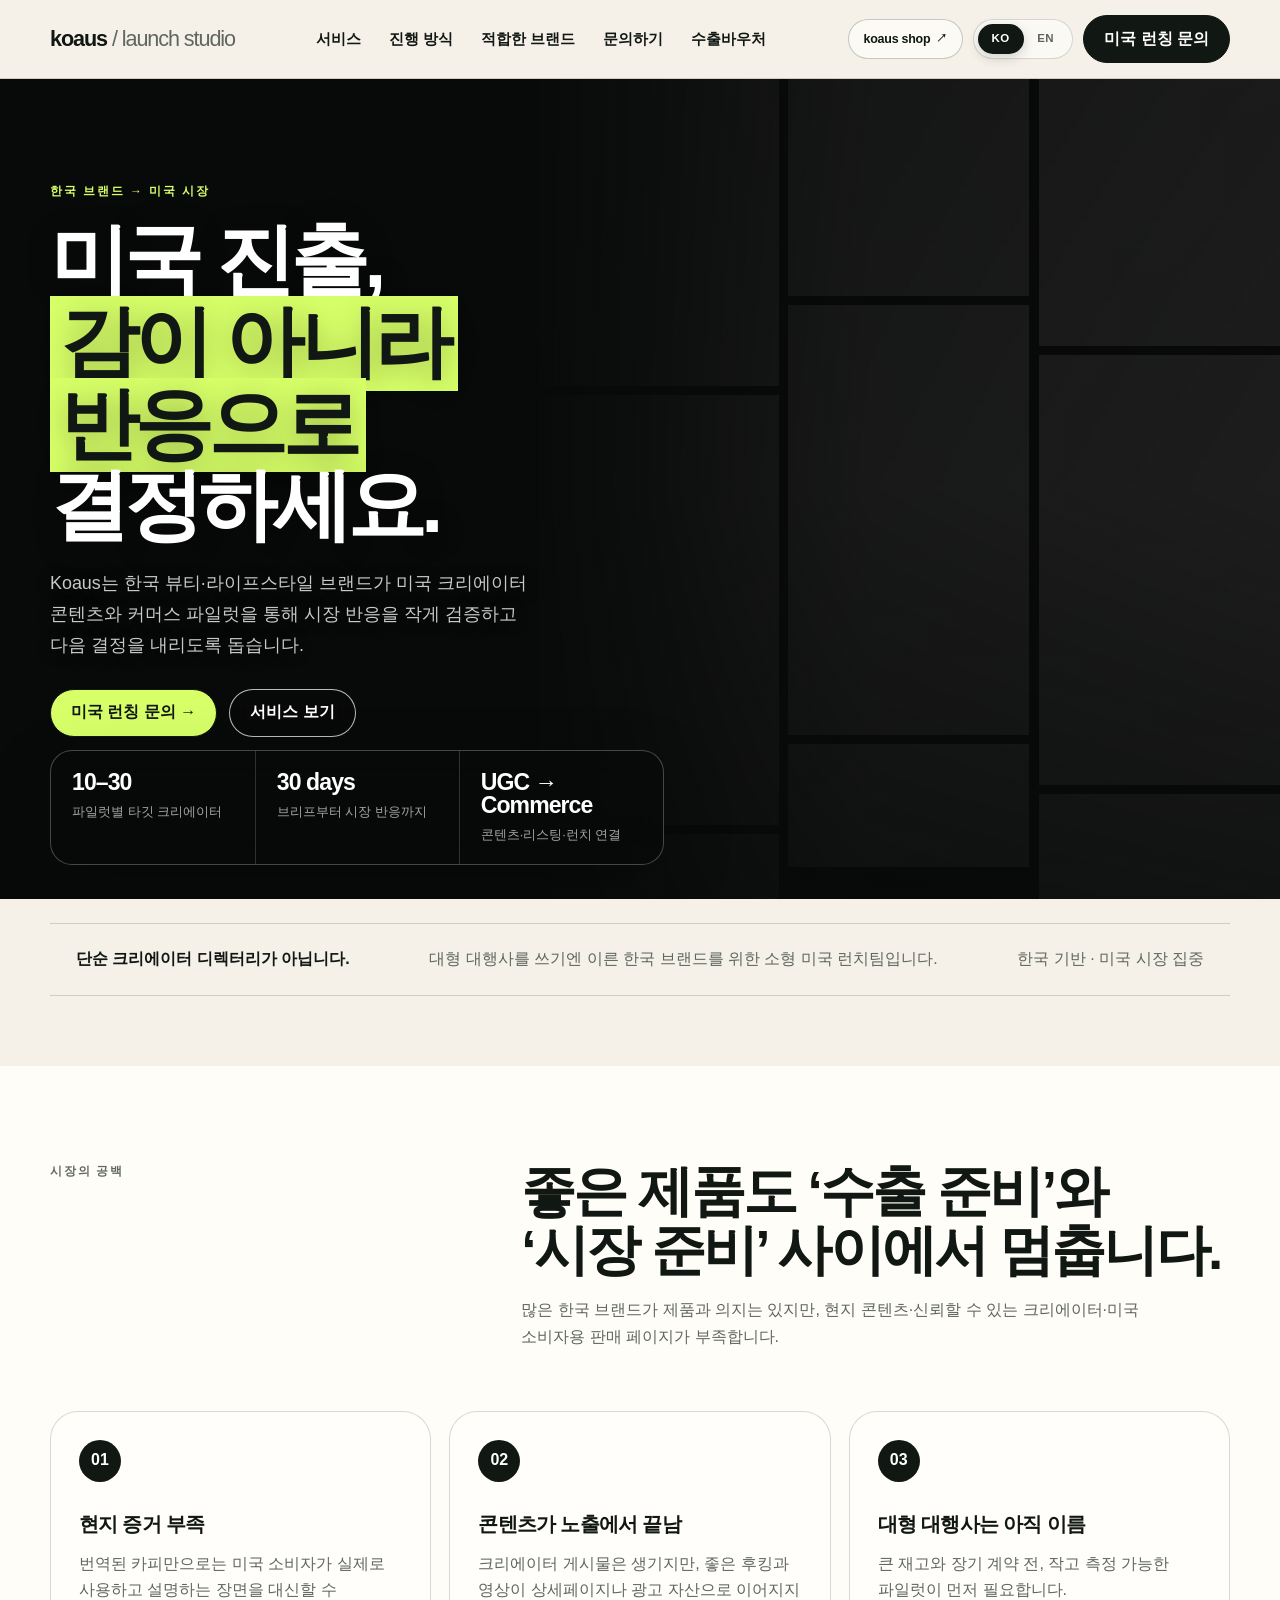
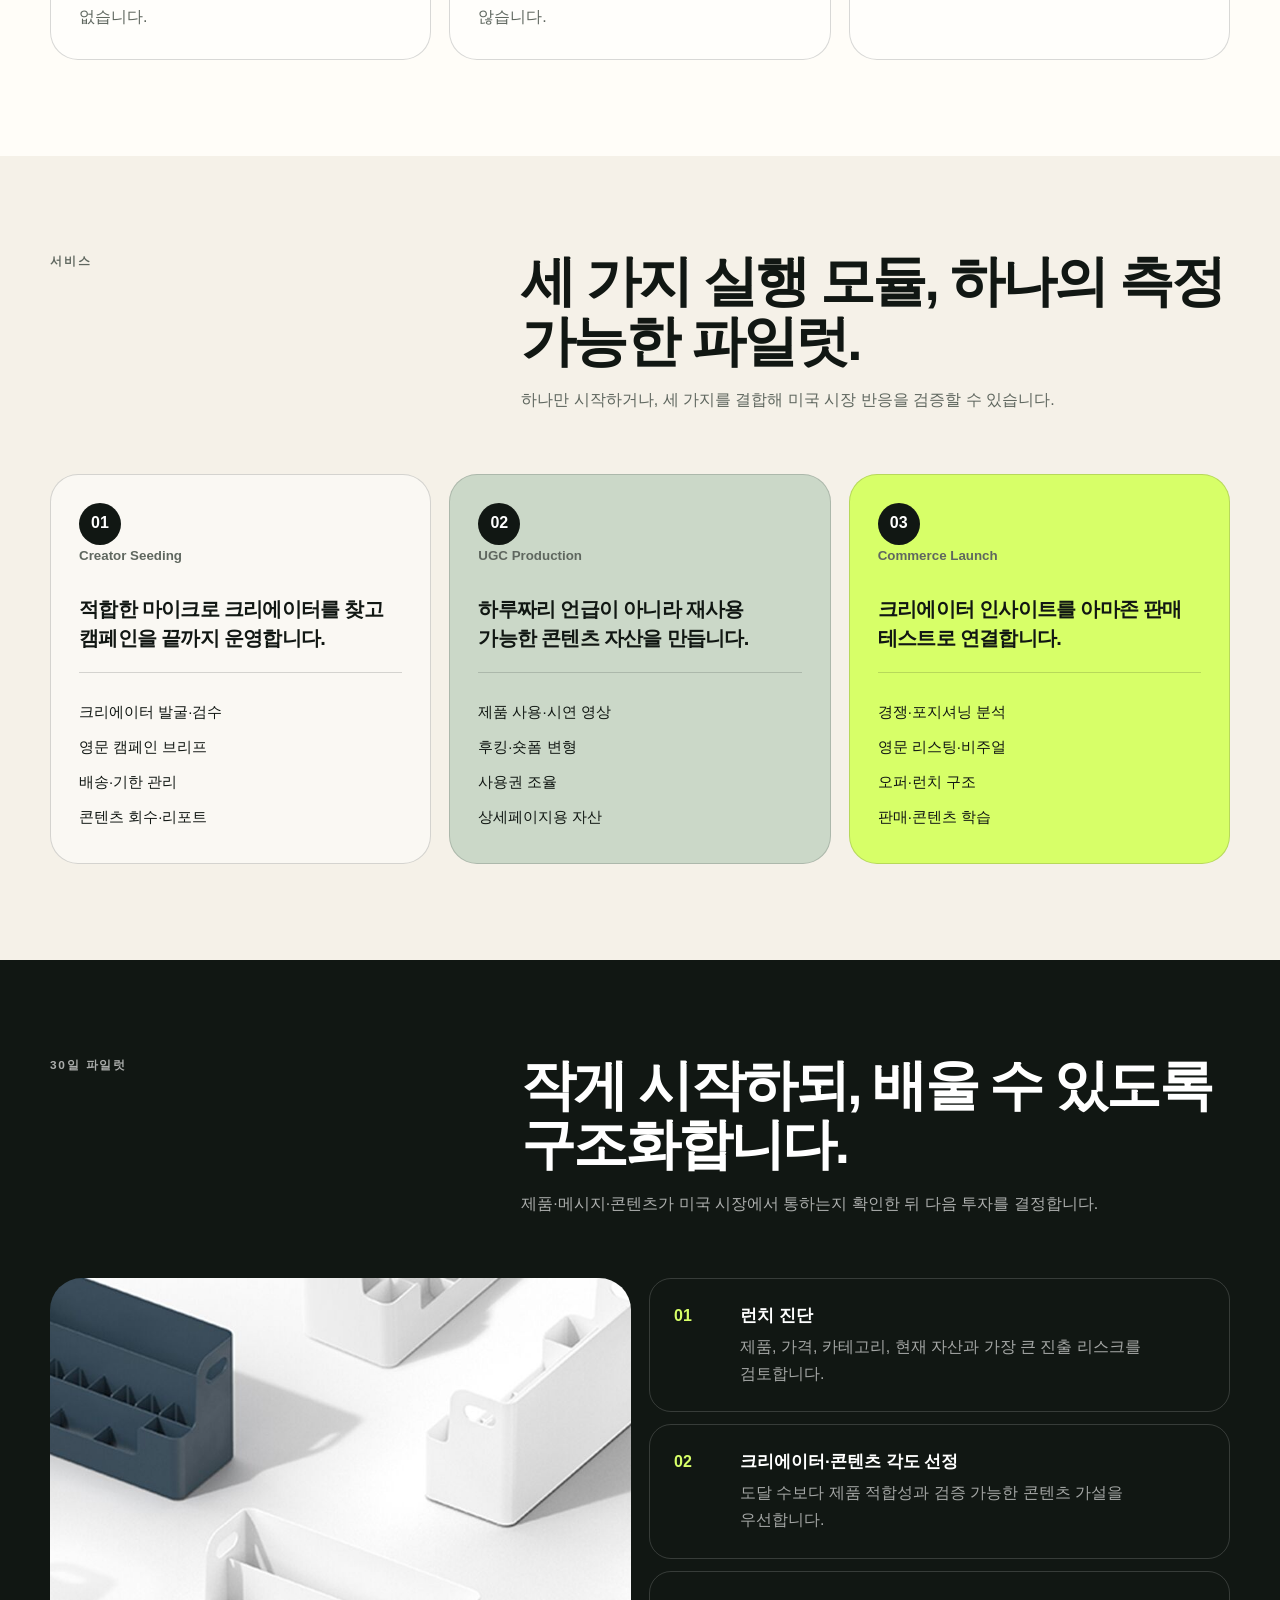
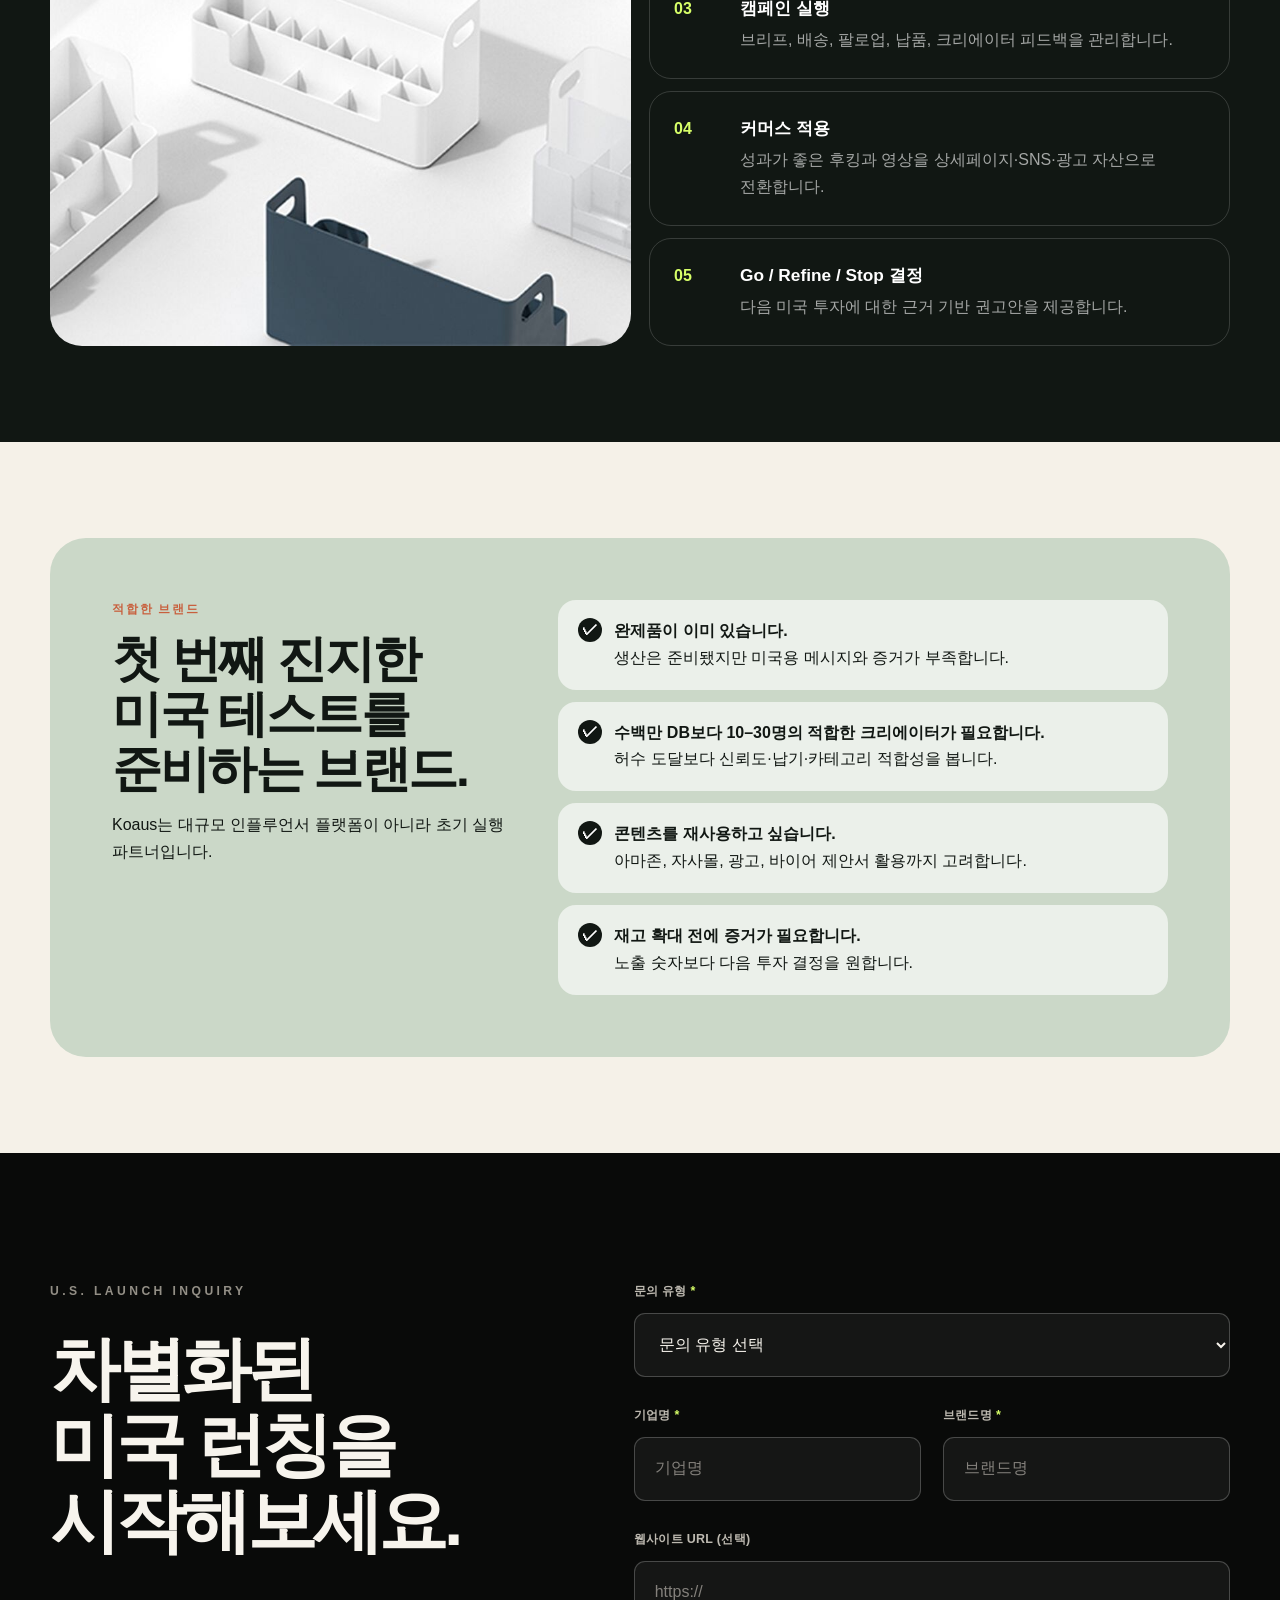
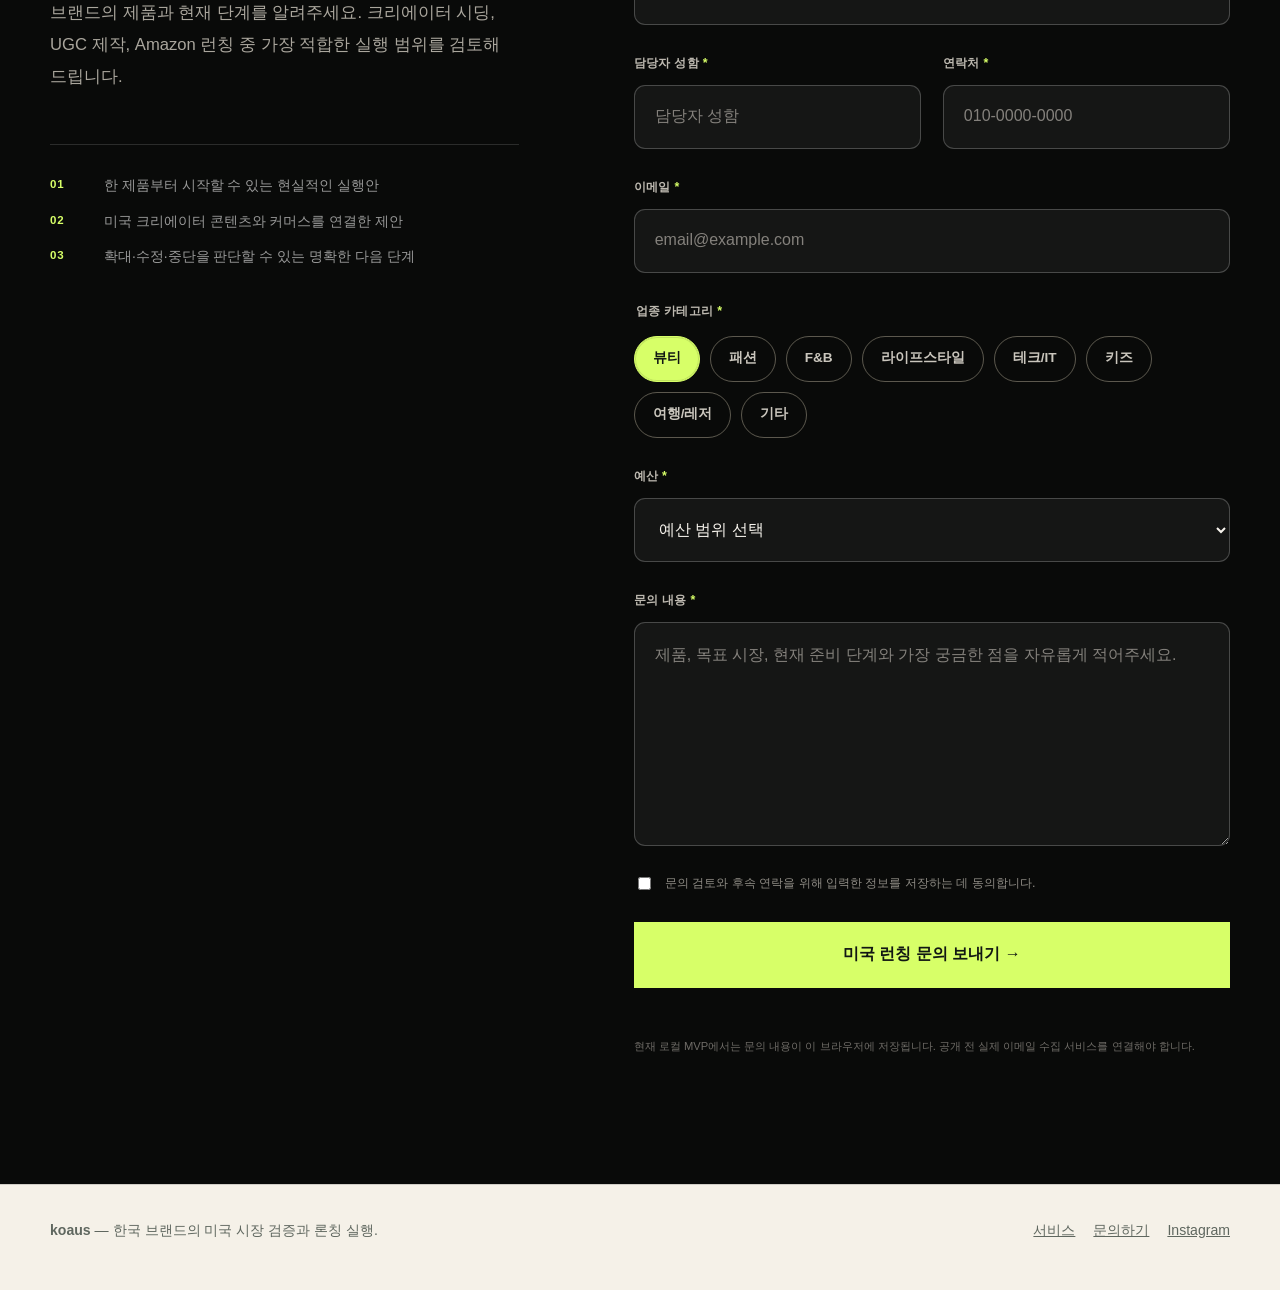
==== index.html @ f1a24486 "Build Koaus launch studio MVP" ====
<!DOCTYPE html>
<html lang="ko">
<head>
  <meta charset="UTF-8" />
  <meta name="viewport" content="width=device-width, initial-scale=1.0" />
  <meta name="description" content="Koaus는 한국 브랜드의 미국 진출을 크리에이터 시딩, UGC, 아마존 실행으로 검증하는 글로벌 런치 스튜디오입니다." />
  <meta name="theme-color" content="#111713" />
  <title>Koaus Launch Studio — 한국 브랜드의 미국 진출 파일럿</title>
  <link rel="stylesheet" href="css/koahouse.css" />
  <link rel="stylesheet" href="css/koahouse-v2.css" />
  <script src="js/koahouse.js" defer></script>
</head>
<body>
  <a class="skip-link" href="#main-content" data-i18n="skip">본문으로 바로가기</a>
  <header class="site-header">
    <div class="shell header-inner">
      <a class="wordmark" href="index.html" aria-label="Koaus home">koaus <span>/ launch studio</span></a>
      <nav class="desktop-nav" aria-label="Primary navigation">
        <a href="#services" data-i18n="navServices">서비스</a>
        <a href="#process" data-i18n="navProcess">진행 방식</a>
        <a href="#fit" data-i18n="navFit">적합한 브랜드</a>
        <a href="#contact" data-i18n="navContact">문의하기</a>
        <a class="export-voucher-nav" href="export-voucher.html" data-i18n="navExportVoucher">수출바우처</a>
      </nav>
      <div class="header-actions">
        <a class="shop-switch-link" href="http://localhost:8001" aria-label="Go to Koaus Shop">koaus shop <span aria-hidden="true">↗</span></a>
        <div class="language-toggle" aria-label="Language switcher">
          <button type="button" data-language="ko" class="is-active">KO</button>
          <button type="button" data-language="en">EN</button>
        </div>
        <a class="button button--dark" href="#contact" data-i18n="requestPilot">미국 런칭 문의</a>
        <button class="menu-toggle" type="button" aria-expanded="false" aria-controls="mobile-menu" aria-label="Open menu">☰</button>
      </div>
    </div>
    <nav class="mobile-menu" id="mobile-menu" aria-label="Mobile navigation" hidden>
      <a href="#services" data-i18n="navServices">서비스</a>
      <a href="#process" data-i18n="navProcess">진행 방식</a>
      <a href="#fit" data-i18n="navFit">적합한 브랜드</a>
      <a href="#contact" data-i18n="navContact">문의하기</a>
      <a class="mobile-shop-link" href="http://localhost:8001" aria-label="Go to Koaus Shop">koaus shop <span aria-hidden="true">↗</span></a>
      <a class="mobile-export-voucher-link" href="export-voucher.html" data-i18n="navExportVoucher">수출바우처</a>
    </nav>
  </header>

  <main id="main-content">
    <section class="hero hero--ugc" aria-labelledby="hero-title">
  <div class="ugc-mosaic" aria-hidden="true">
    <div class="ugc-column ugc-column--1" style="--ugc-duration:28s;--ugc-direction:normal">
  <div class="ugc-track">
    <div class="ugc-loop-set">
<article class="ugc-card" aria-hidden="true">
  <video autoplay muted loop playsinline preload="metadata" tabindex="-1">
    <source src="videos/hero/ugc-01.mp4" />
  </video>
</article>
<article class="ugc-card" aria-hidden="true">
  <video autoplay muted loop playsinline preload="metadata" tabindex="-1">
    <source src="videos/hero/ugc-02.mp4" />
  </video>
</article>
</div>
    <div class="ugc-loop-set">
<article class="ugc-card" aria-hidden="true">
  <video autoplay muted loop playsinline preload="metadata" tabindex="-1">
    <source src="videos/hero/ugc-01.mp4" />
  </video>
</article>
<article class="ugc-card" aria-hidden="true">
  <video autoplay muted loop playsinline preload="metadata" tabindex="-1">
    <source src="videos/hero/ugc-02.mp4" />
  </video>
</article>
</div>
  </div>
</div><div class="ugc-column ugc-column--2" style="--ugc-duration:34s;--ugc-direction:reverse">
  <div class="ugc-track">
    <div class="ugc-loop-set">
<article class="ugc-card" aria-hidden="true">
  <video autoplay muted loop playsinline preload="metadata" tabindex="-1">
    <source src="videos/hero/ugc-03.mp4" />
  </video>
</article>
<article class="ugc-card" aria-hidden="true">
  <video autoplay muted loop playsinline preload="metadata" tabindex="-1">
    <source src="videos/hero/ugc-04.mp4" />
  </video>
</article>
</div>
    <div class="ugc-loop-set">
<article class="ugc-card" aria-hidden="true">
  <video autoplay muted loop playsinline preload="metadata" tabindex="-1">
    <source src="videos/hero/ugc-03.mp4" />
  </video>
</article>
<article class="ugc-card" aria-hidden="true">
  <video autoplay muted loop playsinline preload="metadata" tabindex="-1">
    <source src="videos/hero/ugc-04.mp4" />
  </video>
</article>
</div>
  </div>
</div><div class="ugc-column ugc-column--3" style="--ugc-duration:31s;--ugc-direction:normal">
  <div class="ugc-track">
    <div class="ugc-loop-set">
<article class="ugc-card" aria-hidden="true">
  <video autoplay muted loop playsinline preload="metadata" tabindex="-1">
    <source src="videos/hero/ugc-05.mp4" />
  </video>
</article>
<article class="ugc-card" aria-hidden="true">
  <video autoplay muted loop playsinline preload="metadata" tabindex="-1">
    <source src="videos/hero/ugc-06.mp4" />
  </video>
</article>
</div>
    <div class="ugc-loop-set">
<article class="ugc-card" aria-hidden="true">
  <video autoplay muted loop playsinline preload="metadata" tabindex="-1">
    <source src="videos/hero/ugc-05.mp4" />
  </video>
</article>
<article class="ugc-card" aria-hidden="true">
  <video autoplay muted loop playsinline preload="metadata" tabindex="-1">
    <source src="videos/hero/ugc-06.mp4" />
  </video>
</article>
</div>
  </div>
</div>
  </div>
  <div class="hero-ugc-shade" aria-hidden="true"></div>

  <div class="shell hero-ugc-inner">
    <div class="hero-ugc-copy" data-reveal>
      <p class="eyebrow" data-i18n="heroEyebrow">한국 브랜드 → 미국 시장</p>
      <h1 id="hero-title" data-i18n="heroTitle">미국 진출, <em>감이 아니라 반응으로</em> 결정하세요.</h1>
      <p class="hero-ugc-body" data-i18n="heroBody">Koaus는 한국 뷰티·라이프스타일 브랜드가 미국 크리에이터 콘텐츠와 커머스 파일럿을 통해 시장 반응을 작게 검증하고 다음 결정을 내리도록 돕습니다.</p>

      <div class="hero-actions">
        <a class="button button--lime" href="#contact" data-i18n="heroPrimary">미국 런칭 문의 →</a>
        <a class="button button--glass" href="#services" data-i18n="heroSecondary">서비스 보기</a>
      </div>
    </div>

    <div class="hero-ugc-proof" data-reveal>
      <div>
        <strong>10–30</strong>
        <span data-i18n="proofCreators">파일럿별 타깃 크리에이터</span>
      </div>
      <div>
        <strong>30 days</strong>
        <span data-i18n="proofDays">브리프부터 시장 반응까지</span>
      </div>
      <div>
        <strong>UGC → Commerce</strong>
        <span data-i18n="proofSystem">콘텐츠·리스팅·런치 연결</span>
      </div>
    </div>
  </div>
</section>

    <section class="logo-strip">
      <div class="shell logo-strip-inner">
        <strong data-i18n="notDirectory">단순 크리에이터 디렉터리가 아닙니다.</strong>
        <span data-i18n="compactTeam">대형 대행사를 쓰기엔 이른 한국 브랜드를 위한 소형 미국 런치팀입니다.</span>
        <span data-i18n="focus">한국 기반 · 미국 시장 집중</span>
      </div>
    </section>

    <section class="section section--cream" data-reveal>
      <div class="shell">
        <div class="section-heading">
          <div><p class="section-kicker" data-i18n="gapKicker">시장의 공백</p></div>
          <div><h2 data-i18n="gapTitle">좋은 제품도 ‘수출 준비’와 ‘시장 준비’ 사이에서 멈춥니다.</h2><p data-i18n="gapBody">많은 한국 브랜드가 제품과 의지는 있지만, 현지 콘텐츠·신뢰할 수 있는 크리에이터·미국 소비자용 판매 페이지가 부족합니다.</p></div>
        </div>
        <div class="problem-grid">
          <article class="problem-card"><span>01</span><h3 data-i18n="problem1Title">현지 증거 부족</h3><p data-i18n="problem1Body">번역된 카피만으로는 미국 소비자가 실제로 사용하고 설명하는 장면을 대신할 수 없습니다.</p></article>
          <article class="problem-card"><span>02</span><h3 data-i18n="problem2Title">콘텐츠가 노출에서 끝남</h3><p data-i18n="problem2Body">크리에이터 게시물은 생기지만, 좋은 후킹과 영상이 상세페이지나 광고 자산으로 이어지지 않습니다.</p></article>
          <article class="problem-card"><span>03</span><h3 data-i18n="problem3Title">대형 대행사는 아직 이름</h3><p data-i18n="problem3Body">큰 재고와 장기 계약 전, 작고 측정 가능한 파일럿이 먼저 필요합니다.</p></article>
        </div>
      </div>
    </section>

    <section class="section" id="services" data-reveal>
      <div class="shell">
        <div class="section-heading">
          <div><p class="section-kicker" data-i18n="servicesKicker">서비스</p></div>
          <div><h2 data-i18n="servicesTitle">세 가지 실행 모듈, 하나의 측정 가능한 파일럿.</h2><p data-i18n="servicesBody">하나만 시작하거나, 세 가지를 결합해 미국 시장 반응을 검증할 수 있습니다.</p></div>
        </div>
        <div class="service-grid">
          <article class="service-card"><span>01</span><small data-i18n="service1Small">Creator Seeding</small><h3 data-i18n="service1Title">적합한 마이크로 크리에이터를 찾고 캠페인을 끝까지 운영합니다.</h3><ul><li data-i18n="service1a">크리에이터 발굴·검수</li><li data-i18n="service1b">영문 캠페인 브리프</li><li data-i18n="service1c">배송·기한 관리</li><li data-i18n="service1d">콘텐츠 회수·리포트</li></ul></article>
          <article class="service-card"><span>02</span><small data-i18n="service2Small">UGC Production</small><h3 data-i18n="service2Title">하루짜리 언급이 아니라 재사용 가능한 콘텐츠 자산을 만듭니다.</h3><ul><li data-i18n="service2a">제품 사용·시연 영상</li><li data-i18n="service2b">후킹·숏폼 변형</li><li data-i18n="service2c">사용권 조율</li><li data-i18n="service2d">상세페이지용 자산</li></ul></article>
          <article class="service-card"><span>03</span><small data-i18n="service3Small">Commerce Launch</small><h3 data-i18n="service3Title">크리에이터 인사이트를 아마존 판매 테스트로 연결합니다.</h3><ul><li data-i18n="service3a">경쟁·포지셔닝 분석</li><li data-i18n="service3b">영문 리스팅·비주얼</li><li data-i18n="service3c">오퍼·런치 구조</li><li data-i18n="service3d">판매·콘텐츠 학습</li></ul></article>
        </div>
      </div>
    </section>

    <section class="section section--ink" id="process" data-reveal>
      <div class="shell">
        <div class="section-heading"><div><p class="section-kicker" data-i18n="processKicker">30일 파일럿</p></div><div><h2 data-i18n="processTitle">작게 시작하되, 배울 수 있도록 구조화합니다.</h2><p data-i18n="processBody">제품·메시지·콘텐츠가 미국 시장에서 통하는지 확인한 뒤 다음 투자를 결정합니다.</p></div></div>
        <div class="process">
          <div class="process-visual"><video autoplay muted loop playsinline preload="metadata" poster="images/product-desk-organizer.jpg"><source src="videos/ugc-desk-reset.mp4" type="video/mp4" /></video></div>
          <div class="process-list">
            <article class="process-step"><b>01</b><div><h3 data-i18n="step1Title">런치 진단</h3><p data-i18n="step1Body">제품, 가격, 카테고리, 현재 자산과 가장 큰 진출 리스크를 검토합니다.</p></div></article>
            <article class="process-step"><b>02</b><div><h3 data-i18n="step2Title">크리에이터·콘텐츠 각도 선정</h3><p data-i18n="step2Body">도달 수보다 제품 적합성과 검증 가능한 콘텐츠 가설을 우선합니다.</p></div></article>
            <article class="process-step"><b>03</b><div><h3 data-i18n="step3Title">캠페인 실행</h3><p data-i18n="step3Body">브리프, 배송, 팔로업, 납품, 크리에이터 피드백을 관리합니다.</p></div></article>
            <article class="process-step"><b>04</b><div><h3 data-i18n="step4Title">커머스 적용</h3><p data-i18n="step4Body">성과가 좋은 후킹과 영상을 상세페이지·SNS·광고 자산으로 전환합니다.</p></div></article>
            <article class="process-step"><b>05</b><div><h3 data-i18n="step5Title">Go / Refine / Stop 결정</h3><p data-i18n="step5Body">다음 미국 투자에 대한 근거 기반 권고안을 제공합니다.</p></div></article>
          </div>
        </div>
      </div>
    </section>

    <section class="section" id="fit" data-reveal>
      <div class="shell fit-wrap">
        <div><p class="section-kicker" data-i18n="fitKicker">적합한 브랜드</p><h2 data-i18n="fitTitle">첫 번째 진지한 미국 테스트를 준비하는 브랜드.</h2><p data-i18n="fitBody">Koaus는 대규모 인플루언서 플랫폼이 아니라 초기 실행 파트너입니다.</p></div>
        <div class="fit-list">
          <div class="fit-item"><b>✓</b><div><strong data-i18n="fit1Title">완제품이 이미 있습니다.</strong><br /><span data-i18n="fit1Body">생산은 준비됐지만 미국용 메시지와 증거가 부족합니다.</span></div></div>
          <div class="fit-item"><b>✓</b><div><strong data-i18n="fit2Title">수백만 DB보다 10–30명의 적합한 크리에이터가 필요합니다.</strong><br /><span data-i18n="fit2Body">허수 도달보다 신뢰도·납기·카테고리 적합성을 봅니다.</span></div></div>
          <div class="fit-item"><b>✓</b><div><strong data-i18n="fit3Title">콘텐츠를 재사용하고 싶습니다.</strong><br /><span data-i18n="fit3Body">아마존, 자사몰, 광고, 바이어 제안서 활용까지 고려합니다.</span></div></div>
          <div class="fit-item"><b>✓</b><div><strong data-i18n="fit4Title">재고 확대 전에 증거가 필요합니다.</strong><br /><span data-i18n="fit4Body">노출 숫자보다 다음 투자 결정을 원합니다.</span></div></div>
        </div>
      </div>
    </section>

    <section class="launch-contact" id="contact" aria-labelledby="launch-contact-title">
  <div class="shell launch-contact__grid">
    <div class="launch-contact__intro" data-reveal>
      <p class="launch-contact__kicker" data-i18n="contactKicker">U.S. LAUNCH INQUIRY</p>
      <h2 id="launch-contact-title" data-i18n="contactTitle">차별화된<br />미국 런칭을<br />시작해보세요.</h2>
      <p data-i18n="contactBody">브랜드의 제품과 현재 단계를 알려주세요. 크리에이터 시딩, UGC 제작, Amazon 런칭 중 가장 적합한 실행 범위를 검토해 드립니다.</p>

      <div class="launch-contact__promise">
        <span>01</span>
        <p data-i18n="contactPromise1">한 제품부터 시작할 수 있는 현실적인 실행안</p>
        <span>02</span>
        <p data-i18n="contactPromise2">미국 크리에이터 콘텐츠와 커머스를 연결한 제안</p>
        <span>03</span>
        <p data-i18n="contactPromise3">확대·수정·중단을 판단할 수 있는 명확한 다음 단계</p>
      </div>
    </div>

    <form class="launch-inquiry-form" id="lead-form" novalidate data-reveal>
      <div class="launch-field launch-field--full">
        <label for="inquiry-type"><span data-i18n="labelInquiryType">문의 유형</span> <b>*</b></label>
        <select id="inquiry-type" name="inquiryType" required>
          <option value="" selected disabled data-i18n="selectInquiryType">문의 유형 선택</option>
          <option value="us-launch" data-i18n="inquiryUsLaunch">미국 런칭 통합</option>
          <option value="export-voucher" data-i18n="inquiryExportVoucher">수출바우처 문의</option>
          <option value="creator-seeding" data-i18n="inquiryCreator">크리에이터 시딩</option>
          <option value="ugc-production" data-i18n="inquiryUgc">UGC 제작</option>
          <option value="amazon-launch" data-i18n="inquiryAmazon">Amazon 런칭·운영</option>
          <option value="market-validation" data-i18n="inquiryValidation">미국 시장 검증</option>
          <option value="other" data-i18n="other">기타</option>
        </select>
      </div>

      

      <div class="launch-form-grid">
        <div class="launch-field">
          <label for="company-name"><span data-i18n="labelCompany">기업명</span> <b>*</b></label>
          <input id="company-name" name="company" type="text" required data-placeholder-ko="기업명" data-placeholder-en="Company name" placeholder="기업명" />
        </div>

        <div class="launch-field">
          <label for="brand-name"><span data-i18n="labelBrand">브랜드명</span> <b>*</b></label>
          <input id="brand-name" name="brand" type="text" required data-placeholder-ko="브랜드명" data-placeholder-en="Brand name" placeholder="브랜드명" />
        </div>

        <div class="launch-field launch-field--full">
          <label for="brand-url" data-i18n="labelUrl">웹사이트 URL (선택)</label>
          <input id="brand-url" name="url" type="url" data-placeholder-ko="https://" data-placeholder-en="https://" placeholder="https://" />
        </div>

        <div class="launch-field">
          <label for="contact-name"><span data-i18n="labelName">담당자 성함</span> <b>*</b></label>
          <input id="contact-name" name="name" type="text" required data-placeholder-ko="담당자 성함" data-placeholder-en="Contact name" placeholder="담당자 성함" />
        </div>

        <div class="launch-field">
          <label for="contact-phone"><span data-i18n="labelPhone">연락처</span> <b>*</b></label>
          <input id="contact-phone" name="phone" type="tel" required data-placeholder-ko="010-0000-0000" data-placeholder-en="+1 000 000 0000" placeholder="010-0000-0000" />
        </div>

        <div class="launch-field launch-field--full">
          <label for="contact-email"><span data-i18n="labelEmail">이메일</span> <b>*</b></label>
          <input id="contact-email" name="email" type="email" required data-placeholder-ko="email@example.com" data-placeholder-en="email@example.com" placeholder="email@example.com" />
        </div>
      </div>

      <fieldset class="launch-choice-group launch-field--full">
        <legend><span data-i18n="labelCategory">업종 카테고리</span> <b>*</b></legend>
        <div class="launch-chips">
          <label><input type="radio" name="category" value="beauty" required checked /><span data-i18n="categoryBeauty">뷰티</span></label>
          <label><input type="radio" name="category" value="fashion" required /><span data-i18n="categoryFashion">패션</span></label>
          <label><input type="radio" name="category" value="food" required /><span>F&amp;B</span></label>
          <label><input type="radio" name="category" value="lifestyle" required /><span data-i18n="categoryLifestyle">라이프스타일</span></label>
          <label><input type="radio" name="category" value="tech" required /><span data-i18n="categoryTech">테크/IT</span></label>
          <label><input type="radio" name="category" value="kids" required /><span data-i18n="categoryKids">키즈</span></label>
          <label><input type="radio" name="category" value="travel" required /><span data-i18n="categoryTravel">여행/레저</span></label>
          <label><input type="radio" name="category" value="other" required /><span data-i18n="other">기타</span></label>
        </div>
      </fieldset>

      <div class="launch-field launch-field--full">
        <label for="budget"><span data-i18n="labelBudget">예산</span> <b>*</b></label>
        <select id="budget" name="budget" required>

          <option value="" selected disabled data-i18n="selectBudget">예산 범위 선택</option>
          <option value="under-1_5m" data-i18n="budget1">150만원 이하</option>
          <option value="1_5m-3m" data-i18n="budget2">150~300만원</option>
          <option value="3m-5m" data-i18n="budget3">300~500만원</option>
          <option value="5m-10m" data-i18n="budget4">500~1,000만원</option>
          <option value="10m-20m" data-i18n="budget5">1,000~2,000만원</option>
          <option value="20m-30m" data-i18n="budget6">2,000~3,000만원</option>
          <option value="30m-50m" data-i18n="budget7">3,000~5,000만원</option>
          <option value="undecided" data-i18n="budgetUndecided">미정·상담 필요</option>
        </select>
      </div>

      <div class="launch-field launch-field--full">
        <label for="launch-goal"><span data-i18n="labelGoal">문의 내용</span> <b>*</b></label>
        <textarea id="launch-goal" name="goal" rows="7" required data-placeholder-ko="제품, 목표 시장, 현재 준비 단계와 가장 궁금한 점을 자유롭게 적어주세요." data-placeholder-en="Tell us about your product, target market, launch stage, and what you want to validate." placeholder="제품, 목표 시장, 현재 준비 단계와 가장 궁금한 점을 자유롭게 적어주세요."></textarea>
      </div>

      <label class="launch-consent">
        <input type="checkbox" name="consent" required />
        <span data-i18n="consent">문의 검토와 후속 연락을 위해 입력한 정보를 저장하는 데 동의합니다.</span>
      </label>

      <button class="launch-submit" type="submit" data-i18n="submit">미국 런칭 문의 보내기 →</button>
      <p class="form-message" role="status" aria-live="polite"></p>
      <p class="launch-form-note" data-i18n="formNote">현재 로컬 MVP에서는 문의 내용이 이 브라우저에 저장됩니다. 공개 전 실제 이메일 수집 서비스를 연결해야 합니다.</p>
    </form>
  </div>
</section>
  </main>

  <footer class="site-footer"><div class="shell footer-inner"><div><strong>koaus</strong> — <span data-i18n="footerText">한국 브랜드의 미국 시장 검증과 론칭 실행.</span></div><div class="footer-links"><a href="#services" data-i18n="navServices">서비스</a><a href="#contact" data-i18n="navContact">문의하기</a><a href="https://www.instagram.com/koaus.shop" target="_blank" rel="noreferrer">Instagram</a></div></div></footer>
</body>
</html>
---- css/koahouse.css ----
:root {
  --ink: #111713;
  --paper: #f5f1e8;
  --cream: #fffdf8;
  --sage: #cbd8c8;
  --lime: #d7ff68;
  --rust: #c85f3d;
  --line: rgba(17, 23, 19, 0.16);
  --muted: #5f675f;
  --radius: 28px;
  --shadow: 0 24px 80px rgba(34, 43, 35, 0.12);
}

* { box-sizing: border-box; }
html { scroll-behavior: smooth; }
body {
  margin: 0;
  color: var(--ink);
  background: var(--paper);
  font-family: Inter, ui-sans-serif, -apple-system, BlinkMacSystemFont, "Segoe UI", sans-serif;
  line-height: 1.55;
}
a { color: inherit; }
button, input, select, textarea { font: inherit; }
img, video { display: block; max-width: 100%; }
.shell { width: min(1180px, calc(100% - 40px)); margin: 0 auto; }
.skip-link { position: fixed; left: 16px; top: -80px; background: var(--ink); color: white; padding: 12px 16px; z-index: 99; }
.skip-link:focus { top: 16px; }

.site-header {
  position: sticky;
  top: 0;
  z-index: 20;
  backdrop-filter: blur(18px);
  background: rgba(245, 241, 232, 0.88);
  border-bottom: 1px solid var(--line);
}
.header-inner { min-height: 78px; display: flex; align-items: center; justify-content: space-between; gap: 24px; }
.wordmark { text-decoration: none; font-size: 1.35rem; font-weight: 850; letter-spacing: -0.05em; }
.wordmark span { font-weight: 500; color: var(--muted); }
.desktop-nav { display: flex; align-items: center; gap: 28px; }
.desktop-nav a { text-decoration: none; font-size: 0.92rem; font-weight: 700; }
.header-actions { display: flex; gap: 10px; align-items: center; }
.button {
  border: 1px solid var(--ink);
  border-radius: 999px;
  min-height: 48px;
  padding: 0 20px;
  display: inline-flex;
  align-items: center;
  justify-content: center;
  gap: 9px;
  font-weight: 800;
  text-decoration: none;
  cursor: pointer;
  transition: transform .2s ease, box-shadow .2s ease, background .2s ease;
}
.button:hover { transform: translateY(-2px); box-shadow: 0 10px 24px rgba(0,0,0,.11); }
.button--dark { background: var(--ink); color: white; }
.button--lime { background: var(--lime); color: var(--ink); }
.button--ghost { background: transparent; }
.menu-toggle { display: none; border: 0; background: transparent; font-size: 1.45rem; }
.mobile-menu { padding: 8px 20px 24px; display: grid; gap: 12px; border-top: 1px solid var(--line); }
.mobile-menu[hidden] { display: none; }
.mobile-menu a { text-decoration: none; font-weight: 750; }

.hero { padding: 54px 0 28px; }
.hero-grid { display: grid; grid-template-columns: 1.08fr .92fr; gap: 34px; align-items: stretch; }
.hero-copy, .hero-visual { min-height: 610px; border-radius: 36px; overflow: hidden; }
.hero-copy { padding: clamp(34px, 6vw, 76px); background: var(--ink); color: white; display: flex; flex-direction: column; justify-content: center; }
.eyebrow { text-transform: uppercase; letter-spacing: .16em; font-size: .75rem; font-weight: 850; color: var(--lime); }
h1 { margin: 18px 0 22px; max-width: 820px; font-size: clamp(3.2rem, 7.3vw, 7.6rem); line-height: .92; letter-spacing: -.075em; }
h1 em { color: var(--lime); font-style: normal; }
.hero-copy > p:not(.eyebrow) { max-width: 660px; color: rgba(255,255,255,.74); font-size: clamp(1rem, 1.7vw, 1.25rem); }
.hero-actions { margin-top: 28px; display: flex; flex-wrap: wrap; gap: 12px; }
.hero-proof { margin-top: 34px; padding-top: 26px; border-top: 1px solid rgba(255,255,255,.18); display: grid; grid-template-columns: repeat(3, 1fr); gap: 18px; }
.hero-proof strong { display: block; font-size: 1.4rem; }
.hero-proof span { display: block; color: rgba(255,255,255,.58); font-size: .82rem; }
.hero-visual { position: relative; background: #d8cab6; }
.hero-visual img { width: 100%; height: 100%; object-fit: cover; }
.hero-card { position: absolute; left: 24px; right: 24px; bottom: 24px; padding: 22px; border-radius: 22px; background: rgba(255,253,248,.9); backdrop-filter: blur(16px); box-shadow: var(--shadow); }
.hero-card-top { display: flex; align-items: center; justify-content: space-between; gap: 16px; }
.hero-card h2 { margin: 8px 0 4px; font-size: 1.45rem; letter-spacing: -.04em; }
.hero-card p { margin: 0; color: var(--muted); }
.pill { border-radius: 999px; padding: 7px 10px; background: var(--lime); font-size: .76rem; font-weight: 850; }

.logo-strip { padding: 24px 0 70px; }
.logo-strip-inner { padding: 22px 26px; display: flex; align-items: center; justify-content: space-between; gap: 18px; border-top: 1px solid var(--line); border-bottom: 1px solid var(--line); color: var(--muted); }
.logo-strip strong { color: var(--ink); }

.section { padding: 96px 0; }
.section--cream { background: var(--cream); }
.section--ink { background: var(--ink); color: white; }
.section-heading { display: grid; grid-template-columns: .75fr 1.25fr; gap: 46px; align-items: start; margin-bottom: 44px; }
.section-kicker { margin: 0; text-transform: uppercase; letter-spacing: .15em; font-size: .74rem; font-weight: 850; color: var(--rust); }
.section--ink .section-kicker { color: var(--lime); }
.section-heading h2 { margin: 0; font-size: clamp(2.5rem, 5vw, 5.3rem); letter-spacing: -.065em; line-height: .98; }
.section-heading p { color: var(--muted); max-width: 620px; }
.section--ink .section-heading p { color: rgba(255,255,255,.65); }

.problem-grid, .service-grid, .proof-grid { display: grid; grid-template-columns: repeat(3, 1fr); gap: 18px; }
.problem-card, .service-card, .proof-card { border: 1px solid var(--line); border-radius: var(--radius); padding: 28px; background: rgba(255,255,255,.48); }
.problem-card span, .service-card span { display: inline-flex; width: 42px; height: 42px; align-items: center; justify-content: center; border-radius: 50%; background: var(--ink); color: white; font-weight: 850; }
.problem-card h3, .service-card h3, .proof-card h3 { margin: 28px 0 12px; font-size: 1.4rem; letter-spacing: -.035em; }
.problem-card p, .service-card p, .proof-card p { margin: 0; color: var(--muted); }
.service-card { position: relative; overflow: hidden; min-height: 390px; display: flex; flex-direction: column; }
.service-card:nth-child(2) { background: var(--sage); }
.service-card:nth-child(3) { background: var(--lime); }
.service-card ul { margin: auto 0 0; padding: 22px 0 0; list-style: none; border-top: 1px solid var(--line); }
.service-card li { padding: 5px 0; font-size: .93rem; }
.service-card small { color: var(--muted); font-weight: 750; }

.process { display: grid; grid-template-columns: 1fr 1fr; gap: 18px; }
.process-visual { border-radius: 32px; overflow: hidden; min-height: 580px; }
.process-visual video, .process-visual img { width: 100%; height: 100%; object-fit: cover; }
.process-list { display: grid; gap: 12px; }
.process-step { padding: 24px; border: 1px solid rgba(255,255,255,.16); border-radius: 22px; display: grid; grid-template-columns: 48px 1fr; gap: 18px; }
.process-step b { color: var(--lime); }
.process-step h3 { margin: 0 0 6px; font-size: 1.18rem; }
.process-step p { margin: 0; color: rgba(255,255,255,.62); }

.proof-card { background: white; }
.proof-card strong { display: block; font-size: clamp(2.6rem, 5vw, 5rem); line-height: 1; letter-spacing: -.06em; }
.proof-card:nth-child(2) { background: var(--ink); color: white; }
.proof-card:nth-child(2) p { color: rgba(255,255,255,.62); }
.proof-card:nth-child(3) { background: var(--rust); color: white; }
.proof-card:nth-child(3) p { color: rgba(255,255,255,.7); }

.fit-wrap { border-radius: 36px; background: var(--sage); padding: clamp(28px, 5vw, 62px); display: grid; grid-template-columns: .8fr 1.2fr; gap: 40px; }
.fit-wrap h2 { margin: 12px 0; font-size: clamp(2.4rem, 4.5vw, 4.7rem); line-height: 1; letter-spacing: -.06em; }
.fit-list { display: grid; gap: 12px; }
.fit-item { padding: 18px 20px; background: rgba(255,255,255,.62); border-radius: 18px; display: flex; gap: 12px; align-items: flex-start; }
.fit-item b { width: 24px; height: 24px; border-radius: 50%; background: var(--ink); color: white; display: inline-flex; align-items: center; justify-content: center; flex: 0 0 auto; }

.cta { padding: 100px 0; }
.cta-card { padding: clamp(34px, 7vw, 90px); border-radius: 38px; background: var(--lime); text-align: center; }
.cta-card h2 { margin: 0 auto 18px; max-width: 900px; font-size: clamp(3rem, 7vw, 7rem); letter-spacing: -.075em; line-height: .92; }
.cta-card p { max-width: 660px; margin: 0 auto 28px; }

.site-footer { padding: 34px 0 48px; border-top: 1px solid var(--line); }
.footer-inner { display: flex; justify-content: space-between; gap: 24px; color: var(--muted); font-size: .88rem; }
.footer-links { display: flex; gap: 18px; }

[data-reveal] { opacity: 0; transform: translateY(24px); transition: opacity .7s ease, transform .7s ease; }
[data-reveal].is-visible { opacity: 1; transform: none; }

@media (max-width: 900px) {
  .desktop-nav, .header-actions .button { display: none; }
  .menu-toggle { display: inline-flex; }
  .hero-grid, .section-heading, .process, .fit-wrap { grid-template-columns: 1fr; }
  .hero-copy, .hero-visual { min-height: auto; }
  .hero-visual { aspect-ratio: 4/5; }
  .problem-grid, .service-grid, .proof-grid { grid-template-columns: 1fr; }
  .hero-proof { grid-template-columns: 1fr; }
  .logo-strip-inner { align-items: flex-start; flex-direction: column; }
}

@media (max-width: 560px) {
  .shell { width: min(100% - 24px, 1180px); }
  .header-inner { min-height: 66px; }
  .hero { padding-top: 18px; }
  .hero-copy { padding: 32px 24px; border-radius: 26px; }
  .hero-visual { border-radius: 26px; }
  h1 { font-size: 3.15rem; }
  .section { padding: 72px 0; }
  .section-heading { gap: 16px; }
  .footer-inner { flex-direction: column; }
}

@media (prefers-reduced-motion: reduce) {
  *, *::before, *::after { scroll-behavior: auto !important; transition: none !important; }
  [data-reveal] { opacity: 1; transform: none; }
}
---- css/koahouse-v2.css ----
.language-toggle{position:relative;isolation:isolate;display:grid;width:100px;height:40px;padding:4px;border:1px solid var(--line);grid-template-columns:repeat(2,1fr);align-items:stretch;border-radius:999px;background:rgba(255,255,255,.55);box-shadow:inset 0 0 0 1px rgba(255,255,255,.35);transition:border-color .2s ease,background .2s ease}.language-toggle::before{position:absolute;z-index:1;top:4px;bottom:4px;left:4px;width:46px;border-radius:999px;background:var(--ink);box-shadow:0 4px 12px rgba(17,23,19,.18);content:"";transition:transform .26s cubic-bezier(.2,.8,.2,1)}.language-toggle:has([data-language="en"].is-active)::before{transform:translateX(46px)}.language-toggle button{position:relative;z-index:2;display:grid;border:0;place-items:center;color:var(--muted);background:transparent;border-radius:999px;cursor:pointer;font-size:.72rem;font-weight:850;letter-spacing:.04em;transition:color .22s ease}.language-toggle button.is-active{color:#fff}.language-toggle:hover{border-color:rgba(17,23,19,.34);background:rgba(255,255,255,.78)}.language-toggle:focus-within{outline:3px solid rgba(215,255,104,.55);outline-offset:3px}.language-toggle button:focus-visible{outline:0}.lead-card{max-width:860px;margin:0 auto;background:rgba(255,255,255,.74);border:1px solid rgba(17,23,19,.15);border-radius:28px;padding:clamp(24px,5vw,48px);text-align:left}.lead-grid{display:grid;grid-template-columns:1fr 1fr;gap:18px}.lead-field{display:grid;gap:8px}.lead-field--full{grid-column:1/-1}.lead-field label{font-size:.86rem;font-weight:800}.lead-field input,.lead-field select,.lead-field textarea{width:100%;border:1px solid rgba(17,23,19,.22);border-radius:14px;background:#fff;padding:14px 15px;color:var(--ink)}.lead-field textarea{resize:vertical}.lead-consent{display:flex;gap:10px;align-items:flex-start;margin:18px 0;font-size:.86rem;color:var(--muted)}.lead-consent input{margin-top:4px}.form-message{min-height:1.5em;margin:12px 0 0;font-weight:800}.form-note{font-size:.78rem;color:var(--muted);margin:10px 0 0}.cta-card .lead-card h3{margin:0 0 8px;font-size:1.6rem}.cta-card .lead-card>p{margin:0 0 24px;text-align:left}.header-actions{flex-wrap:wrap}.audience-note{max-width:820px;margin:0 auto 30px;text-align:center;color:var(--muted)}@media(max-width:900px){.language-toggle{margin-left:auto}.header-actions{gap:6px}.lead-grid{grid-template-columns:1fr}.lead-field--full{grid-column:auto}}@media(max-width:560px){.wordmark span{display:none}.language-toggle{width:92px;height:38px}.language-toggle::before{width:42px}.language-toggle:has([data-language="en"].is-active)::before{transform:translateX(42px)}.lead-card{padding:22px 18px}}@media(prefers-reduced-motion:reduce){.language-toggle,.language-toggle::before,.language-toggle button{transition:none}}

/* Korean typography: smaller display type, roomier reading rhythm */
html[lang="ko"] body {
  line-height: 1.68;
  word-break: keep-all;
  overflow-wrap: break-word;
}

html[lang="ko"] h1 {
  font-size: clamp(2.75rem, 6.2vw, 6.4rem);
  line-height: 1.03;
  letter-spacing: -0.06em;
}

html[lang="ko"] .hero-copy > p:not(.eyebrow) {
  font-size: clamp(0.98rem, 1.45vw, 1.12rem);
  line-height: 1.75;
}

html[lang="ko"] .section-heading h2 {
  font-size: clamp(2.15rem, 4.3vw, 4.55rem);
  line-height: 1.08;
  letter-spacing: -0.05em;
}

html[lang="ko"] .fit-wrap h2 {
  font-size: clamp(2.05rem, 3.9vw, 4.05rem);
  line-height: 1.1;
  letter-spacing: -0.05em;
}

html[lang="ko"] .cta-card > h2 {
  font-size: clamp(2.5rem, 5.9vw, 5.85rem);
  line-height: 1.04;
  letter-spacing: -0.06em;
}

html[lang="ko"] .hero-card h2 {
  font-size: 1.3rem;
  line-height: 1.35;
}

html[lang="ko"] .problem-card h3,
html[lang="ko"] .service-card h3,
html[lang="ko"] .proof-card h3 {
  font-size: 1.25rem;
  line-height: 1.45;
}

html[lang="ko"] .process-step h3 {
  font-size: 1.08rem;
  line-height: 1.45;
}

html[lang="ko"] .cta-card .lead-card h3 {
  font-size: 1.45rem;
  line-height: 1.4;
}

@media (max-width: 560px) {
  html[lang="ko"] h1 {
    font-size: 2.65rem;
    line-height: 1.08;
  }

  html[lang="ko"] .section-heading h2 {
    font-size: 2.2rem;
    line-height: 1.12;
  }

  html[lang="ko"] .fit-wrap h2 {
    font-size: 2.15rem;
  }

  html[lang="ko"] .cta-card > h2 {
    font-size: 2.55rem;
    line-height: 1.08;
  }
}
/* End Korean typography */

/* English typography: reduced display scale */
html[lang="en"] body {
  line-height: 1.62;
}

html[lang="en"] h1 {
  font-size: clamp(2.9rem, 6.35vw, 6.55rem);
  line-height: 0.98;
  letter-spacing: -0.067em;
}

html[lang="en"] .hero-copy > p:not(.eyebrow) {
  font-size: clamp(0.98rem, 1.5vw, 1.14rem);
  line-height: 1.68;
}

html[lang="en"] .section-heading h2 {
  font-size: clamp(2.25rem, 4.45vw, 4.65rem);
  line-height: 1.02;
  letter-spacing: -0.057em;
}

html[lang="en"] .fit-wrap h2 {
  font-size: clamp(2.15rem, 4vw, 4.15rem);
  line-height: 1.04;
  letter-spacing: -0.055em;
}

html[lang="en"] .cta-card > h2 {
  font-size: clamp(2.65rem, 6vw, 5.95rem);
  line-height: 0.99;
  letter-spacing: -0.065em;
}

html[lang="en"] .hero-card h2 {
  font-size: 1.32rem;
  line-height: 1.28;
}

html[lang="en"] .problem-card h3,
html[lang="en"] .service-card h3,
html[lang="en"] .proof-card h3 {
  font-size: 1.28rem;
  line-height: 1.34;
}

html[lang="en"] .process-step h3 {
  font-size: 1.1rem;
  line-height: 1.35;
}

html[lang="en"] .cta-card .lead-card h3 {
  font-size: 1.48rem;
  line-height: 1.32;
}

@media (max-width: 560px) {
  html[lang="en"] h1 {
    font-size: 2.7rem;
    line-height: 1.02;
  }

  html[lang="en"] .section-heading h2 {
    font-size: 2.25rem;
    line-height: 1.06;
  }

  html[lang="en"] .fit-wrap h2 {
    font-size: 2.2rem;
  }

  html[lang="en"] .cta-card > h2 {
    font-size: 2.6rem;
    line-height: 1.03;
  }
}
/* End English typography */

/* UGC mosaic hero */
.hero--ugc {
  position: relative;
  isolation: isolate;
  min-height: min(900px, calc(100svh - 78px));
  padding: 0;
  overflow: hidden;
  color: #fff;
  background: #080a09;
}

.ugc-mosaic {
  position: absolute;
  z-index: -3;
  inset: -14% -2% -18%;
  display: grid;
  grid-template-columns: repeat(3, minmax(0, 1fr));
  gap: 10px;
  transform: scale(1.04);
}

.ugc-column {
  min-width: 0;
  overflow: hidden;
}

.ugc-column--1 { transform: translateY(-4%); }
.ugc-column--2 { transform: translateY(-13%); }
.ugc-column--3 { transform: translateY(-8%); }

.ugc-track {
  display: flex;
  flex-direction: column;
  animation: ugc-vertical-loop var(--ugc-duration) linear infinite;
  animation-direction: var(--ugc-direction);
  will-change: transform;
}

.ugc-loop-set {
  display: grid;
  gap: 10px;
  padding-bottom: 10px;
}

.ugc-card {
  position: relative;
  overflow: hidden;
  aspect-ratio: 9 / 16;
  min-height: 0;
  background: #222;
}

.ugc-card video {
  width: 100%;
  height: 100%;
  object-fit: cover;
  filter: saturate(.88) contrast(1.04);
}

.hero-ugc-shade {
  position: absolute;
  z-index: -2;
  inset: 0;
  background:
    linear-gradient(90deg, rgba(6, 8, 7, .95) 0%, rgba(6, 8, 7, .82) 35%, rgba(6, 8, 7, .32) 70%, rgba(6, 8, 7, .48) 100%),
    linear-gradient(180deg, rgba(6, 8, 7, .26) 0%, rgba(6, 8, 7, .08) 48%, rgba(6, 8, 7, .82) 100%);
}

.hero-ugc-inner {
  min-height: min(900px, calc(100svh - 78px));
  padding-top: clamp(72px, 10vh, 120px);
  padding-bottom: 42px;
  display: flex;
  flex-direction: column;
  justify-content: space-between;
}

.hero-ugc-copy {
  width: min(760px, 68%);
  padding-top: 3vh;
}

.hero--ugc h1 {
  max-width: 760px;
  margin: 18px 0 22px;
  text-wrap: balance;
  text-shadow: 0 5px 30px rgba(0, 0, 0, .28);
}

.hero--ugc h1 em {
  display: inline;
  padding: .01em .12em .06em;
  color: var(--ink);
  background: var(--lime);
  box-decoration-break: clone;
  -webkit-box-decoration-break: clone;
}

.hero-ugc-body {
  max-width: 650px;
  margin: 0;
  color: rgba(255, 255, 255, .78);
  font-size: clamp(1rem, 1.4vw, 1.14rem);
  line-height: 1.72;
  text-shadow: 0 2px 20px rgba(0, 0, 0, .28);
}

.button--glass {
  border-color: rgba(255, 255, 255, .72);
  color: #fff;
  background: rgba(8, 10, 9, .25);
  backdrop-filter: blur(10px);
}

.button--glass:hover {
  background: rgba(255, 255, 255, .12);
}

.hero-ugc-proof {
  width: min(760px, 70%);
  display: grid;
  grid-template-columns: repeat(3, 1fr);
  overflow: hidden;
  border: 1px solid rgba(255, 255, 255, .25);
  border-radius: 22px;
  background: rgba(8, 10, 9, .58);
  backdrop-filter: blur(14px);
  box-shadow: 0 24px 70px rgba(0, 0, 0, .2);
}

.hero-ugc-proof > div {
  min-height: 116px;
  padding: 23px 25px;
}

.hero-ugc-proof > div + div {
  border-left: 1px solid rgba(255, 255, 255, .17);
}

.hero-ugc-proof strong {
  display: block;
  margin-bottom: 9px;
  color: #fff;
  font-size: clamp(1.35rem, 2.4vw, 2rem);
  line-height: 1;
  letter-spacing: -.04em;
}

.hero-ugc-proof span {
  display: block;
  color: rgba(255, 255, 255, .63);
  font-size: .8rem;
  line-height: 1.4;
}

@keyframes ugc-vertical-loop {
  from { transform: translateY(0); }
  to { transform: translateY(-50%); }
}

@media (max-width: 900px) {
  .hero--ugc,
  .hero-ugc-inner {
    min-height: 780px;
  }

  .ugc-mosaic {
    inset: -8% -24% -12% -2%;
  }

  .hero-ugc-copy,
  .hero-ugc-proof {
    width: min(680px, 90%);
  }

  .hero-ugc-shade {
    background:
      linear-gradient(90deg, rgba(6, 8, 7, .94) 0%, rgba(6, 8, 7, .73) 58%, rgba(6, 8, 7, .42) 100%),
      linear-gradient(180deg, rgba(6, 8, 7, .18) 0%, rgba(6, 8, 7, .1) 52%, rgba(6, 8, 7, .88) 100%);
  }
}

@media (max-width: 560px) {
  .hero--ugc,
  .hero-ugc-inner {
    min-height: 760px;
  }

  .ugc-mosaic {
    inset: -4% -48% -8% -5%;
    grid-template-columns: repeat(3, minmax(180px, 1fr));
    gap: 7px;
  }

  .ugc-loop-set {
    gap: 7px;
    padding-bottom: 7px;
  }

  .hero-ugc-inner {
    padding-top: 58px;
    padding-bottom: 18px;
  }

  .hero-ugc-copy,
  .hero-ugc-proof {
    width: 100%;
  }

  .hero-ugc-body {
    max-width: 92%;
    font-size: .96rem;
  }

  .hero-ugc-proof {
    grid-template-columns: 1fr;
    border-radius: 18px;
  }

  .hero-ugc-proof > div {
    min-height: auto;
    padding: 14px 18px;
    display: grid;
    grid-template-columns: 112px 1fr;
    align-items: center;
    gap: 12px;
  }

  .hero-ugc-proof > div + div {
    border-top: 1px solid rgba(255, 255, 255, .17);
    border-left: 0;
  }

  .hero-ugc-proof strong {
    margin: 0;
    font-size: 1.25rem;
  }

  .hero-ugc-proof span {
    font-size: .76rem;
  }
}

@media (prefers-reduced-motion: reduce) {
  .ugc-track { animation: none; }
  .ugc-loop-set:nth-child(2) { display: none; }
}
/* End UGC mosaic hero */

/* Right-side UGC hero layout */
@media (min-width: 901px) {
  .hero--ugc {
    min-height: min(820px, calc(100svh - 78px));
    background: #080a09;
  }

  .ugc-mosaic {
    top: -10%;
    right: 0;
    bottom: -12%;
    left: auto;
    width: 58%;
    gap: 9px;
    overflow: hidden;
    border-radius: 34px 0 0 34px;
    transform: none;
    box-shadow: -30px 0 80px rgba(0, 0, 0, 0.2);
  }

  .ugc-loop-set {
    gap: 9px;
    padding-bottom: 9px;
  }

  .hero-ugc-shade {
    background:
      linear-gradient(
        90deg,
        #080a09 0%,
        #080a09 36%,
        rgba(8, 10, 9, 0.98) 41%,
        rgba(8, 10, 9, 0.83) 49%,
        rgba(8, 10, 9, 0.36) 68%,
        rgba(8, 10, 9, 0.16) 100%
      ),
      linear-gradient(
        180deg,
        rgba(8, 10, 9, 0.18) 0%,
        rgba(8, 10, 9, 0.04) 50%,
        rgba(8, 10, 9, 0.58) 100%
      );
  }

  .hero-ugc-inner {
    min-height: min(820px, calc(100svh - 78px));
    padding-top: clamp(68px, 9vh, 104px);
    padding-bottom: 34px;
  }

  .hero-ugc-copy {
    width: min(590px, 42%);
    padding-top: 1vh;
  }

  .hero--ugc h1 {
    max-width: 590px;
  }

  .hero-ugc-body {
    max-width: 540px;
  }

  .hero-ugc-proof {
    width: min(700px, 52%);
  }

  .hero-ugc-proof > div {
    min-height: 104px;
    padding: 20px 21px;
  }

  .hero-ugc-proof strong {
    font-size: clamp(1.2rem, 1.8vw, 1.75rem);
  }
}

@media (min-width: 561px) and (max-width: 900px) {
  .ugc-mosaic {
    top: -8%;
    right: -7%;
    bottom: -10%;
    left: auto;
    width: 66%;
    transform: none;
  }

  .hero-ugc-copy {
    width: min(560px, 60%);
  }

  .hero-ugc-proof {
    width: min(650px, 72%);
  }

  .hero-ugc-shade {
    background:
      linear-gradient(
        90deg,
        #080a09 0%,
        rgba(8, 10, 9, 0.96) 38%,
        rgba(8, 10, 9, 0.64) 62%,
        rgba(8, 10, 9, 0.24) 100%
      ),
      linear-gradient(
        180deg,
        rgba(8, 10, 9, 0.12) 0%,
        rgba(8, 10, 9, 0.08) 52%,
        rgba(8, 10, 9, 0.78) 100%
      );
  }
}

@media (max-width: 560px) {
  .ugc-mosaic {
    right: -54%;
    left: auto;
    width: 148%;
    transform: none;
  }
}
/* End right-side UGC hero layout */

/* Koaus Shop navigation switch */
.shop-switch-link {
  display: inline-flex;
  min-height: 40px;
  padding: 0 15px;
  align-items: center;
  justify-content: center;
  gap: 6px;
  border: 1px solid rgba(17, 23, 19, 0.22);
  border-radius: 999px;
  color: var(--ink);
  background: rgba(255, 255, 255, 0.56);
  text-decoration: none;
  font-size: 0.78rem;
  font-weight: 850;
  letter-spacing: -0.02em;
  white-space: nowrap;
  transition:
    transform 0.2s ease,
    border-color 0.2s ease,
    background 0.2s ease,
    box-shadow 0.2s ease;
}

.shop-switch-link span,
.mobile-shop-link span {
  font-size: 0.92em;
  transition: transform 0.2s ease;
}

.shop-switch-link:hover {
  border-color: var(--ink);
  background: var(--lime);
  box-shadow: 0 8px 22px rgba(17, 23, 19, 0.1);
  transform: translateY(-1px);
}

.shop-switch-link:hover span,
.mobile-shop-link:hover span {
  transform: translate(2px, -2px);
}

.shop-switch-link:focus-visible,
.mobile-shop-link:focus-visible {
  outline: 3px solid rgba(215, 255, 104, 0.58);
  outline-offset: 3px;
}

.mobile-shop-link {
  display: flex;
  min-height: 48px;
  padding: 0 16px;
  align-items: center;
  justify-content: space-between;
  border: 1px solid var(--line);
  border-radius: 14px;
  color: var(--ink);
  background: var(--lime);
  text-decoration: none;
  font-weight: 850;
}

@media (max-width: 900px) {
  .shop-switch-link {
    display: none;
  }
}

@media (min-width: 901px) {
  .mobile-shop-link {
    display: none;
  }
}
/* End Koaus Shop navigation switch */

/* U.S. launch inquiry CTA */
.launch-contact {
  padding: clamp(84px, 10vw, 148px) 0;
  color: #f7f4ed;
  background: #090a09;
}

.launch-contact__grid {
  display: grid;
  grid-template-columns: minmax(0, .88fr) minmax(540px, 1.12fr);
  gap: clamp(64px, 9vw, 150px);
  align-items: start;
}

.launch-contact__intro {
  position: sticky;
  top: 132px;
}

.launch-contact__kicker {
  margin: 0 0 30px;
  color: #938f86;
  font-size: .76rem;
  font-weight: 850;
  letter-spacing: .28em;
}

.launch-contact__intro h2 {
  max-width: 690px;
  margin: 0;
  color: #f7f4ed;
  font-size: clamp(3.2rem, 6.1vw, 6.7rem);
  line-height: .98;
  letter-spacing: -.075em;
}

html[lang="ko"] .launch-contact__intro h2 {
  font-size: clamp(3rem, 5.45vw, 5.9rem);
  line-height: 1.09;
  letter-spacing: -.062em;
  word-break: keep-all;
}

.launch-contact__intro > p:not(.launch-contact__kicker) {
  max-width: 620px;
  margin: 38px 0 0;
  color: #aaa69d;
  font-size: 1.04rem;
  line-height: 1.9;
}

.launch-contact__promise {
  max-width: 620px;
  margin-top: 52px;
  display: grid;
  grid-template-columns: 38px 1fr;
  gap: 14px 16px;
  padding-top: 30px;
  border-top: 1px solid rgba(255, 255, 255, .14);
}

.launch-contact__promise span {
  color: var(--lime);
  font-size: .72rem;
  font-weight: 850;
  letter-spacing: .08em;
}

.launch-contact__promise p {
  margin: 0;
  color: rgba(255, 255, 255, .58);
  font-size: .86rem;
  line-height: 1.55;
}

.launch-inquiry-form {
  display: grid;
  gap: 28px;
}

.launch-form-grid {
  display: grid;
  grid-template-columns: 1fr 1fr;
  gap: 28px 22px;
}

.launch-field {
  min-width: 0;
  display: grid;
  gap: 11px;
}

.launch-field--full {
  grid-column: 1 / -1;
}

.launch-field label,
.launch-choice-group legend {
  color: #bdb9b0;
  font-size: .78rem;
  font-weight: 800;
  letter-spacing: .025em;
}

.launch-field label b,
.launch-choice-group legend b {
  color: #ff5036;
}

.launch-field input,
.launch-field select,
.launch-field textarea {
  width: 100%;
  border: 1px solid rgba(255, 255, 255, .22);
  border-radius: 11px;
  color: #f7f4ed;
  background: #151615;
  font: inherit;
  outline: 0;
  transition:
    border-color .2s ease,
    box-shadow .2s ease,
    background .2s ease;
}

.launch-field input,
.launch-field select {
  min-height: 64px;
  padding: 0 20px;
}

.launch-field textarea {
  min-height: 180px;
  padding: 19px 20px;
  resize: vertical;
  line-height: 1.65;
}

.launch-field select {
  appearance: auto;
  cursor: pointer;
}

.launch-field input::placeholder,
.launch-field textarea::placeholder {
  color: #84817c;
}

.launch-field input:focus,
.launch-field select:focus,
.launch-field textarea:focus {
  border-color: #ff5036;
  background: #181918;
  box-shadow: 0 0 0 3px rgba(255, 80, 54, .12);
}

.launch-choice-group {
  min-width: 0;
  margin: 0;
  padding: 0;
  border: 0;
}

.launch-choice-group legend {
  margin-bottom: 14px;
}

.launch-chips {
  display: flex;
  flex-wrap: wrap;
  gap: 10px;
}

.launch-chips label {
  cursor: pointer;
}

.launch-chips input {
  position: absolute;
  width: 1px;
  height: 1px;
  overflow: hidden;
  opacity: 0;
  pointer-events: none;
}

.launch-chips label > span {
  min-height: 46px;
  padding: 0 18px;
  display: inline-flex;
  align-items: center;
  justify-content: center;
  gap: 5px;
  border: 1px solid rgba(226, 215, 190, .38);
  border-radius: 999px;
  color: #cac6bd;
  background: transparent;
  font-size: .85rem;
  font-weight: 750;
  white-space: nowrap;
  transition:
    color .2s ease,
    border-color .2s ease,
    background .2s ease,
    transform .2s ease;
}

.launch-chips small {
  font: inherit;
}

.launch-chips label:hover > span {
  border-color: rgba(255, 255, 255, .72);
  color: #fff;
  transform: translateY(-1px);
}

.launch-chips input:checked + span {
  border-color: #ff5036;
  color: #fff;
  background: rgba(255, 80, 54, .13);
  box-shadow: inset 0 0 0 1px rgba(255, 80, 54, .2);
}

.launch-chips input:focus-visible + span {
  outline: 3px solid rgba(215, 255, 104, .55);
  outline-offset: 3px;
}

.launch-consent {
  display: flex;
  gap: 11px;
  align-items: flex-start;
  color: #8f8c85;
  font-size: .78rem;
  line-height: 1.55;
  cursor: pointer;
}

.launch-consent input {
  margin-top: 3px;
  accent-color: #ff5036;
}

.launch-submit {
  width: 100%;
  min-height: 66px;
  border: 0;
  border-radius: 0;
  color: #fff;
  background: #ff5036;
  font-size: 1rem;
  font-weight: 850;
  cursor: pointer;
  transition:
    background .2s ease,
    transform .2s ease,
    box-shadow .2s ease;
}

.launch-submit:hover {
  background: #ff624b;
  box-shadow: 0 15px 38px rgba(255, 80, 54, .2);
  transform: translateY(-2px);
}

.launch-submit:focus-visible {
  outline: 3px solid var(--lime);
  outline-offset: 4px;
}

.launch-inquiry-form .form-message {
  min-height: 1.5em;
  margin: -12px 0 0;
  color: var(--lime);
  font-size: .86rem;
  font-weight: 800;
}

.launch-form-note {
  margin: -14px 0 0;
  color: #6f6c67;
  font-size: .7rem;
  line-height: 1.55;
}

@media (max-width: 1000px) {
  .launch-contact__grid {
    grid-template-columns: 1fr;
    gap: 64px;
  }

  .launch-contact__intro {
    position: static;
  }
}

@media (max-width: 620px) {
  .launch-contact {
    padding: 74px 0 90px;
  }

  .launch-contact__grid {
    gap: 52px;
  }

  .launch-contact__intro h2,
  html[lang="ko"] .launch-contact__intro h2 {
    font-size: 2.85rem;
    line-height: 1.12;
  }

  .launch-contact__intro > p:not(.launch-contact__kicker) {
    margin-top: 26px;
    font-size: .94rem;
    line-height: 1.78;
  }

  .launch-contact__promise {
    margin-top: 36px;
  }

  .launch-form-grid {
    grid-template-columns: 1fr;
    gap: 24px;
  }

  .launch-field input,
  .launch-field select {
    min-height: 58px;
  }

  .launch-chips label > span {
    min-height: 42px;
    padding: 0 14px;
    font-size: .8rem;
  }

  .launch-submit {
    min-height: 60px;
  }
}
/* End U.S. launch inquiry CTA */

/* Export Voucher page and inquiry refinement */
.desktop-nav .is-current {
  color: var(--ink);
  text-decoration: underline;
  text-decoration-color: var(--lime);
  text-decoration-thickness: 4px;
  text-underline-offset: 7px;
}

.mobile-export-voucher-link {
  color: var(--ink);
  background: rgba(215, 255, 104, .62);
}

.launch-field label b,
.launch-choice-group legend b {
  color: var(--lime);
}

.launch-field input:focus,
.launch-field select:focus,
.launch-field textarea:focus {
  border-color: var(--lime);
  box-shadow: 0 0 0 3px rgba(215, 255, 104, .13);
}

.launch-chips input:checked + span {
  border-color: var(--lime);
  color: var(--ink);
  background: var(--lime);
  box-shadow: inset 0 0 0 1px rgba(17, 23, 19, .12);
}

.launch-consent input {
  accent-color: var(--lime);
}

.launch-submit {
  color: var(--ink);
  background: var(--lime);
}

.launch-submit:hover {
  color: var(--ink);
  background: #e4ff91;
  box-shadow: 0 15px 38px rgba(215, 255, 104, .2);
}

.export-hero {
  padding: clamp(72px, 9vw, 130px) 0;
  background:
    radial-gradient(circle at 85% 20%, rgba(215, 255, 104, .25), transparent 30%),
    var(--ink);
  color: white;
}

.export-hero__grid {
  display: grid;
  grid-template-columns: minmax(0, 1.1fr) minmax(360px, .72fr);
  gap: clamp(44px, 8vw, 100px);
  align-items: center;
}

.export-hero__copy h1 {
  margin: 18px 0 28px;
  max-width: 830px;
  font-size: clamp(3rem, 6vw, 6.2rem);
  line-height: 1;
  letter-spacing: -.07em;
}

html[lang="ko"] .export-hero__copy h1 {
  font-size: clamp(2.8rem, 5.3vw, 5.55rem);
  line-height: 1.1;
  word-break: keep-all;
}

.export-hero__copy h1 em {
  color: var(--lime);
  font-style: normal;
}

.export-hero__copy > p:not(.section-kicker) {
  max-width: 680px;
  color: rgba(255, 255, 255, .7);
  font-size: 1.04rem;
  line-height: 1.8;
}

.export-official-link {
  border-color: rgba(255, 255, 255, .72);
  color: white;
}

.export-status-card {
  padding: clamp(28px, 4vw, 46px);
  border: 1px solid rgba(255, 255, 255, .18);
  border-radius: 28px;
  background: rgba(255, 255, 255, .08);
  backdrop-filter: blur(16px);
}

.export-status-card__badge {
  display: inline-flex;
  padding: 8px 12px;
  border-radius: 999px;
  color: var(--ink);
  background: var(--lime);
  font-size: .76rem;
  font-weight: 850;
}

.export-status-card h2 {
  margin: 24px 0 14px;
  font-size: clamp(1.7rem, 3vw, 2.45rem);
  line-height: 1.2;
  letter-spacing: -.04em;
}

.export-status-card > p,
.export-status-card li {
  color: rgba(255, 255, 255, .66);
  line-height: 1.7;
}

.export-status-card ul {
  margin: 25px 0 0;
  padding: 24px 0 0 20px;
  border-top: 1px solid rgba(255, 255, 255, .15);
}

.export-status-card li + li {
  margin-top: 10px;
}

.export-info-grid {
  display: grid;
  grid-template-columns: repeat(3, 1fr);
  gap: 18px;
}

.export-info-card {
  min-height: 300px;
  padding: 30px;
  border: 1px solid var(--line);
  border-radius: 26px;
  background: rgba(255, 255, 255, .62);
}

.export-info-card > span {
  display: inline-flex;
  width: 44px;
  height: 44px;
  align-items: center;
  justify-content: center;
  border-radius: 50%;
  color: var(--ink);
  background: var(--lime);
  font-weight: 850;
}

.export-info-card h3 {
  margin: 64px 0 14px;
  font-size: 1.45rem;
  line-height: 1.3;
  letter-spacing: -.035em;
}

.export-info-card p {
  margin: 0;
  color: var(--muted);
  line-height: 1.72;
}

.export-scope-grid {
  display: grid;
  grid-template-columns: repeat(2, 1fr);
  gap: 18px;
}

.export-scope-card {
  min-height: 310px;
  padding: 34px;
  border: 1px solid rgba(255, 255, 255, .16);
  border-radius: 28px;
  display: flex;
  flex-direction: column;
  background: rgba(255, 255, 255, .055);
}

.export-scope-card small {
  color: var(--lime);
  font-weight: 850;
  letter-spacing: .08em;
  text-transform: uppercase;
}

.export-scope-card h3 {
  margin: auto 0 14px;
  max-width: 520px;
  font-size: clamp(1.55rem, 3vw, 2.35rem);
  line-height: 1.22;
  letter-spacing: -.045em;
}

.export-scope-card p {
  margin: 0;
  color: rgba(255, 255, 255, .62);
  line-height: 1.7;
}

.export-process-section {
  background: var(--paper);
}

.export-process-list {
  margin: 0;
  padding: 0;
  display: grid;
  gap: 13px;
  list-style: none;
}

.export-process-list li {
  padding: 28px;
  border: 1px solid var(--line);
  border-radius: 22px;
  display: grid;
  grid-template-columns: 54px 1fr;
  gap: 18px;
  background: rgba(255, 255, 255, .46);
}

.export-process-list b {
  color: var(--rust);
  font-size: .84rem;
}

.export-process-list h3 {
  margin: 0 0 7px;
  font-size: 1.22rem;
}

.export-process-list p {
  margin: 0;
  color: var(--muted);
  line-height: 1.7;
}

.export-final-cta {
  padding: 88px 0;
  background: var(--lime);
}

.export-final-cta__inner {
  display: flex;
  align-items: flex-end;
  justify-content: space-between;
  gap: 44px;
}

.export-final-cta h2 {
  margin: 10px 0 16px;
  max-width: 850px;
  font-size: clamp(2.5rem, 5vw, 5rem);
  line-height: 1;
  letter-spacing: -.065em;
}

html[lang="ko"] .export-final-cta h2 {
  font-size: clamp(2.3rem, 4.45vw, 4.45rem);
  line-height: 1.1;
}

.export-final-cta p {
  max-width: 690px;
  margin: 0;
  line-height: 1.75;
}

.export-voucher-page .site-footer .footer-inner {
  align-items: flex-start;
}

.export-voucher-page .site-footer .footer-inner span:last-child {
  max-width: 740px;
  text-align: right;
}

@media (max-width: 900px) {
  .export-hero__grid,
  .export-info-grid,
  .export-scope-grid {
    grid-template-columns: 1fr;
  }

  .export-final-cta__inner {
    align-items: flex-start;
    flex-direction: column;
  }

  .export-voucher-page .site-footer .footer-inner span:last-child {
    text-align: left;
  }
}

@media (max-width: 560px) {
  .export-hero {
    padding: 62px 0 80px;
  }

  .export-hero__copy h1,
  html[lang="ko"] .export-hero__copy h1 {
    font-size: 2.7rem;
  }

  .export-status-card,
  .export-info-card,
  .export-scope-card {
    padding: 24px;
  }

  .export-info-card {
    min-height: 250px;
  }

  .export-scope-card {
    min-height: 270px;
  }

  .export-process-list li {
    grid-template-columns: 40px 1fr;
    padding: 22px 18px;
  }
}
/* End Export Voucher page and inquiry refinement */
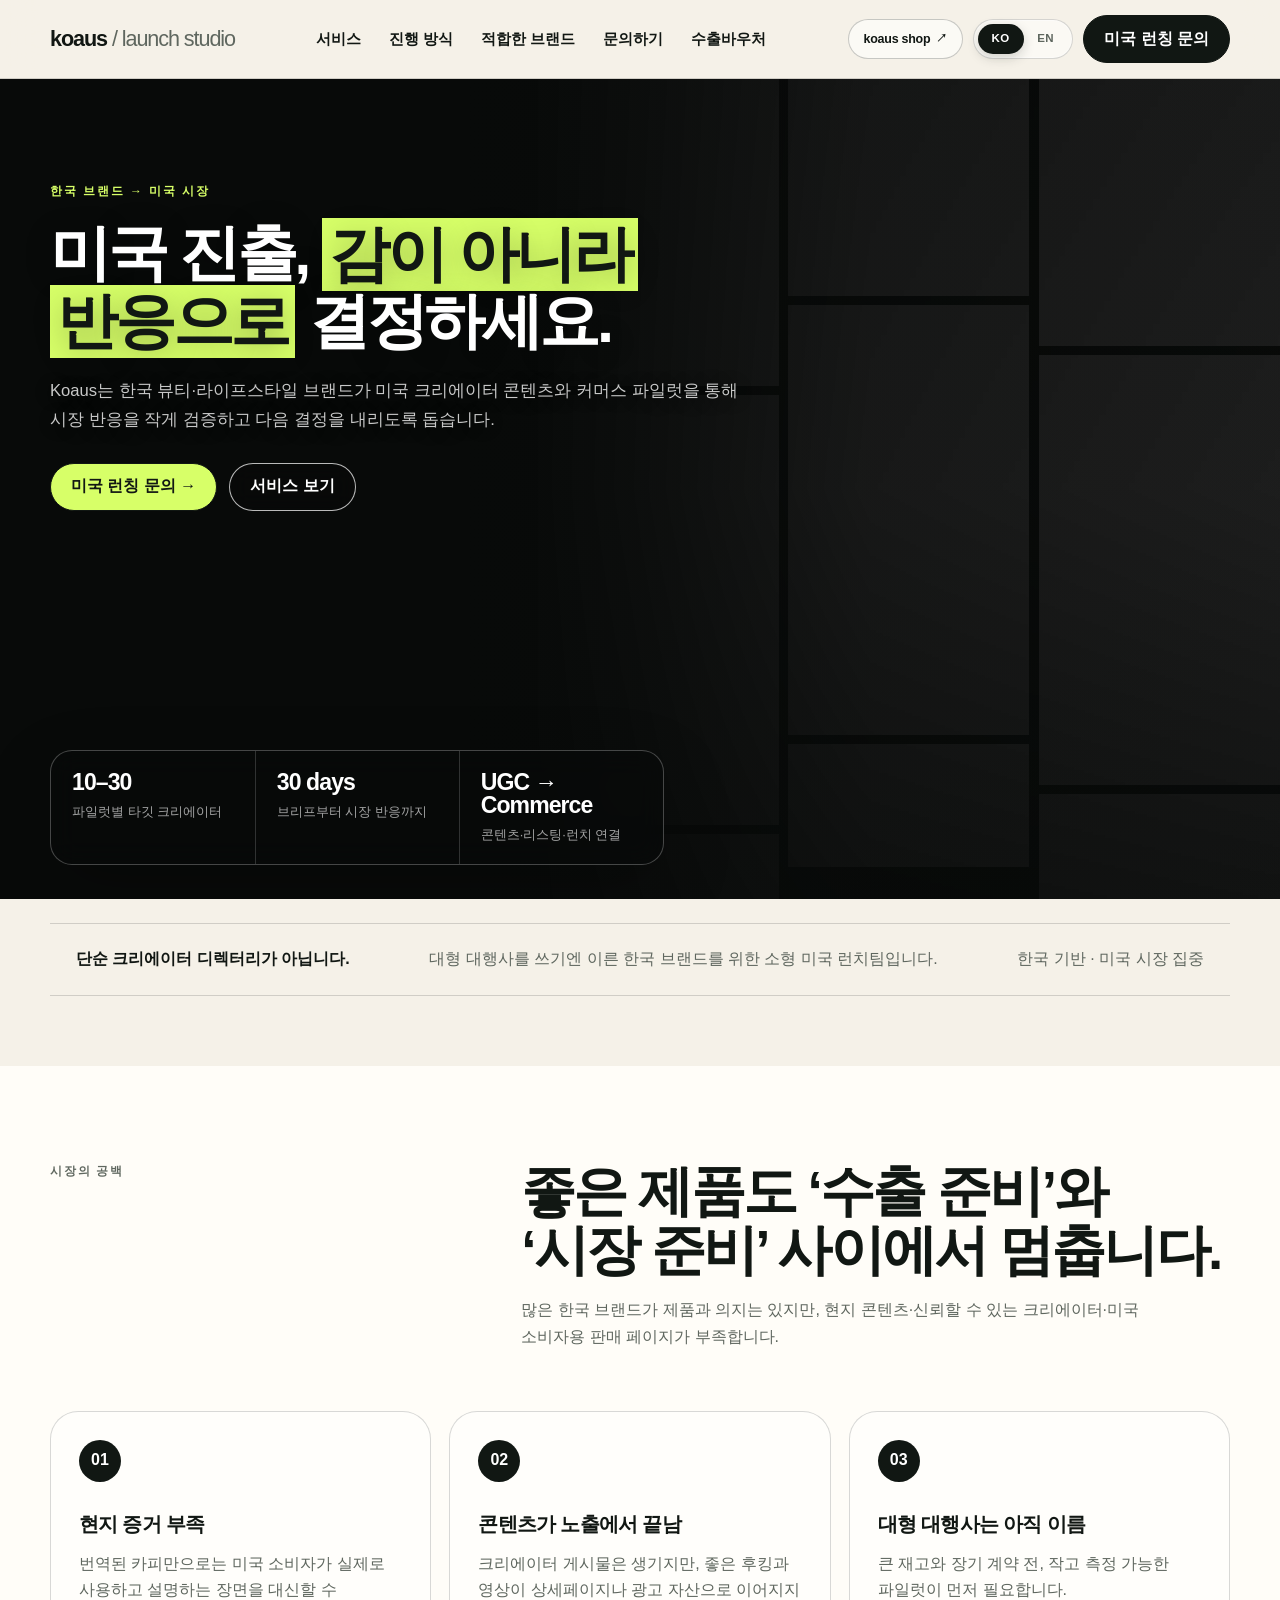
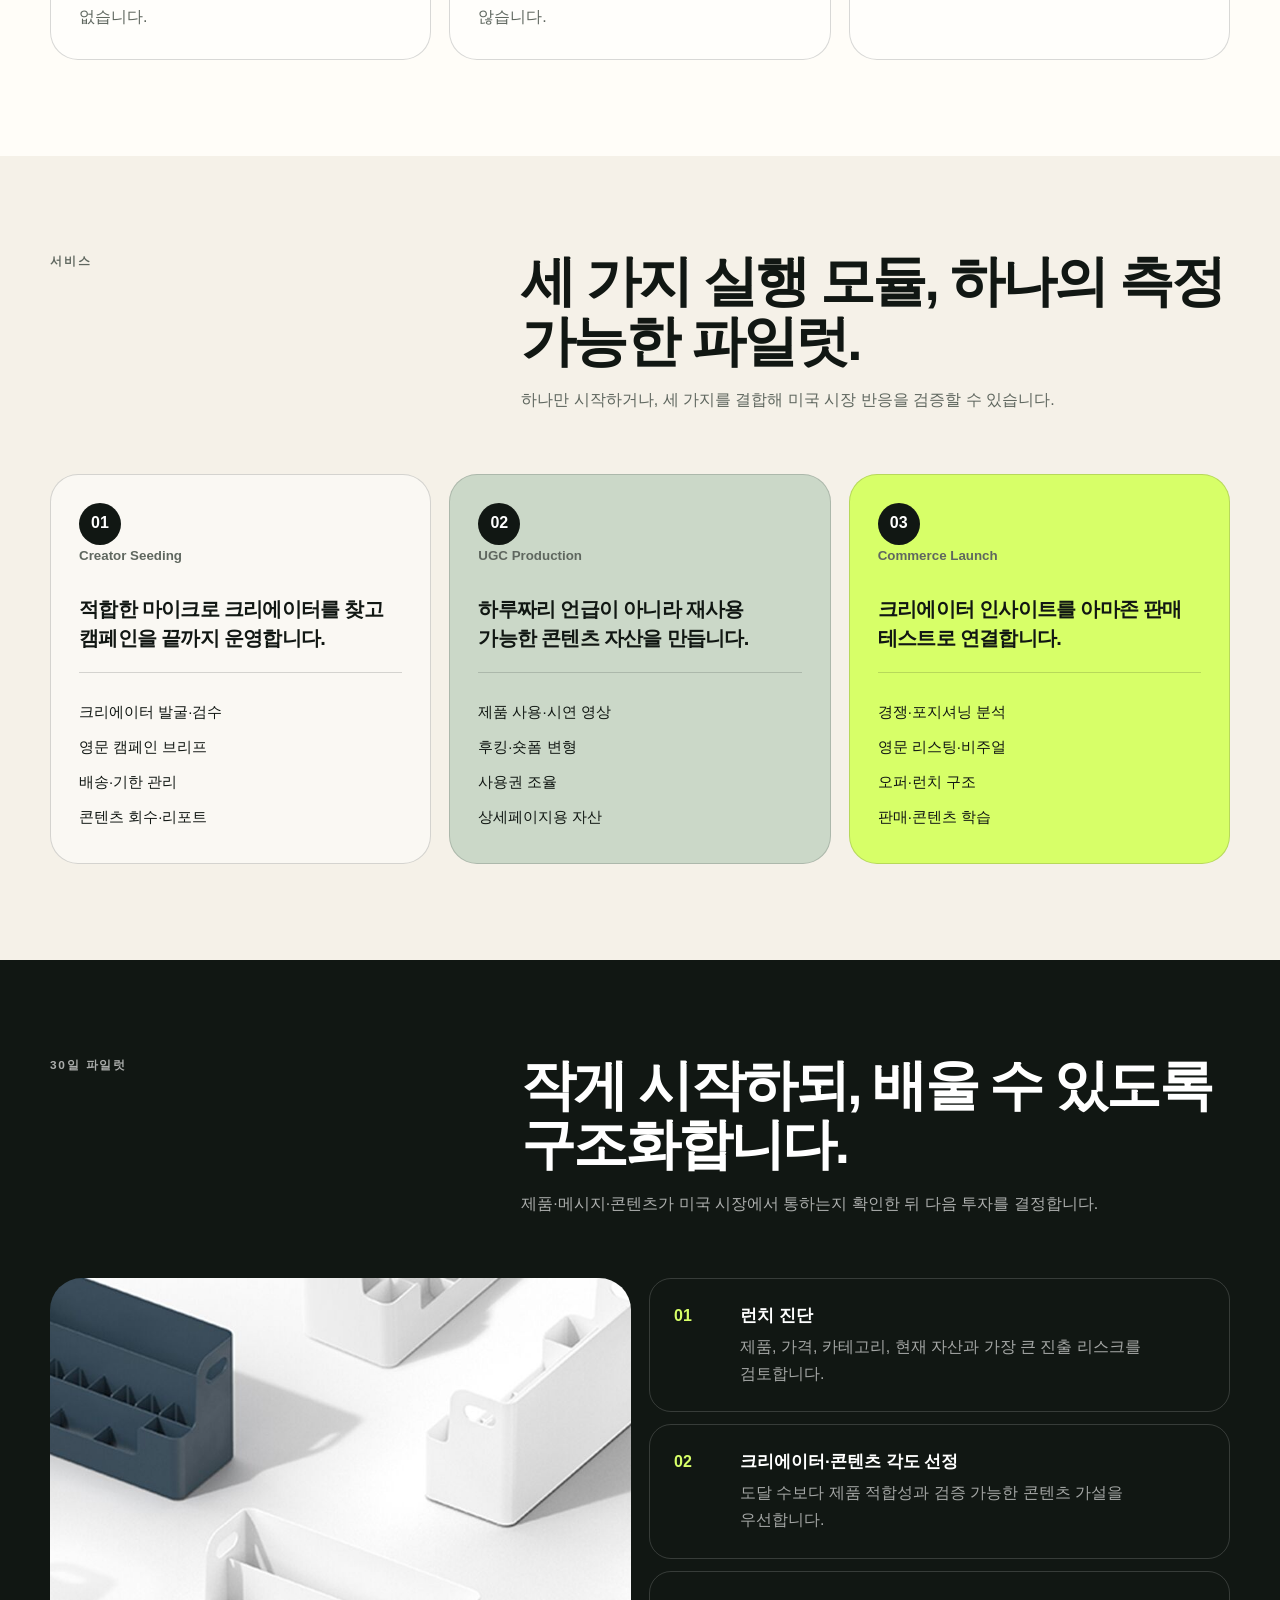
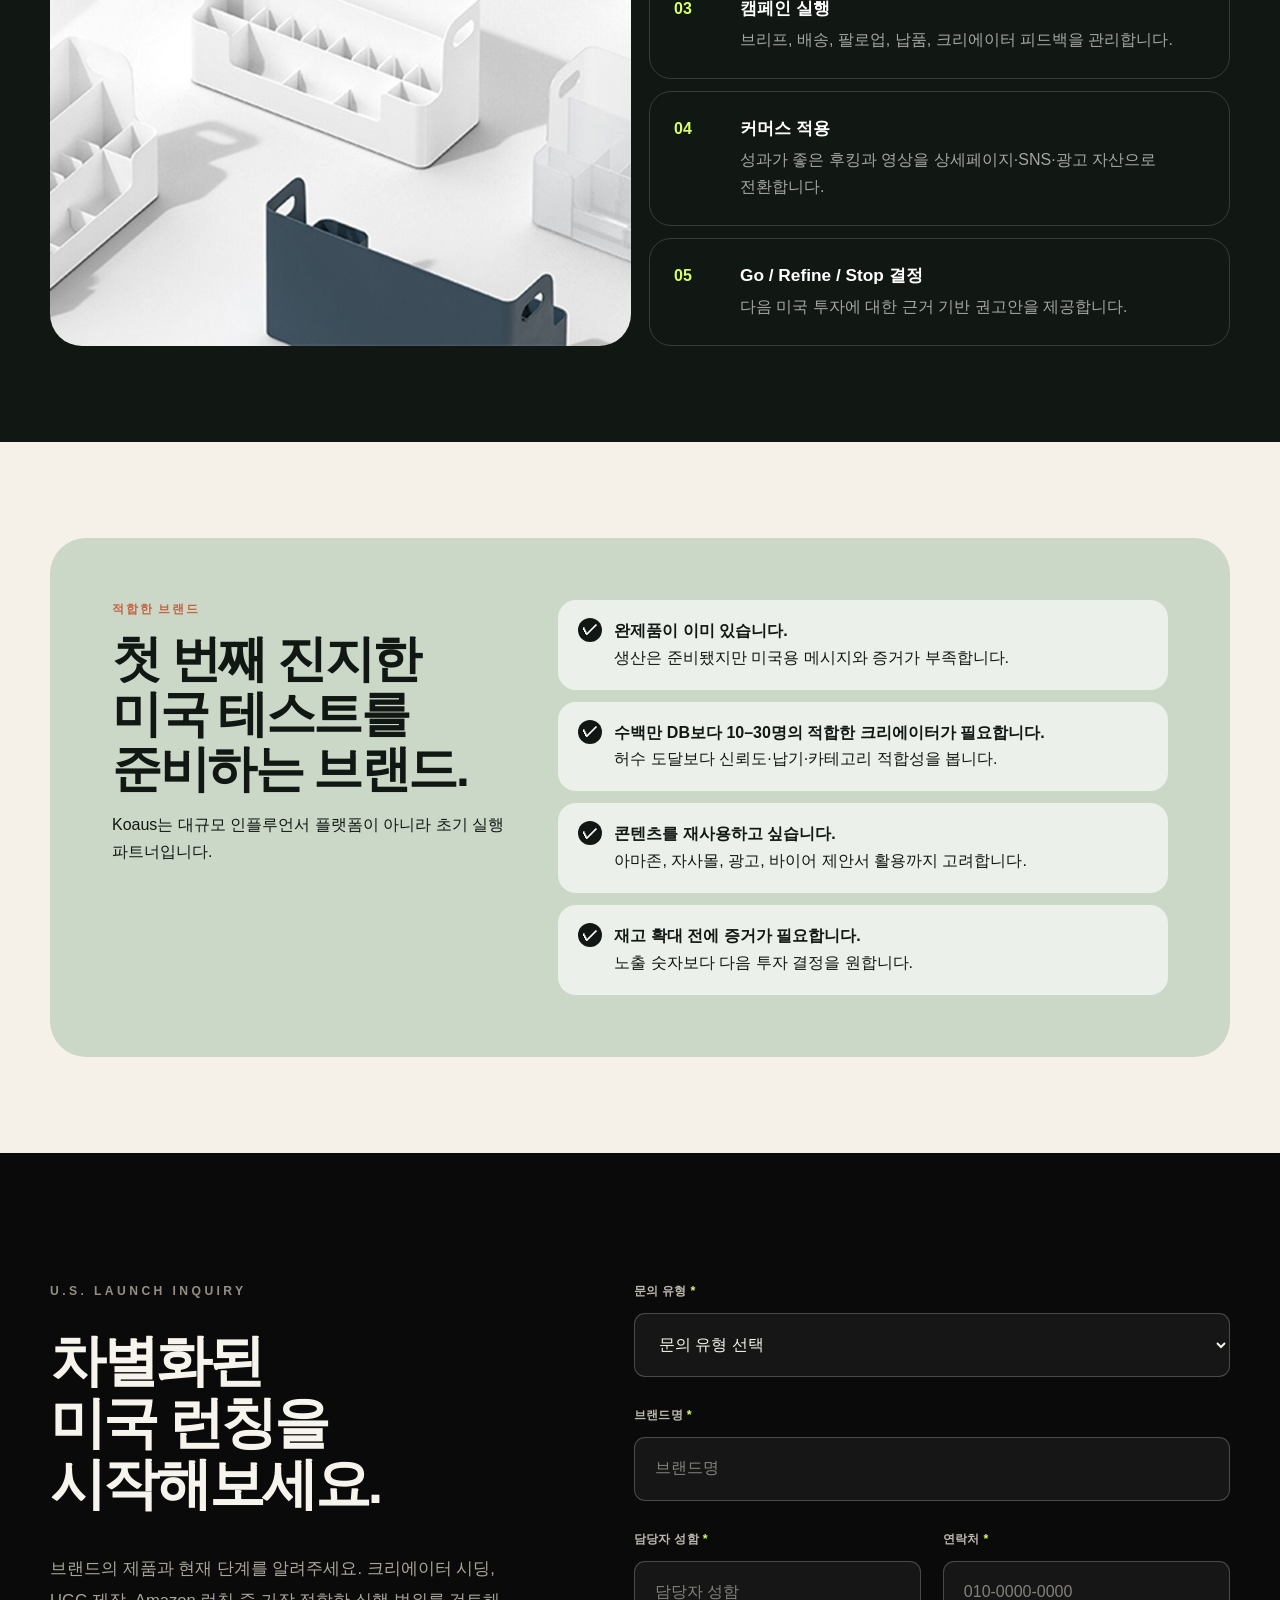
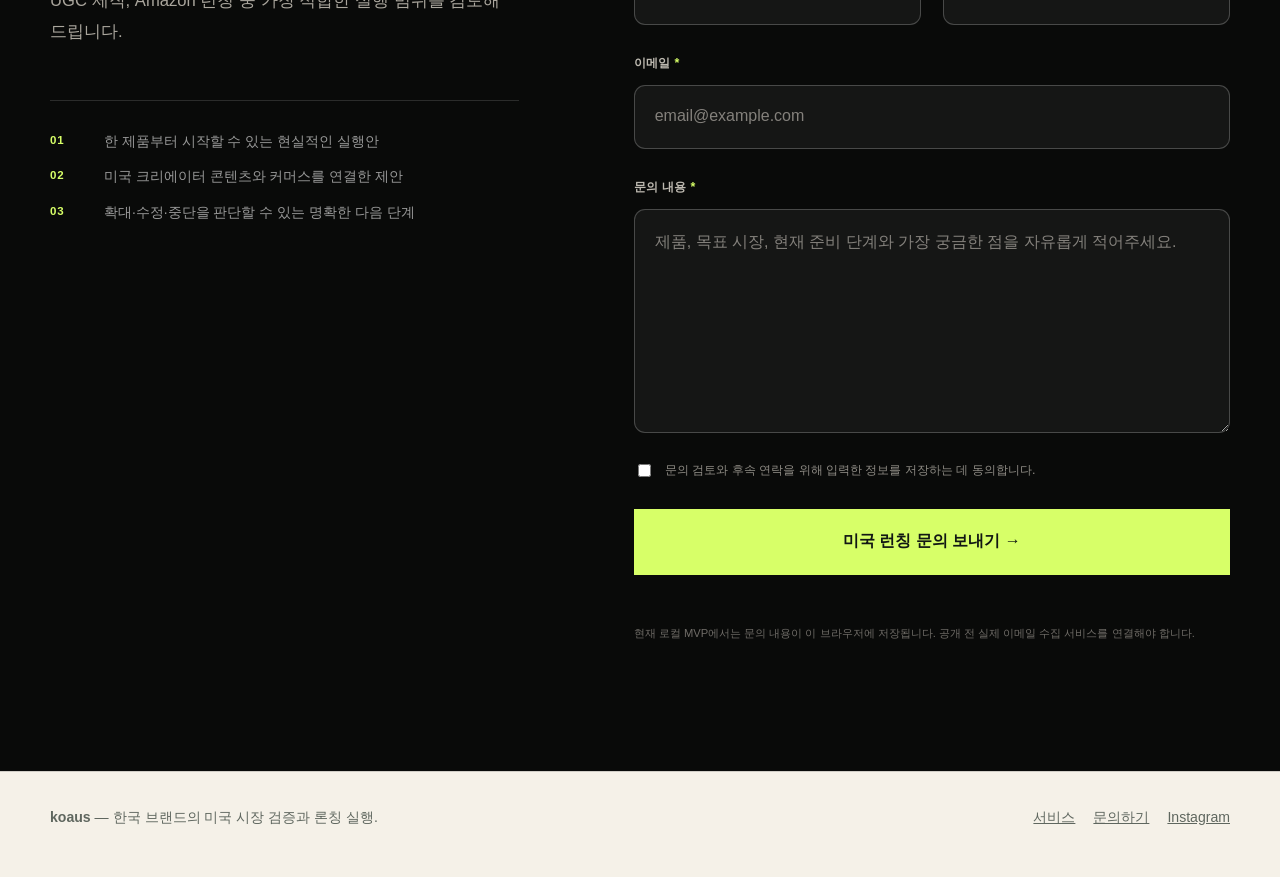
==== commit e8870389: "Simplify launch inquiry form" ====
--- a/index.html
+++ b/index.html
@@ -258,19 +258,9 @@
       
 
       <div class="launch-form-grid">
-        <div class="launch-field">
-          <label for="company-name"><span data-i18n="labelCompany">기업명</span> <b>*</b></label>
-          <input id="company-name" name="company" type="text" required data-placeholder-ko="기업명" data-placeholder-en="Company name" placeholder="기업명" />
-        </div>
-
-        <div class="launch-field">
+        <div class="launch-field launch-field--full">
           <label for="brand-name"><span data-i18n="labelBrand">브랜드명</span> <b>*</b></label>
           <input id="brand-name" name="brand" type="text" required data-placeholder-ko="브랜드명" data-placeholder-en="Brand name" placeholder="브랜드명" />
-        </div>
-
-        <div class="launch-field launch-field--full">
-          <label for="brand-url" data-i18n="labelUrl">웹사이트 URL (선택)</label>
-          <input id="brand-url" name="url" type="url" data-placeholder-ko="https://" data-placeholder-en="https://" placeholder="https://" />
         </div>
 
         <div class="launch-field">
@@ -287,36 +277,6 @@
           <label for="contact-email"><span data-i18n="labelEmail">이메일</span> <b>*</b></label>
           <input id="contact-email" name="email" type="email" required data-placeholder-ko="email@example.com" data-placeholder-en="email@example.com" placeholder="email@example.com" />
         </div>
-      </div>
-
-      <fieldset class="launch-choice-group launch-field--full">
-        <legend><span data-i18n="labelCategory">업종 카테고리</span> <b>*</b></legend>
-        <div class="launch-chips">
-          <label><input type="radio" name="category" value="beauty" required checked /><span data-i18n="categoryBeauty">뷰티</span></label>
-          <label><input type="radio" name="category" value="fashion" required /><span data-i18n="categoryFashion">패션</span></label>
-          <label><input type="radio" name="category" value="food" required /><span>F&amp;B</span></label>
-          <label><input type="radio" name="category" value="lifestyle" required /><span data-i18n="categoryLifestyle">라이프스타일</span></label>
-          <label><input type="radio" name="category" value="tech" required /><span data-i18n="categoryTech">테크/IT</span></label>
-          <label><input type="radio" name="category" value="kids" required /><span data-i18n="categoryKids">키즈</span></label>
-          <label><input type="radio" name="category" value="travel" required /><span data-i18n="categoryTravel">여행/레저</span></label>
-          <label><input type="radio" name="category" value="other" required /><span data-i18n="other">기타</span></label>
-        </div>
-      </fieldset>
-
-      <div class="launch-field launch-field--full">
-        <label for="budget"><span data-i18n="labelBudget">예산</span> <b>*</b></label>
-        <select id="budget" name="budget" required>
-
-          <option value="" selected disabled data-i18n="selectBudget">예산 범위 선택</option>
-          <option value="under-1_5m" data-i18n="budget1">150만원 이하</option>
-          <option value="1_5m-3m" data-i18n="budget2">150~300만원</option>
-          <option value="3m-5m" data-i18n="budget3">300~500만원</option>
-          <option value="5m-10m" data-i18n="budget4">500~1,000만원</option>
-          <option value="10m-20m" data-i18n="budget5">1,000~2,000만원</option>
-          <option value="20m-30m" data-i18n="budget6">2,000~3,000만원</option>
-          <option value="30m-50m" data-i18n="budget7">3,000~5,000만원</option>
-          <option value="undecided" data-i18n="budgetUndecided">미정·상담 필요</option>
-        </select>
       </div>
 
       <div class="launch-field launch-field--full">
--- a/css/koahouse-v2.css
+++ b/css/koahouse-v2.css
@@ -642,9 +642,9 @@
 }
 
 html[lang="ko"] .launch-contact__intro h2 {
-  font-size: clamp(3rem, 5.45vw, 5.9rem);
-  line-height: 1.09;
-  letter-spacing: -.062em;
+  font-size: clamp(2.55rem, 4.35vw, 4.75rem);
+  line-height: 1.1;
+  letter-spacing: -.055em;
   word-break: keep-all;
 }
 
@@ -913,8 +913,8 @@
 
   .launch-contact__intro h2,
   html[lang="ko"] .launch-contact__intro h2 {
-    font-size: 2.85rem;
-    line-height: 1.12;
+    font-size: 2.35rem;
+    line-height: 1.14;
   }
 
   .launch-contact__intro > p:not(.launch-contact__kicker) {
@@ -1285,3 +1285,58 @@
   }
 }
 /* End Export Voucher page and inquiry refinement */
+
+
+/* Refined hero typography and pain-point messaging */
+html[lang="ko"] .hero--ugc h1 {
+  max-width: 850px;
+  font-size: clamp(2.3rem, 4.8vw, 4.85rem);
+  line-height: 1.1;
+  letter-spacing: -0.055em;
+}
+
+html[lang="en"] .hero--ugc h1 {
+  max-width: 850px;
+  font-size: clamp(2.45rem, 4.9vw, 5rem);
+  line-height: 1.04;
+  letter-spacing: -0.06em;
+}
+
+.hero-ugc-copy {
+  width: min(880px, 76%);
+}
+
+.hero-ugc-body {
+  max-width: 700px;
+  font-size: clamp(1rem, 1.3vw, 1.12rem);
+  line-height: 1.75;
+}
+
+@media (max-width: 900px) {
+  .hero-ugc-copy {
+    width: min(760px, 88%);
+  }
+}
+
+@media (max-width: 560px) {
+  html[lang="ko"] .hero--ugc h1 {
+    font-size: 2.15rem;
+    line-height: 1.16;
+    letter-spacing: -0.045em;
+  }
+
+  html[lang="en"] .hero--ugc h1 {
+    font-size: 2.25rem;
+    line-height: 1.08;
+  }
+
+  .hero-ugc-copy {
+    width: 100%;
+  }
+
+  .hero-ugc-body {
+    font-size: 0.96rem;
+    line-height: 1.7;
+  }
+}
+/* End refined hero typography */
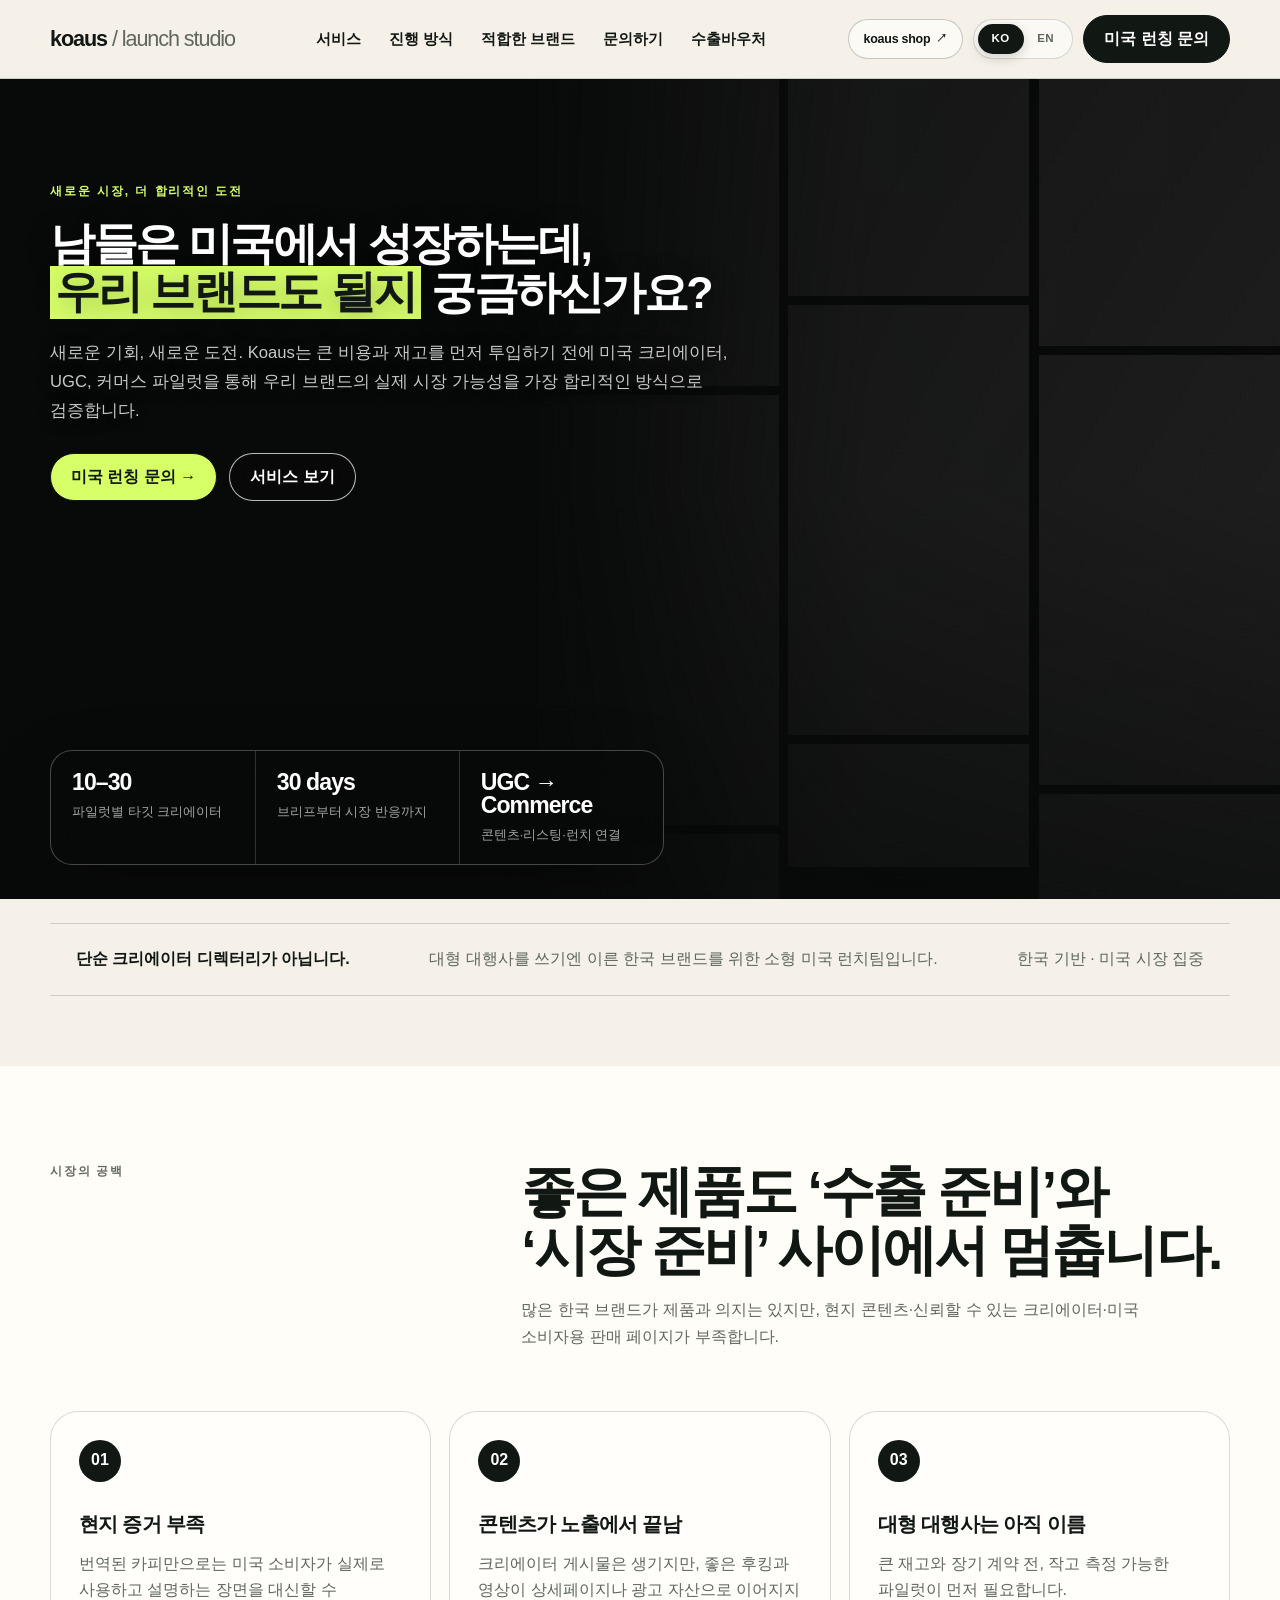
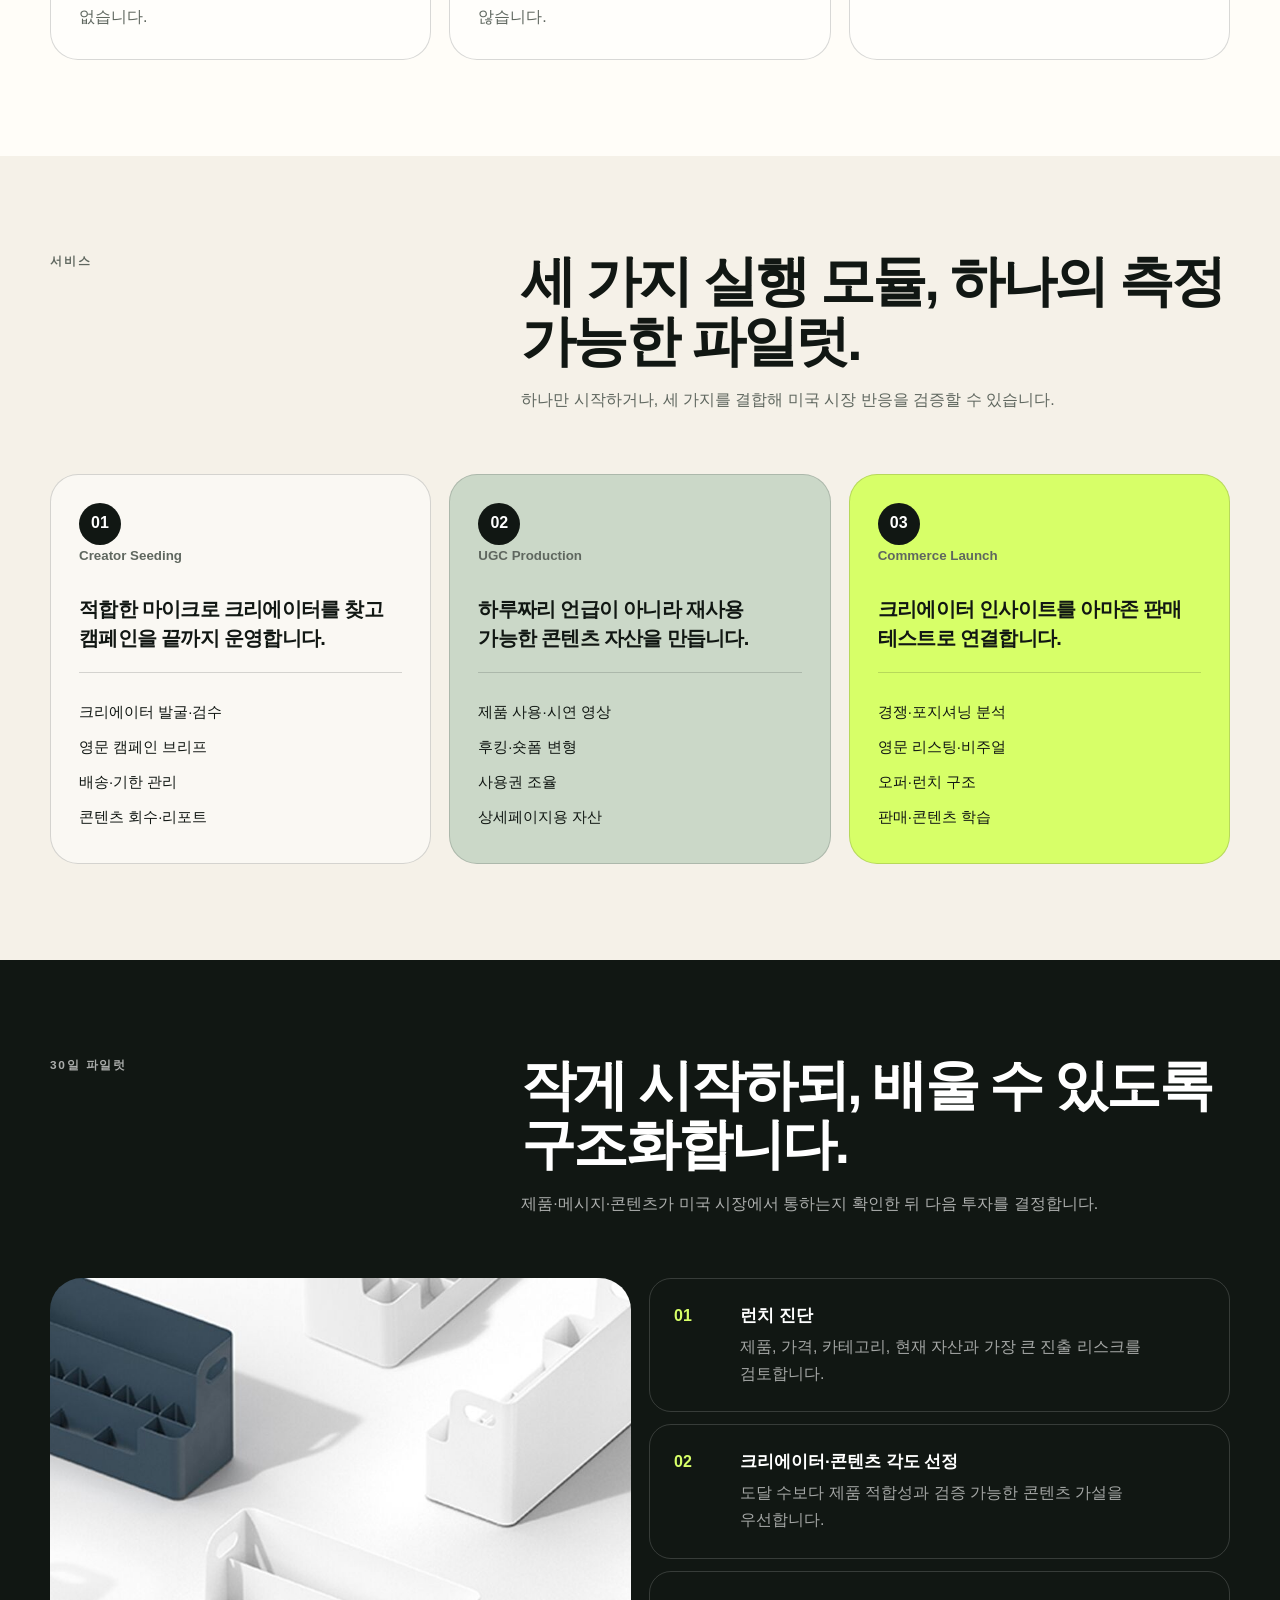
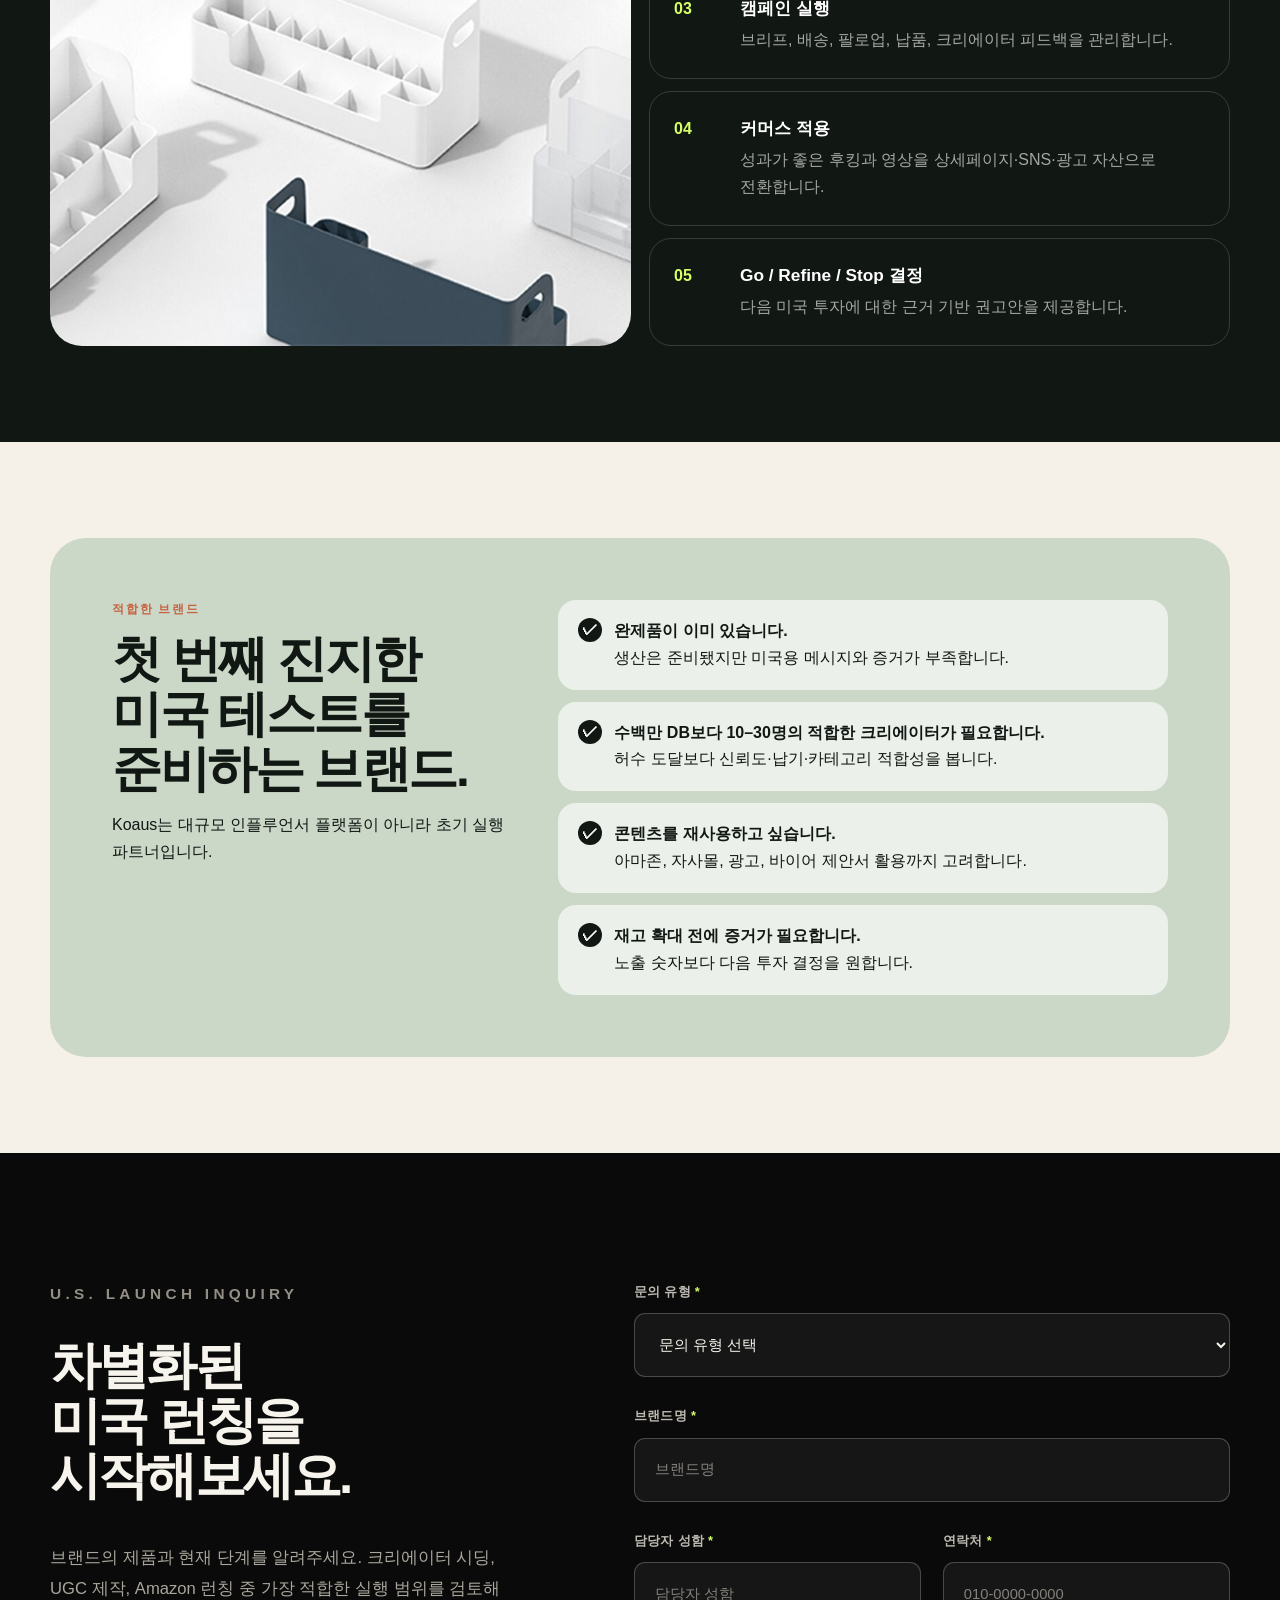
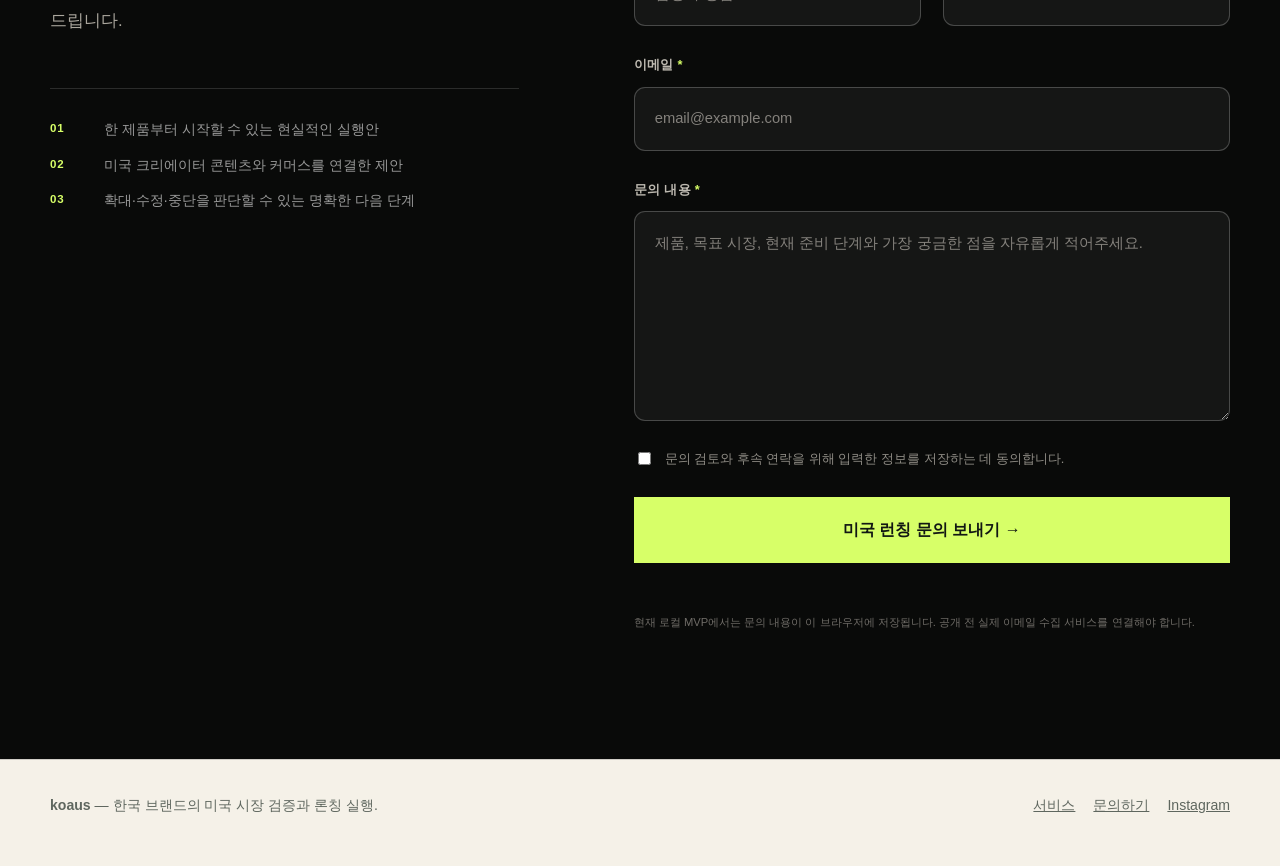
==== commit e7cdd41b: "chore: save local work before final content merge" ====
--- a/index.html
+++ b/index.html
@@ -132,9 +132,9 @@
 
   <div class="shell hero-ugc-inner">
     <div class="hero-ugc-copy" data-reveal>
-      <p class="eyebrow" data-i18n="heroEyebrow">한국 브랜드 → 미국 시장</p>
-      <h1 id="hero-title" data-i18n="heroTitle">미국 진출, <em>감이 아니라 반응으로</em> 결정하세요.</h1>
-      <p class="hero-ugc-body" data-i18n="heroBody">Koaus는 한국 뷰티·라이프스타일 브랜드가 미국 크리에이터 콘텐츠와 커머스 파일럿을 통해 시장 반응을 작게 검증하고 다음 결정을 내리도록 돕습니다.</p>
+      <p class="eyebrow" data-i18n="heroEyebrow">새로운 시장, 더 합리적인 도전</p>
+      <h1 id="hero-title" data-i18n="heroTitle">남들은 미국에서 성장하는데,<br /><em>우리 브랜드도 될지</em> 궁금하신가요?</h1>
+      <p class="hero-ugc-body" data-i18n="heroBody">새로운 기회, 새로운 도전. Koaus는 큰 비용과 재고를 먼저 투입하기 전에 미국 크리에이터, UGC, 커머스 파일럿을 통해 우리 브랜드의 실제 시장 가능성을 가장 합리적인 방식으로 검증합니다.</p>
 
       <div class="hero-actions">
         <a class="button button--lime" href="#contact" data-i18n="heroPrimary">미국 런칭 문의 →</a>
@@ -263,6 +263,7 @@
           <input id="brand-name" name="brand" type="text" required data-placeholder-ko="브랜드명" data-placeholder-en="Brand name" placeholder="브랜드명" />
         </div>
 
+
         <div class="launch-field">
           <label for="contact-name"><span data-i18n="labelName">담당자 성함</span> <b>*</b></label>
           <input id="contact-name" name="name" type="text" required data-placeholder-ko="담당자 성함" data-placeholder-en="Contact name" placeholder="담당자 성함" />
--- a/css/koahouse-v2.css
+++ b/css/koahouse-v2.css
@@ -1,4 +1,180 @@
-.language-toggle{position:relative;isolation:isolate;display:grid;width:100px;height:40px;padding:4px;border:1px solid var(--line);grid-template-columns:repeat(2,1fr);align-items:stretch;border-radius:999px;background:rgba(255,255,255,.55);box-shadow:inset 0 0 0 1px rgba(255,255,255,.35);transition:border-color .2s ease,background .2s ease}.language-toggle::before{position:absolute;z-index:1;top:4px;bottom:4px;left:4px;width:46px;border-radius:999px;background:var(--ink);box-shadow:0 4px 12px rgba(17,23,19,.18);content:"";transition:transform .26s cubic-bezier(.2,.8,.2,1)}.language-toggle:has([data-language="en"].is-active)::before{transform:translateX(46px)}.language-toggle button{position:relative;z-index:2;display:grid;border:0;place-items:center;color:var(--muted);background:transparent;border-radius:999px;cursor:pointer;font-size:.72rem;font-weight:850;letter-spacing:.04em;transition:color .22s ease}.language-toggle button.is-active{color:#fff}.language-toggle:hover{border-color:rgba(17,23,19,.34);background:rgba(255,255,255,.78)}.language-toggle:focus-within{outline:3px solid rgba(215,255,104,.55);outline-offset:3px}.language-toggle button:focus-visible{outline:0}.lead-card{max-width:860px;margin:0 auto;background:rgba(255,255,255,.74);border:1px solid rgba(17,23,19,.15);border-radius:28px;padding:clamp(24px,5vw,48px);text-align:left}.lead-grid{display:grid;grid-template-columns:1fr 1fr;gap:18px}.lead-field{display:grid;gap:8px}.lead-field--full{grid-column:1/-1}.lead-field label{font-size:.86rem;font-weight:800}.lead-field input,.lead-field select,.lead-field textarea{width:100%;border:1px solid rgba(17,23,19,.22);border-radius:14px;background:#fff;padding:14px 15px;color:var(--ink)}.lead-field textarea{resize:vertical}.lead-consent{display:flex;gap:10px;align-items:flex-start;margin:18px 0;font-size:.86rem;color:var(--muted)}.lead-consent input{margin-top:4px}.form-message{min-height:1.5em;margin:12px 0 0;font-weight:800}.form-note{font-size:.78rem;color:var(--muted);margin:10px 0 0}.cta-card .lead-card h3{margin:0 0 8px;font-size:1.6rem}.cta-card .lead-card>p{margin:0 0 24px;text-align:left}.header-actions{flex-wrap:wrap}.audience-note{max-width:820px;margin:0 auto 30px;text-align:center;color:var(--muted)}@media(max-width:900px){.language-toggle{margin-left:auto}.header-actions{gap:6px}.lead-grid{grid-template-columns:1fr}.lead-field--full{grid-column:auto}}@media(max-width:560px){.wordmark span{display:none}.language-toggle{width:92px;height:38px}.language-toggle::before{width:42px}.language-toggle:has([data-language="en"].is-active)::before{transform:translateX(42px)}.lead-card{padding:22px 18px}}@media(prefers-reduced-motion:reduce){.language-toggle,.language-toggle::before,.language-toggle button{transition:none}}
+.language-toggle {
+  position: relative;
+  isolation: isolate;
+  display: grid;
+  width: 100px;
+  height: 40px;
+  padding: 4px;
+  border: 1px solid var(--line);
+  grid-template-columns: repeat(2, 1fr);
+  align-items: stretch;
+  border-radius: 999px;
+  background: rgba(255, 255, 255, 0.55);
+  box-shadow: inset 0 0 0 1px rgba(255, 255, 255, 0.35);
+  transition:
+    border-color 0.2s ease,
+    background 0.2s ease;
+}
+.language-toggle::before {
+  position: absolute;
+  z-index: 1;
+  top: 4px;
+  bottom: 4px;
+  left: 4px;
+  width: 46px;
+  border-radius: 999px;
+  background: var(--ink);
+  box-shadow: 0 4px 12px rgba(17, 23, 19, 0.18);
+  content: "";
+  transition: transform 0.26s cubic-bezier(0.2, 0.8, 0.2, 1);
+}
+.language-toggle:has([data-language="en"].is-active)::before {
+  transform: translateX(46px);
+}
+.language-toggle button {
+  position: relative;
+  z-index: 2;
+  display: grid;
+  border: 0;
+  place-items: center;
+  color: var(--muted);
+  background: transparent;
+  border-radius: 999px;
+  cursor: pointer;
+  font-size: 0.72rem;
+  font-weight: 850;
+  letter-spacing: 0.04em;
+  transition: color 0.22s ease;
+}
+.language-toggle button.is-active {
+  color: #fff;
+}
+.language-toggle:hover {
+  border-color: rgba(17, 23, 19, 0.34);
+  background: rgba(255, 255, 255, 0.78);
+}
+.language-toggle:focus-within {
+  outline: 3px solid rgba(215, 255, 104, 0.55);
+  outline-offset: 3px;
+}
+.language-toggle button:focus-visible {
+  outline: 0;
+}
+.lead-card {
+  max-width: 860px;
+  margin: 0 auto;
+  background: rgba(255, 255, 255, 0.74);
+  border: 1px solid rgba(17, 23, 19, 0.15);
+  border-radius: 28px;
+  padding: clamp(24px, 5vw, 48px);
+  text-align: left;
+}
+.lead-grid {
+  display: grid;
+  grid-template-columns: 1fr 1fr;
+  gap: 18px;
+}
+.lead-field {
+  display: grid;
+  gap: 8px;
+}
+.lead-field--full {
+  grid-column: 1/-1;
+}
+.lead-field label {
+  font-size: 0.86rem;
+  font-weight: 800;
+}
+.lead-field input,
+.lead-field select,
+.lead-field textarea {
+  width: 100%;
+  border: 1px solid rgba(17, 23, 19, 0.22);
+  border-radius: 14px;
+  background: #fff;
+  padding: 14px 15px;
+  color: var(--ink);
+}
+.lead-field textarea {
+  resize: vertical;
+}
+.lead-consent {
+  display: flex;
+  gap: 10px;
+  align-items: flex-start;
+  margin: 18px 0;
+  font-size: 0.86rem;
+  color: var(--muted);
+}
+.lead-consent input {
+  margin-top: 4px;
+}
+.form-message {
+  min-height: 1.5em;
+  margin: 12px 0 0;
+  font-weight: 800;
+}
+.form-note {
+  font-size: 0.78rem;
+  color: var(--muted);
+  margin: 10px 0 0;
+}
+.cta-card .lead-card h3 {
+  margin: 0 0 8px;
+  font-size: 1.6rem;
+}
+.cta-card .lead-card > p {
+  margin: 0 0 24px;
+  text-align: left;
+}
+.header-actions {
+  flex-wrap: wrap;
+}
+.audience-note {
+  max-width: 820px;
+  margin: 0 auto 30px;
+  text-align: center;
+  color: var(--muted);
+}
+@media (max-width: 900px) {
+  .language-toggle {
+    margin-left: auto;
+  }
+  .header-actions {
+    gap: 6px;
+  }
+  .lead-grid {
+    grid-template-columns: 1fr;
+  }
+  .lead-field--full {
+    grid-column: auto;
+  }
+}
+@media (max-width: 560px) {
+  .wordmark span {
+    display: none;
+  }
+  .language-toggle {
+    width: 92px;
+    height: 38px;
+  }
+  .language-toggle::before {
+    width: 42px;
+  }
+  .language-toggle:has([data-language="en"].is-active)::before {
+    transform: translateX(42px);
+  }
+  .lead-card {
+    padding: 22px 18px;
+  }
+}
+@media (prefers-reduced-motion: reduce) {
+  .language-toggle,
+  .language-toggle::before,
+  .language-toggle button {
+    transition: none;
+  }
+}
 
 /* Korean typography: smaller display type, roomier reading rhythm */
 html[lang="ko"] body {
@@ -184,9 +360,15 @@
   overflow: hidden;
 }
 
-.ugc-column--1 { transform: translateY(-4%); }
-.ugc-column--2 { transform: translateY(-13%); }
-.ugc-column--3 { transform: translateY(-8%); }
+.ugc-column--1 {
+  transform: translateY(-4%);
+}
+.ugc-column--2 {
+  transform: translateY(-13%);
+}
+.ugc-column--3 {
+  transform: translateY(-8%);
+}
 
 .ugc-track {
   display: flex;
@@ -214,7 +396,7 @@
   width: 100%;
   height: 100%;
   object-fit: cover;
-  filter: saturate(.88) contrast(1.04);
+  filter: saturate(0.88) contrast(1.04);
 }
 
 .hero-ugc-shade {
@@ -222,8 +404,19 @@
   z-index: -2;
   inset: 0;
   background:
-    linear-gradient(90deg, rgba(6, 8, 7, .95) 0%, rgba(6, 8, 7, .82) 35%, rgba(6, 8, 7, .32) 70%, rgba(6, 8, 7, .48) 100%),
-    linear-gradient(180deg, rgba(6, 8, 7, .26) 0%, rgba(6, 8, 7, .08) 48%, rgba(6, 8, 7, .82) 100%);
+    linear-gradient(
+      90deg,
+      rgba(6, 8, 7, 0.95) 0%,
+      rgba(6, 8, 7, 0.82) 35%,
+      rgba(6, 8, 7, 0.32) 70%,
+      rgba(6, 8, 7, 0.48) 100%
+    ),
+    linear-gradient(
+      180deg,
+      rgba(6, 8, 7, 0.26) 0%,
+      rgba(6, 8, 7, 0.08) 48%,
+      rgba(6, 8, 7, 0.82) 100%
+    );
 }
 
 .hero-ugc-inner {
@@ -244,12 +437,12 @@
   max-width: 760px;
   margin: 18px 0 22px;
   text-wrap: balance;
-  text-shadow: 0 5px 30px rgba(0, 0, 0, .28);
+  text-shadow: 0 5px 30px rgba(0, 0, 0, 0.28);
 }
 
 .hero--ugc h1 em {
   display: inline;
-  padding: .01em .12em .06em;
+  padding: 0.01em 0.12em 0.06em;
   color: var(--ink);
   background: var(--lime);
   box-decoration-break: clone;
@@ -259,21 +452,21 @@
 .hero-ugc-body {
   max-width: 650px;
   margin: 0;
-  color: rgba(255, 255, 255, .78);
+  color: rgba(255, 255, 255, 0.78);
   font-size: clamp(1rem, 1.4vw, 1.14rem);
   line-height: 1.72;
-  text-shadow: 0 2px 20px rgba(0, 0, 0, .28);
+  text-shadow: 0 2px 20px rgba(0, 0, 0, 0.28);
 }
 
 .button--glass {
-  border-color: rgba(255, 255, 255, .72);
+  border-color: rgba(255, 255, 255, 0.72);
   color: #fff;
-  background: rgba(8, 10, 9, .25);
+  background: rgba(8, 10, 9, 0.25);
   backdrop-filter: blur(10px);
 }
 
 .button--glass:hover {
-  background: rgba(255, 255, 255, .12);
+  background: rgba(255, 255, 255, 0.12);
 }
 
 .hero-ugc-proof {
@@ -281,11 +474,11 @@
   display: grid;
   grid-template-columns: repeat(3, 1fr);
   overflow: hidden;
-  border: 1px solid rgba(255, 255, 255, .25);
+  border: 1px solid rgba(255, 255, 255, 0.25);
   border-radius: 22px;
-  background: rgba(8, 10, 9, .58);
+  background: rgba(8, 10, 9, 0.58);
   backdrop-filter: blur(14px);
-  box-shadow: 0 24px 70px rgba(0, 0, 0, .2);
+  box-shadow: 0 24px 70px rgba(0, 0, 0, 0.2);
 }
 
 .hero-ugc-proof > div {
@@ -294,7 +487,7 @@
 }
 
 .hero-ugc-proof > div + div {
-  border-left: 1px solid rgba(255, 255, 255, .17);
+  border-left: 1px solid rgba(255, 255, 255, 0.17);
 }
 
 .hero-ugc-proof strong {
@@ -303,19 +496,23 @@
   color: #fff;
   font-size: clamp(1.35rem, 2.4vw, 2rem);
   line-height: 1;
-  letter-spacing: -.04em;
+  letter-spacing: -0.04em;
 }
 
 .hero-ugc-proof span {
   display: block;
-  color: rgba(255, 255, 255, .63);
-  font-size: .8rem;
+  color: rgba(255, 255, 255, 0.63);
+  font-size: 0.8rem;
   line-height: 1.4;
 }
 
 @keyframes ugc-vertical-loop {
-  from { transform: translateY(0); }
-  to { transform: translateY(-50%); }
+  from {
+    transform: translateY(0);
+  }
+  to {
+    transform: translateY(-50%);
+  }
 }
 
 @media (max-width: 900px) {
@@ -335,8 +532,18 @@
 
   .hero-ugc-shade {
     background:
-      linear-gradient(90deg, rgba(6, 8, 7, .94) 0%, rgba(6, 8, 7, .73) 58%, rgba(6, 8, 7, .42) 100%),
-      linear-gradient(180deg, rgba(6, 8, 7, .18) 0%, rgba(6, 8, 7, .1) 52%, rgba(6, 8, 7, .88) 100%);
+      linear-gradient(
+        90deg,
+        rgba(6, 8, 7, 0.94) 0%,
+        rgba(6, 8, 7, 0.73) 58%,
+        rgba(6, 8, 7, 0.42) 100%
+      ),
+      linear-gradient(
+        180deg,
+        rgba(6, 8, 7, 0.18) 0%,
+        rgba(6, 8, 7, 0.1) 52%,
+        rgba(6, 8, 7, 0.88) 100%
+      );
   }
 }
 
@@ -369,7 +576,7 @@
 
   .hero-ugc-body {
     max-width: 92%;
-    font-size: .96rem;
+    font-size: 0.96rem;
   }
 
   .hero-ugc-proof {
@@ -387,7 +594,7 @@
   }
 
   .hero-ugc-proof > div + div {
-    border-top: 1px solid rgba(255, 255, 255, .17);
+    border-top: 1px solid rgba(255, 255, 255, 0.17);
     border-left: 0;
   }
 
@@ -397,13 +604,17 @@
   }
 
   .hero-ugc-proof span {
-    font-size: .76rem;
+    font-size: 0.76rem;
   }
 }
 
 @media (prefers-reduced-motion: reduce) {
-  .ugc-track { animation: none; }
-  .ugc-loop-set:nth-child(2) { display: none; }
+  .ugc-track {
+    animation: none;
+  }
+  .ugc-loop-set:nth-child(2) {
+    display: none;
+  }
 }
 /* End UGC mosaic hero */
 
@@ -614,7 +825,7 @@
 
 .launch-contact__grid {
   display: grid;
-  grid-template-columns: minmax(0, .88fr) minmax(540px, 1.12fr);
+  grid-template-columns: minmax(0, 0.88fr) minmax(540px, 1.12fr);
   gap: clamp(64px, 9vw, 150px);
   align-items: start;
 }
@@ -627,9 +838,9 @@
 .launch-contact__kicker {
   margin: 0 0 30px;
   color: #938f86;
-  font-size: .76rem;
+  font-size: 0.76rem;
   font-weight: 850;
-  letter-spacing: .28em;
+  letter-spacing: 0.28em;
 }
 
 .launch-contact__intro h2 {
@@ -637,14 +848,14 @@
   margin: 0;
   color: #f7f4ed;
   font-size: clamp(3.2rem, 6.1vw, 6.7rem);
-  line-height: .98;
-  letter-spacing: -.075em;
+  line-height: 0.98;
+  letter-spacing: -0.075em;
 }
 
 html[lang="ko"] .launch-contact__intro h2 {
   font-size: clamp(2.55rem, 4.35vw, 4.75rem);
   line-height: 1.1;
-  letter-spacing: -.055em;
+  letter-spacing: -0.055em;
   word-break: keep-all;
 }
 
@@ -663,20 +874,20 @@
   grid-template-columns: 38px 1fr;
   gap: 14px 16px;
   padding-top: 30px;
-  border-top: 1px solid rgba(255, 255, 255, .14);
+  border-top: 1px solid rgba(255, 255, 255, 0.14);
 }
 
 .launch-contact__promise span {
   color: var(--lime);
-  font-size: .72rem;
+  font-size: 0.72rem;
   font-weight: 850;
-  letter-spacing: .08em;
+  letter-spacing: 0.08em;
 }
 
 .launch-contact__promise p {
   margin: 0;
-  color: rgba(255, 255, 255, .58);
-  font-size: .86rem;
+  color: rgba(255, 255, 255, 0.58);
+  font-size: 0.86rem;
   line-height: 1.55;
 }
 
@@ -704,9 +915,9 @@
 .launch-field label,
 .launch-choice-group legend {
   color: #bdb9b0;
-  font-size: .78rem;
+  font-size: 0.78rem;
   font-weight: 800;
-  letter-spacing: .025em;
+  letter-spacing: 0.025em;
 }
 
 .launch-field label b,
@@ -718,16 +929,16 @@
 .launch-field select,
 .launch-field textarea {
   width: 100%;
-  border: 1px solid rgba(255, 255, 255, .22);
+  border: 1px solid rgba(255, 255, 255, 0.22);
   border-radius: 11px;
   color: #f7f4ed;
   background: #151615;
   font: inherit;
   outline: 0;
   transition:
-    border-color .2s ease,
-    box-shadow .2s ease,
-    background .2s ease;
+    border-color 0.2s ease,
+    box-shadow 0.2s ease,
+    background 0.2s ease;
 }
 
 .launch-field input,
@@ -758,7 +969,7 @@
 .launch-field textarea:focus {
   border-color: #ff5036;
   background: #181918;
-  box-shadow: 0 0 0 3px rgba(255, 80, 54, .12);
+  box-shadow: 0 0 0 3px rgba(255, 80, 54, 0.12);
 }
 
 .launch-choice-group {
@@ -798,18 +1009,18 @@
   align-items: center;
   justify-content: center;
   gap: 5px;
-  border: 1px solid rgba(226, 215, 190, .38);
+  border: 1px solid rgba(226, 215, 190, 0.38);
   border-radius: 999px;
   color: #cac6bd;
   background: transparent;
-  font-size: .85rem;
+  font-size: 0.85rem;
   font-weight: 750;
   white-space: nowrap;
   transition:
-    color .2s ease,
-    border-color .2s ease,
-    background .2s ease,
-    transform .2s ease;
+    color 0.2s ease,
+    border-color 0.2s ease,
+    background 0.2s ease,
+    transform 0.2s ease;
 }
 
 .launch-chips small {
@@ -817,7 +1028,7 @@
 }
 
 .launch-chips label:hover > span {
-  border-color: rgba(255, 255, 255, .72);
+  border-color: rgba(255, 255, 255, 0.72);
   color: #fff;
   transform: translateY(-1px);
 }
@@ -825,12 +1036,12 @@
 .launch-chips input:checked + span {
   border-color: #ff5036;
   color: #fff;
-  background: rgba(255, 80, 54, .13);
-  box-shadow: inset 0 0 0 1px rgba(255, 80, 54, .2);
+  background: rgba(255, 80, 54, 0.13);
+  box-shadow: inset 0 0 0 1px rgba(255, 80, 54, 0.2);
 }
 
 .launch-chips input:focus-visible + span {
-  outline: 3px solid rgba(215, 255, 104, .55);
+  outline: 3px solid rgba(215, 255, 104, 0.55);
   outline-offset: 3px;
 }
 
@@ -839,7 +1050,7 @@
   gap: 11px;
   align-items: flex-start;
   color: #8f8c85;
-  font-size: .78rem;
+  font-size: 0.78rem;
   line-height: 1.55;
   cursor: pointer;
 }
@@ -860,14 +1071,14 @@
   font-weight: 850;
   cursor: pointer;
   transition:
-    background .2s ease,
-    transform .2s ease,
-    box-shadow .2s ease;
+    background 0.2s ease,
+    transform 0.2s ease,
+    box-shadow 0.2s ease;
 }
 
 .launch-submit:hover {
   background: #ff624b;
-  box-shadow: 0 15px 38px rgba(255, 80, 54, .2);
+  box-shadow: 0 15px 38px rgba(255, 80, 54, 0.2);
   transform: translateY(-2px);
 }
 
@@ -880,14 +1091,14 @@
   min-height: 1.5em;
   margin: -12px 0 0;
   color: var(--lime);
-  font-size: .86rem;
+  font-size: 0.86rem;
   font-weight: 800;
 }
 
 .launch-form-note {
   margin: -14px 0 0;
   color: #6f6c67;
-  font-size: .7rem;
+  font-size: 0.7rem;
   line-height: 1.55;
 }
 
@@ -919,7 +1130,7 @@
 
   .launch-contact__intro > p:not(.launch-contact__kicker) {
     margin-top: 26px;
-    font-size: .94rem;
+    font-size: 0.94rem;
     line-height: 1.78;
   }
 
@@ -940,7 +1151,7 @@
   .launch-chips label > span {
     min-height: 42px;
     padding: 0 14px;
-    font-size: .8rem;
+    font-size: 0.8rem;
   }
 
   .launch-submit {
@@ -960,7 +1171,7 @@
 
 .mobile-export-voucher-link {
   color: var(--ink);
-  background: rgba(215, 255, 104, .62);
+  background: rgba(215, 255, 104, 0.62);
 }
 
 .launch-field label b,
@@ -972,14 +1183,14 @@
 .launch-field select:focus,
 .launch-field textarea:focus {
   border-color: var(--lime);
-  box-shadow: 0 0 0 3px rgba(215, 255, 104, .13);
+  box-shadow: 0 0 0 3px rgba(215, 255, 104, 0.13);
 }
 
 .launch-chips input:checked + span {
   border-color: var(--lime);
   color: var(--ink);
   background: var(--lime);
-  box-shadow: inset 0 0 0 1px rgba(17, 23, 19, .12);
+  box-shadow: inset 0 0 0 1px rgba(17, 23, 19, 0.12);
 }
 
 .launch-consent input {
@@ -994,20 +1205,24 @@
 .launch-submit:hover {
   color: var(--ink);
   background: #e4ff91;
-  box-shadow: 0 15px 38px rgba(215, 255, 104, .2);
+  box-shadow: 0 15px 38px rgba(215, 255, 104, 0.2);
 }
 
 .export-hero {
   padding: clamp(72px, 9vw, 130px) 0;
   background:
-    radial-gradient(circle at 85% 20%, rgba(215, 255, 104, .25), transparent 30%),
+    radial-gradient(
+      circle at 85% 20%,
+      rgba(215, 255, 104, 0.25),
+      transparent 30%
+    ),
     var(--ink);
   color: white;
 }
 
 .export-hero__grid {
   display: grid;
-  grid-template-columns: minmax(0, 1.1fr) minmax(360px, .72fr);
+  grid-template-columns: minmax(0, 1.1fr) minmax(360px, 0.72fr);
   gap: clamp(44px, 8vw, 100px);
   align-items: center;
 }
@@ -1017,7 +1232,7 @@
   max-width: 830px;
   font-size: clamp(3rem, 6vw, 6.2rem);
   line-height: 1;
-  letter-spacing: -.07em;
+  letter-spacing: -0.07em;
 }
 
 html[lang="ko"] .export-hero__copy h1 {
@@ -1033,21 +1248,21 @@
 
 .export-hero__copy > p:not(.section-kicker) {
   max-width: 680px;
-  color: rgba(255, 255, 255, .7);
+  color: rgba(255, 255, 255, 0.7);
   font-size: 1.04rem;
   line-height: 1.8;
 }
 
 .export-official-link {
-  border-color: rgba(255, 255, 255, .72);
+  border-color: rgba(255, 255, 255, 0.72);
   color: white;
 }
 
 .export-status-card {
   padding: clamp(28px, 4vw, 46px);
-  border: 1px solid rgba(255, 255, 255, .18);
+  border: 1px solid rgba(255, 255, 255, 0.18);
   border-radius: 28px;
-  background: rgba(255, 255, 255, .08);
+  background: rgba(255, 255, 255, 0.08);
   backdrop-filter: blur(16px);
 }
 
@@ -1057,7 +1272,7 @@
   border-radius: 999px;
   color: var(--ink);
   background: var(--lime);
-  font-size: .76rem;
+  font-size: 0.76rem;
   font-weight: 850;
 }
 
@@ -1065,19 +1280,19 @@
   margin: 24px 0 14px;
   font-size: clamp(1.7rem, 3vw, 2.45rem);
   line-height: 1.2;
-  letter-spacing: -.04em;
+  letter-spacing: -0.04em;
 }
 
 .export-status-card > p,
 .export-status-card li {
-  color: rgba(255, 255, 255, .66);
+  color: rgba(255, 255, 255, 0.66);
   line-height: 1.7;
 }
 
 .export-status-card ul {
   margin: 25px 0 0;
   padding: 24px 0 0 20px;
-  border-top: 1px solid rgba(255, 255, 255, .15);
+  border-top: 1px solid rgba(255, 255, 255, 0.15);
 }
 
 .export-status-card li + li {
@@ -1095,7 +1310,7 @@
   padding: 30px;
   border: 1px solid var(--line);
   border-radius: 26px;
-  background: rgba(255, 255, 255, .62);
+  background: rgba(255, 255, 255, 0.62);
 }
 
 .export-info-card > span {
@@ -1114,7 +1329,7 @@
   margin: 64px 0 14px;
   font-size: 1.45rem;
   line-height: 1.3;
-  letter-spacing: -.035em;
+  letter-spacing: -0.035em;
 }
 
 .export-info-card p {
@@ -1132,17 +1347,17 @@
 .export-scope-card {
   min-height: 310px;
   padding: 34px;
-  border: 1px solid rgba(255, 255, 255, .16);
+  border: 1px solid rgba(255, 255, 255, 0.16);
   border-radius: 28px;
   display: flex;
   flex-direction: column;
-  background: rgba(255, 255, 255, .055);
+  background: rgba(255, 255, 255, 0.055);
 }
 
 .export-scope-card small {
   color: var(--lime);
   font-weight: 850;
-  letter-spacing: .08em;
+  letter-spacing: 0.08em;
   text-transform: uppercase;
 }
 
@@ -1151,12 +1366,12 @@
   max-width: 520px;
   font-size: clamp(1.55rem, 3vw, 2.35rem);
   line-height: 1.22;
-  letter-spacing: -.045em;
+  letter-spacing: -0.045em;
 }
 
 .export-scope-card p {
   margin: 0;
-  color: rgba(255, 255, 255, .62);
+  color: rgba(255, 255, 255, 0.62);
   line-height: 1.7;
 }
 
@@ -1179,12 +1394,12 @@
   display: grid;
   grid-template-columns: 54px 1fr;
   gap: 18px;
-  background: rgba(255, 255, 255, .46);
+  background: rgba(255, 255, 255, 0.46);
 }
 
 .export-process-list b {
   color: var(--rust);
-  font-size: .84rem;
+  font-size: 0.84rem;
 }
 
 .export-process-list h3 {
@@ -1215,7 +1430,7 @@
   max-width: 850px;
   font-size: clamp(2.5rem, 5vw, 5rem);
   line-height: 1;
-  letter-spacing: -.065em;
+  letter-spacing: -0.065em;
 }
 
 html[lang="ko"] .export-final-cta h2 {
@@ -1285,7 +1500,6 @@
   }
 }
 /* End Export Voucher page and inquiry refinement */
-
 
 /* Refined hero typography and pain-point messaging */
 html[lang="ko"] .hero--ugc h1 {
@@ -1340,3 +1554,89 @@
   }
 }
 /* End refined hero typography */
+/* Final hero and inquiry typography adjustments */
+
+/* 데스크톱 히어로 제목: 반드시 두 줄 유지 */
+@media (min-width: 901px) {
+  .hero-ugc-copy {
+    width: min(920px, 78%);
+  }
+
+  html[lang="ko"] .hero--ugc h1 {
+    max-width: none;
+    font-size: clamp(2.4rem, 3.5vw, 3.7rem);
+    line-height: 1.08;
+    letter-spacing: -0.055em;
+    white-space: nowrap;
+  }
+
+  html[lang="en"] .hero--ugc h1 {
+    max-width: 900px;
+    font-size: clamp(2.45rem, 3.6vw, 3.85rem);
+    line-height: 1.04;
+  }
+}
+
+/* 태블릿 */
+@media (max-width: 900px) {
+  html[lang="ko"] .hero--ugc h1 {
+    font-size: clamp(2rem, 5.5vw, 3rem);
+    line-height: 1.12;
+  }
+}
+
+/* 문의 섹션 왼쪽 제목 축소 */
+html[lang="ko"] .launch-contact__intro h2 {
+  font-size: clamp(2.5rem, 4vw, 4rem);
+  line-height: 1.08;
+  letter-spacing: -0.055em;
+}
+
+html[lang="en"] .launch-contact__intro h2 {
+  font-size: clamp(2.55rem, 4.1vw, 4.15rem);
+  line-height: 1.04;
+}
+
+/* 문의 폼 내부 글씨도 조금 축소 */
+.launch-inquiry-form label {
+  font-size: 0.8rem;
+}
+
+.launch-inquiry-form input,
+.launch-inquiry-form select,
+.launch-inquiry-form textarea {
+  font-size: 0.92rem;
+}
+
+.launch-contact__intro > p {
+  font-size: 0.96rem;
+  line-height: 1.75;
+}
+
+.launch-contact__promise p {
+  font-size: 0.86rem;
+}
+
+/* 모바일 */
+@media (max-width: 560px) {
+  html[lang="ko"] .hero--ugc h1 {
+    font-size: 1.8rem;
+    line-height: 1.16;
+    white-space: normal;
+  }
+
+  html[lang="ko"] .launch-contact__intro h2 {
+    font-size: 2.25rem;
+    line-height: 1.12;
+  }
+
+  .launch-inquiry-form label {
+    font-size: 0.76rem;
+  }
+
+  .launch-inquiry-form input,
+  .launch-inquiry-form select,
+  .launch-inquiry-form textarea {
+    font-size: 0.88rem;
+  }
+}
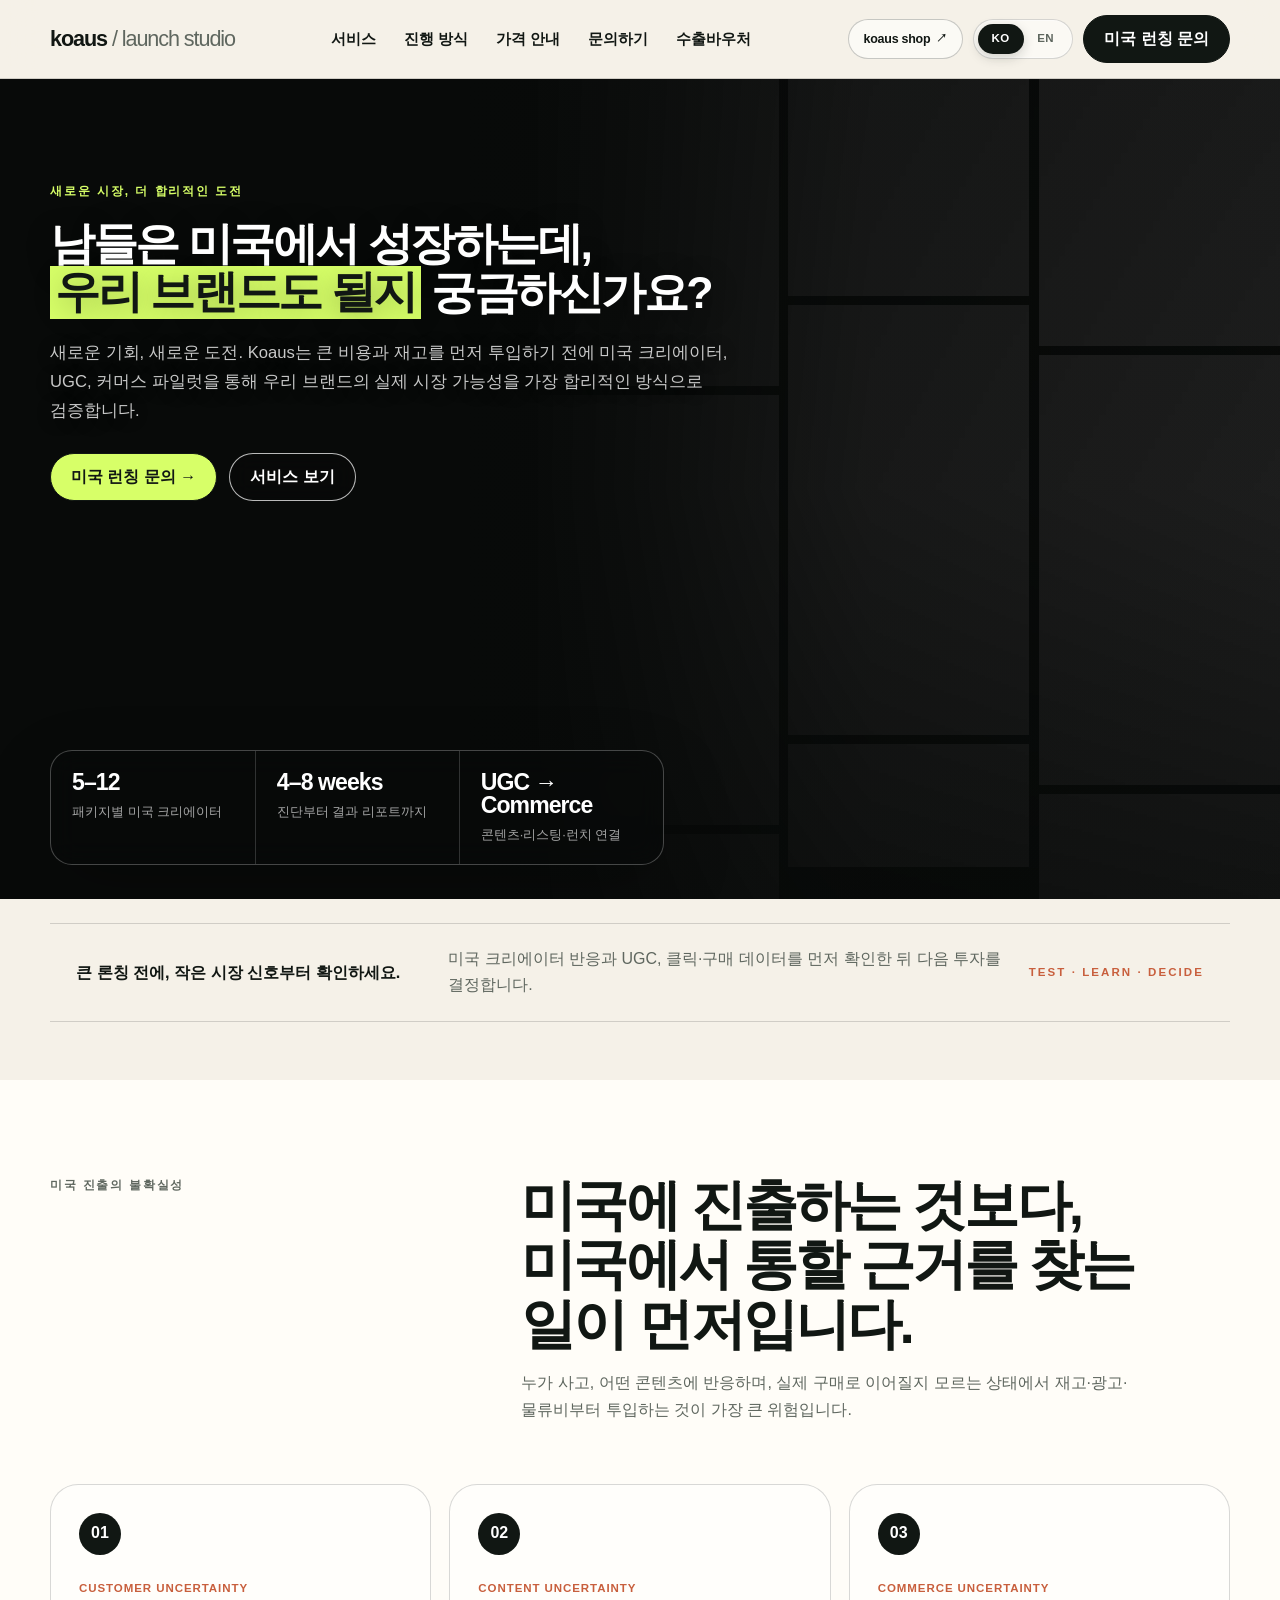
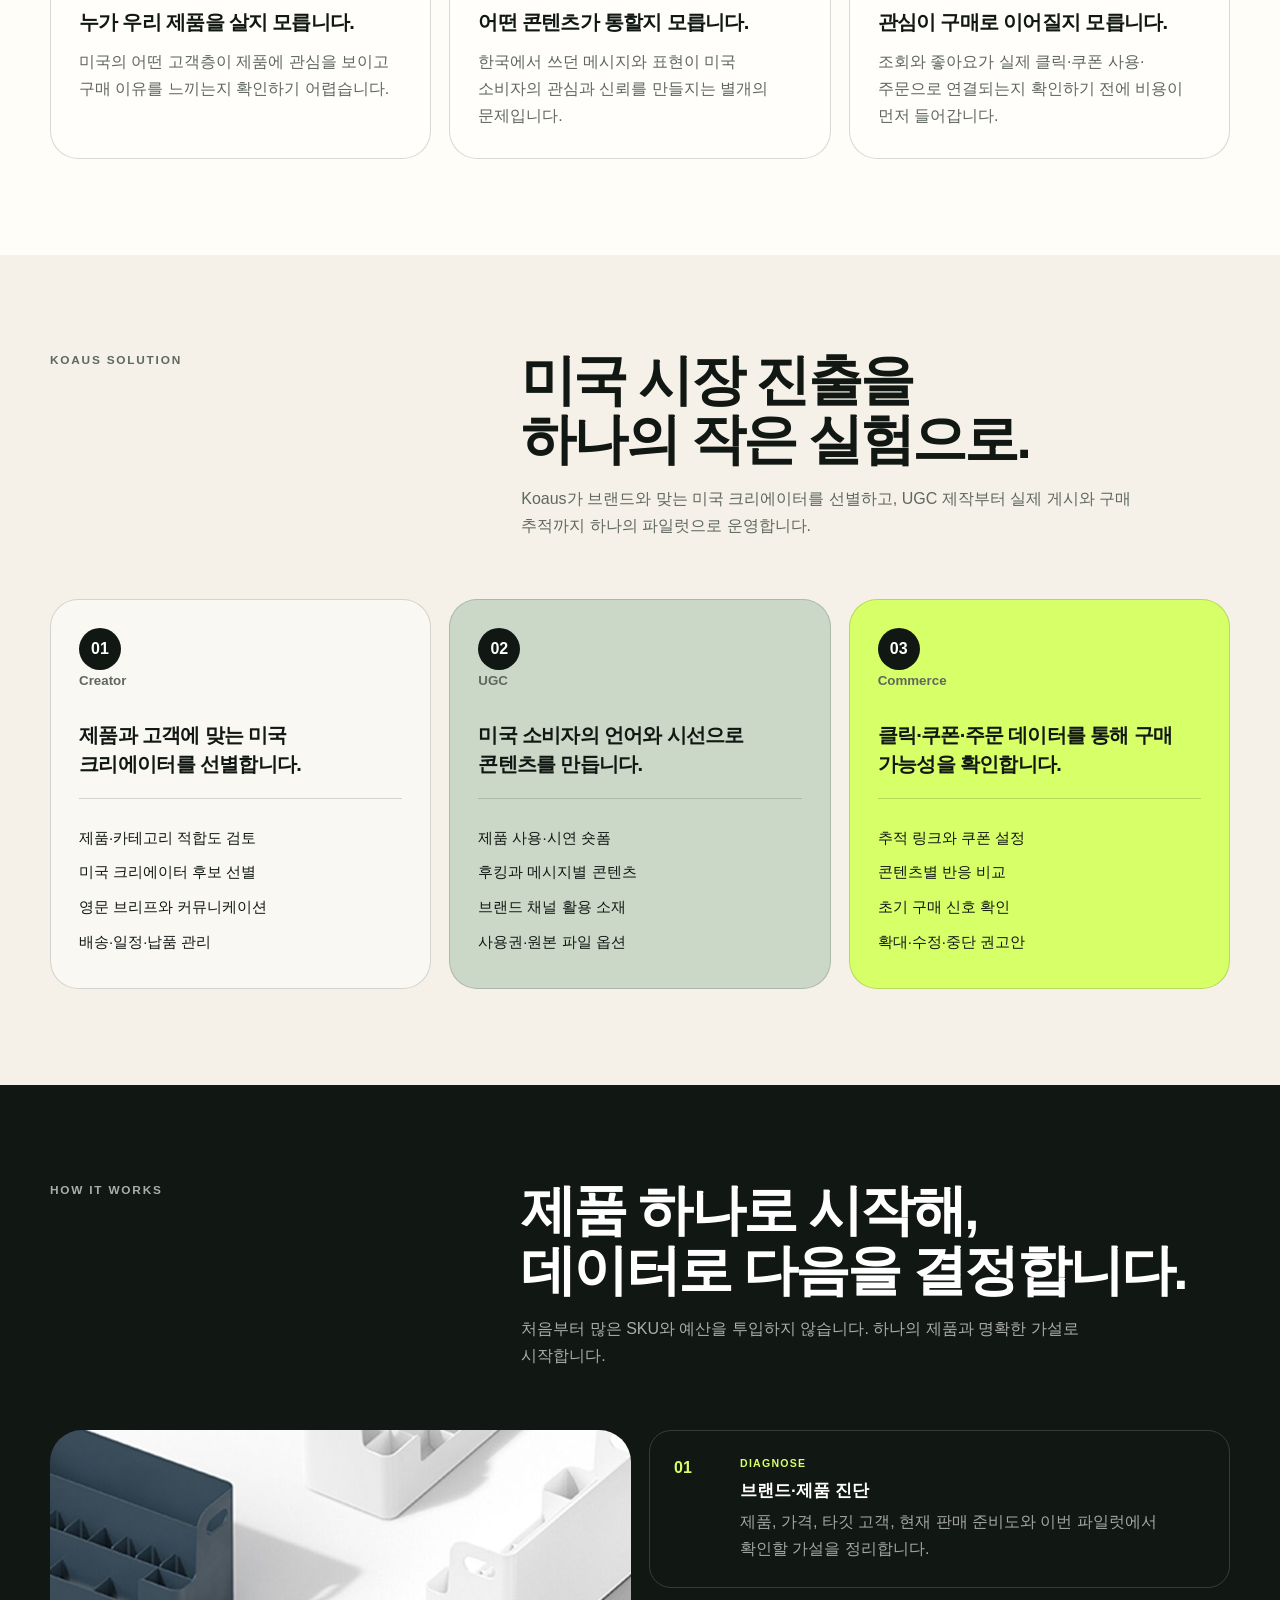
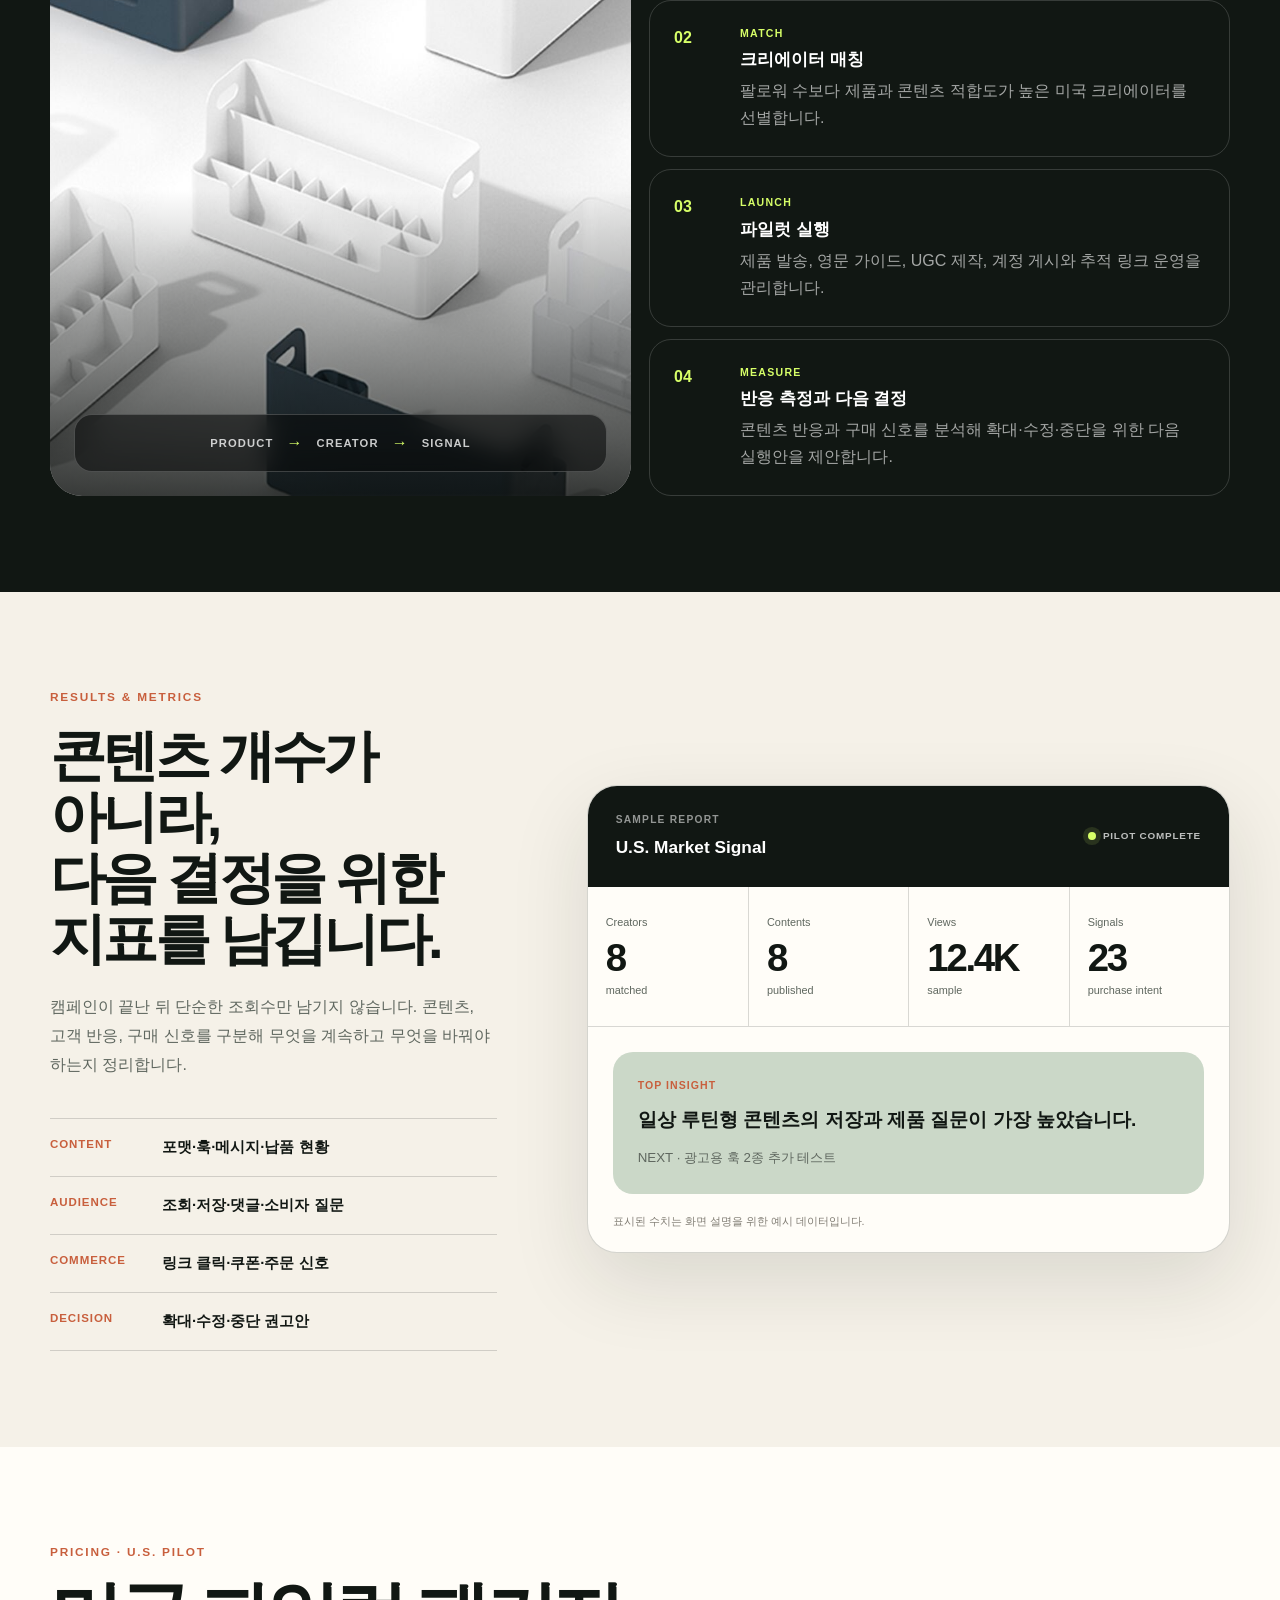
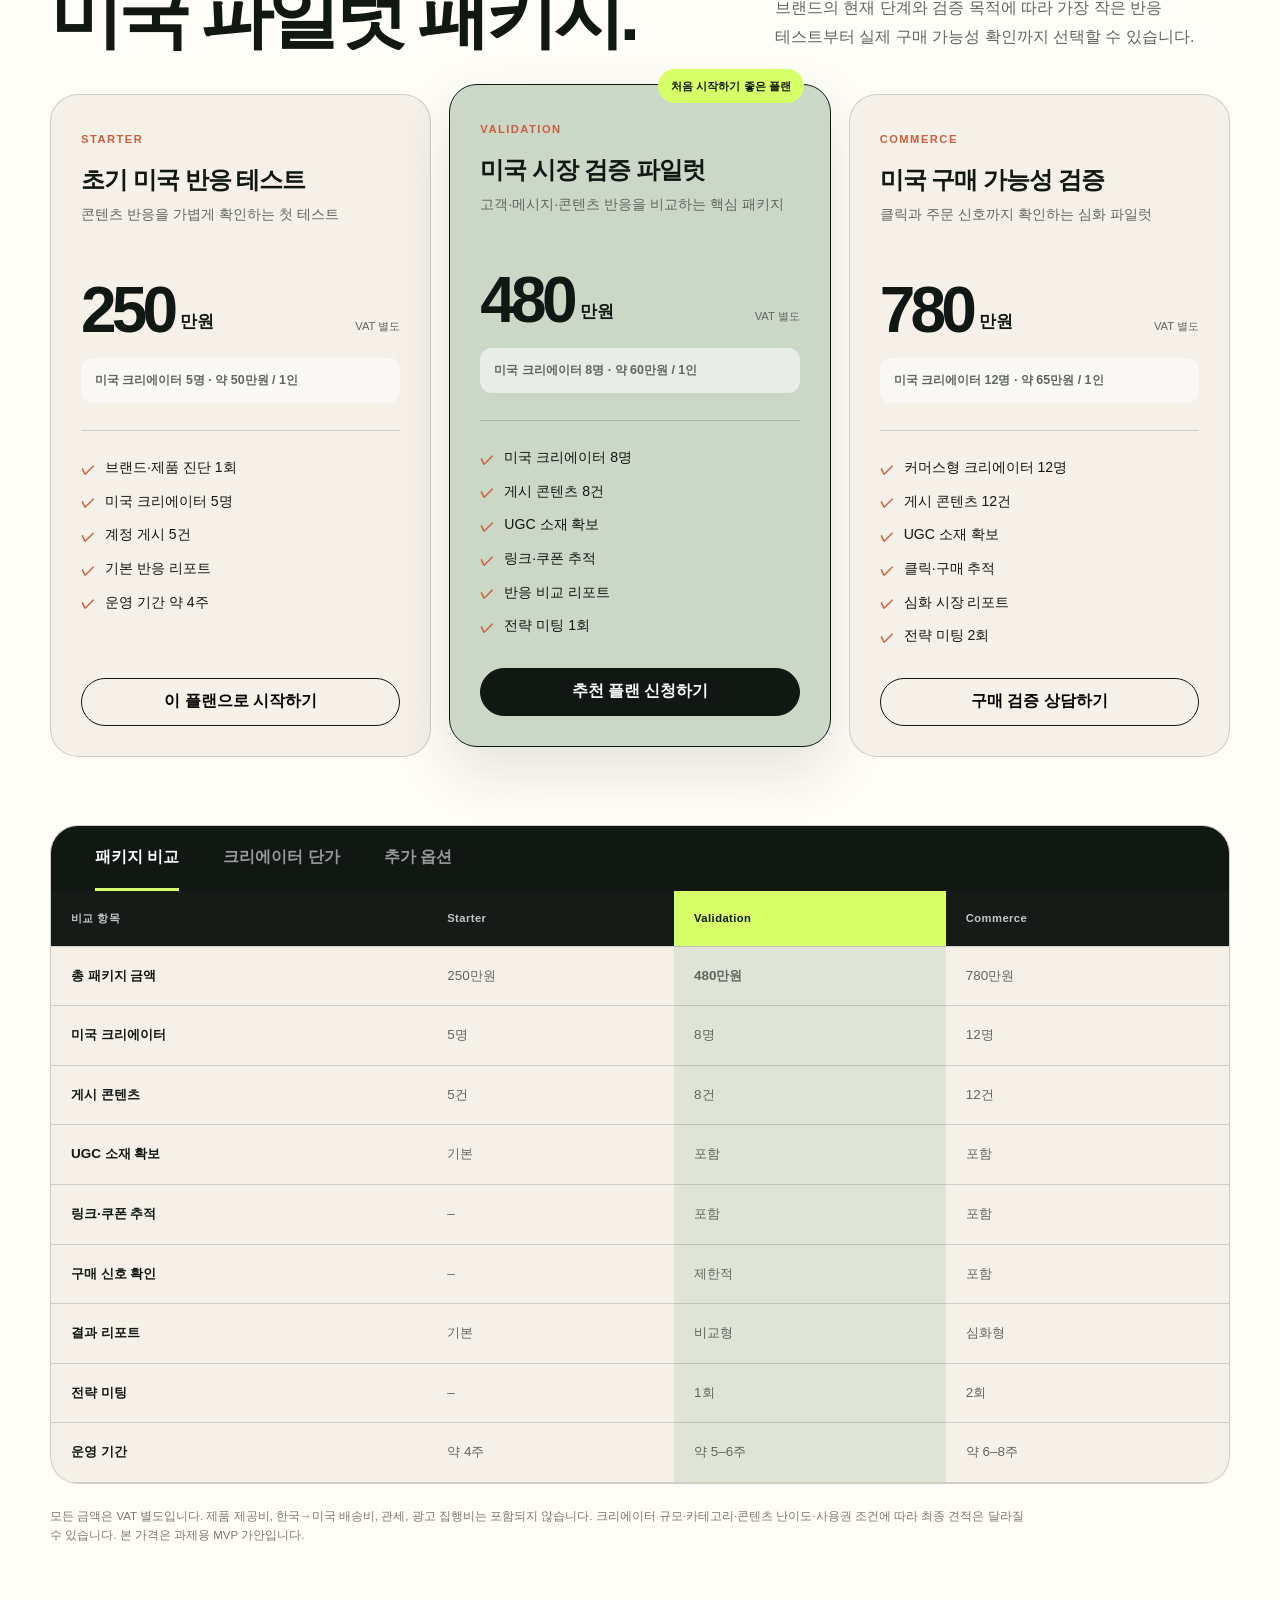
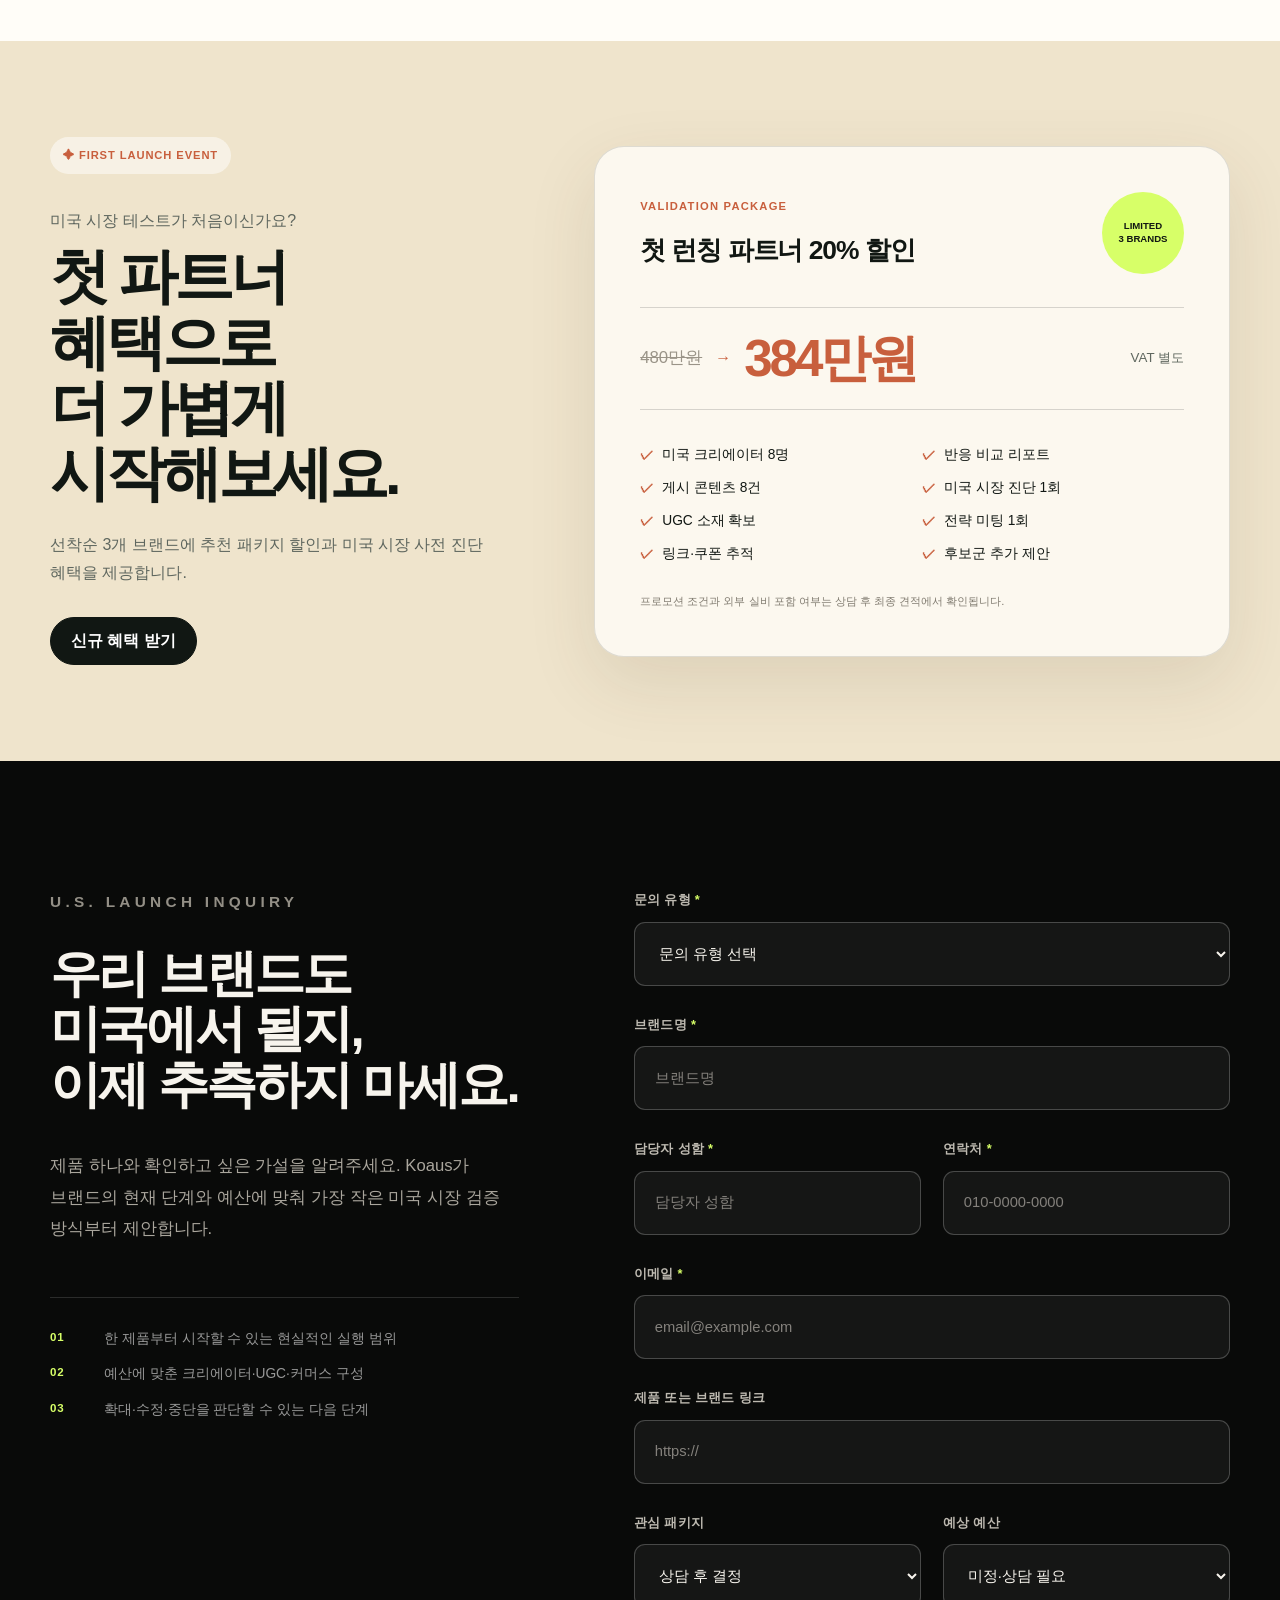
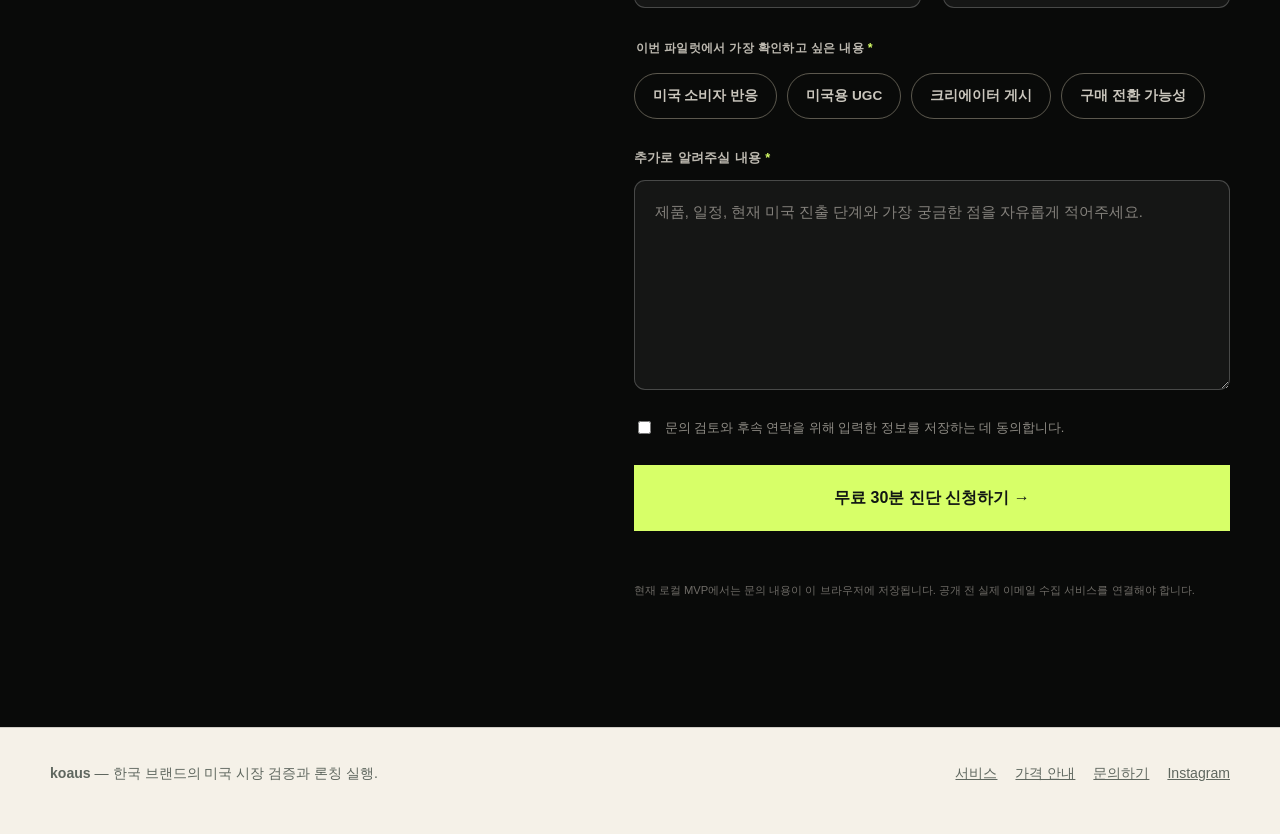
==== commit 0b1578aa: "feat: integrate final U.S. pilot landing content" ====
--- a/index.html
+++ b/index.html
@@ -3,12 +3,14 @@
 <head>
   <meta charset="UTF-8" />
   <meta name="viewport" content="width=device-width, initial-scale=1.0" />
-  <meta name="description" content="Koaus는 한국 브랜드의 미국 진출을 크리에이터 시딩, UGC, 아마존 실행으로 검증하는 글로벌 런치 스튜디오입니다." />
+  <meta name="description" content="Koaus는 한국 브랜드가 큰 비용과 재고를 투입하기 전에 미국 크리에이터, UGC, 커머스 파일럿으로 시장 가능성을 검증하도록 돕는 런치 스튜디오입니다." />
   <meta name="theme-color" content="#111713" />
   <title>Koaus Launch Studio — 한국 브랜드의 미국 진출 파일럿</title>
   <link rel="stylesheet" href="css/koahouse.css" />
   <link rel="stylesheet" href="css/koahouse-v2.css" />
+  <link rel="stylesheet" href="css/koahouse-final.css" />
   <script src="js/koahouse.js" defer></script>
+  <script src="js/koahouse-final.js" defer></script>
 </head>
 <body>
   <a class="skip-link" href="#main-content" data-i18n="skip">본문으로 바로가기</a>
@@ -18,7 +20,7 @@
       <nav class="desktop-nav" aria-label="Primary navigation">
         <a href="#services" data-i18n="navServices">서비스</a>
         <a href="#process" data-i18n="navProcess">진행 방식</a>
-        <a href="#fit" data-i18n="navFit">적합한 브랜드</a>
+        <a href="#pricing" data-final-i18n="navPricing">가격 안내</a>
         <a href="#contact" data-i18n="navContact">문의하기</a>
         <a class="export-voucher-nav" href="export-voucher.html" data-i18n="navExportVoucher">수출바우처</a>
       </nav>
@@ -35,7 +37,7 @@
     <nav class="mobile-menu" id="mobile-menu" aria-label="Mobile navigation" hidden>
       <a href="#services" data-i18n="navServices">서비스</a>
       <a href="#process" data-i18n="navProcess">진행 방식</a>
-      <a href="#fit" data-i18n="navFit">적합한 브랜드</a>
+      <a href="#pricing" data-final-i18n="navPricing">가격 안내</a>
       <a href="#contact" data-i18n="navContact">문의하기</a>
       <a class="mobile-shop-link" href="http://localhost:8001" aria-label="Go to Koaus Shop">koaus shop <span aria-hidden="true">↗</span></a>
       <a class="mobile-export-voucher-link" href="export-voucher.html" data-i18n="navExportVoucher">수출바우처</a>
@@ -144,12 +146,12 @@
 
     <div class="hero-ugc-proof" data-reveal>
       <div>
-        <strong>10–30</strong>
-        <span data-i18n="proofCreators">파일럿별 타깃 크리에이터</span>
+        <strong>5–12</strong>
+        <span data-i18n="proofCreators">패키지별 미국 크리에이터</span>
       </div>
       <div>
-        <strong>30 days</strong>
-        <span data-i18n="proofDays">브리프부터 시장 반응까지</span>
+        <strong>4–8 weeks</strong>
+        <span data-i18n="proofDays">진단부터 결과 리포트까지</span>
       </div>
       <div>
         <strong>UGC → Commerce</strong>
@@ -159,24 +161,42 @@
   </div>
 </section>
 
-    <section class="logo-strip">
+    <section class="logo-strip koaus-insight-strip" aria-label="Koaus market testing principle">
       <div class="shell logo-strip-inner">
-        <strong data-i18n="notDirectory">단순 크리에이터 디렉터리가 아닙니다.</strong>
-        <span data-i18n="compactTeam">대형 대행사를 쓰기엔 이른 한국 브랜드를 위한 소형 미국 런치팀입니다.</span>
-        <span data-i18n="focus">한국 기반 · 미국 시장 집중</span>
-      </div>
-    </section>
-
-    <section class="section section--cream" data-reveal>
+        <strong data-final-i18n="insightStripTitle">큰 론칭 전에, 작은 시장 신호부터 확인하세요.</strong>
+        <span data-final-i18n="insightStripBody">미국 크리에이터 반응과 UGC, 클릭·구매 데이터를 먼저 확인한 뒤 다음 투자를 결정합니다.</span>
+        <span class="insight-strip-keyword">TEST · LEARN · DECIDE</span>
+      </div>
+    </section>
+
+    <section class="section section--cream" id="why" data-reveal>
       <div class="shell">
         <div class="section-heading">
-          <div><p class="section-kicker" data-i18n="gapKicker">시장의 공백</p></div>
-          <div><h2 data-i18n="gapTitle">좋은 제품도 ‘수출 준비’와 ‘시장 준비’ 사이에서 멈춥니다.</h2><p data-i18n="gapBody">많은 한국 브랜드가 제품과 의지는 있지만, 현지 콘텐츠·신뢰할 수 있는 크리에이터·미국 소비자용 판매 페이지가 부족합니다.</p></div>
+          <div><p class="section-kicker" data-final-i18n="problemKicker">미국 진출의 불확실성</p></div>
+          <div>
+            <h2 data-final-i18n="problemTitle">미국에 진출하는 것보다,<br />미국에서 통할 근거를 찾는 일이 먼저입니다.</h2>
+            <p data-final-i18n="problemBody">누가 사고, 어떤 콘텐츠에 반응하며, 실제 구매로 이어질지 모르는 상태에서 재고·광고·물류비부터 투입하는 것이 가장 큰 위험입니다.</p>
+          </div>
         </div>
         <div class="problem-grid">
-          <article class="problem-card"><span>01</span><h3 data-i18n="problem1Title">현지 증거 부족</h3><p data-i18n="problem1Body">번역된 카피만으로는 미국 소비자가 실제로 사용하고 설명하는 장면을 대신할 수 없습니다.</p></article>
-          <article class="problem-card"><span>02</span><h3 data-i18n="problem2Title">콘텐츠가 노출에서 끝남</h3><p data-i18n="problem2Body">크리에이터 게시물은 생기지만, 좋은 후킹과 영상이 상세페이지나 광고 자산으로 이어지지 않습니다.</p></article>
-          <article class="problem-card"><span>03</span><h3 data-i18n="problem3Title">대형 대행사는 아직 이름</h3><p data-i18n="problem3Body">큰 재고와 장기 계약 전, 작고 측정 가능한 파일럿이 먼저 필요합니다.</p></article>
+          <article class="problem-card">
+            <span>01</span>
+            <small>Customer Uncertainty</small>
+            <h3 data-final-i18n="problem1Title">누가 우리 제품을 살지 모릅니다.</h3>
+            <p data-final-i18n="problem1Body">미국의 어떤 고객층이 제품에 관심을 보이고 구매 이유를 느끼는지 확인하기 어렵습니다.</p>
+          </article>
+          <article class="problem-card">
+            <span>02</span>
+            <small>Content Uncertainty</small>
+            <h3 data-final-i18n="problem2Title">어떤 콘텐츠가 통할지 모릅니다.</h3>
+            <p data-final-i18n="problem2Body">한국에서 쓰던 메시지와 표현이 미국 소비자의 관심과 신뢰를 만들지는 별개의 문제입니다.</p>
+          </article>
+          <article class="problem-card">
+            <span>03</span>
+            <small>Commerce Uncertainty</small>
+            <h3 data-final-i18n="problem3Title">관심이 구매로 이어질지 모릅니다.</h3>
+            <p data-final-i18n="problem3Body">조회와 좋아요가 실제 클릭·쿠폰 사용·주문으로 연결되는지 확인하기 전에 비용이 먼저 들어갑니다.</p>
+          </article>
         </div>
       </div>
     </section>
@@ -184,120 +204,321 @@
     <section class="section" id="services" data-reveal>
       <div class="shell">
         <div class="section-heading">
-          <div><p class="section-kicker" data-i18n="servicesKicker">서비스</p></div>
-          <div><h2 data-i18n="servicesTitle">세 가지 실행 모듈, 하나의 측정 가능한 파일럿.</h2><p data-i18n="servicesBody">하나만 시작하거나, 세 가지를 결합해 미국 시장 반응을 검증할 수 있습니다.</p></div>
+          <div><p class="section-kicker" data-final-i18n="solutionKicker">KOAUS SOLUTION</p></div>
+          <div>
+            <h2 data-final-i18n="solutionTitle">미국 시장 진출을<br />하나의 작은 실험으로.</h2>
+            <p data-final-i18n="solutionBody">Koaus가 브랜드와 맞는 미국 크리에이터를 선별하고, UGC 제작부터 실제 게시와 구매 추적까지 하나의 파일럿으로 운영합니다.</p>
+          </div>
         </div>
         <div class="service-grid">
-          <article class="service-card"><span>01</span><small data-i18n="service1Small">Creator Seeding</small><h3 data-i18n="service1Title">적합한 마이크로 크리에이터를 찾고 캠페인을 끝까지 운영합니다.</h3><ul><li data-i18n="service1a">크리에이터 발굴·검수</li><li data-i18n="service1b">영문 캠페인 브리프</li><li data-i18n="service1c">배송·기한 관리</li><li data-i18n="service1d">콘텐츠 회수·리포트</li></ul></article>
-          <article class="service-card"><span>02</span><small data-i18n="service2Small">UGC Production</small><h3 data-i18n="service2Title">하루짜리 언급이 아니라 재사용 가능한 콘텐츠 자산을 만듭니다.</h3><ul><li data-i18n="service2a">제품 사용·시연 영상</li><li data-i18n="service2b">후킹·숏폼 변형</li><li data-i18n="service2c">사용권 조율</li><li data-i18n="service2d">상세페이지용 자산</li></ul></article>
-          <article class="service-card"><span>03</span><small data-i18n="service3Small">Commerce Launch</small><h3 data-i18n="service3Title">크리에이터 인사이트를 아마존 판매 테스트로 연결합니다.</h3><ul><li data-i18n="service3a">경쟁·포지셔닝 분석</li><li data-i18n="service3b">영문 리스팅·비주얼</li><li data-i18n="service3c">오퍼·런치 구조</li><li data-i18n="service3d">판매·콘텐츠 학습</li></ul></article>
+          <article class="service-card">
+            <span>01</span><small>Creator</small>
+            <h3 data-final-i18n="service1Title">제품과 고객에 맞는 미국 크리에이터를 선별합니다.</h3>
+            <ul>
+              <li data-final-i18n="service1a">제품·카테고리 적합도 검토</li>
+              <li data-final-i18n="service1b">미국 크리에이터 후보 선별</li>
+              <li data-final-i18n="service1c">영문 브리프와 커뮤니케이션</li>
+              <li data-final-i18n="service1d">배송·일정·납품 관리</li>
+            </ul>
+          </article>
+          <article class="service-card">
+            <span>02</span><small>UGC</small>
+            <h3 data-final-i18n="service2Title">미국 소비자의 언어와 시선으로 콘텐츠를 만듭니다.</h3>
+            <ul>
+              <li data-final-i18n="service2a">제품 사용·시연 숏폼</li>
+              <li data-final-i18n="service2b">후킹과 메시지별 콘텐츠</li>
+              <li data-final-i18n="service2c">브랜드 채널 활용 소재</li>
+              <li data-final-i18n="service2d">사용권·원본 파일 옵션</li>
+            </ul>
+          </article>
+          <article class="service-card">
+            <span>03</span><small>Commerce</small>
+            <h3 data-final-i18n="service3Title">클릭·쿠폰·주문 데이터를 통해 구매 가능성을 확인합니다.</h3>
+            <ul>
+              <li data-final-i18n="service3a">추적 링크와 쿠폰 설정</li>
+              <li data-final-i18n="service3b">콘텐츠별 반응 비교</li>
+              <li data-final-i18n="service3c">초기 구매 신호 확인</li>
+              <li data-final-i18n="service3d">확대·수정·중단 권고안</li>
+            </ul>
+          </article>
         </div>
       </div>
     </section>
 
     <section class="section section--ink" id="process" data-reveal>
       <div class="shell">
-        <div class="section-heading"><div><p class="section-kicker" data-i18n="processKicker">30일 파일럿</p></div><div><h2 data-i18n="processTitle">작게 시작하되, 배울 수 있도록 구조화합니다.</h2><p data-i18n="processBody">제품·메시지·콘텐츠가 미국 시장에서 통하는지 확인한 뒤 다음 투자를 결정합니다.</p></div></div>
+        <div class="section-heading">
+          <div><p class="section-kicker" data-final-i18n="processKicker">HOW IT WORKS</p></div>
+          <div>
+            <h2 data-final-i18n="processTitle">제품 하나로 시작해,<br />데이터로 다음을 결정합니다.</h2>
+            <p data-final-i18n="processBody">처음부터 많은 SKU와 예산을 투입하지 않습니다. 하나의 제품과 명확한 가설로 시작합니다.</p>
+          </div>
+        </div>
         <div class="process">
-          <div class="process-visual"><video autoplay muted loop playsinline preload="metadata" poster="images/product-desk-organizer.jpg"><source src="videos/ugc-desk-reset.mp4" type="video/mp4" /></video></div>
+          <div class="process-visual">
+            <video autoplay muted loop playsinline preload="metadata" poster="images/product-desk-organizer.jpg"><source src="videos/ugc-desk-reset.mp4" type="video/mp4" /></video>
+            <div class="process-visual-caption"><span>PRODUCT</span><b>→</b><span>CREATOR</span><b>→</b><span>SIGNAL</span></div>
+          </div>
           <div class="process-list">
-            <article class="process-step"><b>01</b><div><h3 data-i18n="step1Title">런치 진단</h3><p data-i18n="step1Body">제품, 가격, 카테고리, 현재 자산과 가장 큰 진출 리스크를 검토합니다.</p></div></article>
-            <article class="process-step"><b>02</b><div><h3 data-i18n="step2Title">크리에이터·콘텐츠 각도 선정</h3><p data-i18n="step2Body">도달 수보다 제품 적합성과 검증 가능한 콘텐츠 가설을 우선합니다.</p></div></article>
-            <article class="process-step"><b>03</b><div><h3 data-i18n="step3Title">캠페인 실행</h3><p data-i18n="step3Body">브리프, 배송, 팔로업, 납품, 크리에이터 피드백을 관리합니다.</p></div></article>
-            <article class="process-step"><b>04</b><div><h3 data-i18n="step4Title">커머스 적용</h3><p data-i18n="step4Body">성과가 좋은 후킹과 영상을 상세페이지·SNS·광고 자산으로 전환합니다.</p></div></article>
-            <article class="process-step"><b>05</b><div><h3 data-i18n="step5Title">Go / Refine / Stop 결정</h3><p data-i18n="step5Body">다음 미국 투자에 대한 근거 기반 권고안을 제공합니다.</p></div></article>
-          </div>
-        </div>
-      </div>
-    </section>
-
-    <section class="section" id="fit" data-reveal>
-      <div class="shell fit-wrap">
-        <div><p class="section-kicker" data-i18n="fitKicker">적합한 브랜드</p><h2 data-i18n="fitTitle">첫 번째 진지한 미국 테스트를 준비하는 브랜드.</h2><p data-i18n="fitBody">Koaus는 대규모 인플루언서 플랫폼이 아니라 초기 실행 파트너입니다.</p></div>
-        <div class="fit-list">
-          <div class="fit-item"><b>✓</b><div><strong data-i18n="fit1Title">완제품이 이미 있습니다.</strong><br /><span data-i18n="fit1Body">생산은 준비됐지만 미국용 메시지와 증거가 부족합니다.</span></div></div>
-          <div class="fit-item"><b>✓</b><div><strong data-i18n="fit2Title">수백만 DB보다 10–30명의 적합한 크리에이터가 필요합니다.</strong><br /><span data-i18n="fit2Body">허수 도달보다 신뢰도·납기·카테고리 적합성을 봅니다.</span></div></div>
-          <div class="fit-item"><b>✓</b><div><strong data-i18n="fit3Title">콘텐츠를 재사용하고 싶습니다.</strong><br /><span data-i18n="fit3Body">아마존, 자사몰, 광고, 바이어 제안서 활용까지 고려합니다.</span></div></div>
-          <div class="fit-item"><b>✓</b><div><strong data-i18n="fit4Title">재고 확대 전에 증거가 필요합니다.</strong><br /><span data-i18n="fit4Body">노출 숫자보다 다음 투자 결정을 원합니다.</span></div></div>
-        </div>
+            <article class="process-step"><b>01</b><div><small>DIAGNOSE</small><h3 data-final-i18n="step1Title">브랜드·제품 진단</h3><p data-final-i18n="step1Body">제품, 가격, 타깃 고객, 현재 판매 준비도와 이번 파일럿에서 확인할 가설을 정리합니다.</p></div></article>
+            <article class="process-step"><b>02</b><div><small>MATCH</small><h3 data-final-i18n="step2Title">크리에이터 매칭</h3><p data-final-i18n="step2Body">팔로워 수보다 제품과 콘텐츠 적합도가 높은 미국 크리에이터를 선별합니다.</p></div></article>
+            <article class="process-step"><b>03</b><div><small>LAUNCH</small><h3 data-final-i18n="step3Title">파일럿 실행</h3><p data-final-i18n="step3Body">제품 발송, 영문 가이드, UGC 제작, 계정 게시와 추적 링크 운영을 관리합니다.</p></div></article>
+            <article class="process-step"><b>04</b><div><small>MEASURE</small><h3 data-final-i18n="step4Title">반응 측정과 다음 결정</h3><p data-final-i18n="step4Body">콘텐츠 반응과 구매 신호를 분석해 확대·수정·중단을 위한 다음 실행안을 제안합니다.</p></div></article>
+          </div>
+        </div>
+      </div>
+    </section>
+
+    <section class="section koaus-results" id="results" data-reveal>
+      <div class="shell koaus-results__grid">
+        <div class="koaus-results__copy">
+          <p class="section-kicker" data-final-i18n="resultsKicker">RESULTS & METRICS</p>
+          <h2 data-final-i18n="resultsTitle">콘텐츠 개수가 아니라,<br />다음 결정을 위한 지표를 남깁니다.</h2>
+          <p data-final-i18n="resultsBody">캠페인이 끝난 뒤 단순한 조회수만 남기지 않습니다. 콘텐츠, 고객 반응, 구매 신호를 구분해 무엇을 계속하고 무엇을 바꿔야 하는지 정리합니다.</p>
+          <ul class="koaus-results__list">
+            <li><span>Content</span><b data-final-i18n="metricContent">포맷·훅·메시지·납품 현황</b></li>
+            <li><span>Audience</span><b data-final-i18n="metricAudience">조회·저장·댓글·소비자 질문</b></li>
+            <li><span>Commerce</span><b data-final-i18n="metricCommerce">링크 클릭·쿠폰·주문 신호</b></li>
+            <li><span>Decision</span><b data-final-i18n="metricDecision">확대·수정·중단 권고안</b></li>
+          </ul>
+        </div>
+        <div class="koaus-dashboard" aria-label="미국 시장 파일럿 결과 리포트 예시">
+          <div class="koaus-dashboard__top">
+            <div><span>SAMPLE REPORT</span><strong>U.S. Market Signal</strong></div>
+            <span class="koaus-dashboard__status"><i></i> PILOT COMPLETE</span>
+          </div>
+          <div class="koaus-dashboard__metrics">
+            <article><span>Creators</span><strong>8</strong><small>matched</small></article>
+            <article><span>Contents</span><strong>8</strong><small>published</small></article>
+            <article><span>Views</span><strong>12.4K</strong><small>sample</small></article>
+            <article><span>Signals</span><strong>23</strong><small>purchase intent</small></article>
+          </div>
+          <div class="koaus-dashboard__insight">
+            <span>TOP INSIGHT</span>
+            <strong data-final-i18n="dashboardInsight">일상 루틴형 콘텐츠의 저장과 제품 질문이 가장 높았습니다.</strong>
+            <small data-final-i18n="dashboardNext">NEXT · 광고용 훅 2종 추가 테스트</small>
+          </div>
+          <p data-final-i18n="dashboardDisclaimer">표시된 수치는 화면 설명을 위한 예시 데이터입니다.</p>
+        </div>
+      </div>
+    </section>
+
+    <section class="section koaus-pricing" id="pricing" data-reveal aria-labelledby="pricing-title">
+      <div class="shell">
+        <div class="koaus-pricing__heading">
+          <div><p class="section-kicker" data-final-i18n="pricingKicker">PRICING · U.S. PILOT</p><h2 id="pricing-title" data-final-i18n="pricingTitle">미국 파일럿 패키지.</h2></div>
+          <p data-final-i18n="pricingBody">브랜드의 현재 단계와 검증 목적에 따라 가장 작은 반응 테스트부터 실제 구매 가능성 확인까지 선택할 수 있습니다.</p>
+        </div>
+
+        <div class="koaus-pricing__cards">
+          <article class="koaus-plan-card">
+            <div class="koaus-plan-card__head"><span>STARTER</span><h3 data-final-i18n="starterTitle">초기 미국 반응 테스트</h3><p data-final-i18n="starterDesc">콘텐츠 반응을 가볍게 확인하는 첫 테스트</p></div>
+            <div class="koaus-price"><strong data-final-price-ko="250" data-final-price-en="₩2.5M">250</strong><span data-final-price-ko="만원" data-final-price-en="">만원</span><small data-final-i18n="vatExcluded">VAT 별도</small></div>
+            <p class="koaus-per-person" data-final-i18n="starterPerPerson">미국 크리에이터 5명 · 약 50만원 / 1인</p>
+            <ul>
+              <li data-final-i18n="starter1">브랜드·제품 진단 1회</li><li data-final-i18n="starter2">미국 크리에이터 5명</li><li data-final-i18n="starter3">계정 게시 5건</li><li data-final-i18n="starter4">기본 반응 리포트</li><li data-final-i18n="starter5">운영 기간 약 4주</li>
+            </ul>
+            <button class="button button--ghost koaus-plan-select" type="button" data-plan="Starter" data-final-i18n="starterCta">이 플랜으로 시작하기</button>
+          </article>
+
+          <article class="koaus-plan-card koaus-plan-card--featured">
+            <div class="koaus-popular-badge" data-final-i18n="popularPlan">처음 시작하기 좋은 플랜</div>
+            <div class="koaus-plan-card__head"><span>VALIDATION</span><h3 data-final-i18n="validationTitle">미국 시장 검증 파일럿</h3><p data-final-i18n="validationDesc">고객·메시지·콘텐츠 반응을 비교하는 핵심 패키지</p></div>
+            <div class="koaus-price"><strong data-final-price-ko="480" data-final-price-en="₩4.8M">480</strong><span data-final-price-ko="만원" data-final-price-en="">만원</span><small data-final-i18n="vatExcluded">VAT 별도</small></div>
+            <p class="koaus-per-person" data-final-i18n="validationPerPerson">미국 크리에이터 8명 · 약 60만원 / 1인</p>
+            <ul>
+              <li data-final-i18n="validation1">미국 크리에이터 8명</li><li data-final-i18n="validation2">게시 콘텐츠 8건</li><li data-final-i18n="validation3">UGC 소재 확보</li><li data-final-i18n="validation4">링크·쿠폰 추적</li><li data-final-i18n="validation5">반응 비교 리포트</li><li data-final-i18n="validation6">전략 미팅 1회</li>
+            </ul>
+            <button class="button button--dark koaus-plan-select" type="button" data-plan="Validation" data-final-i18n="validationCta">추천 플랜 신청하기</button>
+          </article>
+
+          <article class="koaus-plan-card">
+            <div class="koaus-plan-card__head"><span>COMMERCE</span><h3 data-final-i18n="commerceTitle">미국 구매 가능성 검증</h3><p data-final-i18n="commerceDesc">클릭과 주문 신호까지 확인하는 심화 파일럿</p></div>
+            <div class="koaus-price"><strong data-final-price-ko="780" data-final-price-en="₩7.8M">780</strong><span data-final-price-ko="만원" data-final-price-en="">만원</span><small data-final-i18n="vatExcluded">VAT 별도</small></div>
+            <p class="koaus-per-person" data-final-i18n="commercePerPerson">미국 크리에이터 12명 · 약 65만원 / 1인</p>
+            <ul>
+              <li data-final-i18n="commerce1">커머스형 크리에이터 12명</li><li data-final-i18n="commerce2">게시 콘텐츠 12건</li><li data-final-i18n="commerce3">UGC 소재 확보</li><li data-final-i18n="commerce4">클릭·구매 추적</li><li data-final-i18n="commerce5">심화 시장 리포트</li><li data-final-i18n="commerce6">전략 미팅 2회</li>
+            </ul>
+            <button class="button button--ghost koaus-plan-select" type="button" data-plan="Commerce" data-final-i18n="commerceCta">구매 검증 상담하기</button>
+          </article>
+        </div>
+
+        <div class="koaus-pricing-detail">
+          <div class="koaus-detail-tabs" role="tablist" aria-label="가격 상세 정보">
+            <button class="koaus-detail-tab is-active" type="button" role="tab" aria-selected="true" aria-controls="comparison-panel" id="comparison-tab" data-final-i18n="tabCompare">패키지 비교</button>
+            <button class="koaus-detail-tab" type="button" role="tab" aria-selected="false" aria-controls="rate-panel" id="rate-tab" data-final-i18n="tabRate">크리에이터 단가</button>
+            <button class="koaus-detail-tab" type="button" role="tab" aria-selected="false" aria-controls="option-panel" id="option-tab" data-final-i18n="tabOptions">추가 옵션</button>
+          </div>
+
+          <div class="koaus-tab-panel is-active" id="comparison-panel" role="tabpanel" aria-labelledby="comparison-tab">
+            <div class="koaus-table-scroll" tabindex="0">
+              <table>
+                <thead><tr><th data-final-i18n="comparisonItem">비교 항목</th><th>Starter</th><th class="featured-column">Validation</th><th>Commerce</th></tr></thead>
+                <tbody>
+                  <tr><th data-final-i18n="totalPackagePrice">총 패키지 금액</th><td data-final-price-ko="250만원" data-final-price-en="₩2.5M">250만원</td><td class="featured-column"><strong data-final-price-ko="480만원" data-final-price-en="₩4.8M">480만원</strong></td><td data-final-price-ko="780만원" data-final-price-en="₩7.8M">780만원</td></tr>
+                  <tr><th data-final-i18n="usCreators">미국 크리에이터</th><td data-final-price-ko="5명" data-final-price-en="5">5명</td><td class="featured-column" data-final-price-ko="8명" data-final-price-en="8">8명</td><td data-final-price-ko="12명" data-final-price-en="12">12명</td></tr>
+                  <tr><th data-final-i18n="postedContent">게시 콘텐츠</th><td data-final-price-ko="5건" data-final-price-en="5">5건</td><td class="featured-column" data-final-price-ko="8건" data-final-price-en="8">8건</td><td data-final-price-ko="12건" data-final-price-en="12">12건</td></tr>
+                  <tr><th data-final-i18n="ugcAssets">UGC 소재 확보</th><td data-final-i18n="basic">기본</td><td class="featured-column" data-final-i18n="included">포함</td><td data-final-i18n="included">포함</td></tr>
+                  <tr><th data-final-i18n="linkCouponTracking">링크·쿠폰 추적</th><td>–</td><td class="featured-column" data-final-i18n="included">포함</td><td data-final-i18n="included">포함</td></tr>
+                  <tr><th data-final-i18n="purchaseSignal">구매 신호 확인</th><td>–</td><td class="featured-column" data-final-i18n="limited">제한적</td><td data-final-i18n="included">포함</td></tr>
+                  <tr><th data-final-i18n="resultReport">결과 리포트</th><td data-final-i18n="basic">기본</td><td class="featured-column" data-final-i18n="comparative">비교형</td><td data-final-i18n="advanced">심화형</td></tr>
+                  <tr><th data-final-i18n="strategyMeeting">전략 미팅</th><td>–</td><td class="featured-column" data-final-i18n="once">1회</td><td data-final-i18n="twice">2회</td></tr>
+                  <tr><th data-final-i18n="operationPeriod">운영 기간</th><td data-final-i18n="fourWeeks">약 4주</td><td class="featured-column" data-final-i18n="fiveSixWeeks">약 5–6주</td><td data-final-i18n="sixEightWeeks">약 6–8주</td></tr>
+                </tbody>
+              </table>
+            </div>
+          </div>
+
+          <div class="koaus-tab-panel" id="rate-panel" role="tabpanel" aria-labelledby="rate-tab" hidden>
+            <div class="koaus-table-scroll" tabindex="0">
+              <table>
+                <thead><tr><th data-final-i18n="rateType">유형</th><th data-final-i18n="ratePurpose">활용 목적</th><th data-final-i18n="creatorCondition">크리에이터 조건</th><th data-final-i18n="minimumPeople">최소 인원</th><th data-final-i18n="ratePerPerson">단가 / 1인</th><th data-final-i18n="note">비고</th></tr></thead>
+                <tbody>
+                  <tr><th>UGC Basic</th><td data-final-i18n="ugcPurpose">브랜드 채널용 UGC</td><td data-final-i18n="ugcCreatorType">미국 UGC 제작형</td><td data-final-price-ko="3명" data-final-price-en="3">3명</td><td class="koaus-price-cell" data-final-price-ko="25만원" data-final-price-en="₩250K">25만원</td><td data-final-i18n="noPosting">계정 게시 없음</td></tr>
+                  <tr><th>Posting Starter</th><td data-final-i18n="initialResponseTest">초기 반응 테스트</td><td>1K–10K <span data-final-i18n="followers">팔로워</span></td><td data-final-price-ko="5명" data-final-price-en="5">5명</td><td class="koaus-price-cell" data-final-price-ko="32만원" data-final-price-en="₩320K">32만원</td><td data-final-i18n="onePost">게시 1건</td></tr>
+                  <tr><th>Nano</th><td data-final-i18n="targetResponseValidation">타깃 반응 검증</td><td data-final-i18n="categoryFitNano">카테고리 적합 1K–10K</td><td data-final-price-ko="5명" data-final-price-en="5">5명</td><td class="koaus-price-cell" data-final-price-ko="45만원" data-final-price-en="₩450K">45만원</td><td data-final-i18n="postBasicReport">게시 + 기본 리포트</td></tr>
+                  <tr><th>Micro</th><td data-final-i18n="reachTrust">도달·신뢰 확보</td><td>10K–50K <span data-final-i18n="followers">팔로워</span></td><td data-final-price-ko="3명" data-final-price-en="3">3명</td><td class="koaus-price-cell" data-final-price-ko="55만원~" data-final-price-en="From ₩550K">55만원~</td><td data-final-i18n="variesCategory">카테고리별 변동</td></tr>
+                  <tr><th>Commerce</th><td data-final-i18n="clickPurchaseTest">클릭·구매 테스트</td><td data-final-i18n="purchaseCreator">구매 유도형</td><td data-final-price-ko="5명" data-final-price-en="5">5명</td><td class="koaus-price-cell" data-final-price-ko="50만원~" data-final-price-en="From ₩500K">50만원~</td><td data-final-i18n="performanceFee">성과 수수료 별도</td></tr>
+                  <tr><th>Custom</th><td data-final-i18n="brandCustom">브랜드 맞춤형</td><td data-final-i18n="professionalCreator">50K+ 또는 전문 분야</td><td data-final-i18n="consultation">협의</td><td class="koaus-price-cell" data-final-i18n="customQuote">별도 견적</td><td data-final-i18n="rightsChannels">권리·채널 협의</td></tr>
+                </tbody>
+              </table>
+            </div>
+          </div>
+
+          <div class="koaus-tab-panel" id="option-panel" role="tabpanel" aria-labelledby="option-tab" hidden>
+            <div class="koaus-addon-grid">
+              <article><span data-final-i18n="adRights3">광고 사용권 3개월</span><strong data-final-i18n="from150k">15만원부터</strong><small data-final-i18n="perCreator">크리에이터 1인</small></article>
+              <article><span data-final-i18n="adRights6">광고 사용권 6개월</span><strong data-final-i18n="from250k">25만원부터</strong><small data-final-i18n="perCreator">크리에이터 1인</small></article>
+              <article><span data-final-i18n="rawVideo">원본 영상 파일</span><strong data-final-i18n="from100k">10만원부터</strong><small data-final-i18n="perContent">콘텐츠 1건</small></article>
+              <article><span data-final-i18n="extraHook">추가 훅·버전 제작</span><strong data-final-i18n="from50k">5만원부터</strong><small data-final-i18n="perContent">콘텐츠 1건</small></article>
+              <article><span data-final-i18n="extraStory">스토리 추가 게시</span><strong data-final-i18n="from80k">8만원부터</strong><small data-final-i18n="perCreator">크리에이터 1인</small></article>
+              <article><span data-final-i18n="commerceFee">커머스 성과 수수료</span><strong>10–15%</strong><small data-final-i18n="orderSales">주문 매출 기준</small></article>
+            </div>
+          </div>
+        </div>
+        <p class="koaus-pricing-note" data-final-i18n="pricingNote">모든 금액은 VAT 별도입니다. 제품 제공비, 한국→미국 배송비, 관세, 광고 집행비는 포함되지 않습니다. 크리에이터 규모·카테고리·콘텐츠 난이도·사용권 조건에 따라 최종 견적은 달라질 수 있습니다. 본 가격은 과제용 MVP 가안입니다.</p>
+      </div>
+    </section>
+
+    <section class="section koaus-launch-event" id="launch-event" data-reveal aria-labelledby="event-title">
+      <div class="shell koaus-launch-event__grid">
+        <div class="koaus-launch-event__copy">
+          <span class="koaus-event-badge">✦ FIRST LAUNCH EVENT</span>
+          <p data-final-i18n="eventLead">미국 시장 테스트가 처음이신가요?</p>
+          <h2 id="event-title" data-final-i18n="eventTitle">첫 파트너 혜택으로<br />더 가볍게 시작해보세요.</h2>
+          <p class="koaus-event-description" data-final-i18n="eventBody">선착순 3개 브랜드에 추천 패키지 할인과 미국 시장 사전 진단 혜택을 제공합니다.</p>
+          <button class="button button--dark koaus-plan-select" type="button" data-plan="Validation - First Launch Event" data-final-i18n="eventCta">신규 혜택 받기</button>
+        </div>
+        <article class="koaus-event-card">
+          <div class="koaus-event-card__top">
+            <div><span>VALIDATION PACKAGE</span><h3 data-final-i18n="eventCardTitle">첫 런칭 파트너 20% 할인</h3></div>
+            <span class="koaus-event-roundel">LIMITED<br />3 BRANDS</span>
+          </div>
+          <div class="koaus-event-price"><del data-final-price-ko="480만원" data-final-price-en="₩4.8M">480만원</del><span>→</span><strong data-final-price-ko="384만원" data-final-price-en="₩3.84M">384만원</strong><small data-final-i18n="vatExcluded">VAT 별도</small></div>
+          <div class="koaus-event-benefits">
+            <ul><li data-final-i18n="event1">미국 크리에이터 8명</li><li data-final-i18n="event2">게시 콘텐츠 8건</li><li data-final-i18n="event3">UGC 소재 확보</li><li data-final-i18n="event4">링크·쿠폰 추적</li></ul>
+            <ul><li data-final-i18n="event5">반응 비교 리포트</li><li data-final-i18n="event6">미국 시장 진단 1회</li><li data-final-i18n="event7">전략 미팅 1회</li><li data-final-i18n="event8">후보군 추가 제안</li></ul>
+          </div>
+          <p data-final-i18n="eventNote">프로모션 조건과 외부 실비 포함 여부는 상담 후 최종 견적에서 확인됩니다.</p>
+        </article>
       </div>
     </section>
 
     <section class="launch-contact" id="contact" aria-labelledby="launch-contact-title">
-  <div class="shell launch-contact__grid">
-    <div class="launch-contact__intro" data-reveal>
-      <p class="launch-contact__kicker" data-i18n="contactKicker">U.S. LAUNCH INQUIRY</p>
-      <h2 id="launch-contact-title" data-i18n="contactTitle">차별화된<br />미국 런칭을<br />시작해보세요.</h2>
-      <p data-i18n="contactBody">브랜드의 제품과 현재 단계를 알려주세요. 크리에이터 시딩, UGC 제작, Amazon 런칭 중 가장 적합한 실행 범위를 검토해 드립니다.</p>
-
-      <div class="launch-contact__promise">
-        <span>01</span>
-        <p data-i18n="contactPromise1">한 제품부터 시작할 수 있는 현실적인 실행안</p>
-        <span>02</span>
-        <p data-i18n="contactPromise2">미국 크리에이터 콘텐츠와 커머스를 연결한 제안</p>
-        <span>03</span>
-        <p data-i18n="contactPromise3">확대·수정·중단을 판단할 수 있는 명확한 다음 단계</p>
-      </div>
-    </div>
-
-    <form class="launch-inquiry-form" id="lead-form" novalidate data-reveal>
-      <div class="launch-field launch-field--full">
-        <label for="inquiry-type"><span data-i18n="labelInquiryType">문의 유형</span> <b>*</b></label>
-        <select id="inquiry-type" name="inquiryType" required>
-          <option value="" selected disabled data-i18n="selectInquiryType">문의 유형 선택</option>
-          <option value="us-launch" data-i18n="inquiryUsLaunch">미국 런칭 통합</option>
-          <option value="export-voucher" data-i18n="inquiryExportVoucher">수출바우처 문의</option>
-          <option value="creator-seeding" data-i18n="inquiryCreator">크리에이터 시딩</option>
-          <option value="ugc-production" data-i18n="inquiryUgc">UGC 제작</option>
-          <option value="amazon-launch" data-i18n="inquiryAmazon">Amazon 런칭·운영</option>
-          <option value="market-validation" data-i18n="inquiryValidation">미국 시장 검증</option>
-          <option value="other" data-i18n="other">기타</option>
-        </select>
-      </div>
-
-      
-
-      <div class="launch-form-grid">
-        <div class="launch-field launch-field--full">
-          <label for="brand-name"><span data-i18n="labelBrand">브랜드명</span> <b>*</b></label>
-          <input id="brand-name" name="brand" type="text" required data-placeholder-ko="브랜드명" data-placeholder-en="Brand name" placeholder="브랜드명" />
-        </div>
-
-
-        <div class="launch-field">
-          <label for="contact-name"><span data-i18n="labelName">담당자 성함</span> <b>*</b></label>
-          <input id="contact-name" name="name" type="text" required data-placeholder-ko="담당자 성함" data-placeholder-en="Contact name" placeholder="담당자 성함" />
-        </div>
-
-        <div class="launch-field">
-          <label for="contact-phone"><span data-i18n="labelPhone">연락처</span> <b>*</b></label>
-          <input id="contact-phone" name="phone" type="tel" required data-placeholder-ko="010-0000-0000" data-placeholder-en="+1 000 000 0000" placeholder="010-0000-0000" />
-        </div>
-
-        <div class="launch-field launch-field--full">
-          <label for="contact-email"><span data-i18n="labelEmail">이메일</span> <b>*</b></label>
-          <input id="contact-email" name="email" type="email" required data-placeholder-ko="email@example.com" data-placeholder-en="email@example.com" placeholder="email@example.com" />
-        </div>
-      </div>
-
-      <div class="launch-field launch-field--full">
-        <label for="launch-goal"><span data-i18n="labelGoal">문의 내용</span> <b>*</b></label>
-        <textarea id="launch-goal" name="goal" rows="7" required data-placeholder-ko="제품, 목표 시장, 현재 준비 단계와 가장 궁금한 점을 자유롭게 적어주세요." data-placeholder-en="Tell us about your product, target market, launch stage, and what you want to validate." placeholder="제품, 목표 시장, 현재 준비 단계와 가장 궁금한 점을 자유롭게 적어주세요."></textarea>
-      </div>
-
-      <label class="launch-consent">
-        <input type="checkbox" name="consent" required />
-        <span data-i18n="consent">문의 검토와 후속 연락을 위해 입력한 정보를 저장하는 데 동의합니다.</span>
-      </label>
-
-      <button class="launch-submit" type="submit" data-i18n="submit">미국 런칭 문의 보내기 →</button>
-      <p class="form-message" role="status" aria-live="polite"></p>
-      <p class="launch-form-note" data-i18n="formNote">현재 로컬 MVP에서는 문의 내용이 이 브라우저에 저장됩니다. 공개 전 실제 이메일 수집 서비스를 연결해야 합니다.</p>
-    </form>
-  </div>
-</section>
+      <div class="shell launch-contact__grid">
+        <div class="launch-contact__intro" data-reveal>
+          <p class="launch-contact__kicker">U.S. LAUNCH INQUIRY</p>
+          <h2 id="launch-contact-title" data-final-i18n="contactTitle">우리 브랜드도<br />미국에서 될지,<br />이제 추측하지 마세요.</h2>
+          <p data-final-i18n="contactBody">제품 하나와 확인하고 싶은 가설을 알려주세요. Koaus가 브랜드의 현재 단계와 예산에 맞춰 가장 작은 미국 시장 검증 방식부터 제안합니다.</p>
+          <div class="launch-contact__promise">
+            <span>01</span><p data-final-i18n="contactPromise1">한 제품부터 시작할 수 있는 현실적인 실행 범위</p>
+            <span>02</span><p data-final-i18n="contactPromise2">예산에 맞춘 크리에이터·UGC·커머스 구성</p>
+            <span>03</span><p data-final-i18n="contactPromise3">확대·수정·중단을 판단할 수 있는 다음 단계</p>
+          </div>
+        </div>
+
+        <form class="launch-inquiry-form" id="lead-form" novalidate data-reveal>
+          <div class="launch-field launch-field--full">
+            <label for="inquiry-type"><span data-i18n="labelInquiryType">문의 유형</span> <b>*</b></label>
+            <select id="inquiry-type" name="inquiryType" required>
+              <option value="" selected disabled data-i18n="selectInquiryType">문의 유형 선택</option>
+              <option value="us-launch" data-i18n="inquiryUsLaunch">미국 런칭 통합</option>
+              <option value="market-validation" data-i18n="inquiryValidation">미국 시장 검증</option>
+              <option value="creator-seeding" data-i18n="inquiryCreator">크리에이터 시딩</option>
+              <option value="ugc-production" data-i18n="inquiryUgc">UGC 제작</option>
+              <option value="amazon-launch" data-i18n="inquiryAmazon">Amazon 런칭·운영</option>
+              <option value="export-voucher" data-i18n="inquiryExportVoucher">수출바우처 문의</option>
+              <option value="other" data-i18n="other">기타</option>
+            </select>
+          </div>
+
+          <div class="launch-form-grid">
+            <div class="launch-field launch-field--full">
+              <label for="brand-name"><span data-i18n="labelBrand">브랜드명</span> <b>*</b></label>
+              <input id="brand-name" name="brand" type="text" required data-placeholder-ko="브랜드명" data-placeholder-en="Brand name" placeholder="브랜드명" autocomplete="organization" />
+            </div>
+            <div class="launch-field">
+              <label for="contact-name"><span data-i18n="labelName">담당자 성함</span> <b>*</b></label>
+              <input id="contact-name" name="name" type="text" required data-placeholder-ko="담당자 성함" data-placeholder-en="Contact name" placeholder="담당자 성함" autocomplete="name" />
+            </div>
+            <div class="launch-field">
+              <label for="contact-phone"><span data-i18n="labelPhone">연락처</span> <b>*</b></label>
+              <input id="contact-phone" name="phone" type="tel" required data-placeholder-ko="010-0000-0000" data-placeholder-en="+1 000 000 0000" placeholder="010-0000-0000" autocomplete="tel" />
+            </div>
+            <div class="launch-field launch-field--full">
+              <label for="contact-email"><span data-i18n="labelEmail">이메일</span> <b>*</b></label>
+              <input id="contact-email" name="email" type="email" required data-placeholder-ko="email@example.com" data-placeholder-en="email@example.com" placeholder="email@example.com" autocomplete="email" />
+            </div>
+            <div class="launch-field launch-field--full">
+              <label for="product-url"><span data-final-i18n="labelProductUrl">제품 또는 브랜드 링크</span></label>
+              <input id="product-url" name="productUrl" type="url" data-placeholder-ko="https://" data-placeholder-en="https://" placeholder="https://" />
+            </div>
+            <div class="launch-field">
+              <label for="package-interest"><span data-final-i18n="labelPackage">관심 패키지</span></label>
+              <select id="package-interest" name="plan">
+                <option value="consult" data-final-i18n="planConsult">상담 후 결정</option>
+                <option value="Starter" data-final-price-ko="Starter · 250만원" data-final-price-en="Starter · ₩2.5M">Starter · 250만원</option>
+                <option value="Validation" data-final-price-ko="Validation · 480만원" data-final-price-en="Validation · ₩4.8M">Validation · 480만원</option>
+                <option value="Commerce" data-final-price-ko="Commerce · 780만원" data-final-price-en="Commerce · ₩7.8M">Commerce · 780만원</option>
+                <option value="Validation - First Launch Event" data-final-i18n="planEvent">첫 런칭 이벤트 · Validation</option>
+              </select>
+            </div>
+            <div class="launch-field">
+              <label for="expected-budget"><span data-final-i18n="labelBudget">예상 예산</span></label>
+              <select id="expected-budget" name="budget">
+                <option value="undecided" data-final-i18n="budgetUndecided">미정·상담 필요</option>
+                <option value="150-300" data-final-price-ko="150–300만원" data-final-price-en="₩1.5M–₩3M">150–300만원</option>
+                <option value="300-500" data-final-price-ko="300–500만원" data-final-price-en="₩3M–₩5M">300–500만원</option>
+                <option value="500-1000" data-final-price-ko="500–1,000만원" data-final-price-en="₩5M–₩10M">500–1,000만원</option>
+                <option value="1000+" data-final-i18n="budgetOver">1,000만원 이상</option>
+              </select>
+            </div>
+          </div>
+
+          <fieldset class="launch-choice-group">
+            <legend><span data-final-i18n="labelValidationGoal">이번 파일럿에서 가장 확인하고 싶은 내용</span> <b>*</b></legend>
+            <div class="launch-chips">
+              <label><input type="checkbox" name="validationGoal" value="consumer-response" /><span data-final-i18n="goalConsumer">미국 소비자 반응</span></label>
+              <label><input type="checkbox" name="validationGoal" value="ugc" /><span data-final-i18n="goalUgc">미국용 UGC</span></label>
+              <label><input type="checkbox" name="validationGoal" value="creator-posting" /><span data-final-i18n="goalPosting">크리에이터 게시</span></label>
+              <label><input type="checkbox" name="validationGoal" value="conversion" /><span data-final-i18n="goalConversion">구매 전환 가능성</span></label>
+            </div>
+          </fieldset>
+
+          <div class="launch-field launch-field--full">
+            <label for="launch-goal"><span data-final-i18n="labelGoalDetail">추가로 알려주실 내용</span> <b>*</b></label>
+            <textarea id="launch-goal" name="goal" rows="7" required data-placeholder-ko="제품, 일정, 현재 미국 진출 단계와 가장 궁금한 점을 자유롭게 적어주세요." data-placeholder-en="Tell us about your product, timeline, current U.S. launch stage, and what you want to validate." placeholder="제품, 일정, 현재 미국 진출 단계와 가장 궁금한 점을 자유롭게 적어주세요."></textarea>
+          </div>
+
+          <label class="launch-consent"><input type="checkbox" name="consent" required /><span data-i18n="consent">문의 검토와 후속 연락을 위해 입력한 정보를 저장하는 데 동의합니다.</span></label>
+          <button class="launch-submit" type="submit" data-final-i18n="submitDiagnosis">무료 30분 진단 신청하기 →</button>
+          <p class="form-message" role="status" aria-live="polite"></p>
+          <p class="launch-form-note" data-i18n="formNote">현재 로컬 MVP에서는 문의 내용이 이 브라우저에 저장됩니다. 공개 전 실제 이메일 수집 서비스를 연결해야 합니다.</p>
+        </form>
+      </div>
+    </section>
   </main>
 
-  <footer class="site-footer"><div class="shell footer-inner"><div><strong>koaus</strong> — <span data-i18n="footerText">한국 브랜드의 미국 시장 검증과 론칭 실행.</span></div><div class="footer-links"><a href="#services" data-i18n="navServices">서비스</a><a href="#contact" data-i18n="navContact">문의하기</a><a href="https://www.instagram.com/koaus.shop" target="_blank" rel="noreferrer">Instagram</a></div></div></footer>
+  <footer class="site-footer"><div class="shell footer-inner"><div><strong>koaus</strong> — <span data-i18n="footerText">한국 브랜드의 미국 시장 검증과 론칭 실행.</span></div><div class="footer-links"><a href="#services" data-i18n="navServices">서비스</a><a href="#pricing" data-final-i18n="navPricing">가격 안내</a><a href="#contact" data-i18n="navContact">문의하기</a><a href="https://www.instagram.com/koaus.shop" target="_blank" rel="noreferrer">Instagram</a></div></div></footer>
 </body>
 </html>
--- a/css/koahouse-final.css
+++ b/css/koahouse-final.css
@@ -0,0 +1,888 @@
+/*
+ * Final content merge
+ * Keeps the original Koaus Launch Studio visual system and adds only the
+ * Results, Pricing, Launch Event, and extended inquiry components.
+ */
+
+.koaus-insight-strip {
+  padding-bottom: 58px;
+}
+
+.koaus-insight-strip .logo-strip-inner {
+  display: grid;
+  grid-template-columns: minmax(220px, 0.85fr) minmax(320px, 1.35fr) auto;
+}
+
+.koaus-insight-strip strong {
+  max-width: 340px;
+  font-size: 1.02rem;
+  line-height: 1.45;
+}
+
+.koaus-insight-strip span:not(.insight-strip-keyword) {
+  max-width: 620px;
+  line-height: 1.65;
+}
+
+.insight-strip-keyword {
+  color: var(--rust);
+  font-size: 0.72rem;
+  font-weight: 900;
+  letter-spacing: 0.18em;
+  white-space: nowrap;
+}
+
+.problem-card small {
+  display: block;
+  margin-top: 24px;
+  color: var(--rust);
+  font-size: 0.72rem;
+  font-weight: 850;
+  letter-spacing: 0.08em;
+  text-transform: uppercase;
+}
+
+.problem-card h3 {
+  margin-top: 10px;
+}
+
+.process-visual {
+  position: relative;
+}
+
+.process-visual::after {
+  position: absolute;
+  inset: 0;
+  content: "";
+  pointer-events: none;
+  background: linear-gradient(180deg, transparent 54%, rgba(5, 8, 6, 0.78));
+}
+
+.process-visual-caption {
+  position: absolute;
+  z-index: 2;
+  right: 24px;
+  bottom: 24px;
+  left: 24px;
+  display: flex;
+  align-items: center;
+  justify-content: center;
+  gap: 13px;
+  min-height: 58px;
+  padding: 13px 18px;
+  border: 1px solid rgba(255, 255, 255, 0.2);
+  border-radius: 18px;
+  color: rgba(255, 255, 255, 0.78);
+  background: rgba(8, 10, 9, 0.58);
+  backdrop-filter: blur(12px);
+  font-size: 0.7rem;
+  font-weight: 850;
+  letter-spacing: 0.1em;
+}
+
+.process-visual-caption b {
+  color: var(--lime);
+  font-size: 1rem;
+}
+
+.process-step small {
+  display: block;
+  margin-bottom: 5px;
+  color: var(--lime);
+  font-size: 0.66rem;
+  font-weight: 850;
+  letter-spacing: 0.12em;
+}
+
+/* Results */
+.koaus-results {
+  background: var(--paper);
+}
+
+.koaus-results__grid {
+  display: grid;
+  grid-template-columns: minmax(0, 0.82fr) minmax(540px, 1.18fr);
+  gap: clamp(44px, 7vw, 92px);
+  align-items: center;
+}
+
+.koaus-results__copy h2 {
+  max-width: 610px;
+  margin: 18px 0 24px;
+  font-size: clamp(2.7rem, 5.2vw, 5.4rem);
+  line-height: 0.99;
+  letter-spacing: -0.066em;
+}
+
+html[lang="ko"] .koaus-results__copy h2 {
+  font-size: clamp(2.35rem, 4.4vw, 4.55rem);
+  line-height: 1.08;
+  word-break: keep-all;
+}
+
+.koaus-results__copy > p:not(.section-kicker) {
+  max-width: 590px;
+  margin: 0;
+  color: var(--muted);
+  line-height: 1.8;
+}
+
+.koaus-results__list {
+  display: grid;
+  gap: 0;
+  margin: 38px 0 0;
+  padding: 0;
+  border-top: 1px solid var(--line);
+  list-style: none;
+}
+
+.koaus-results__list li {
+  display: grid;
+  grid-template-columns: 94px 1fr;
+  gap: 18px;
+  padding: 16px 0;
+  border-bottom: 1px solid var(--line);
+}
+
+.koaus-results__list span {
+  color: var(--rust);
+  font-size: 0.72rem;
+  font-weight: 850;
+  letter-spacing: 0.08em;
+  text-transform: uppercase;
+}
+
+.koaus-results__list b {
+  font-size: 0.93rem;
+  font-weight: 720;
+}
+
+.koaus-dashboard {
+  overflow: hidden;
+  border: 1px solid rgba(17, 23, 19, 0.18);
+  border-radius: 30px;
+  background: var(--cream);
+  box-shadow: 0 28px 80px rgba(22, 31, 24, 0.12);
+}
+
+.koaus-dashboard__top {
+  display: flex;
+  align-items: center;
+  justify-content: space-between;
+  gap: 20px;
+  padding: 25px 28px;
+  color: white;
+  background: var(--ink);
+}
+
+.koaus-dashboard__top div {
+  display: grid;
+  gap: 4px;
+}
+
+.koaus-dashboard__top div span {
+  color: rgba(255, 255, 255, 0.55);
+  font-size: 0.64rem;
+  font-weight: 850;
+  letter-spacing: 0.12em;
+}
+
+.koaus-dashboard__top strong {
+  font-size: 1.08rem;
+}
+
+.koaus-dashboard__status {
+  display: inline-flex;
+  align-items: center;
+  gap: 7px;
+  color: rgba(255, 255, 255, 0.72);
+  font-size: 0.62rem;
+  font-weight: 850;
+  letter-spacing: 0.08em;
+}
+
+.koaus-dashboard__status i {
+  width: 8px;
+  height: 8px;
+  border-radius: 50%;
+  background: var(--lime);
+  box-shadow: 0 0 0 5px rgba(215, 255, 104, 0.12);
+}
+
+.koaus-dashboard__metrics {
+  display: grid;
+  grid-template-columns: repeat(4, 1fr);
+  border-bottom: 1px solid var(--line);
+}
+
+.koaus-dashboard__metrics article {
+  min-width: 0;
+  padding: 26px 18px;
+}
+
+.koaus-dashboard__metrics article + article {
+  border-left: 1px solid var(--line);
+}
+
+.koaus-dashboard__metrics span,
+.koaus-dashboard__metrics small {
+  display: block;
+  color: var(--muted);
+  font-size: 0.68rem;
+}
+
+.koaus-dashboard__metrics strong {
+  display: block;
+  margin: 8px 0 4px;
+  font-size: clamp(1.9rem, 3vw, 3rem);
+  line-height: 1;
+  letter-spacing: -0.06em;
+}
+
+.koaus-dashboard__insight {
+  margin: 25px;
+  padding: 25px;
+  border-radius: 20px;
+  background: var(--sage);
+}
+
+.koaus-dashboard__insight span {
+  display: block;
+  margin-bottom: 12px;
+  color: var(--rust);
+  font-size: 0.66rem;
+  font-weight: 900;
+  letter-spacing: 0.1em;
+}
+
+.koaus-dashboard__insight strong {
+  display: block;
+  max-width: 520px;
+  font-size: 1.2rem;
+  line-height: 1.45;
+}
+
+.koaus-dashboard__insight small {
+  display: block;
+  margin-top: 13px;
+  color: var(--muted);
+}
+
+.koaus-dashboard > p {
+  margin: -7px 25px 22px;
+  color: #817d74;
+  font-size: 0.67rem;
+}
+
+/* Pricing */
+.koaus-pricing {
+  background: var(--cream);
+}
+
+.koaus-pricing__heading {
+  display: grid;
+  grid-template-columns: minmax(0, 1.2fr) minmax(300px, 0.8fr);
+  gap: 42px;
+  align-items: end;
+  margin-bottom: 42px;
+}
+
+.koaus-pricing__heading h2 {
+  margin: 16px 0 0;
+  font-size: clamp(3.2rem, 7vw, 7rem);
+  line-height: 0.92;
+  letter-spacing: -0.075em;
+}
+
+html[lang="ko"] .koaus-pricing__heading h2 {
+  font-size: clamp(2.8rem, 5.7vw, 5.8rem);
+  line-height: 1;
+}
+
+.koaus-pricing__heading > p {
+  margin: 0;
+  color: var(--muted);
+  line-height: 1.8;
+}
+
+.koaus-pricing__cards {
+  display: grid;
+  grid-template-columns: repeat(3, minmax(0, 1fr));
+  gap: 18px;
+  align-items: stretch;
+}
+
+.koaus-plan-card {
+  position: relative;
+  display: flex;
+  min-width: 0;
+  min-height: 630px;
+  padding: 30px;
+  flex-direction: column;
+  border: 1px solid var(--line);
+  border-radius: 28px;
+  background: var(--paper);
+}
+
+.koaus-plan-card--featured {
+  border-color: var(--ink);
+  background: var(--sage);
+  box-shadow: 0 24px 60px rgba(25, 34, 27, 0.12);
+  transform: translateY(-10px);
+}
+
+.koaus-popular-badge {
+  position: absolute;
+  top: -16px;
+  right: 26px;
+  padding: 8px 13px;
+  border-radius: 999px;
+  color: var(--ink);
+  background: var(--lime);
+  font-size: 0.7rem;
+  font-weight: 900;
+}
+
+.koaus-plan-card__head > span {
+  color: var(--rust);
+  font-size: 0.7rem;
+  font-weight: 900;
+  letter-spacing: 0.13em;
+}
+
+.koaus-plan-card__head h3 {
+  margin: 14px 0 7px;
+  font-size: 1.5rem;
+  line-height: 1.22;
+  letter-spacing: -0.04em;
+}
+
+.koaus-plan-card__head p {
+  min-height: 48px;
+  margin: 0;
+  color: var(--muted);
+  font-size: 0.9rem;
+}
+
+.koaus-price {
+  display: flex;
+  align-items: flex-end;
+  gap: 7px;
+  margin-top: 34px;
+}
+
+.koaus-price strong {
+  font-size: clamp(3.2rem, 5vw, 5rem);
+  line-height: 0.82;
+  letter-spacing: -0.075em;
+}
+
+.koaus-price > span {
+  font-size: 1.04rem;
+  font-weight: 850;
+}
+
+.koaus-price small {
+  margin-left: auto;
+  color: var(--muted);
+  font-size: 0.7rem;
+}
+
+.koaus-per-person {
+  margin: 22px 0 0;
+  padding: 12px 14px;
+  border-radius: 12px;
+  background: rgba(255, 255, 255, 0.56);
+  color: var(--muted);
+  font-size: 0.78rem;
+  font-weight: 760;
+}
+
+.koaus-plan-card ul {
+  display: grid;
+  gap: 10px;
+  margin: 27px 0 30px;
+  padding: 25px 0 0;
+  border-top: 1px solid var(--line);
+  list-style: none;
+}
+
+.koaus-plan-card li {
+  position: relative;
+  padding-left: 24px;
+  font-size: 0.88rem;
+}
+
+.koaus-plan-card li::before {
+  position: absolute;
+  top: 0.12em;
+  left: 0;
+  content: "✓";
+  color: var(--rust);
+  font-weight: 900;
+}
+
+.koaus-plan-card .button {
+  width: 100%;
+  margin-top: auto;
+}
+
+.koaus-pricing-detail {
+  margin-top: 68px;
+  overflow: hidden;
+  border: 1px solid var(--line);
+  border-radius: 28px;
+  background: var(--paper);
+}
+
+.koaus-detail-tabs {
+  display: flex;
+  gap: 0;
+  padding: 0 22px;
+  border-bottom: 1px solid var(--line);
+  background: var(--ink);
+}
+
+.koaus-detail-tab {
+  position: relative;
+  min-height: 64px;
+  padding: 0 22px;
+  border: 0;
+  color: rgba(255, 255, 255, 0.56);
+  background: transparent;
+  font-weight: 800;
+  cursor: pointer;
+}
+
+.koaus-detail-tab::after {
+  position: absolute;
+  right: 22px;
+  bottom: -1px;
+  left: 22px;
+  height: 3px;
+  content: "";
+  background: transparent;
+}
+
+.koaus-detail-tab.is-active {
+  color: white;
+}
+
+.koaus-detail-tab.is-active::after {
+  background: var(--lime);
+}
+
+.koaus-detail-tab:focus-visible {
+  outline: 3px solid var(--lime);
+  outline-offset: -5px;
+}
+
+.koaus-tab-panel {
+  padding: 0;
+}
+
+.koaus-tab-panel[hidden] {
+  display: none;
+}
+
+.koaus-table-scroll {
+  overflow-x: auto;
+}
+
+.koaus-table-scroll table {
+  width: 100%;
+  min-width: 850px;
+  border-collapse: collapse;
+  text-align: left;
+}
+
+.koaus-table-scroll th,
+.koaus-table-scroll td {
+  padding: 18px 20px;
+  border-bottom: 1px solid var(--line);
+  font-size: 0.84rem;
+}
+
+.koaus-table-scroll thead th {
+  color: rgba(255, 255, 255, 0.75);
+  background: #171b18;
+  font-size: 0.7rem;
+  letter-spacing: 0.04em;
+}
+
+.koaus-table-scroll tbody th {
+  color: var(--ink);
+  font-weight: 850;
+}
+
+.koaus-table-scroll tbody td {
+  color: var(--muted);
+}
+
+.koaus-table-scroll .featured-column {
+  background: rgba(203, 216, 200, 0.52);
+}
+
+.koaus-table-scroll thead .featured-column {
+  color: var(--ink);
+  background: var(--lime);
+}
+
+.koaus-price-cell {
+  color: var(--rust) !important;
+  font-weight: 900;
+}
+
+.koaus-addon-grid {
+  display: grid;
+  grid-template-columns: repeat(3, 1fr);
+  gap: 1px;
+  background: var(--line);
+}
+
+.koaus-addon-grid article {
+  min-height: 150px;
+  padding: 26px;
+  background: var(--paper);
+}
+
+.koaus-addon-grid span,
+.koaus-addon-grid strong,
+.koaus-addon-grid small {
+  display: block;
+}
+
+.koaus-addon-grid span {
+  color: var(--muted);
+  font-size: 0.8rem;
+}
+
+.koaus-addon-grid strong {
+  margin: 14px 0 7px;
+  font-size: 1.35rem;
+}
+
+.koaus-addon-grid small {
+  color: #8b877e;
+  font-size: 0.7rem;
+}
+
+.koaus-pricing-note {
+  max-width: 980px;
+  margin: 23px 0 0;
+  color: #7d7970;
+  font-size: 0.72rem;
+  line-height: 1.65;
+}
+
+/* First launch event */
+.koaus-launch-event {
+  background: #efe4cc;
+}
+
+.koaus-launch-event__grid {
+  display: grid;
+  grid-template-columns: minmax(0, 0.82fr) minmax(520px, 1.18fr);
+  gap: clamp(50px, 8vw, 110px);
+  align-items: center;
+}
+
+.koaus-event-badge {
+  display: inline-flex;
+  padding: 9px 13px;
+  border-radius: 999px;
+  color: var(--rust);
+  background: rgba(255, 255, 255, 0.5);
+  font-size: 0.7rem;
+  font-weight: 900;
+  letter-spacing: 0.08em;
+}
+
+.koaus-launch-event__copy > p:not(.koaus-event-description) {
+  margin: 34px 0 10px;
+  color: var(--muted);
+}
+
+.koaus-launch-event__copy h2 {
+  max-width: 630px;
+  margin: 0;
+  font-size: clamp(2.8rem, 5.4vw, 5.5rem);
+  line-height: 1;
+  letter-spacing: -0.07em;
+}
+
+html[lang="ko"] .koaus-launch-event__copy h2 {
+  font-size: clamp(2.45rem, 4.65vw, 4.7rem);
+  line-height: 1.1;
+  word-break: keep-all;
+}
+
+.koaus-event-description {
+  max-width: 560px;
+  margin: 25px 0 30px;
+  color: var(--muted);
+  line-height: 1.75;
+}
+
+.koaus-event-card {
+  padding: clamp(28px, 4vw, 45px);
+  border: 1px solid rgba(17, 23, 19, 0.13);
+  border-radius: 30px;
+  background: rgba(255, 253, 248, 0.8);
+  box-shadow: 0 25px 70px rgba(75, 58, 29, 0.11);
+}
+
+.koaus-event-card__top {
+  display: flex;
+  justify-content: space-between;
+  gap: 22px;
+}
+
+.koaus-event-card__top div > span {
+  color: var(--rust);
+  font-size: 0.7rem;
+  font-weight: 900;
+  letter-spacing: 0.11em;
+}
+
+.koaus-event-card h3 {
+  margin: 10px 0 0;
+  font-size: 1.65rem;
+  letter-spacing: -0.04em;
+}
+
+.koaus-event-roundel {
+  display: inline-flex;
+  width: 82px;
+  height: 82px;
+  align-items: center;
+  justify-content: center;
+  flex: 0 0 auto;
+  border-radius: 50%;
+  color: var(--ink);
+  background: var(--lime);
+  text-align: center;
+  font-size: 0.6rem;
+  font-weight: 900;
+  line-height: 1.35;
+}
+
+.koaus-event-price {
+  display: flex;
+  align-items: center;
+  gap: 13px;
+  margin: 33px 0;
+  padding: 25px 0;
+  border-top: 1px solid var(--line);
+  border-bottom: 1px solid var(--line);
+}
+
+.koaus-event-price del {
+  color: #9a9488;
+  font-size: 1.05rem;
+}
+
+.koaus-event-price > span {
+  color: var(--rust);
+}
+
+.koaus-event-price strong {
+  color: var(--rust);
+  font-size: clamp(2.4rem, 4vw, 4rem);
+  line-height: 1;
+  letter-spacing: -0.06em;
+}
+
+.koaus-event-price small {
+  margin-left: auto;
+  color: var(--muted);
+}
+
+.koaus-event-benefits {
+  display: grid;
+  grid-template-columns: 1fr 1fr;
+  gap: 20px;
+}
+
+.koaus-event-benefits ul {
+  display: grid;
+  gap: 10px;
+  margin: 0;
+  padding: 0;
+  list-style: none;
+}
+
+.koaus-event-benefits li {
+  position: relative;
+  padding-left: 22px;
+  font-size: 0.86rem;
+}
+
+.koaus-event-benefits li::before {
+  position: absolute;
+  left: 0;
+  content: "✓";
+  color: var(--rust);
+  font-weight: 900;
+}
+
+.koaus-event-card > p {
+  margin: 28px 0 0;
+  color: #807b70;
+  font-size: 0.7rem;
+  line-height: 1.55;
+}
+
+/* Inquiry additions */
+.launch-choice-group {
+  margin-top: 2px;
+}
+
+.launch-chips label > span {
+  user-select: none;
+}
+
+/* Responsive */
+@media (max-width: 1050px) {
+  .koaus-pricing__cards {
+    grid-template-columns: 1fr;
+    max-width: 760px;
+    margin: 0 auto;
+  }
+
+  .koaus-plan-card {
+    min-height: auto;
+  }
+
+  .koaus-plan-card--featured {
+    transform: none;
+  }
+
+  .koaus-results__grid,
+  .koaus-launch-event__grid {
+    grid-template-columns: 1fr;
+  }
+
+  .koaus-results__copy {
+    max-width: 720px;
+  }
+}
+
+@media (max-width: 900px) {
+  .koaus-insight-strip .logo-strip-inner {
+    grid-template-columns: 1fr;
+  }
+
+  .koaus-insight-strip strong,
+  .koaus-insight-strip span:not(.insight-strip-keyword) {
+    max-width: none;
+  }
+
+  .koaus-pricing__heading {
+    grid-template-columns: 1fr;
+    align-items: start;
+  }
+
+  .koaus-addon-grid {
+    grid-template-columns: repeat(2, 1fr);
+  }
+}
+
+@media (max-width: 620px) {
+  .process-visual-caption {
+    right: 14px;
+    bottom: 14px;
+    left: 14px;
+    gap: 8px;
+    padding-inline: 10px;
+    font-size: 0.6rem;
+  }
+
+  .koaus-results__copy h2,
+  html[lang="ko"] .koaus-results__copy h2 {
+    font-size: 2.35rem;
+  }
+
+  .koaus-dashboard__top {
+    align-items: flex-start;
+    flex-direction: column;
+  }
+
+  .koaus-dashboard__metrics {
+    grid-template-columns: repeat(2, 1fr);
+  }
+
+  .koaus-dashboard__metrics article:nth-child(3) {
+    border-left: 0;
+    border-top: 1px solid var(--line);
+  }
+
+  .koaus-dashboard__metrics article:nth-child(4) {
+    border-top: 1px solid var(--line);
+  }
+
+  .koaus-results__list li {
+    grid-template-columns: 78px 1fr;
+  }
+
+  .koaus-pricing__heading h2,
+  html[lang="ko"] .koaus-pricing__heading h2 {
+    font-size: 2.75rem;
+  }
+
+  .koaus-plan-card {
+    padding: 25px 22px;
+    border-radius: 23px;
+  }
+
+  .koaus-detail-tabs {
+    padding: 0 8px;
+    overflow-x: auto;
+  }
+
+  .koaus-detail-tab {
+    min-width: max-content;
+    padding-inline: 14px;
+    font-size: 0.8rem;
+  }
+
+  .koaus-addon-grid {
+    grid-template-columns: 1fr;
+  }
+
+  .koaus-launch-event__copy h2,
+  html[lang="ko"] .koaus-launch-event__copy h2 {
+    font-size: 2.35rem;
+  }
+
+  .koaus-event-card {
+    padding: 24px 20px;
+  }
+
+  .koaus-event-roundel {
+    width: 68px;
+    height: 68px;
+    font-size: 0.52rem;
+  }
+
+  .koaus-event-price {
+    align-items: flex-start;
+    flex-wrap: wrap;
+  }
+
+  .koaus-event-price small {
+    width: 100%;
+    margin-left: 0;
+  }
+
+  .koaus-event-benefits {
+    grid-template-columns: 1fr;
+    gap: 10px;
+  }
+}
+
+@media (prefers-reduced-motion: reduce) {
+  .koaus-plan-card--featured {
+    transform: none;
+  }
+}
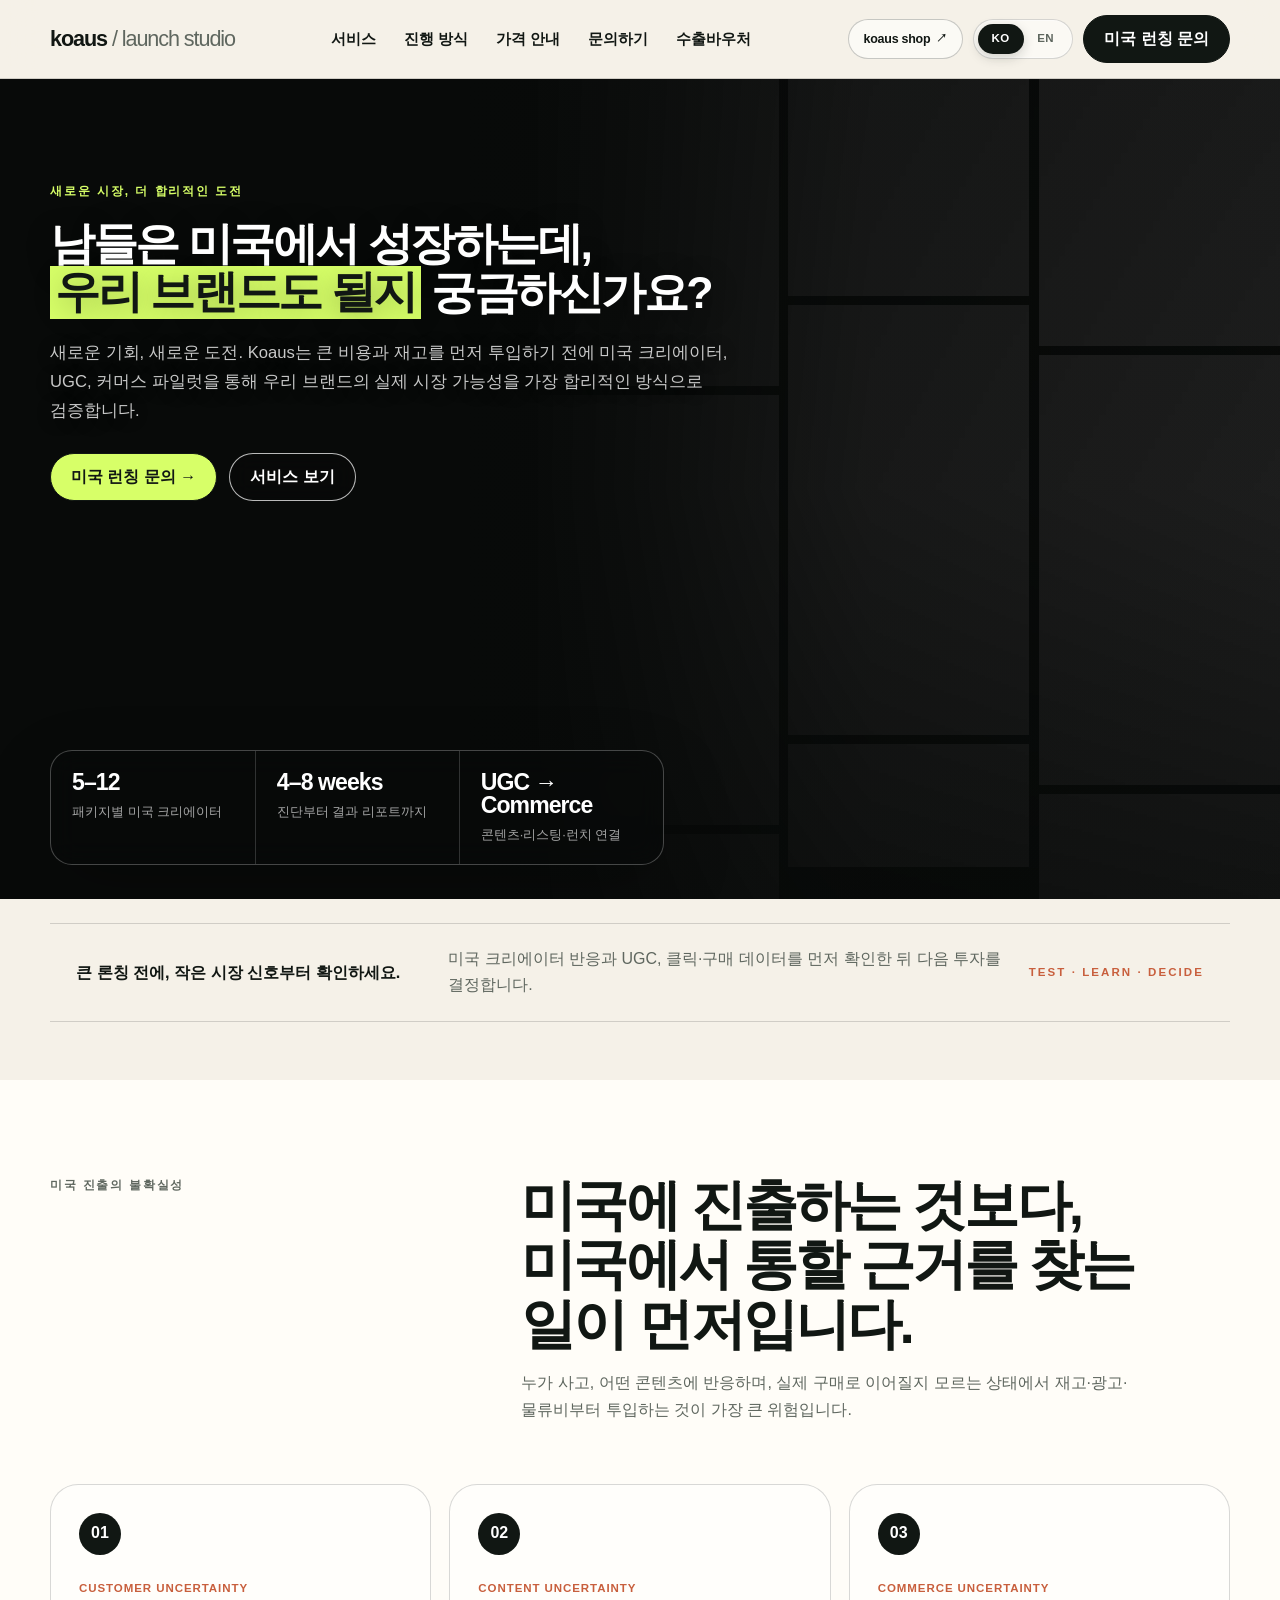
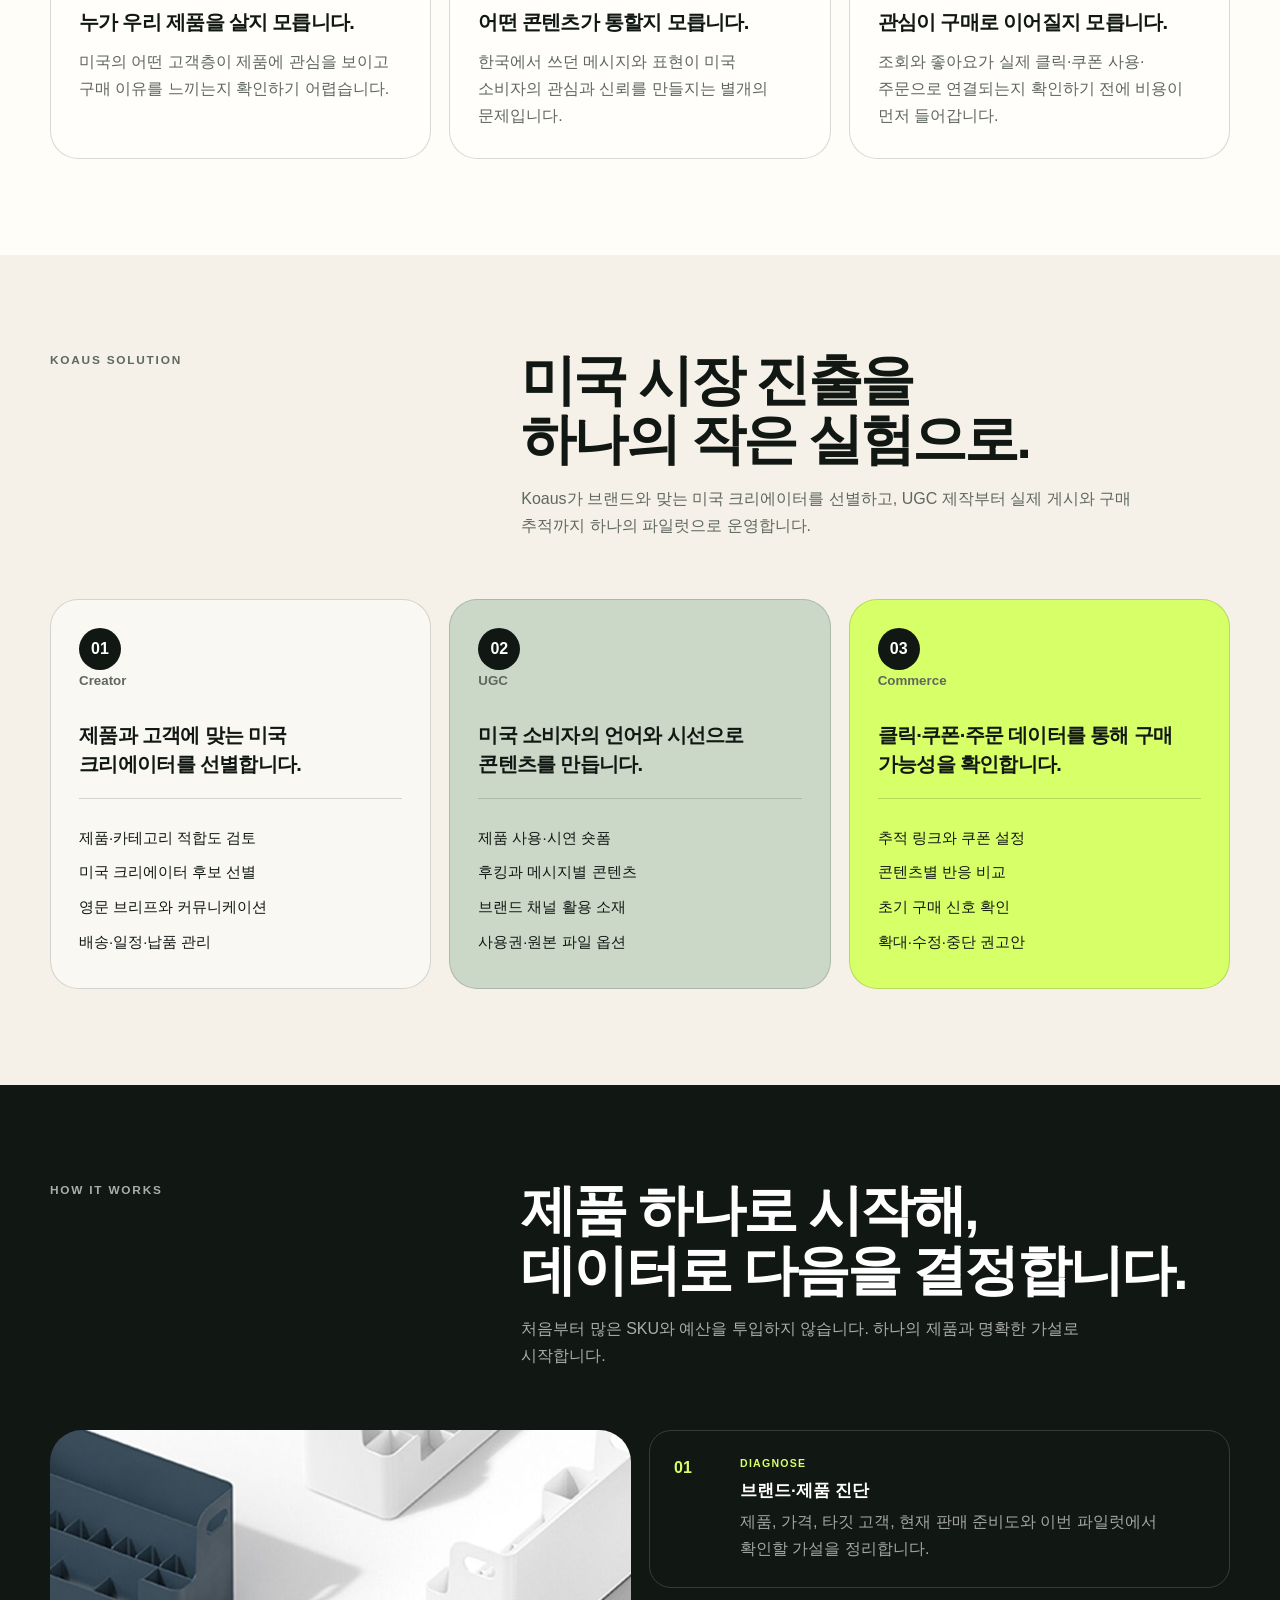
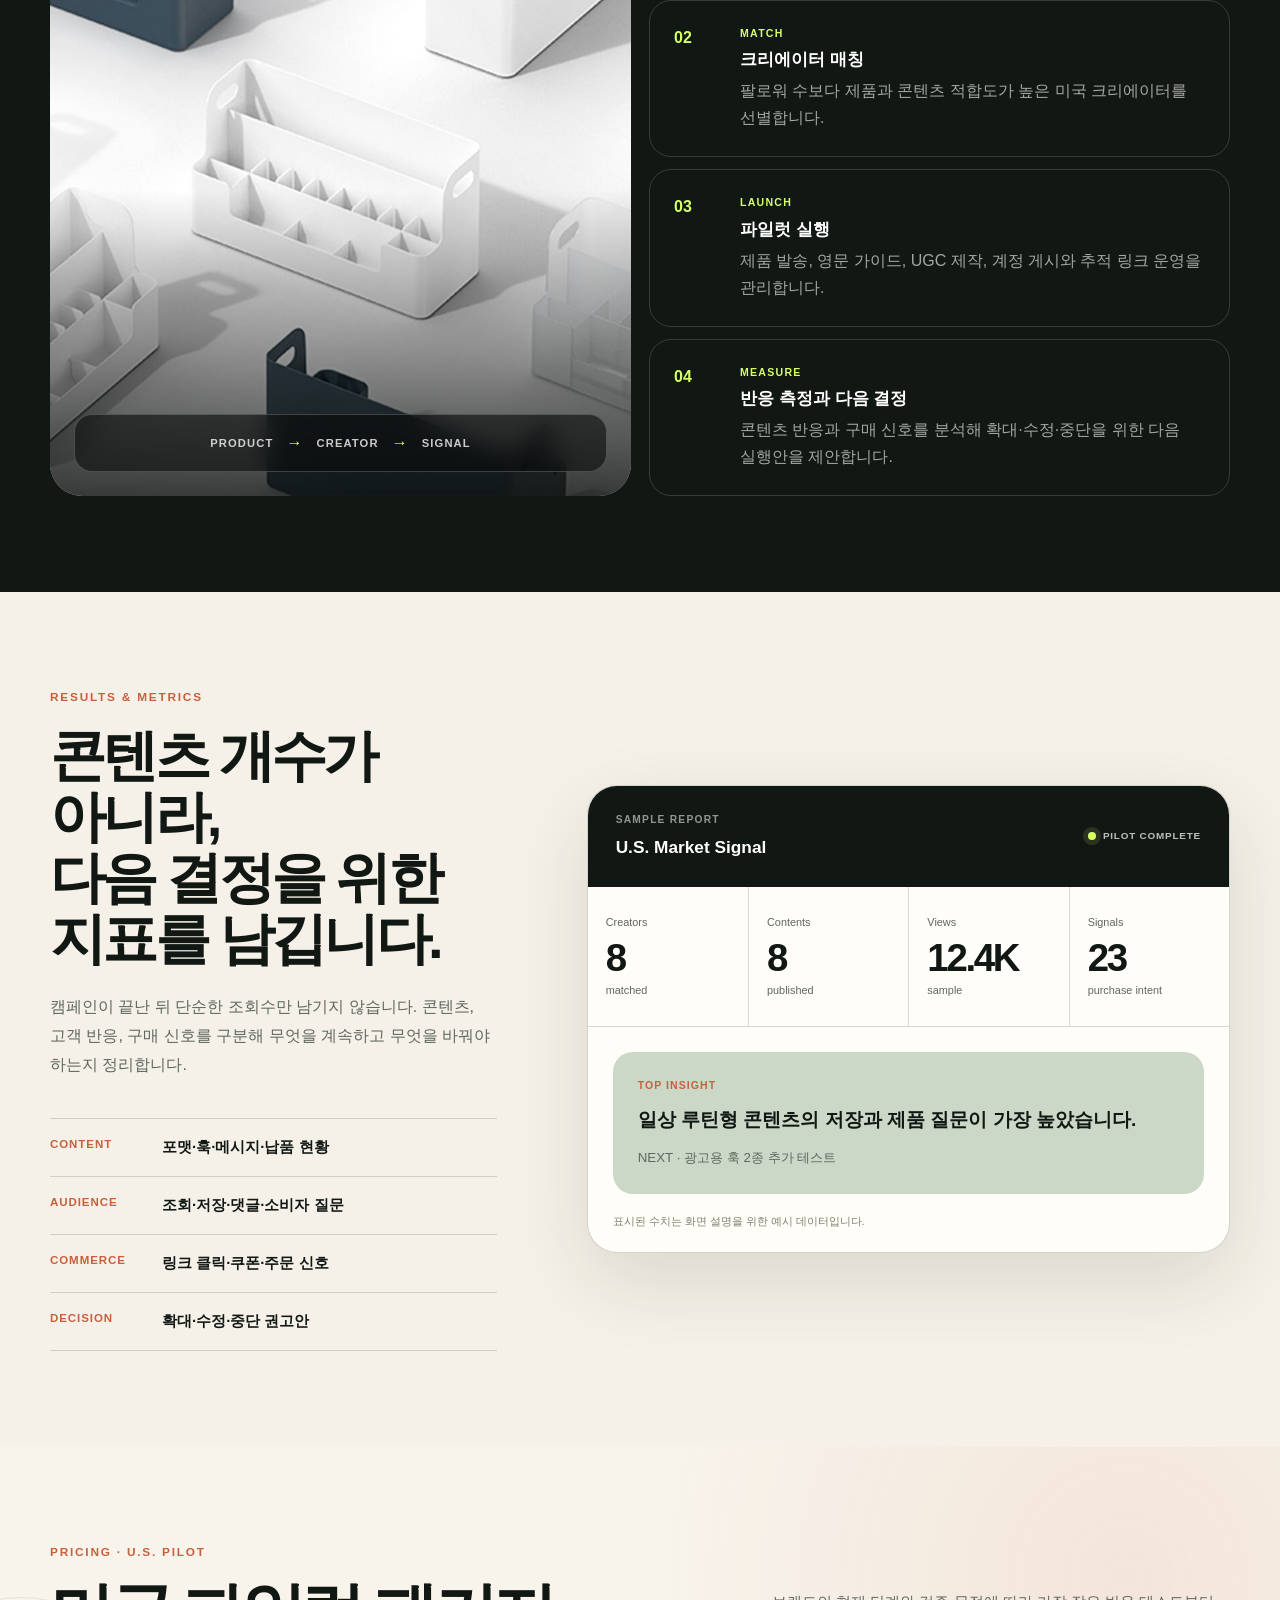
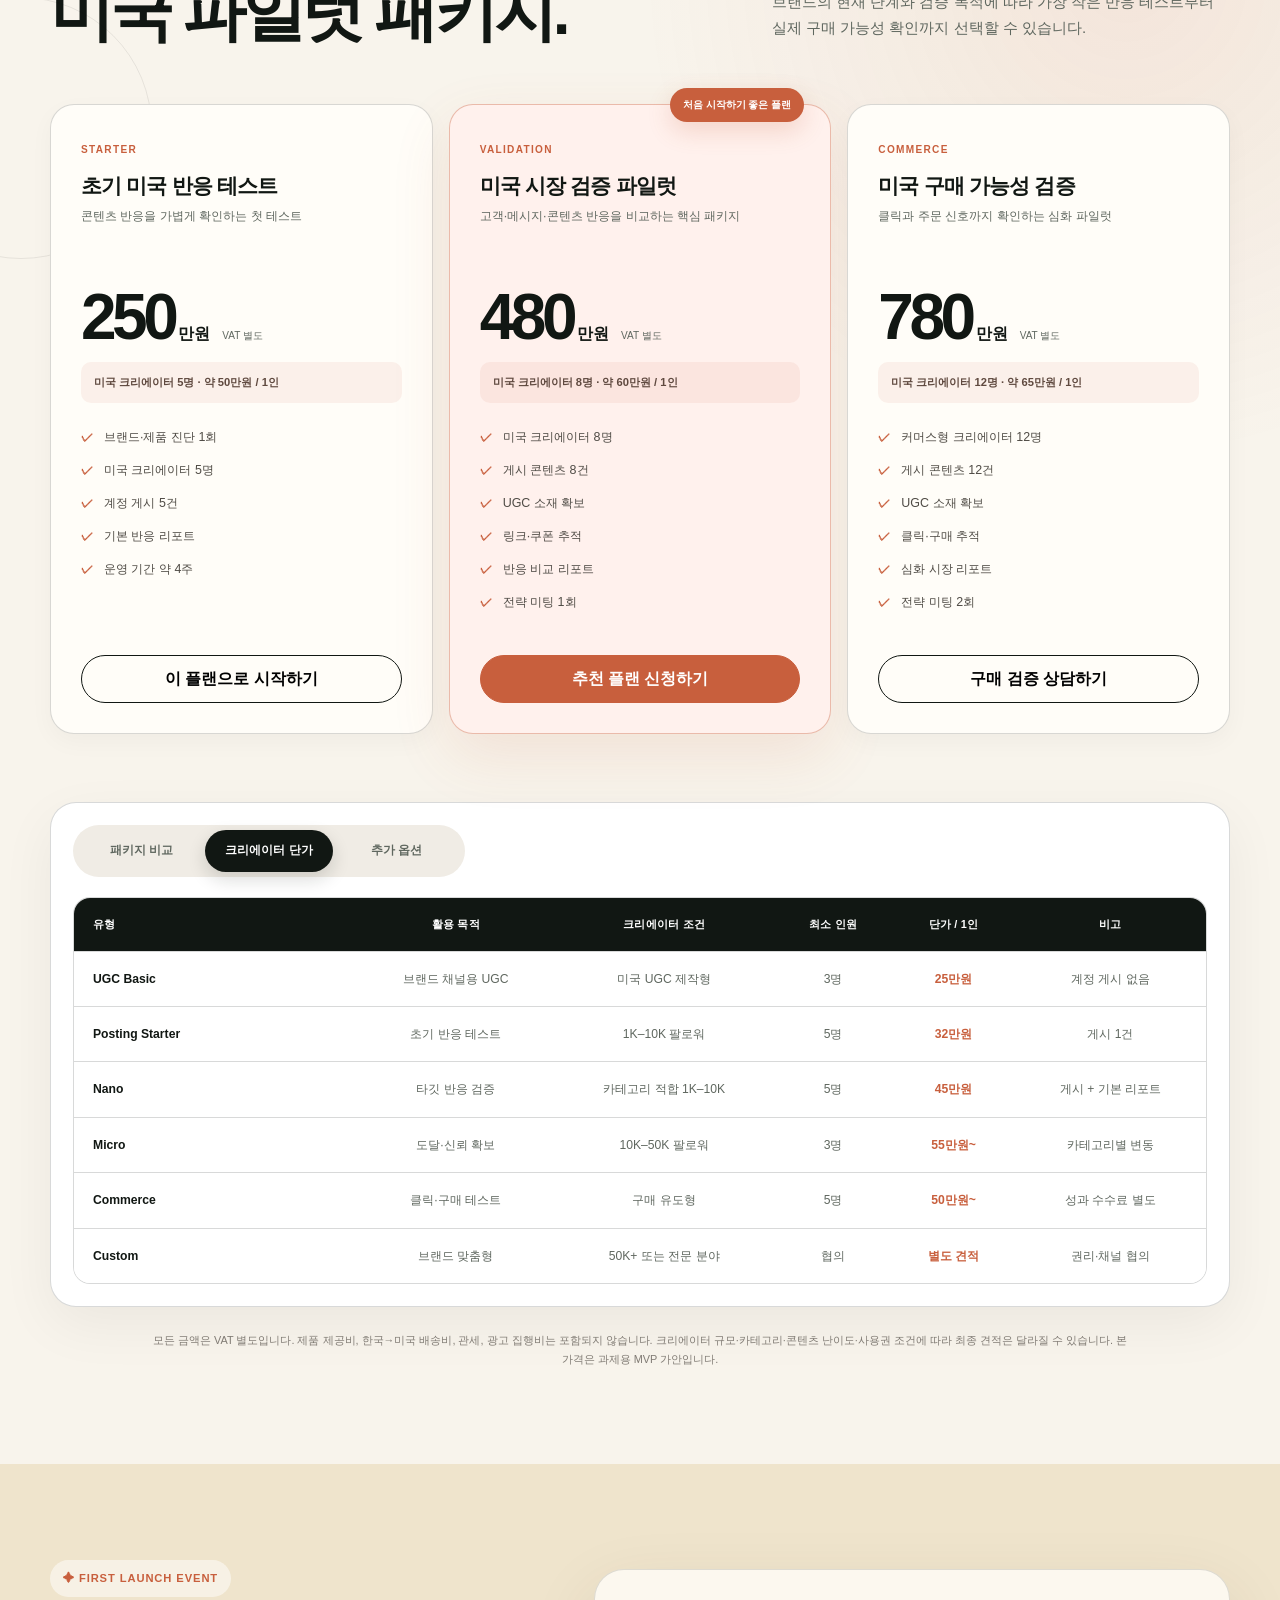
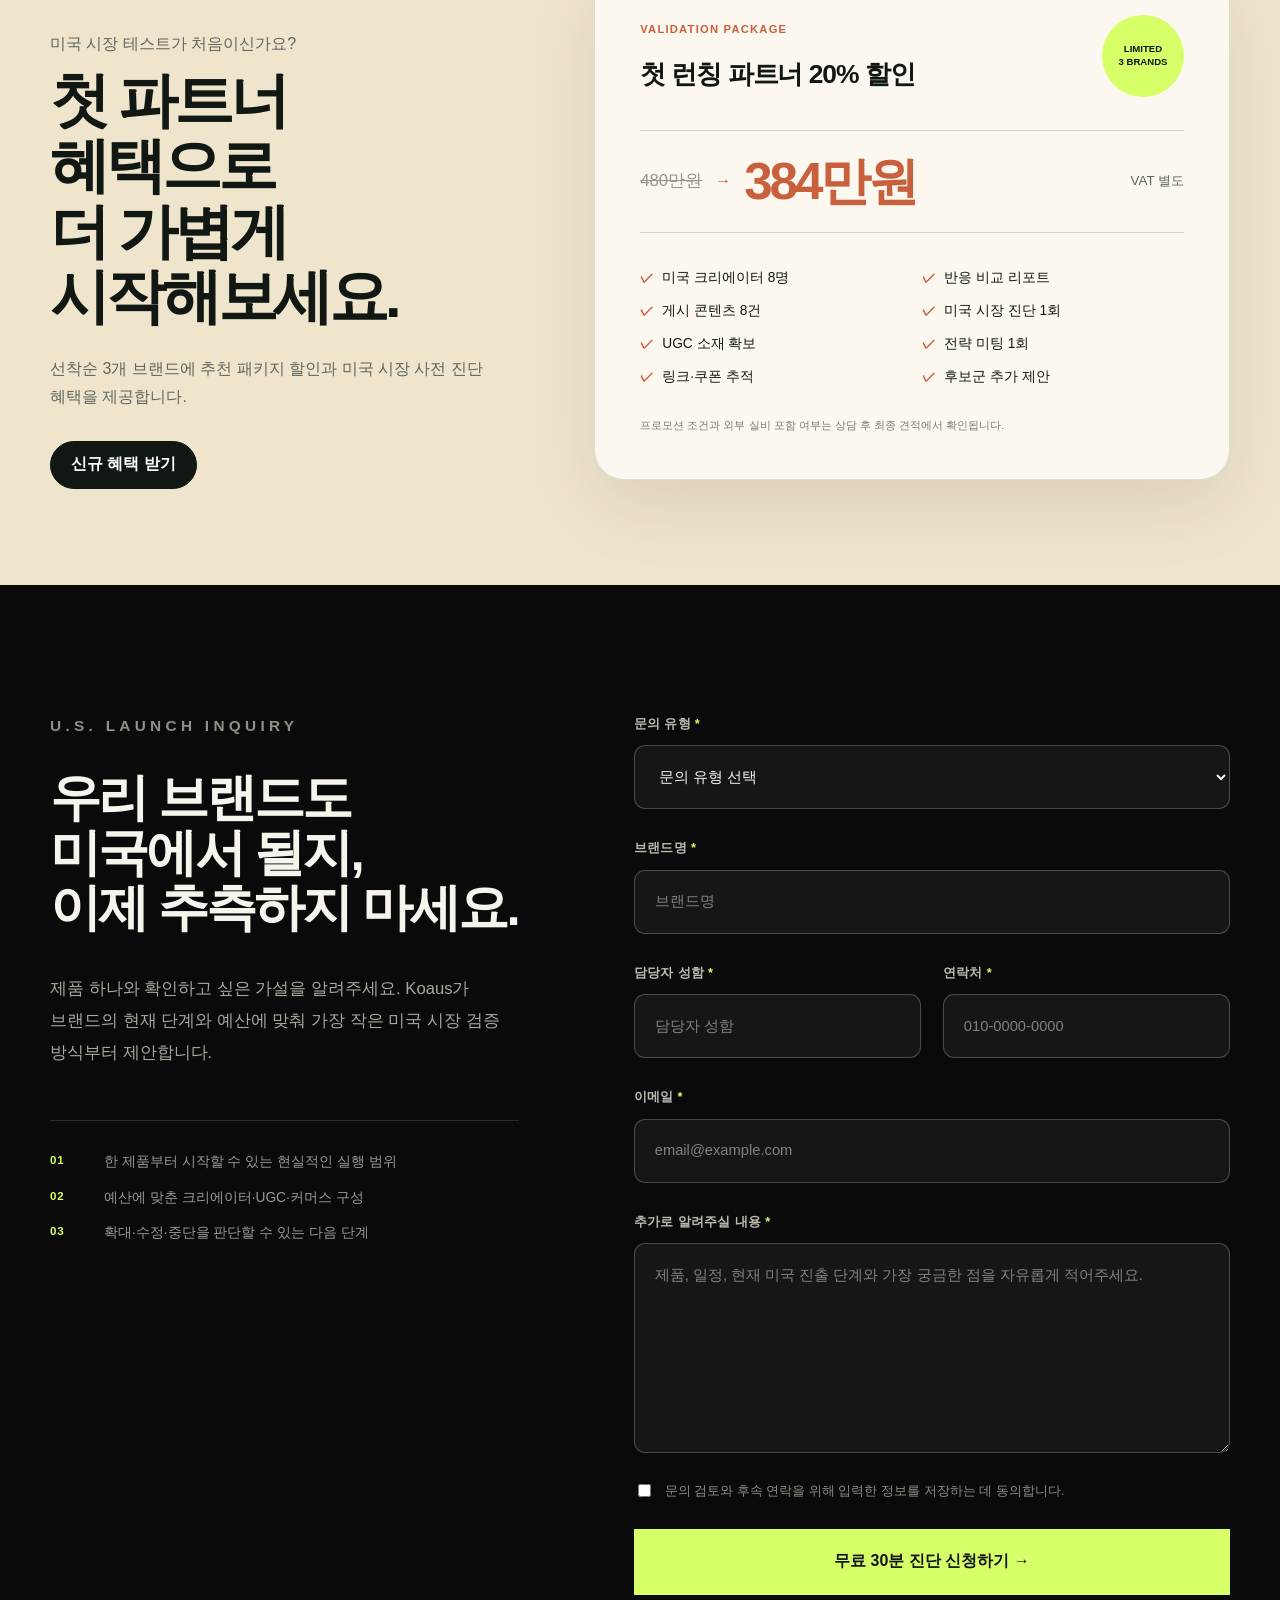
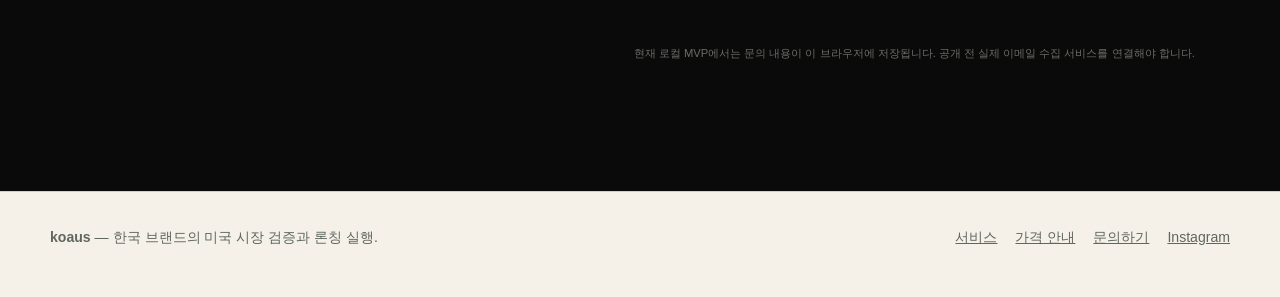
==== commit b0b08033: "feat: finalize KOAUS launch studio landing page" ====
--- a/index.html
+++ b/index.html
@@ -345,12 +345,12 @@
 
         <div class="koaus-pricing-detail">
           <div class="koaus-detail-tabs" role="tablist" aria-label="가격 상세 정보">
-            <button class="koaus-detail-tab is-active" type="button" role="tab" aria-selected="true" aria-controls="comparison-panel" id="comparison-tab" data-final-i18n="tabCompare">패키지 비교</button>
-            <button class="koaus-detail-tab" type="button" role="tab" aria-selected="false" aria-controls="rate-panel" id="rate-tab" data-final-i18n="tabRate">크리에이터 단가</button>
-            <button class="koaus-detail-tab" type="button" role="tab" aria-selected="false" aria-controls="option-panel" id="option-tab" data-final-i18n="tabOptions">추가 옵션</button>
-          </div>
-
-          <div class="koaus-tab-panel is-active" id="comparison-panel" role="tabpanel" aria-labelledby="comparison-tab">
+            <button class="koaus-detail-tab" type="button" role="tab" aria-selected="false" aria-controls="comparison-panel" id="comparison-tab" tabindex="-1" data-final-i18n="tabCompare">패키지 비교</button>
+            <button class="koaus-detail-tab is-active" type="button" role="tab" aria-selected="true" aria-controls="rate-panel" id="rate-tab" tabindex="0" data-final-i18n="tabRate">크리에이터 단가</button>
+            <button class="koaus-detail-tab" type="button" role="tab" aria-selected="false" aria-controls="option-panel" id="option-tab" tabindex="-1" data-final-i18n="tabOptions">추가 옵션</button>
+          </div>
+
+          <div class="koaus-tab-panel" id="comparison-panel" role="tabpanel" aria-labelledby="comparison-tab" hidden>
             <div class="koaus-table-scroll" tabindex="0">
               <table>
                 <thead><tr><th data-final-i18n="comparisonItem">비교 항목</th><th>Starter</th><th class="featured-column">Validation</th><th>Commerce</th></tr></thead>
@@ -369,7 +369,7 @@
             </div>
           </div>
 
-          <div class="koaus-tab-panel" id="rate-panel" role="tabpanel" aria-labelledby="rate-tab" hidden>
+          <div class="koaus-tab-panel is-active" id="rate-panel" role="tabpanel" aria-labelledby="rate-tab">
             <div class="koaus-table-scroll" tabindex="0">
               <table>
                 <thead><tr><th data-final-i18n="rateType">유형</th><th data-final-i18n="ratePurpose">활용 목적</th><th data-final-i18n="creatorCondition">크리에이터 조건</th><th data-final-i18n="minimumPeople">최소 인원</th><th data-final-i18n="ratePerPerson">단가 / 1인</th><th data-final-i18n="note">비고</th></tr></thead>
@@ -438,6 +438,7 @@
         </div>
 
         <form class="launch-inquiry-form" id="lead-form" novalidate data-reveal>
+          <input id="selected-plan" name="selectedPlan" type="hidden" value="" />
           <div class="launch-field launch-field--full">
             <label for="inquiry-type"><span data-i18n="labelInquiryType">문의 유형</span> <b>*</b></label>
             <select id="inquiry-type" name="inquiryType" required>
@@ -469,41 +470,7 @@
               <label for="contact-email"><span data-i18n="labelEmail">이메일</span> <b>*</b></label>
               <input id="contact-email" name="email" type="email" required data-placeholder-ko="email@example.com" data-placeholder-en="email@example.com" placeholder="email@example.com" autocomplete="email" />
             </div>
-            <div class="launch-field launch-field--full">
-              <label for="product-url"><span data-final-i18n="labelProductUrl">제품 또는 브랜드 링크</span></label>
-              <input id="product-url" name="productUrl" type="url" data-placeholder-ko="https://" data-placeholder-en="https://" placeholder="https://" />
-            </div>
-            <div class="launch-field">
-              <label for="package-interest"><span data-final-i18n="labelPackage">관심 패키지</span></label>
-              <select id="package-interest" name="plan">
-                <option value="consult" data-final-i18n="planConsult">상담 후 결정</option>
-                <option value="Starter" data-final-price-ko="Starter · 250만원" data-final-price-en="Starter · ₩2.5M">Starter · 250만원</option>
-                <option value="Validation" data-final-price-ko="Validation · 480만원" data-final-price-en="Validation · ₩4.8M">Validation · 480만원</option>
-                <option value="Commerce" data-final-price-ko="Commerce · 780만원" data-final-price-en="Commerce · ₩7.8M">Commerce · 780만원</option>
-                <option value="Validation - First Launch Event" data-final-i18n="planEvent">첫 런칭 이벤트 · Validation</option>
-              </select>
-            </div>
-            <div class="launch-field">
-              <label for="expected-budget"><span data-final-i18n="labelBudget">예상 예산</span></label>
-              <select id="expected-budget" name="budget">
-                <option value="undecided" data-final-i18n="budgetUndecided">미정·상담 필요</option>
-                <option value="150-300" data-final-price-ko="150–300만원" data-final-price-en="₩1.5M–₩3M">150–300만원</option>
-                <option value="300-500" data-final-price-ko="300–500만원" data-final-price-en="₩3M–₩5M">300–500만원</option>
-                <option value="500-1000" data-final-price-ko="500–1,000만원" data-final-price-en="₩5M–₩10M">500–1,000만원</option>
-                <option value="1000+" data-final-i18n="budgetOver">1,000만원 이상</option>
-              </select>
-            </div>
-          </div>
-
-          <fieldset class="launch-choice-group">
-            <legend><span data-final-i18n="labelValidationGoal">이번 파일럿에서 가장 확인하고 싶은 내용</span> <b>*</b></legend>
-            <div class="launch-chips">
-              <label><input type="checkbox" name="validationGoal" value="consumer-response" /><span data-final-i18n="goalConsumer">미국 소비자 반응</span></label>
-              <label><input type="checkbox" name="validationGoal" value="ugc" /><span data-final-i18n="goalUgc">미국용 UGC</span></label>
-              <label><input type="checkbox" name="validationGoal" value="creator-posting" /><span data-final-i18n="goalPosting">크리에이터 게시</span></label>
-              <label><input type="checkbox" name="validationGoal" value="conversion" /><span data-final-i18n="goalConversion">구매 전환 가능성</span></label>
-            </div>
-          </fieldset>
+          </div>
 
           <div class="launch-field launch-field--full">
             <label for="launch-goal"><span data-final-i18n="labelGoalDetail">추가로 알려주실 내용</span> <b>*</b></label>
--- a/css/koahouse-final.css
+++ b/css/koahouse-final.css
@@ -276,40 +276,59 @@
 
 /* Pricing */
 .koaus-pricing {
-  background: var(--cream);
+  position: relative;
+  overflow: hidden;
+  background:
+    radial-gradient(circle at 88% 8%, rgba(200, 95, 61, 0.1), transparent 26%),
+    #f8f4ec;
+}
+
+.koaus-pricing::before {
+  position: absolute;
+  top: 150px;
+  left: -110px;
+  width: 260px;
+  height: 260px;
+  border: 1px solid rgba(17, 23, 19, 0.08);
+  border-radius: 50%;
+  content: "";
+  pointer-events: none;
 }
 
 .koaus-pricing__heading {
   display: grid;
-  grid-template-columns: minmax(0, 1.2fr) minmax(300px, 0.8fr);
-  gap: 42px;
+  grid-template-columns: minmax(0, 1.1fr) minmax(300px, 0.75fr);
+  gap: 50px;
   align-items: end;
-  margin-bottom: 42px;
 }
 
 .koaus-pricing__heading h2 {
   margin: 16px 0 0;
-  font-size: clamp(3.2rem, 7vw, 7rem);
-  line-height: 0.92;
-  letter-spacing: -0.075em;
+  font-size: clamp(3.1rem, 5vw, 5.6rem);
+  line-height: 1;
+  letter-spacing: -0.07em;
 }
 
 html[lang="ko"] .koaus-pricing__heading h2 {
-  font-size: clamp(2.8rem, 5.7vw, 5.8rem);
-  line-height: 1;
+  font-size: clamp(2.8rem, 5vw, 5rem);
+  line-height: 1.06;
+  word-break: keep-all;
 }
 
 .koaus-pricing__heading > p {
-  margin: 0;
-  color: var(--muted);
-  line-height: 1.8;
+  max-width: 520px;
+  margin: 0 0 5px;
+  color: var(--muted);
+  font-size: 0.94rem;
+  line-height: 1.75;
 }
 
 .koaus-pricing__cards {
   display: grid;
   grid-template-columns: repeat(3, minmax(0, 1fr));
-  gap: 18px;
+  gap: 16px;
   align-items: stretch;
+  margin-top: 58px;
 }
 
 .koaus-plan-card {
@@ -320,102 +339,121 @@
   padding: 30px;
   flex-direction: column;
   border: 1px solid var(--line);
-  border-radius: 28px;
-  background: var(--paper);
+  border-radius: 24px;
+  background: var(--cream);
+  box-shadow: 0 8px 24px rgba(17, 23, 19, 0.035);
+  transition:
+    transform 0.25s cubic-bezier(0.2, 0.8, 0.2, 1),
+    box-shadow 0.25s ease,
+    border-color 0.25s ease;
+}
+
+.koaus-plan-card:hover {
+  z-index: 2;
+  border-color: rgba(17, 23, 19, 0.25);
+  box-shadow: var(--shadow);
+  transform: translateY(-7px);
 }
 
 .koaus-plan-card--featured {
-  border-color: var(--ink);
-  background: var(--sage);
-  box-shadow: 0 24px 60px rgba(25, 34, 27, 0.12);
-  transform: translateY(-10px);
+  border-color: rgba(200, 95, 61, 0.38);
+  background: #fff1ed;
+  box-shadow: 0 22px 60px rgba(200, 95, 61, 0.12);
+}
+
+.koaus-plan-card--featured:hover {
+  border-color: rgba(200, 95, 61, 0.62);
+  box-shadow: 0 30px 72px rgba(200, 95, 61, 0.18);
 }
 
 .koaus-popular-badge {
   position: absolute;
-  top: -16px;
+  top: -17px;
   right: 26px;
   padding: 8px 13px;
   border-radius: 999px;
-  color: var(--ink);
-  background: var(--lime);
-  font-size: 0.7rem;
-  font-weight: 900;
+  color: #fff;
+  background: var(--rust);
+  box-shadow: 0 9px 24px rgba(200, 95, 61, 0.2);
+  font-size: 0.65rem;
+  font-weight: 850;
 }
 
 .koaus-plan-card__head > span {
   color: var(--rust);
-  font-size: 0.7rem;
+  font-size: 0.63rem;
   font-weight: 900;
   letter-spacing: 0.13em;
 }
 
 .koaus-plan-card__head h3 {
-  margin: 14px 0 7px;
-  font-size: 1.5rem;
-  line-height: 1.22;
+  margin: 10px 0 8px;
+  font-size: 1.3rem;
+  line-height: 1.3;
   letter-spacing: -0.04em;
 }
 
 .koaus-plan-card__head p {
-  min-height: 48px;
+  min-height: 50px;
   margin: 0;
   color: var(--muted);
-  font-size: 0.9rem;
+  font-size: 0.78rem;
+  line-height: 1.6;
 }
 
 .koaus-price {
   display: flex;
-  align-items: flex-end;
-  gap: 7px;
-  margin-top: 34px;
+  align-items: baseline;
+  flex-wrap: wrap;
+  gap: 4px;
+  margin-top: 28px;
 }
 
 .koaus-price strong {
-  font-size: clamp(3.2rem, 5vw, 5rem);
-  line-height: 0.82;
-  letter-spacing: -0.075em;
+  font-size: clamp(3.3rem, 5vw, 4rem);
+  line-height: 1;
+  letter-spacing: -0.07em;
 }
 
 .koaus-price > span {
-  font-size: 1.04rem;
+  font-size: 1rem;
   font-weight: 850;
 }
 
 .koaus-price small {
-  margin-left: auto;
-  color: var(--muted);
+  margin-left: 8px;
+  color: var(--muted);
+  font-size: 0.63rem;
+}
+
+.koaus-per-person {
+  margin: 13px 0 0;
+  padding: 11px 13px;
+  border-radius: 10px;
+  color: #5f493f;
+  background: rgba(200, 95, 61, 0.08);
   font-size: 0.7rem;
-}
-
-.koaus-per-person {
-  margin: 22px 0 0;
-  padding: 12px 14px;
-  border-radius: 12px;
-  background: rgba(255, 255, 255, 0.56);
-  color: var(--muted);
-  font-size: 0.78rem;
-  font-weight: 760;
+  font-weight: 800;
 }
 
 .koaus-plan-card ul {
   display: grid;
-  gap: 10px;
-  margin: 27px 0 30px;
-  padding: 25px 0 0;
-  border-top: 1px solid var(--line);
+  gap: 12px;
+  margin: 24px 0 28px;
+  padding: 0;
+  border: 0;
   list-style: none;
 }
 
 .koaus-plan-card li {
   position: relative;
-  padding-left: 24px;
-  font-size: 0.88rem;
+  padding-left: 23px;
+  color: #4f4b45;
+  font-size: 0.78rem;
 }
 
 .koaus-plan-card li::before {
   position: absolute;
-  top: 0.12em;
   left: 0;
   content: "✓";
   color: var(--rust);
@@ -427,57 +465,76 @@
   margin-top: auto;
 }
 
+.koaus-plan-card--featured .button--dark {
+  border-color: var(--rust);
+  color: #fff;
+  background: var(--rust);
+}
+
+.koaus-plan-card--featured .button--dark:hover {
+  border-color: #a9472b;
+  background: #a9472b;
+}
+
 .koaus-pricing-detail {
   margin-top: 68px;
-  overflow: hidden;
+  padding: 22px;
+  overflow: visible;
   border: 1px solid var(--line);
-  border-radius: 28px;
-  background: var(--paper);
+  border-radius: 26px;
+  background: #fff;
+  box-shadow: 0 18px 55px rgba(17, 23, 19, 0.055);
 }
 
 .koaus-detail-tabs {
-  display: flex;
+  display: inline-grid;
+  grid-template-columns: repeat(3, minmax(0, 1fr));
   gap: 0;
-  padding: 0 22px;
-  border-bottom: 1px solid var(--line);
-  background: var(--ink);
+  padding: 5px;
+  border: 0;
+  border-radius: 999px;
+  background: #f0ece5;
 }
 
 .koaus-detail-tab {
   position: relative;
-  min-height: 64px;
-  padding: 0 22px;
+  min-height: 42px;
+  padding: 0 20px;
   border: 0;
-  color: rgba(255, 255, 255, 0.56);
+  border-radius: 999px;
+  color: var(--muted);
   background: transparent;
-  font-weight: 800;
+  font-size: 0.74rem;
+  font-weight: 850;
   cursor: pointer;
+  transition:
+    color 0.2s ease,
+    background 0.2s ease,
+    transform 0.2s ease;
 }
 
 .koaus-detail-tab::after {
-  position: absolute;
-  right: 22px;
-  bottom: -1px;
-  left: 22px;
-  height: 3px;
-  content: "";
-  background: transparent;
+  display: none;
+}
+
+.koaus-detail-tab:hover:not(.is-active) {
+  color: var(--ink);
+  background: rgba(255, 255, 255, 0.62);
 }
 
 .koaus-detail-tab.is-active {
-  color: white;
-}
-
-.koaus-detail-tab.is-active::after {
-  background: var(--lime);
+  color: #fff;
+  background: var(--ink);
+  box-shadow: 0 7px 18px rgba(17, 23, 19, 0.16);
 }
 
 .koaus-detail-tab:focus-visible {
-  outline: 3px solid var(--lime);
-  outline-offset: -5px;
+  outline: 3px solid rgba(215, 255, 104, 0.74);
+  outline-offset: 3px;
 }
 
 .koaus-tab-panel {
+  margin-top: 20px;
   padding: 0;
 }
 
@@ -485,65 +542,120 @@
   display: none;
 }
 
+.koaus-tab-panel.is-active {
+  animation: koausPanelIn 0.28s ease both;
+}
+
+@keyframes koausPanelIn {
+  from {
+    opacity: 0;
+    transform: translateY(7px);
+  }
+  to {
+    opacity: 1;
+    transform: translateY(0);
+  }
+}
+
 .koaus-table-scroll {
   overflow-x: auto;
+  border: 1px solid var(--line);
+  border-radius: 17px;
+  background: #fff;
+}
+
+.koaus-table-scroll:focus-visible {
+  outline: 3px solid rgba(215, 255, 104, 0.72);
+  outline-offset: 3px;
 }
 
 .koaus-table-scroll table {
   width: 100%;
-  min-width: 850px;
+  min-width: 820px;
   border-collapse: collapse;
-  text-align: left;
+  background: #fff;
+  text-align: center;
 }
 
 .koaus-table-scroll th,
 .koaus-table-scroll td {
-  padding: 18px 20px;
+  min-height: 54px;
+  padding: 17px 19px;
   border-bottom: 1px solid var(--line);
-  font-size: 0.84rem;
+  text-align: center;
+  vertical-align: middle;
+  font-size: 0.76rem;
 }
 
 .koaus-table-scroll thead th {
-  color: rgba(255, 255, 255, 0.75);
-  background: #171b18;
-  font-size: 0.7rem;
-  letter-spacing: 0.04em;
-}
-
+  color: #fff;
+  background: var(--ink);
+  font-size: 0.68rem;
+  font-weight: 850;
+  letter-spacing: 0.02em;
+}
+
+.koaus-table-scroll thead th:first-child,
 .koaus-table-scroll tbody th {
+  text-align: left;
+}
+
+.koaus-table-scroll tbody th {
+  width: 25%;
   color: var(--ink);
-  font-weight: 850;
+  font-weight: 800;
 }
 
 .koaus-table-scroll tbody td {
   color: var(--muted);
 }
 
+.koaus-table-scroll tbody tr:last-child th,
+.koaus-table-scroll tbody tr:last-child td {
+  border-bottom: 0;
+}
+
 .koaus-table-scroll .featured-column {
-  background: rgba(203, 216, 200, 0.52);
+  background: #fff0ec;
 }
 
 .koaus-table-scroll thead .featured-column {
-  color: var(--ink);
-  background: var(--lime);
+  color: #fff;
+  background: var(--rust);
 }
 
 .koaus-price-cell {
   color: var(--rust) !important;
+  font-size: 0.84rem;
   font-weight: 900;
 }
 
 .koaus-addon-grid {
   display: grid;
   grid-template-columns: repeat(3, 1fr);
-  gap: 1px;
-  background: var(--line);
+  gap: 10px;
+  background: transparent;
 }
 
 .koaus-addon-grid article {
-  min-height: 150px;
-  padding: 26px;
-  background: var(--paper);
+  display: flex;
+  min-height: 135px;
+  padding: 20px;
+  flex-direction: column;
+  justify-content: space-between;
+  border: 1px solid var(--line);
+  border-radius: 17px;
+  background: #f8f5ef;
+  transition:
+    transform 0.2s ease,
+    border-color 0.2s ease,
+    background 0.2s ease;
+}
+
+.koaus-addon-grid article:hover {
+  border-color: rgba(200, 95, 61, 0.35);
+  background: #fff8f4;
+  transform: translateY(-3px);
 }
 
 .koaus-addon-grid span,
@@ -554,25 +666,27 @@
 
 .koaus-addon-grid span {
   color: var(--muted);
-  font-size: 0.8rem;
+  font-size: 0.72rem;
 }
 
 .koaus-addon-grid strong {
-  margin: 14px 0 7px;
-  font-size: 1.35rem;
+  margin-top: auto;
+  color: var(--rust);
+  font-size: 1.16rem;
 }
 
 .koaus-addon-grid small {
-  color: #8b877e;
-  font-size: 0.7rem;
+  color: #8c867e;
+  font-size: 0.62rem;
 }
 
 .koaus-pricing-note {
   max-width: 980px;
-  margin: 23px 0 0;
-  color: #7d7970;
-  font-size: 0.72rem;
-  line-height: 1.65;
+  margin: 24px auto 0;
+  color: #807b74;
+  font-size: 0.68rem;
+  line-height: 1.7;
+  text-align: center;
 }
 
 /* First launch event */
@@ -733,21 +847,12 @@
   line-height: 1.55;
 }
 
-/* Inquiry additions */
-.launch-choice-group {
-  margin-top: 2px;
-}
-
-.launch-chips label > span {
-  user-select: none;
-}
-
 /* Responsive */
 @media (max-width: 1050px) {
   .koaus-pricing__cards {
     grid-template-columns: 1fr;
     max-width: 760px;
-    margin: 0 auto;
+    margin: 48px auto 0;
   }
 
   .koaus-plan-card {
@@ -835,15 +940,23 @@
     border-radius: 23px;
   }
 
+  .koaus-pricing-detail {
+    margin-top: 48px;
+    padding: 14px;
+  }
+
   .koaus-detail-tabs {
-    padding: 0 8px;
-    overflow-x: auto;
+    width: 100%;
+    padding: 5px;
+    border-radius: 14px;
   }
 
   .koaus-detail-tab {
-    min-width: max-content;
-    padding-inline: 14px;
-    font-size: 0.8rem;
+    min-width: 0;
+    min-height: 46px;
+    padding-inline: 8px;
+    border-radius: 10px;
+    font-size: 0.64rem;
   }
 
   .koaus-addon-grid {
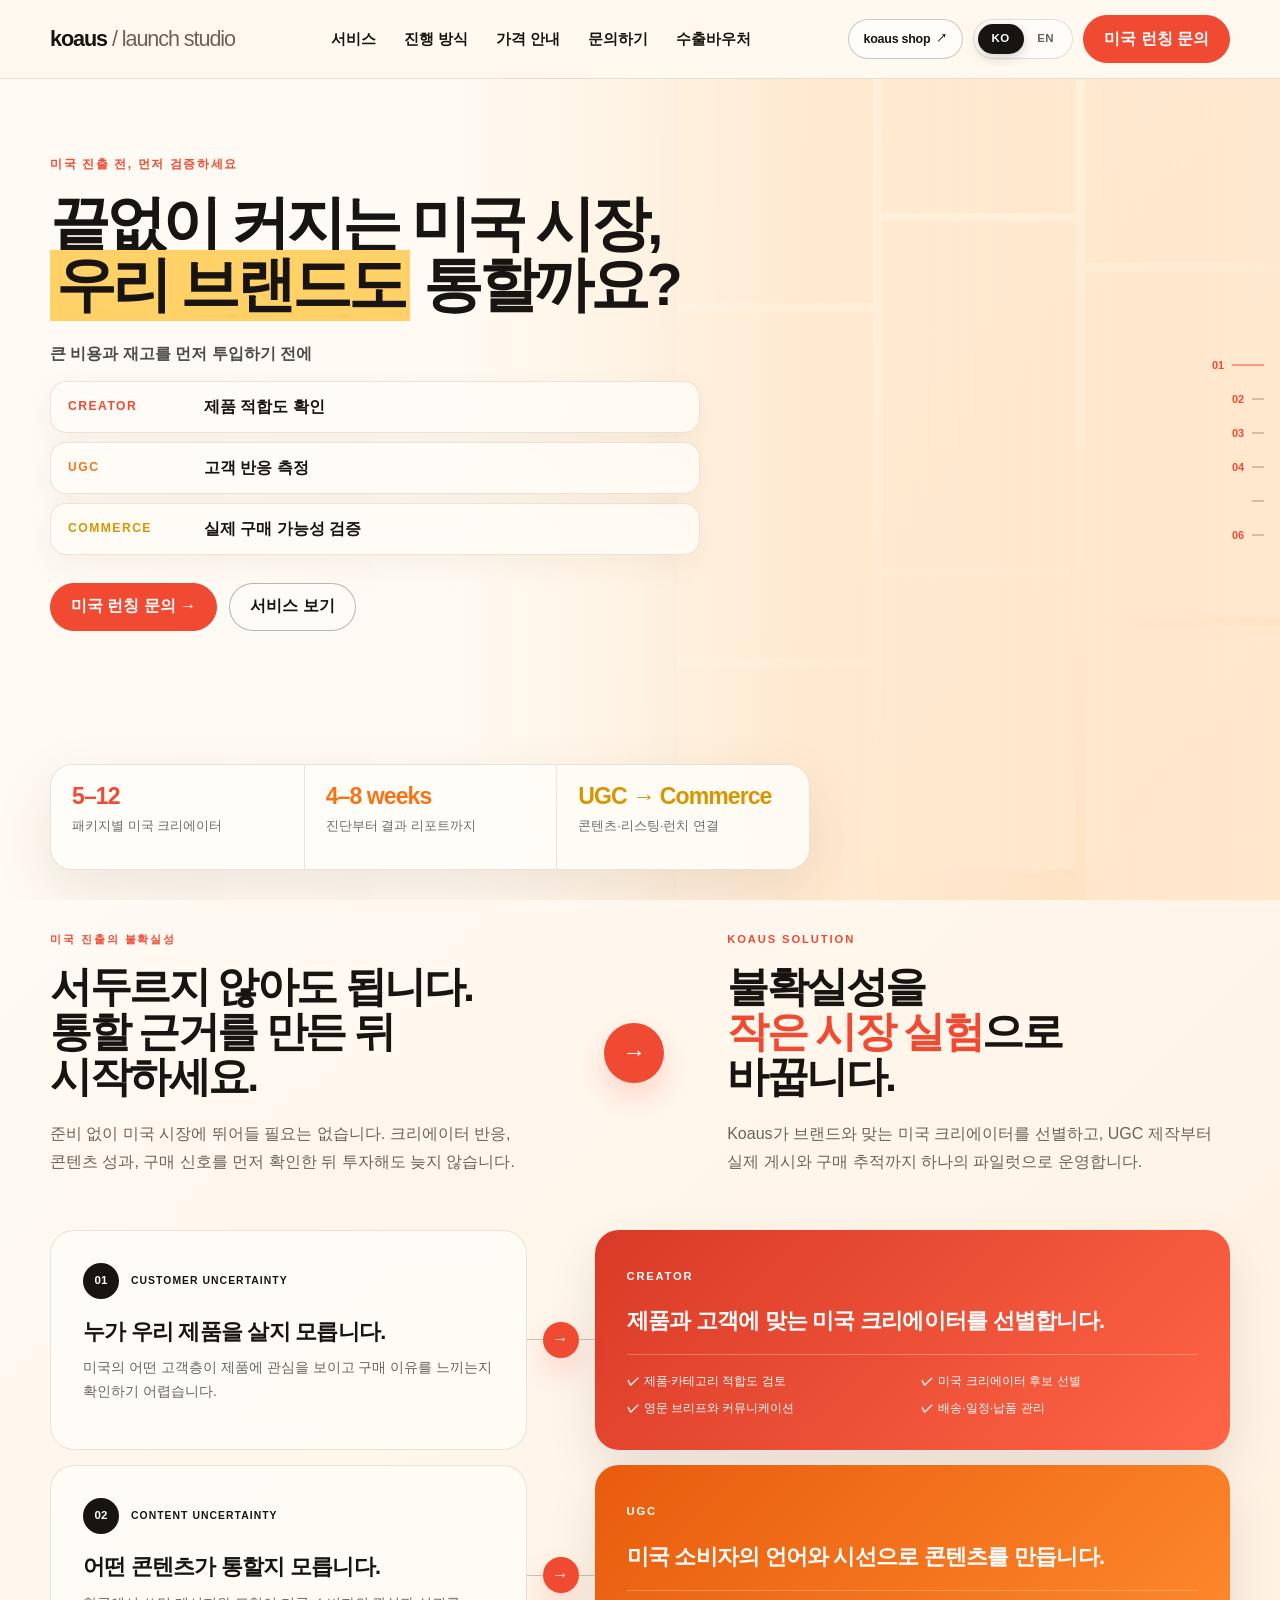
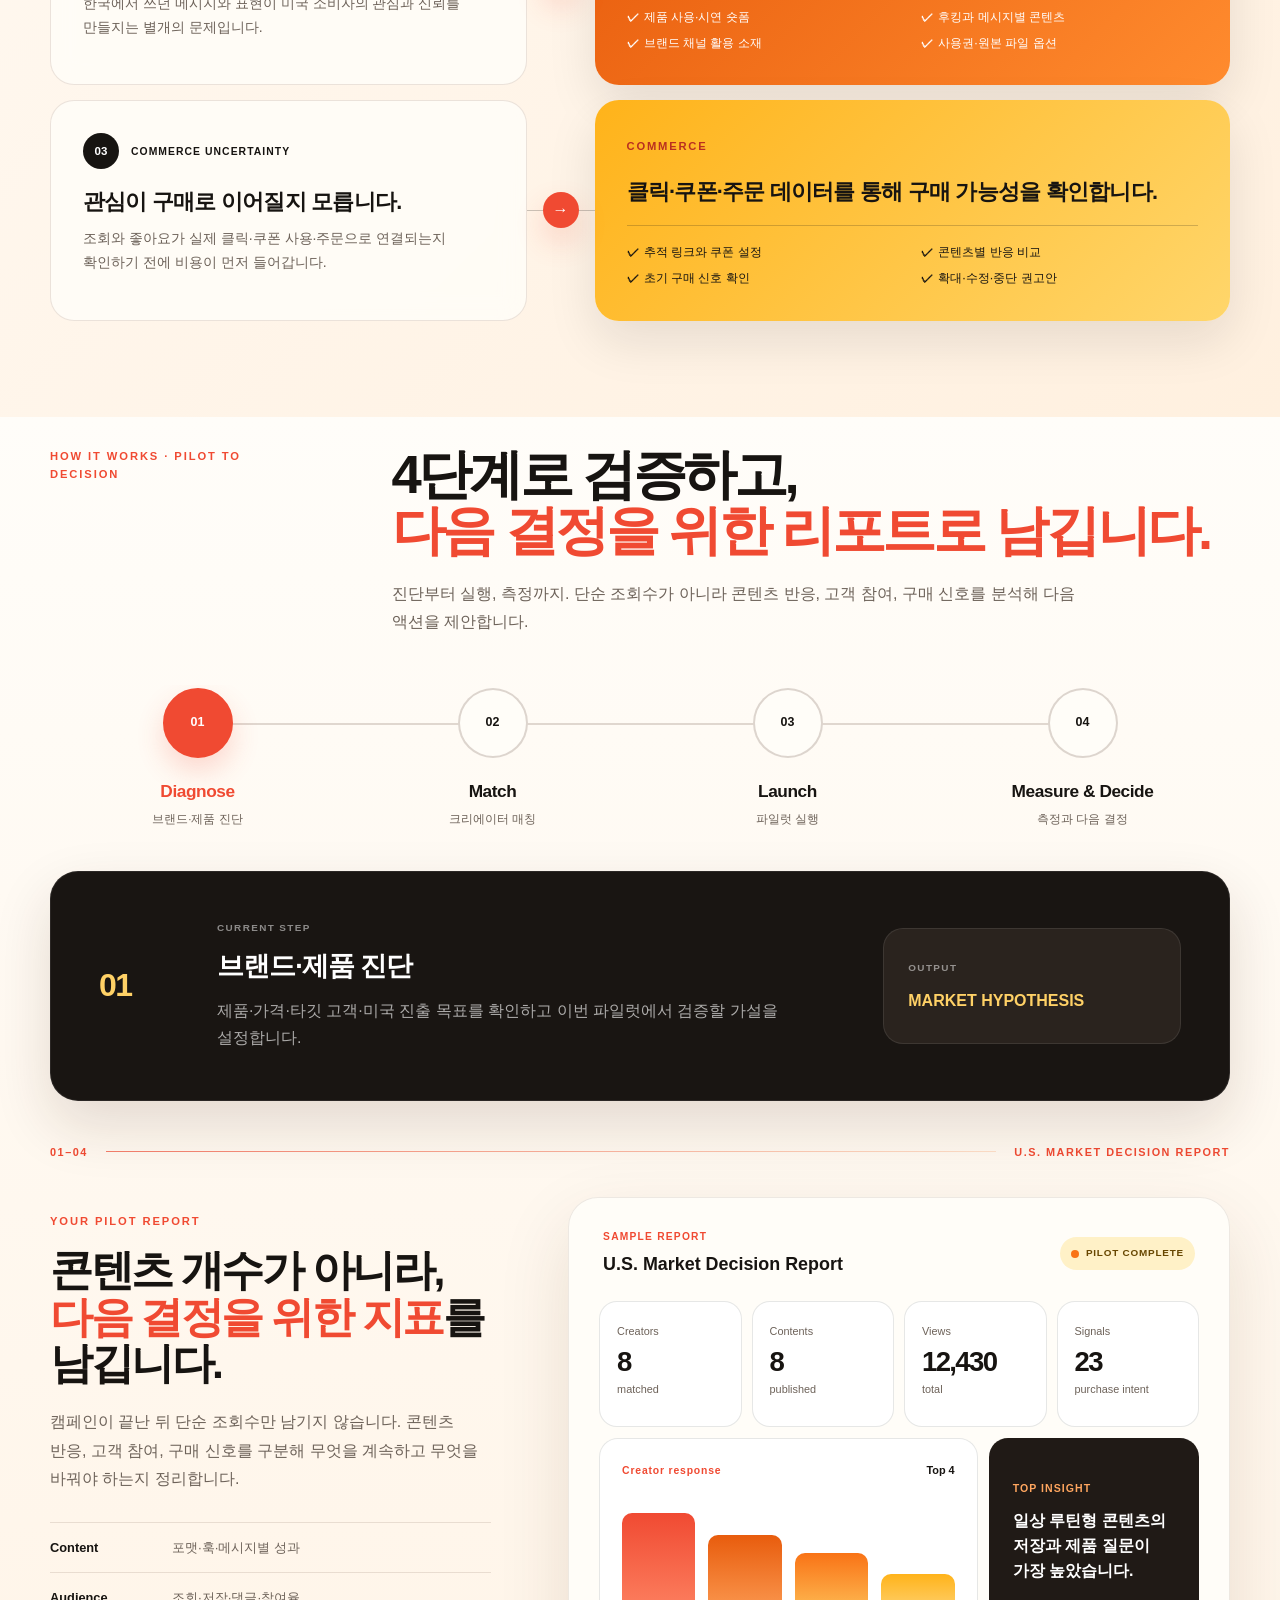
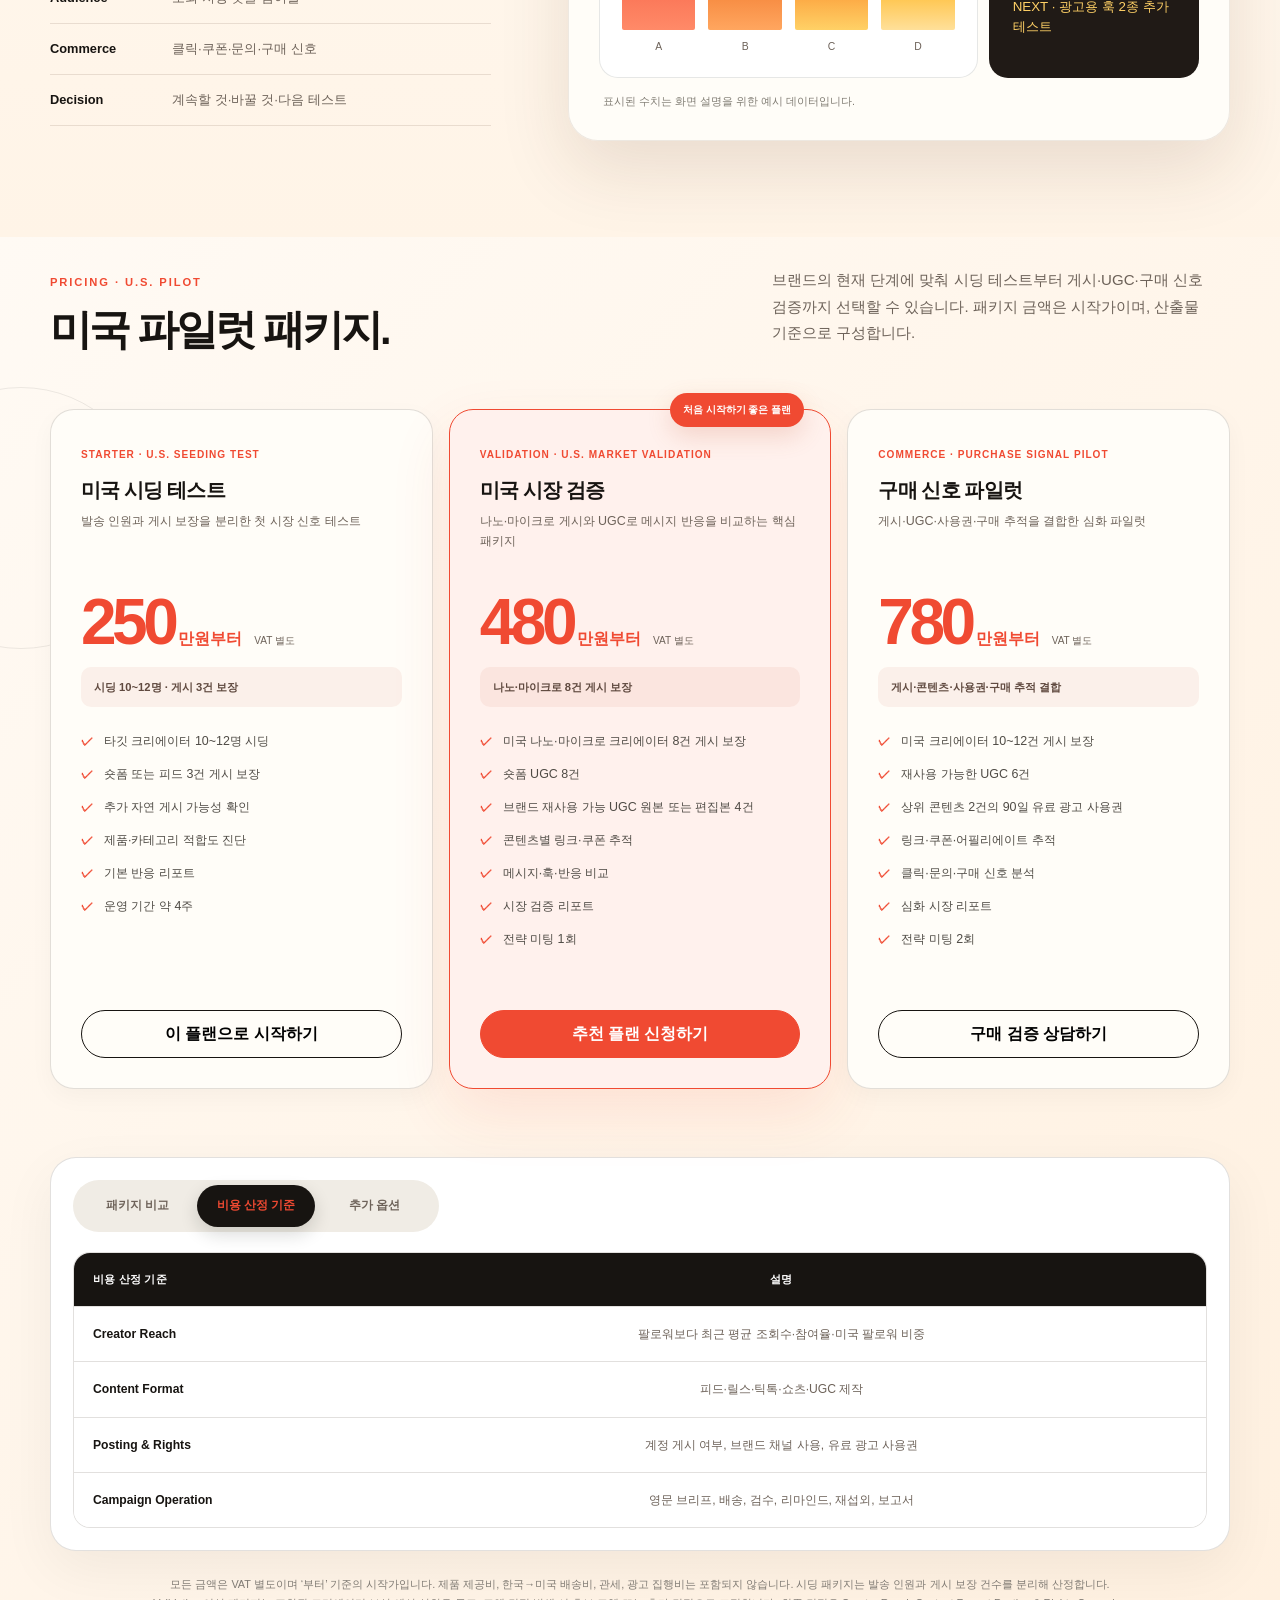
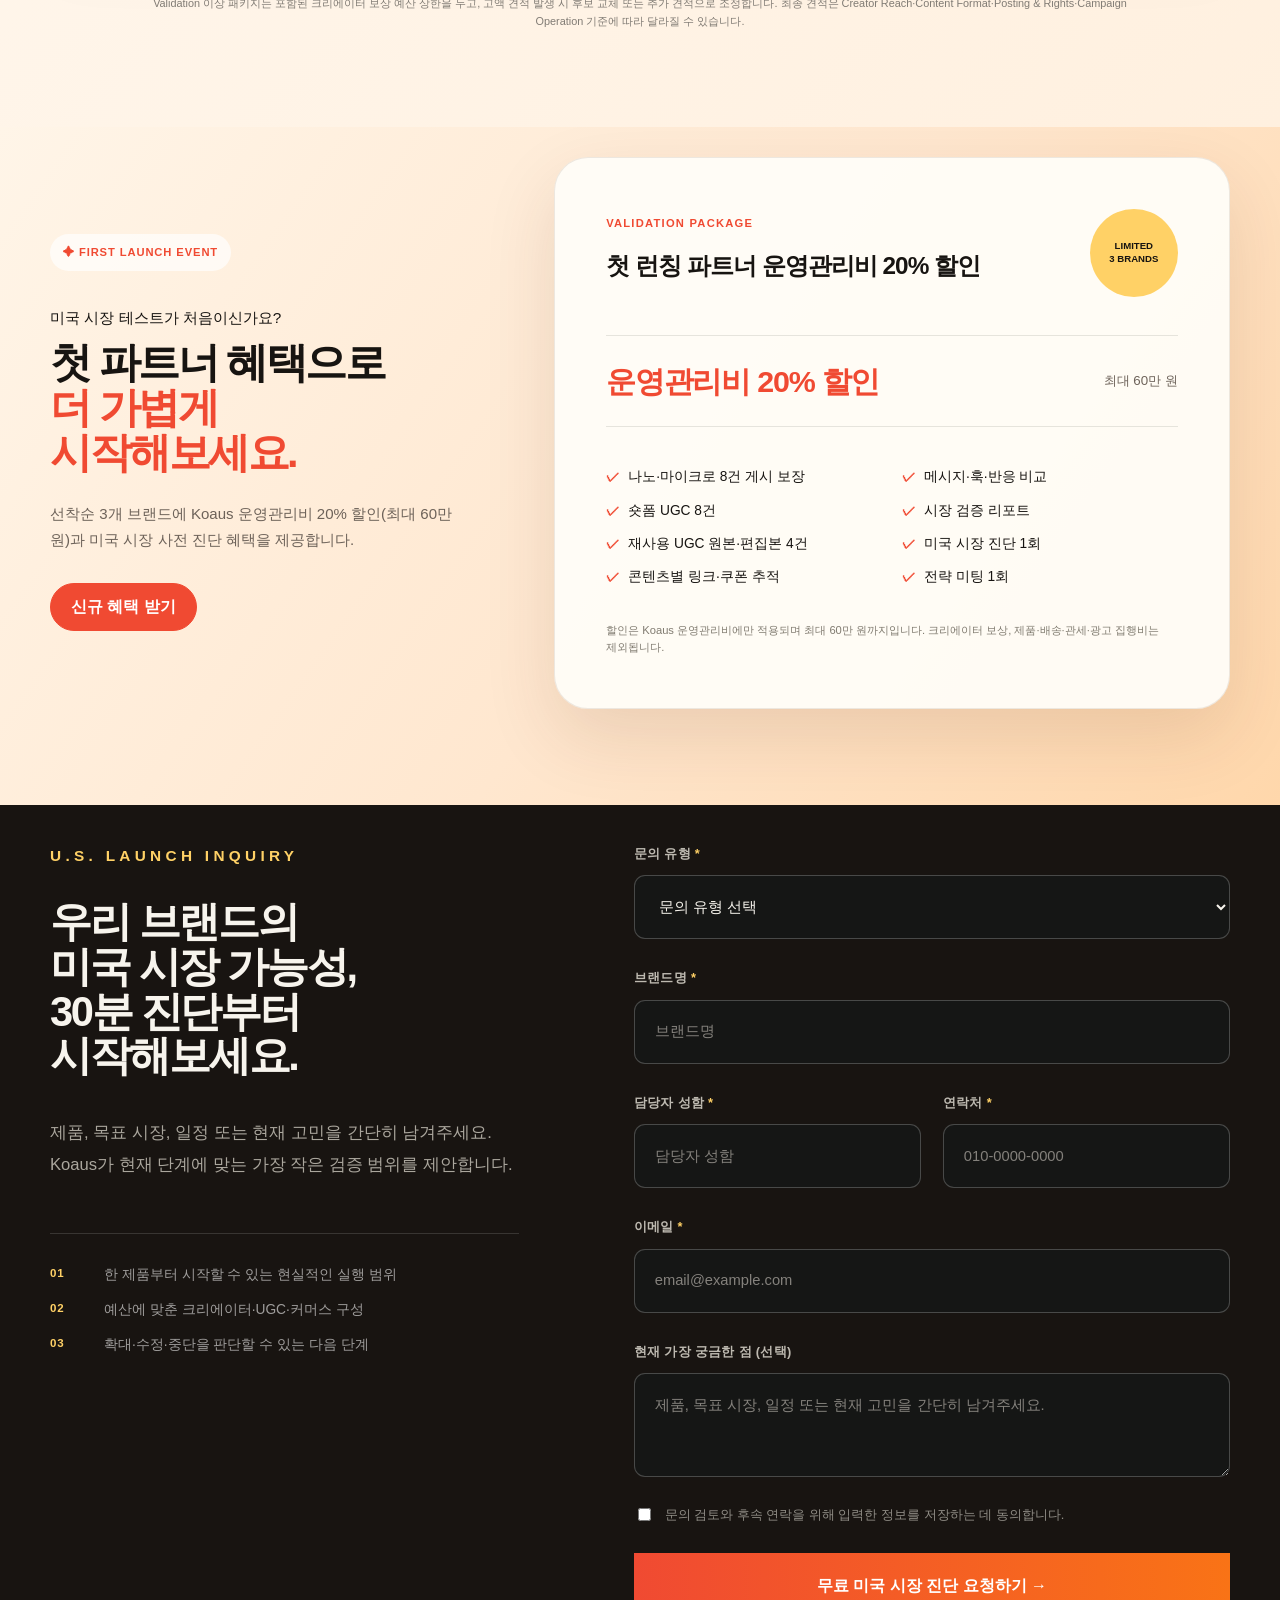
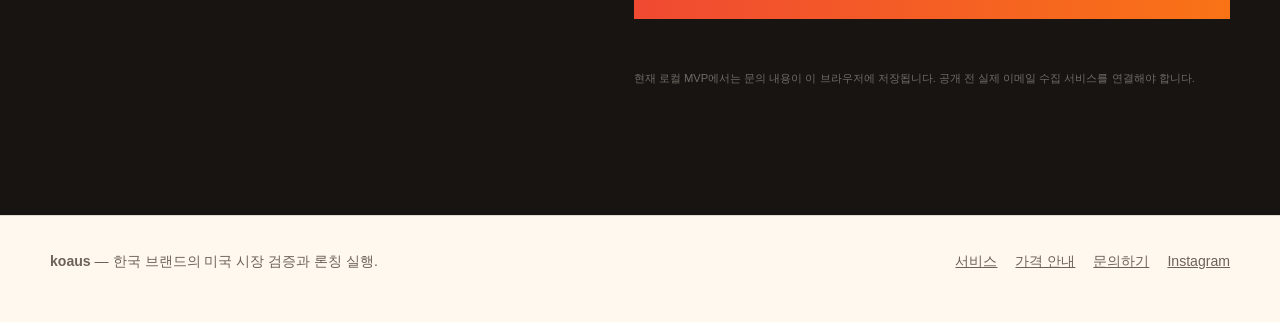
==== commit 3ce1c250: "커서로 작업 환경 바꾸고 지금까지 설정 저장 + 가격정책 조정 feat: revise KOAUS pricing policy" ====
--- a/index.html
+++ b/index.html
@@ -1,491 +1,1518 @@
-<!DOCTYPE html>
+<!doctype html>
 <html lang="ko">
-<head>
-  <meta charset="UTF-8" />
-  <meta name="viewport" content="width=device-width, initial-scale=1.0" />
-  <meta name="description" content="Koaus는 한국 브랜드가 큰 비용과 재고를 투입하기 전에 미국 크리에이터, UGC, 커머스 파일럿으로 시장 가능성을 검증하도록 돕는 런치 스튜디오입니다." />
-  <meta name="theme-color" content="#111713" />
-  <title>Koaus Launch Studio — 한국 브랜드의 미국 진출 파일럿</title>
-  <link rel="stylesheet" href="css/koahouse.css" />
-  <link rel="stylesheet" href="css/koahouse-v2.css" />
-  <link rel="stylesheet" href="css/koahouse-final.css" />
-  <script src="js/koahouse.js" defer></script>
-  <script src="js/koahouse-final.js" defer></script>
-</head>
-<body>
-  <a class="skip-link" href="#main-content" data-i18n="skip">본문으로 바로가기</a>
-  <header class="site-header">
-    <div class="shell header-inner">
-      <a class="wordmark" href="index.html" aria-label="Koaus home">koaus <span>/ launch studio</span></a>
-      <nav class="desktop-nav" aria-label="Primary navigation">
+  <head>
+    <meta charset="UTF-8" />
+    <meta name="viewport" content="width=device-width, initial-scale=1.0" />
+    <meta
+      name="description"
+      content="Koaus는 한국 브랜드가 큰 비용과 재고를 투입하기 전에 미국 크리에이터, UGC, 커머스 파일럿으로 시장 가능성을 검증하도록 돕는 런치 스튜디오입니다."
+    />
+    <meta name="theme-color" content="#fff4dc" />
+    <title>Koaus Launch Studio — 한국 브랜드의 미국 진출 파일럿</title>
+    <link rel="canonical" href="https://koaus-launch-studio.vercel.app/" />
+
+    <meta
+      name="robots"
+      content="index, follow, max-image-preview:large, max-snippet:-1, max-video-preview:-1"
+    />
+
+    <meta property="og:type" content="website" />
+    <meta property="og:site_name" content="Koaus Launch Studio" />
+    <meta property="og:url" content="https://koaus-launch-studio.vercel.app/" />
+    <meta
+      property="og:title"
+      content="Koaus Launch Studio — 한국 브랜드의 미국 진출 파일럿"
+    />
+    <meta
+      property="og:description"
+      content="한국 브랜드의 미국 시장 가능성을 크리에이터, UGC, 커머스 파일럿으로 검증합니다."
+    />
+    <meta property="og:locale" content="ko_KR" />
+    <meta property="og:locale:alternate" content="en_US" />
+
+    <meta name="twitter:card" content="summary_large_image" />
+    <meta
+      name="twitter:title"
+      content="Koaus Launch Studio — 한국 브랜드의 미국 진출 파일럿"
+    />
+    <meta
+      name="twitter:description"
+      content="한국 브랜드의 미국 시장 가능성을 크리에이터, UGC, 커머스 파일럿으로 검증합니다."
+    />
+    <link rel="stylesheet" href="css/koahouse.css" />
+    <link rel="stylesheet" href="css/koahouse-v2.css" />
+    <link rel="stylesheet" href="css/koahouse-final.css" />
+    <link rel="stylesheet" href="css/koaus-warm-final.css" />
+    <script src="js/koahouse.js" defer></script>
+    <script src="js/koahouse-final.js" defer></script>
+    <script src="js/koaus-warm-final.js" defer></script>
+    <script type="application/ld+json">
+      {
+        "@context": "https://schema.org",
+        "@type": "ProfessionalService",
+        "name": "Koaus Launch Studio",
+        "url": "https://koaus-launch-studio.vercel.app/",
+        "description": "한국 브랜드가 미국 크리에이터, UGC, 커머스 파일럿을 통해 미국 시장 가능성을 검증하도록 돕는 런치 스튜디오입니다.",
+        "areaServed": [
+          {
+            "@type": "Country",
+            "name": "South Korea"
+          },
+          {
+            "@type": "Country",
+            "name": "United States"
+          }
+        ],
+        "serviceType": [
+          "U.S. market validation",
+          "Creator seeding",
+          "UGC production",
+          "Commerce pilot"
+        ],
+        "sameAs": ["https://koaus-shop.vercel.app/"]
+      }
+    </script>
+  </head>
+
+  <body>
+    <a class="skip-link" href="#main-content" data-i18n="skip"
+      >본문으로 바로가기</a
+    >
+    <header class="site-header">
+      <div class="shell header-inner">
+        <a class="wordmark" href="index.html" aria-label="Koaus home"
+          >koaus <span>/ launch studio</span></a
+        >
+        <nav class="desktop-nav" aria-label="Primary navigation">
+          <a href="#services" data-i18n="navServices">서비스</a>
+          <a href="#process" data-i18n="navProcess">진행 방식</a>
+          <a href="#pricing" data-final-i18n="navPricing">가격 안내</a>
+          <a href="#contact" data-i18n="navContact">문의하기</a>
+          <a
+            class="export-voucher-nav"
+            href="export-voucher.html"
+            data-i18n="navExportVoucher"
+            >수출바우처</a
+          >
+        </nav>
+        <div class="header-actions">
+          <a
+            class="shop-switch-link"
+            href="https://koaus-shop.vercel.app/"
+            aria-label="Go to Koaus Shop"
+            >koaus shop <span aria-hidden="true">↗</span></a
+          >
+          <div class="language-toggle" aria-label="Language switcher">
+            <button type="button" data-language="ko" class="is-active">
+              KO
+            </button>
+            <button type="button" data-language="en">EN</button>
+          </div>
+          <a
+            class="button button--dark"
+            href="#contact"
+            data-i18n="requestPilot"
+            >미국 런칭 문의</a
+          >
+          <button
+            class="menu-toggle"
+            type="button"
+            aria-expanded="false"
+            aria-controls="mobile-menu"
+            aria-label="Open menu"
+          >
+            ☰
+          </button>
+        </div>
+      </div>
+      <nav
+        class="mobile-menu"
+        id="mobile-menu"
+        aria-label="Mobile navigation"
+        hidden
+      >
         <a href="#services" data-i18n="navServices">서비스</a>
         <a href="#process" data-i18n="navProcess">진행 방식</a>
         <a href="#pricing" data-final-i18n="navPricing">가격 안내</a>
         <a href="#contact" data-i18n="navContact">문의하기</a>
-        <a class="export-voucher-nav" href="export-voucher.html" data-i18n="navExportVoucher">수출바우처</a>
+        <a
+          class="mobile-shop-link"
+          href="https://koaus-shop.vercel.app/"
+          aria-label="Go to Koaus Shop"
+          >koaus shop <span aria-hidden="true">↗</span></a
+        >
+        <a
+          class="mobile-export-voucher-link"
+          href="export-voucher.html"
+          data-i18n="navExportVoucher"
+          >수출바우처</a
+        >
       </nav>
-      <div class="header-actions">
-        <a class="shop-switch-link" href="http://localhost:8001" aria-label="Go to Koaus Shop">koaus shop <span aria-hidden="true">↗</span></a>
-        <div class="language-toggle" aria-label="Language switcher">
-          <button type="button" data-language="ko" class="is-active">KO</button>
-          <button type="button" data-language="en">EN</button>
+    </header>
+
+    <nav class="section-rail" aria-label="Section navigation">
+      <a class="is-active" href="#intro" data-rail-target="intro" aria-current="location">
+        <span class="section-rail__label" data-final-i18n="railIntro">시작</span>
+        <span class="section-rail__number">01</span>
+        <span class="section-rail__line" aria-hidden="true"></span>
+      </a>
+      <a href="#services" data-rail-target="services">
+        <span class="section-rail__label" data-final-i18n="railSolution">문제 → 솔루션</span>
+        <span class="section-rail__number">02</span>
+        <span class="section-rail__line" aria-hidden="true"></span>
+      </a>
+      <a href="#process" data-rail-target="process">
+        <span class="section-rail__label" data-final-i18n="railProcess">파일럿 → 결정</span>
+        <span class="section-rail__number">03</span>
+        <span class="section-rail__line" aria-hidden="true"></span>
+      </a>
+      <a href="#pricing" data-rail-target="pricing">
+        <span class="section-rail__label" data-final-i18n="railPricing">패키지</span>
+        <span class="section-rail__number">04</span>
+        <span class="section-rail__line" aria-hidden="true"></span>
+      </a>
+      <a href="#launch-event" data-rail-target="launch-event">
+        <span class="section-rail__label" data-final-i18n="railBenefit">첫 파트너 혜택</span>
+        <span class="section-rail__number">05</span>
+        <span class="section-rail__line" aria-hidden="true"></span>
+      </a>
+      <a href="#contact" data-rail-target="contact">
+        <span class="section-rail__label" data-final-i18n="railContact">런칭 문의</span>
+        <span class="section-rail__number">06</span>
+        <span class="section-rail__line" aria-hidden="true"></span>
+      </a>
+    </nav>
+
+    <main id="main-content">
+      <section class="hero hero--ugc" id="intro" data-rail-section aria-labelledby="hero-title">
+        <div class="ugc-mosaic" aria-hidden="true">
+          <div
+            class="ugc-column ugc-column--1"
+            style="--ugc-duration: 28s; --ugc-direction: normal"
+          >
+            <div class="ugc-track">
+              <div class="ugc-loop-set">
+                <article class="ugc-card" aria-hidden="true">
+                  <video
+                    autoplay
+                    muted
+                    loop
+                    playsinline
+                    preload="metadata"
+                    tabindex="-1"
+                  >
+                    <source src="videos/hero/ugc-01.mp4" />
+                  </video>
+                </article>
+                <article class="ugc-card" aria-hidden="true">
+                  <video
+                    autoplay
+                    muted
+                    loop
+                    playsinline
+                    preload="metadata"
+                    tabindex="-1"
+                  >
+                    <source src="videos/hero/ugc-02.mp4" />
+                  </video>
+                </article>
+              </div>
+              <div class="ugc-loop-set">
+                <article class="ugc-card" aria-hidden="true">
+                  <video
+                    autoplay
+                    muted
+                    loop
+                    playsinline
+                    preload="metadata"
+                    tabindex="-1"
+                  >
+                    <source src="videos/hero/ugc-01.mp4" />
+                  </video>
+                </article>
+                <article class="ugc-card" aria-hidden="true">
+                  <video
+                    autoplay
+                    muted
+                    loop
+                    playsinline
+                    preload="metadata"
+                    tabindex="-1"
+                  >
+                    <source src="videos/hero/ugc-02.mp4" />
+                  </video>
+                </article>
+              </div>
+            </div>
+          </div>
+          <div
+            class="ugc-column ugc-column--2"
+            style="--ugc-duration: 34s; --ugc-direction: reverse"
+          >
+            <div class="ugc-track">
+              <div class="ugc-loop-set">
+                <article class="ugc-card" aria-hidden="true">
+                  <video
+                    autoplay
+                    muted
+                    loop
+                    playsinline
+                    preload="metadata"
+                    tabindex="-1"
+                  >
+                    <source src="videos/hero/ugc-03.mp4" />
+                  </video>
+                </article>
+                <article class="ugc-card" aria-hidden="true">
+                  <video
+                    autoplay
+                    muted
+                    loop
+                    playsinline
+                    preload="metadata"
+                    tabindex="-1"
+                  >
+                    <source src="videos/hero/ugc-04.mp4" />
+                  </video>
+                </article>
+              </div>
+              <div class="ugc-loop-set">
+                <article class="ugc-card" aria-hidden="true">
+                  <video
+                    autoplay
+                    muted
+                    loop
+                    playsinline
+                    preload="metadata"
+                    tabindex="-1"
+                  >
+                    <source src="videos/hero/ugc-03.mp4" />
+                  </video>
+                </article>
+                <article class="ugc-card" aria-hidden="true">
+                  <video
+                    autoplay
+                    muted
+                    loop
+                    playsinline
+                    preload="metadata"
+                    tabindex="-1"
+                  >
+                    <source src="videos/hero/ugc-04.mp4" />
+                  </video>
+                </article>
+              </div>
+            </div>
+          </div>
+          <div
+            class="ugc-column ugc-column--3"
+            style="--ugc-duration: 31s; --ugc-direction: normal"
+          >
+            <div class="ugc-track">
+              <div class="ugc-loop-set">
+                <article class="ugc-card" aria-hidden="true">
+                  <video
+                    autoplay
+                    muted
+                    loop
+                    playsinline
+                    preload="metadata"
+                    tabindex="-1"
+                  >
+                    <source src="videos/hero/ugc-05.mp4" />
+                  </video>
+                </article>
+                <article class="ugc-card" aria-hidden="true">
+                  <video
+                    autoplay
+                    muted
+                    loop
+                    playsinline
+                    preload="metadata"
+                    tabindex="-1"
+                  >
+                    <source src="videos/hero/ugc-06.mp4" />
+                  </video>
+                </article>
+              </div>
+              <div class="ugc-loop-set">
+                <article class="ugc-card" aria-hidden="true">
+                  <video
+                    autoplay
+                    muted
+                    loop
+                    playsinline
+                    preload="metadata"
+                    tabindex="-1"
+                  >
+                    <source src="videos/hero/ugc-05.mp4" />
+                  </video>
+                </article>
+                <article class="ugc-card" aria-hidden="true">
+                  <video
+                    autoplay
+                    muted
+                    loop
+                    playsinline
+                    preload="metadata"
+                    tabindex="-1"
+                  >
+                    <source src="videos/hero/ugc-06.mp4" />
+                  </video>
+                </article>
+              </div>
+            </div>
+          </div>
         </div>
-        <a class="button button--dark" href="#contact" data-i18n="requestPilot">미국 런칭 문의</a>
-        <button class="menu-toggle" type="button" aria-expanded="false" aria-controls="mobile-menu" aria-label="Open menu">☰</button>
-      </div>
-    </div>
-    <nav class="mobile-menu" id="mobile-menu" aria-label="Mobile navigation" hidden>
-      <a href="#services" data-i18n="navServices">서비스</a>
-      <a href="#process" data-i18n="navProcess">진행 방식</a>
-      <a href="#pricing" data-final-i18n="navPricing">가격 안내</a>
-      <a href="#contact" data-i18n="navContact">문의하기</a>
-      <a class="mobile-shop-link" href="http://localhost:8001" aria-label="Go to Koaus Shop">koaus shop <span aria-hidden="true">↗</span></a>
-      <a class="mobile-export-voucher-link" href="export-voucher.html" data-i18n="navExportVoucher">수출바우처</a>
-    </nav>
-  </header>
-
-  <main id="main-content">
-    <section class="hero hero--ugc" aria-labelledby="hero-title">
-  <div class="ugc-mosaic" aria-hidden="true">
-    <div class="ugc-column ugc-column--1" style="--ugc-duration:28s;--ugc-direction:normal">
-  <div class="ugc-track">
-    <div class="ugc-loop-set">
-<article class="ugc-card" aria-hidden="true">
-  <video autoplay muted loop playsinline preload="metadata" tabindex="-1">
-    <source src="videos/hero/ugc-01.mp4" />
-  </video>
-</article>
-<article class="ugc-card" aria-hidden="true">
-  <video autoplay muted loop playsinline preload="metadata" tabindex="-1">
-    <source src="videos/hero/ugc-02.mp4" />
-  </video>
-</article>
-</div>
-    <div class="ugc-loop-set">
-<article class="ugc-card" aria-hidden="true">
-  <video autoplay muted loop playsinline preload="metadata" tabindex="-1">
-    <source src="videos/hero/ugc-01.mp4" />
-  </video>
-</article>
-<article class="ugc-card" aria-hidden="true">
-  <video autoplay muted loop playsinline preload="metadata" tabindex="-1">
-    <source src="videos/hero/ugc-02.mp4" />
-  </video>
-</article>
-</div>
-  </div>
-</div><div class="ugc-column ugc-column--2" style="--ugc-duration:34s;--ugc-direction:reverse">
-  <div class="ugc-track">
-    <div class="ugc-loop-set">
-<article class="ugc-card" aria-hidden="true">
-  <video autoplay muted loop playsinline preload="metadata" tabindex="-1">
-    <source src="videos/hero/ugc-03.mp4" />
-  </video>
-</article>
-<article class="ugc-card" aria-hidden="true">
-  <video autoplay muted loop playsinline preload="metadata" tabindex="-1">
-    <source src="videos/hero/ugc-04.mp4" />
-  </video>
-</article>
-</div>
-    <div class="ugc-loop-set">
-<article class="ugc-card" aria-hidden="true">
-  <video autoplay muted loop playsinline preload="metadata" tabindex="-1">
-    <source src="videos/hero/ugc-03.mp4" />
-  </video>
-</article>
-<article class="ugc-card" aria-hidden="true">
-  <video autoplay muted loop playsinline preload="metadata" tabindex="-1">
-    <source src="videos/hero/ugc-04.mp4" />
-  </video>
-</article>
-</div>
-  </div>
-</div><div class="ugc-column ugc-column--3" style="--ugc-duration:31s;--ugc-direction:normal">
-  <div class="ugc-track">
-    <div class="ugc-loop-set">
-<article class="ugc-card" aria-hidden="true">
-  <video autoplay muted loop playsinline preload="metadata" tabindex="-1">
-    <source src="videos/hero/ugc-05.mp4" />
-  </video>
-</article>
-<article class="ugc-card" aria-hidden="true">
-  <video autoplay muted loop playsinline preload="metadata" tabindex="-1">
-    <source src="videos/hero/ugc-06.mp4" />
-  </video>
-</article>
-</div>
-    <div class="ugc-loop-set">
-<article class="ugc-card" aria-hidden="true">
-  <video autoplay muted loop playsinline preload="metadata" tabindex="-1">
-    <source src="videos/hero/ugc-05.mp4" />
-  </video>
-</article>
-<article class="ugc-card" aria-hidden="true">
-  <video autoplay muted loop playsinline preload="metadata" tabindex="-1">
-    <source src="videos/hero/ugc-06.mp4" />
-  </video>
-</article>
-</div>
-  </div>
-</div>
-  </div>
-  <div class="hero-ugc-shade" aria-hidden="true"></div>
-
-  <div class="shell hero-ugc-inner">
-    <div class="hero-ugc-copy" data-reveal>
-      <p class="eyebrow" data-i18n="heroEyebrow">새로운 시장, 더 합리적인 도전</p>
-      <h1 id="hero-title" data-i18n="heroTitle">남들은 미국에서 성장하는데,<br /><em>우리 브랜드도 될지</em> 궁금하신가요?</h1>
-      <p class="hero-ugc-body" data-i18n="heroBody">새로운 기회, 새로운 도전. Koaus는 큰 비용과 재고를 먼저 투입하기 전에 미국 크리에이터, UGC, 커머스 파일럿을 통해 우리 브랜드의 실제 시장 가능성을 가장 합리적인 방식으로 검증합니다.</p>
-
-      <div class="hero-actions">
-        <a class="button button--lime" href="#contact" data-i18n="heroPrimary">미국 런칭 문의 →</a>
-        <a class="button button--glass" href="#services" data-i18n="heroSecondary">서비스 보기</a>
-      </div>
-    </div>
-
-    <div class="hero-ugc-proof" data-reveal>
-      <div>
-        <strong>5–12</strong>
-        <span data-i18n="proofCreators">패키지별 미국 크리에이터</span>
-      </div>
-      <div>
-        <strong>4–8 weeks</strong>
-        <span data-i18n="proofDays">진단부터 결과 리포트까지</span>
-      </div>
-      <div>
-        <strong>UGC → Commerce</strong>
-        <span data-i18n="proofSystem">콘텐츠·리스팅·런치 연결</span>
-      </div>
-    </div>
-  </div>
-</section>
-
-    <section class="logo-strip koaus-insight-strip" aria-label="Koaus market testing principle">
-      <div class="shell logo-strip-inner">
-        <strong data-final-i18n="insightStripTitle">큰 론칭 전에, 작은 시장 신호부터 확인하세요.</strong>
-        <span data-final-i18n="insightStripBody">미국 크리에이터 반응과 UGC, 클릭·구매 데이터를 먼저 확인한 뒤 다음 투자를 결정합니다.</span>
-        <span class="insight-strip-keyword">TEST · LEARN · DECIDE</span>
-      </div>
-    </section>
-
-    <section class="section section--cream" id="why" data-reveal>
-      <div class="shell">
-        <div class="section-heading">
-          <div><p class="section-kicker" data-final-i18n="problemKicker">미국 진출의 불확실성</p></div>
-          <div>
-            <h2 data-final-i18n="problemTitle">미국에 진출하는 것보다,<br />미국에서 통할 근거를 찾는 일이 먼저입니다.</h2>
-            <p data-final-i18n="problemBody">누가 사고, 어떤 콘텐츠에 반응하며, 실제 구매로 이어질지 모르는 상태에서 재고·광고·물류비부터 투입하는 것이 가장 큰 위험입니다.</p>
+        <div class="hero-ugc-shade" aria-hidden="true"></div>
+
+        <div class="shell hero-ugc-inner">
+          <div class="hero-ugc-copy" data-reveal>
+            <p class="eyebrow" data-i18n="heroEyebrow">
+              미국 진출 전, 먼저 검증하세요
+            </p>
+            <h1 id="hero-title" data-i18n="heroTitle">
+              <span class="hero-title-line">끝없이 커지는 미국 시장,</span>
+              <span class="hero-title-line"><em>우리 브랜드도</em> 통할까요?</span>
+            </h1>
+            <div class="hero-ugc-body hero-validation" data-i18n="heroBody">
+              <p class="hero-validation__lead">큰 비용과 재고를 먼저 투입하기 전에</p>
+              <div class="hero-validation__rows">
+                <div><strong>CREATOR</strong><span>제품 적합도 확인</span></div>
+                <div><strong>UGC</strong><span>고객 반응 측정</span></div>
+                <div><strong>COMMERCE</strong><span>실제 구매 가능성 검증</span></div>
+              </div>
+            </div>
+
+            <div class="hero-actions">
+              <a
+                class="button button--lime"
+                href="#contact"
+                data-i18n="heroPrimary"
+                >미국 런칭 문의 →</a
+              >
+              <a
+                class="button button--glass"
+                href="#services"
+                data-i18n="heroSecondary"
+                >서비스 보기</a
+              >
+            </div>
+          </div>
+
+          <div class="hero-ugc-proof" data-reveal>
+            <div>
+              <strong>5–12</strong>
+              <span data-i18n="proofCreators">패키지별 미국 크리에이터</span>
+            </div>
+            <div>
+              <strong>4–8 weeks</strong>
+              <span data-i18n="proofDays">진단부터 결과 리포트까지</span>
+            </div>
+            <div>
+              <strong>UGC → Commerce</strong>
+              <span data-i18n="proofSystem">콘텐츠·리스팅·런치 연결</span>
+            </div>
           </div>
         </div>
-        <div class="problem-grid">
-          <article class="problem-card">
-            <span>01</span>
-            <small>Customer Uncertainty</small>
-            <h3 data-final-i18n="problem1Title">누가 우리 제품을 살지 모릅니다.</h3>
-            <p data-final-i18n="problem1Body">미국의 어떤 고객층이 제품에 관심을 보이고 구매 이유를 느끼는지 확인하기 어렵습니다.</p>
-          </article>
-          <article class="problem-card">
-            <span>02</span>
-            <small>Content Uncertainty</small>
-            <h3 data-final-i18n="problem2Title">어떤 콘텐츠가 통할지 모릅니다.</h3>
-            <p data-final-i18n="problem2Body">한국에서 쓰던 메시지와 표현이 미국 소비자의 관심과 신뢰를 만들지는 별개의 문제입니다.</p>
-          </article>
-          <article class="problem-card">
-            <span>03</span>
-            <small>Commerce Uncertainty</small>
-            <h3 data-final-i18n="problem3Title">관심이 구매로 이어질지 모릅니다.</h3>
-            <p data-final-i18n="problem3Body">조회와 좋아요가 실제 클릭·쿠폰 사용·주문으로 연결되는지 확인하기 전에 비용이 먼저 들어갑니다.</p>
+      </section>
+
+      <section
+        class="section decision-section"
+        id="services"
+        data-rail-section
+        data-reveal
+        aria-labelledby="decision-title"
+      >
+        <span class="anchor-target" id="why" aria-hidden="true"></span>
+        <div class="shell">
+          <div class="decision-head">
+            <div class="decision-head__problem">
+              <p class="section-kicker" data-final-i18n="problemKicker">
+                미국 진출의 불확실성
+              </p>
+              <h2 id="decision-title" data-final-i18n="problemTitle">
+                서두르지 않아도 됩니다.<br />통할 근거를 만든 뒤 시작하세요.
+              </h2>
+              <p data-final-i18n="problemBody">
+                준비 없이 미국 시장에 뛰어들 필요는 없습니다. 크리에이터 반응, 콘텐츠 성과, 구매 신호를 먼저 확인한 뒤 투자해도 늦지 않습니다.
+              </p>
+            </div>
+
+            <div class="decision-head__arrow" aria-hidden="true">→</div>
+
+            <div class="decision-head__solution">
+              <p class="section-kicker" data-final-i18n="solutionKicker">
+                KOAUS SOLUTION
+              </p>
+              <h2 data-final-i18n="solutionTitle">
+                불확실성을<br /><em>작은 시장 실험</em>으로 바꿉니다.
+              </h2>
+              <p data-final-i18n="solutionBody">
+                Koaus가 브랜드와 맞는 미국 크리에이터를 선별하고, UGC 제작부터
+                실제 게시와 구매 추적까지 하나의 파일럿으로 운영합니다.
+              </p>
+            </div>
+          </div>
+
+          <div class="decision-lanes" aria-label="문제와 Koaus 해결 방식">
+            <article class="decision-lane decision-lane--creator">
+              <div class="decision-problem">
+                <div class="decision-problem__meta">
+                  <span>01</span><small>Customer Uncertainty</small>
+                </div>
+                <h3 data-final-i18n="problem1Title">
+                  누가 우리 제품을 살지 모릅니다.
+                </h3>
+                <p data-final-i18n="problem1Body">
+                  미국의 어떤 고객층이 제품에 관심을 보이고 구매 이유를 느끼는지
+                  확인하기 어렵습니다.
+                </p>
+              </div>
+              <div class="decision-connector" aria-hidden="true"><span>→</span></div>
+              <div class="decision-solution">
+                <span class="decision-solution__type">CREATOR</span>
+                <h3 data-final-i18n="service1Title">
+                  제품과 고객에 맞는 미국 크리에이터를 선별합니다.
+                </h3>
+                <ul>
+                  <li data-final-i18n="service1a">제품·카테고리 적합도 검토</li>
+                  <li data-final-i18n="service1b">미국 크리에이터 후보 선별</li>
+                  <li data-final-i18n="service1c">영문 브리프와 커뮤니케이션</li>
+                  <li data-final-i18n="service1d">배송·일정·납품 관리</li>
+                </ul>
+              </div>
+            </article>
+
+            <article class="decision-lane decision-lane--ugc">
+              <div class="decision-problem">
+                <div class="decision-problem__meta">
+                  <span>02</span><small>Content Uncertainty</small>
+                </div>
+                <h3 data-final-i18n="problem2Title">
+                  어떤 콘텐츠가 통할지 모릅니다.
+                </h3>
+                <p data-final-i18n="problem2Body">
+                  한국에서 쓰던 메시지와 표현이 미국 소비자의 관심과 신뢰를
+                  만들지는 별개의 문제입니다.
+                </p>
+              </div>
+              <div class="decision-connector" aria-hidden="true"><span>→</span></div>
+              <div class="decision-solution">
+                <span class="decision-solution__type">UGC</span>
+                <h3 data-final-i18n="service2Title">
+                  미국 소비자의 언어와 시선으로 콘텐츠를 만듭니다.
+                </h3>
+                <ul>
+                  <li data-final-i18n="service2a">제품 사용·시연 숏폼</li>
+                  <li data-final-i18n="service2b">후킹과 메시지별 콘텐츠</li>
+                  <li data-final-i18n="service2c">브랜드 채널 활용 소재</li>
+                  <li data-final-i18n="service2d">사용권·원본 파일 옵션</li>
+                </ul>
+              </div>
+            </article>
+
+            <article class="decision-lane decision-lane--commerce">
+              <div class="decision-problem">
+                <div class="decision-problem__meta">
+                  <span>03</span><small>Commerce Uncertainty</small>
+                </div>
+                <h3 data-final-i18n="problem3Title">
+                  관심이 구매로 이어질지 모릅니다.
+                </h3>
+                <p data-final-i18n="problem3Body">
+                  조회와 좋아요가 실제 클릭·쿠폰 사용·주문으로 연결되는지 확인하기
+                  전에 비용이 먼저 들어갑니다.
+                </p>
+              </div>
+              <div class="decision-connector" aria-hidden="true"><span>→</span></div>
+              <div class="decision-solution">
+                <span class="decision-solution__type">COMMERCE</span>
+                <h3 data-final-i18n="service3Title">
+                  클릭·쿠폰·주문 데이터를 통해 구매 가능성을 확인합니다.
+                </h3>
+                <ul>
+                  <li data-final-i18n="service3a">추적 링크와 쿠폰 설정</li>
+                  <li data-final-i18n="service3b">콘텐츠별 반응 비교</li>
+                  <li data-final-i18n="service3c">초기 구매 신호 확인</li>
+                  <li data-final-i18n="service3d">확대·수정·중단 권고안</li>
+                </ul>
+              </div>
+            </article>
+          </div>
+        </div>
+      </section>
+
+      <section
+        class="section pilot-decision-section"
+        id="process"
+        data-rail-section
+        data-reveal
+        aria-labelledby="process-title"
+      >
+        <div class="shell pilot-decision-shell">
+          <header class="pilot-decision-heading">
+            <p class="section-kicker" data-final-i18n="processKicker">
+              HOW IT WORKS · PILOT TO DECISION
+            </p>
+            <div class="pilot-decision-heading__copy">
+              <h2 id="process-title" data-final-i18n="processTitle">
+                4단계로 검증하고,<br /><em>다음 결정을 위한 리포트로 남깁니다.</em>
+              </h2>
+              <p data-final-i18n="processBody">
+                진단부터 실행, 측정까지. 단순 조회수가 아니라 콘텐츠 반응, 고객 참여, 구매 신호를 분석해 다음 액션을 제안합니다.
+              </p>
+            </div>
+          </header>
+
+          <div class="process-timeline-shell">
+            <div
+              class="process-timeline"
+              role="tablist"
+              aria-label="Koaus pilot process"
+              style="--process-active: 0"
+            >
+              <button
+                class="process-node is-active"
+                id="process-step-1"
+                type="button"
+                role="tab"
+                aria-selected="true"
+                aria-controls="process-detail-1"
+                data-process-index="0"
+              >
+                <span class="process-node__number">01</span>
+                <span class="process-node__copy">
+                  <strong>Diagnose</strong>
+                  <small data-final-i18n="step1Title">브랜드·제품 진단</small>
+                </span>
+              </button>
+              <button
+                class="process-node"
+                id="process-step-2"
+                type="button"
+                role="tab"
+                aria-selected="false"
+                aria-controls="process-detail-2"
+                data-process-index="1"
+                tabindex="-1"
+              >
+                <span class="process-node__number">02</span>
+                <span class="process-node__copy">
+                  <strong>Match</strong>
+                  <small data-final-i18n="step2Title">크리에이터 매칭</small>
+                </span>
+              </button>
+              <button
+                class="process-node"
+                id="process-step-3"
+                type="button"
+                role="tab"
+                aria-selected="false"
+                aria-controls="process-detail-3"
+                data-process-index="2"
+                tabindex="-1"
+              >
+                <span class="process-node__number">03</span>
+                <span class="process-node__copy">
+                  <strong>Launch</strong>
+                  <small data-final-i18n="step3Title">파일럿 실행</small>
+                </span>
+              </button>
+              <button
+                class="process-node"
+                id="process-step-4"
+                type="button"
+                role="tab"
+                aria-selected="false"
+                aria-controls="process-detail-4"
+                data-process-index="3"
+                tabindex="-1"
+              >
+                <span class="process-node__number">04</span>
+                <span class="process-node__copy">
+                  <strong data-final-i18n="measureDecideLabel">Measure &amp; Decide</strong>
+                  <small data-final-i18n="step4Title">측정과 다음 결정</small>
+                </span>
+              </button>
+            </div>
+          </div>
+
+          <div class="process-detail-panels">
+            <article
+              class="process-detail is-active"
+              id="process-detail-1"
+              role="tabpanel"
+              aria-labelledby="process-step-1"
+            >
+              <span class="process-detail__number">01</span>
+              <div class="process-detail__copy">
+                <small>CURRENT STEP</small>
+                <h3 data-final-i18n="step1Title">브랜드·제품 진단</h3>
+                <p data-final-i18n="step1Body">
+                  제품·가격·타깃 고객·미국 진출 목표를 확인하고 이번 파일럿에서 검증할 가설을 설정합니다.
+                </p>
+              </div>
+              <div class="process-detail__output">
+                <small>OUTPUT</small>
+                <strong data-final-i18n="processOutput1">MARKET HYPOTHESIS</strong>
+              </div>
+            </article>
+
+            <article
+              class="process-detail"
+              id="process-detail-2"
+              role="tabpanel"
+              aria-labelledby="process-step-2"
+              hidden
+            >
+              <span class="process-detail__number">02</span>
+              <div class="process-detail__copy">
+                <small>CURRENT STEP</small>
+                <h3 data-final-i18n="step2Title">크리에이터 매칭</h3>
+                <p data-final-i18n="step2Body">
+                  제품 카테고리, 콘텐츠 스타일, 고객 적합도를 기준으로 미국 크리에이터 후보를 선별합니다.
+                </p>
+              </div>
+              <div class="process-detail__output">
+                <small>OUTPUT</small>
+                <strong data-final-i18n="processOutput2">CURATED CREATOR SHORTLIST</strong>
+              </div>
+            </article>
+
+            <article
+              class="process-detail"
+              id="process-detail-3"
+              role="tabpanel"
+              aria-labelledby="process-step-3"
+              hidden
+            >
+              <span class="process-detail__number">03</span>
+              <div class="process-detail__copy">
+                <small>CURRENT STEP</small>
+                <h3 data-final-i18n="step3Title">파일럿 실행</h3>
+                <p data-final-i18n="step3Body">
+                  제품 발송, 콘텐츠 가이드, UGC 제작과 게시를 운영하고 클릭과 쿠폰을 추적합니다.
+                </p>
+              </div>
+              <div class="process-detail__output">
+                <small>OUTPUT</small>
+                <strong data-final-i18n="processOutput3">LIVE MARKET PILOT</strong>
+              </div>
+            </article>
+
+            <article
+              class="process-detail"
+              id="process-detail-4"
+              role="tabpanel"
+              aria-labelledby="process-step-4"
+              hidden
+            >
+              <span class="process-detail__number">04</span>
+              <div class="process-detail__copy">
+                <small>CURRENT STEP</small>
+                <h3 data-final-i18n="step4Title">측정과 다음 결정</h3>
+                <p data-final-i18n="step4Body">
+                  콘텐츠 반응과 구매 신호를 분석해 계속할 것, 바꿀 것, 다음에 테스트할 것을 정리합니다.
+                </p>
+              </div>
+              <div class="process-detail__output">
+                <small>OUTPUT</small>
+                <strong data-final-i18n="processOutput4">U.S. MARKET DECISION REPORT</strong>
+              </div>
+            </article>
+          </div>
+
+          <div class="pilot-report-bridge" aria-hidden="true">
+            <span>01–04</span>
+            <i></i>
+            <strong>U.S. MARKET DECISION REPORT</strong>
+          </div>
+
+          <div class="pilot-report-grid">
+            <div class="pilot-report-copy">
+              <p class="section-kicker" data-final-i18n="resultsKicker">
+                YOUR PILOT REPORT
+              </p>
+              <h3 data-final-i18n="resultsTitle">
+                콘텐츠 개수가 아니라,<br /><em>다음 결정을 위한 지표</em>를 남깁니다.
+              </h3>
+              <p data-final-i18n="resultsBody">
+                캠페인이 끝난 뒤 단순 조회수만 남기지 않습니다. 콘텐츠 반응, 고객 참여, 구매 신호를 구분해 무엇을 계속하고 무엇을 바꿔야 하는지 정리합니다.
+              </p>
+              <dl class="pilot-report-list">
+                <div>
+                  <dt>Content</dt>
+                  <dd data-final-i18n="metricContent">포맷·훅·메시지별 성과</dd>
+                </div>
+                <div>
+                  <dt>Audience</dt>
+                  <dd data-final-i18n="metricAudience">조회·저장·댓글·참여율</dd>
+                </div>
+                <div>
+                  <dt>Commerce</dt>
+                  <dd data-final-i18n="metricCommerce">클릭·쿠폰·문의·구매 신호</dd>
+                </div>
+                <div>
+                  <dt>Decision</dt>
+                  <dd data-final-i18n="metricDecision">계속할 것·바꿀 것·다음 테스트</dd>
+                </div>
+              </dl>
+            </div>
+
+            <div
+              class="koaus-dashboard pilot-report-dashboard"
+              aria-label="미국 시장 파일럿 결과 리포트 예시"
+            >
+              <div class="koaus-dashboard__top">
+                <div>
+                  <span>SAMPLE REPORT</span>
+                  <strong>U.S. Market Decision Report</strong>
+                </div>
+                <span class="koaus-dashboard__status"><i></i> PILOT COMPLETE</span>
+              </div>
+
+              <div class="koaus-dashboard__metrics">
+                <article>
+                  <span>Creators</span><strong>8</strong><small>matched</small>
+                </article>
+                <article>
+                  <span>Contents</span><strong>8</strong><small>published</small>
+                </article>
+                <article>
+                  <span>Views</span><strong>12,430</strong><small>total</small>
+                </article>
+                <article>
+                  <span>Signals</span><strong>23</strong><small>purchase intent</small>
+                </article>
+              </div>
+
+              <div class="koaus-dashboard__lower">
+                <div class="koaus-dashboard__chart" aria-label="Creator response Top 4">
+                  <div class="koaus-dashboard__chart-head">
+                    <span>Creator response</span><strong>Top 4</strong>
+                  </div>
+                  <div class="koaus-dashboard__bars" aria-hidden="true">
+                    <div><i style="--bar: 88%"></i><span>A</span></div>
+                    <div><i style="--bar: 72%"></i><span>B</span></div>
+                    <div><i style="--bar: 58%"></i><span>C</span></div>
+                    <div><i style="--bar: 42%"></i><span>D</span></div>
+                  </div>
+                </div>
+
+                <div class="koaus-dashboard__insight">
+                  <span>TOP INSIGHT</span>
+                  <strong data-final-i18n="dashboardInsight">
+                    일상 루틴형 콘텐츠의 저장과 제품 질문이 가장 높았습니다.
+                  </strong>
+                  <small data-final-i18n="dashboardNext">
+                    NEXT · 광고용 훅 2종 추가 테스트
+                  </small>
+                </div>
+              </div>
+
+              <p data-final-i18n="dashboardDisclaimer">
+                표시된 수치는 화면 설명을 위한 예시 데이터입니다.
+              </p>
+            </div>
+          </div>
+        </div>
+      </section>
+
+      <section
+        class="section koaus-pricing"
+        id="pricing"
+        data-rail-section
+        data-reveal
+        aria-labelledby="pricing-title"
+      >
+        <div class="shell">
+          <div class="koaus-pricing__heading">
+            <div>
+              <p class="section-kicker" data-final-i18n="pricingKicker">
+                PRICING · U.S. PILOT
+              </p>
+              <h2 id="pricing-title" data-final-i18n="pricingTitle">
+                미국 파일럿 패키지.
+              </h2>
+            </div>
+            <p data-final-i18n="pricingBody">
+              브랜드의 현재 단계에 맞춰 시딩 테스트부터 게시·UGC·구매 신호
+              검증까지 선택할 수 있습니다. 패키지 금액은 시작가이며, 산출물
+              기준으로 구성합니다.
+            </p>
+          </div>
+
+          <div class="koaus-pricing__cards">
+            <article class="koaus-plan-card">
+              <div class="koaus-plan-card__head">
+                <span>STARTER · U.S. SEEDING TEST</span>
+                <h3 data-final-i18n="starterTitle">미국 시딩 테스트</h3>
+                <p data-final-i18n="starterDesc">
+                  발송 인원과 게시 보장을 분리한 첫 시장 신호 테스트
+                </p>
+              </div>
+              <div class="koaus-price">
+                <strong data-final-price-ko="250" data-final-price-en="From ₩2.5M"
+                  >250</strong
+                ><span data-final-price-ko="만원부터" data-final-price-en=""
+                  >만원부터</span
+                ><small data-final-i18n="vatExcluded">VAT 별도</small>
+              </div>
+              <p class="koaus-per-person" data-final-i18n="starterPerPerson">
+                시딩 10~12명 · 게시 3건 보장
+              </p>
+              <ul>
+                <li data-final-i18n="starter1">타깃 크리에이터 10~12명 시딩</li>
+                <li data-final-i18n="starter2">숏폼 또는 피드 3건 게시 보장</li>
+                <li data-final-i18n="starter3">추가 자연 게시 가능성 확인</li>
+                <li data-final-i18n="starter4">제품·카테고리 적합도 진단</li>
+                <li data-final-i18n="starter5">기본 반응 리포트</li>
+                <li data-final-i18n="starter6">운영 기간 약 4주</li>
+              </ul>
+              <button
+                class="button button--ghost koaus-plan-select"
+                type="button"
+                data-plan="Starter"
+                data-final-i18n="starterCta"
+              >
+                이 플랜으로 시작하기
+              </button>
+            </article>
+
+            <article class="koaus-plan-card koaus-plan-card--featured">
+              <div class="koaus-popular-badge" data-final-i18n="popularPlan">
+                처음 시작하기 좋은 플랜
+              </div>
+              <div class="koaus-plan-card__head">
+                <span>VALIDATION · U.S. MARKET VALIDATION</span>
+                <h3 data-final-i18n="validationTitle">미국 시장 검증</h3>
+                <p data-final-i18n="validationDesc">
+                  나노·마이크로 게시와 UGC로 메시지 반응을 비교하는 핵심 패키지
+                </p>
+              </div>
+              <div class="koaus-price">
+                <strong data-final-price-ko="480" data-final-price-en="From ₩4.8M"
+                  >480</strong
+                ><span data-final-price-ko="만원부터" data-final-price-en=""
+                  >만원부터</span
+                ><small data-final-i18n="vatExcluded">VAT 별도</small>
+              </div>
+              <p class="koaus-per-person" data-final-i18n="validationPerPerson">
+                나노·마이크로 8건 게시 보장
+              </p>
+              <ul>
+                <li data-final-i18n="validation1">
+                  미국 나노·마이크로 크리에이터 8건 게시 보장
+                </li>
+                <li data-final-i18n="validation2">숏폼 UGC 8건</li>
+                <li data-final-i18n="validation3">
+                  브랜드 재사용 가능 UGC 원본 또는 편집본 4건
+                </li>
+                <li data-final-i18n="validation4">콘텐츠별 링크·쿠폰 추적</li>
+                <li data-final-i18n="validation5">메시지·훅·반응 비교</li>
+                <li data-final-i18n="validation6">시장 검증 리포트</li>
+                <li data-final-i18n="validation7">전략 미팅 1회</li>
+              </ul>
+              <button
+                class="button button--dark koaus-plan-select"
+                type="button"
+                data-plan="Validation"
+                data-final-i18n="validationCta"
+              >
+                추천 플랜 신청하기
+              </button>
+            </article>
+
+            <article class="koaus-plan-card">
+              <div class="koaus-plan-card__head">
+                <span>COMMERCE · PURCHASE SIGNAL PILOT</span>
+                <h3 data-final-i18n="commerceTitle">구매 신호 파일럿</h3>
+                <p data-final-i18n="commerceDesc">
+                  게시·UGC·사용권·구매 추적을 결합한 심화 파일럿
+                </p>
+              </div>
+              <div class="koaus-price">
+                <strong data-final-price-ko="780" data-final-price-en="From ₩7.8M"
+                  >780</strong
+                ><span data-final-price-ko="만원부터" data-final-price-en=""
+                  >만원부터</span
+                ><small data-final-i18n="vatExcluded">VAT 별도</small>
+              </div>
+              <p class="koaus-per-person" data-final-i18n="commercePerPerson">
+                게시·콘텐츠·사용권·구매 추적 결합
+              </p>
+              <ul>
+                <li data-final-i18n="commerce1">
+                  미국 크리에이터 10~12건 게시 보장
+                </li>
+                <li data-final-i18n="commerce2">재사용 가능한 UGC 6건</li>
+                <li data-final-i18n="commerce3">
+                  상위 콘텐츠 2건의 90일 유료 광고 사용권
+                </li>
+                <li data-final-i18n="commerce4">링크·쿠폰·어필리에이트 추적</li>
+                <li data-final-i18n="commerce5">클릭·문의·구매 신호 분석</li>
+                <li data-final-i18n="commerce6">심화 시장 리포트</li>
+                <li data-final-i18n="commerce7">전략 미팅 2회</li>
+              </ul>
+              <button
+                class="button button--ghost koaus-plan-select"
+                type="button"
+                data-plan="Commerce"
+                data-final-i18n="commerceCta"
+              >
+                구매 검증 상담하기
+              </button>
+            </article>
+          </div>
+
+          <div class="koaus-pricing-detail">
+            <div
+              class="koaus-detail-tabs"
+              role="tablist"
+              aria-label="가격 상세 정보"
+            >
+              <button
+                class="koaus-detail-tab"
+                type="button"
+                role="tab"
+                aria-selected="false"
+                aria-controls="comparison-panel"
+                id="comparison-tab"
+                tabindex="-1"
+                data-final-i18n="tabCompare"
+              >
+                패키지 비교
+              </button>
+              <button
+                class="koaus-detail-tab is-active"
+                type="button"
+                role="tab"
+                aria-selected="true"
+                aria-controls="rate-panel"
+                id="rate-tab"
+                tabindex="0"
+                data-final-i18n="tabRate"
+              >
+                비용 산정 기준
+              </button>
+              <button
+                class="koaus-detail-tab"
+                type="button"
+                role="tab"
+                aria-selected="false"
+                aria-controls="option-panel"
+                id="option-tab"
+                tabindex="-1"
+                data-final-i18n="tabOptions"
+              >
+                추가 옵션
+              </button>
+            </div>
+
+            <div
+              class="koaus-tab-panel"
+              id="comparison-panel"
+              role="tabpanel"
+              aria-labelledby="comparison-tab"
+              hidden
+            >
+              <div class="koaus-table-scroll" tabindex="0">
+                <table>
+                  <thead>
+                    <tr>
+                      <th data-final-i18n="comparisonItem">비교 항목</th>
+                      <th>Starter</th>
+                      <th class="featured-column">Validation</th>
+                      <th>Commerce</th>
+                    </tr>
+                  </thead>
+                  <tbody>
+                    <tr>
+                      <th data-final-i18n="totalPackagePrice">
+                        총 패키지 금액
+                      </th>
+                      <td
+                        data-final-price-ko="250만원부터"
+                        data-final-price-en="From ₩2.5M"
+                      >
+                        250만원부터
+                      </td>
+                      <td class="featured-column">
+                        <strong
+                          data-final-price-ko="480만원부터"
+                          data-final-price-en="From ₩4.8M"
+                          >480만원부터</strong
+                        >
+                      </td>
+                      <td
+                        data-final-price-ko="780만원부터"
+                        data-final-price-en="From ₩7.8M"
+                      >
+                        780만원부터
+                      </td>
+                    </tr>
+                    <tr>
+                      <th data-final-i18n="seedingVsPosts">
+                        시딩 · 게시 보장
+                      </th>
+                      <td data-final-i18n="compareStarterSeed">
+                        시딩 10~12명 · 게시 3건
+                      </td>
+                      <td
+                        class="featured-column"
+                        data-final-i18n="compareValidationPosts"
+                      >
+                        게시 8건 보장
+                      </td>
+                      <td data-final-i18n="compareCommercePosts">
+                        게시 10~12건 보장
+                      </td>
+                    </tr>
+                    <tr>
+                      <th data-final-i18n="ugcAssets">숏폼 · 재사용 UGC</th>
+                      <td>–</td>
+                      <td
+                        class="featured-column"
+                        data-final-i18n="compareValidationUgc"
+                      >
+                        UGC 8건 · 재사용 4건
+                      </td>
+                      <td data-final-i18n="compareCommerceUgc">재사용 UGC 6건</td>
+                    </tr>
+                    <tr>
+                      <th data-final-i18n="linkCouponTracking">
+                        링크·쿠폰·어필리에이트
+                      </th>
+                      <td>–</td>
+                      <td
+                        class="featured-column"
+                        data-final-i18n="compareValidationTrack"
+                      >
+                        링크·쿠폰 추적
+                      </td>
+                      <td data-final-i18n="compareCommerceTrack">
+                        링크·쿠폰·어필리에이트
+                      </td>
+                    </tr>
+                    <tr>
+                      <th data-final-i18n="paidAdRights">유료 광고 사용권</th>
+                      <td>–</td>
+                      <td class="featured-column">–</td>
+                      <td data-final-i18n="compareCommerceRights">
+                        상위 2건 · 90일
+                      </td>
+                    </tr>
+                    <tr>
+                      <th data-final-i18n="purchaseSignal">구매 신호 분석</th>
+                      <td>–</td>
+                      <td
+                        class="featured-column"
+                        data-final-i18n="compareValidationSignal"
+                      >
+                        메시지·훅·반응 비교
+                      </td>
+                      <td data-final-i18n="compareCommerceSignal">
+                        클릭·문의·구매 신호
+                      </td>
+                    </tr>
+                    <tr>
+                      <th data-final-i18n="resultReport">결과 리포트</th>
+                      <td data-final-i18n="basic">기본</td>
+                      <td
+                        class="featured-column"
+                        data-final-i18n="marketValidationReport"
+                      >
+                        시장 검증 리포트
+                      </td>
+                      <td data-final-i18n="advanced">심화형</td>
+                    </tr>
+                    <tr>
+                      <th data-final-i18n="strategyMeeting">전략 미팅</th>
+                      <td>–</td>
+                      <td class="featured-column" data-final-i18n="once">
+                        1회
+                      </td>
+                      <td data-final-i18n="twice">2회</td>
+                    </tr>
+                    <tr>
+                      <th data-final-i18n="operationPeriod">운영 기간</th>
+                      <td data-final-i18n="fourWeeks">약 4주</td>
+                      <td
+                        class="featured-column"
+                        data-final-i18n="fiveSixWeeks"
+                      >
+                        약 5–6주
+                      </td>
+                      <td data-final-i18n="sixEightWeeks">약 6–8주</td>
+                    </tr>
+                  </tbody>
+                </table>
+              </div>
+            </div>
+
+            <div
+              class="koaus-tab-panel is-active"
+              id="rate-panel"
+              role="tabpanel"
+              aria-labelledby="rate-tab"
+            >
+              <div class="koaus-table-scroll" tabindex="0">
+                <table>
+                  <thead>
+                    <tr>
+                      <th data-final-i18n="costBasis">비용 산정 기준</th>
+                      <th data-final-i18n="costBasisDesc">설명</th>
+                    </tr>
+                  </thead>
+                  <tbody>
+                    <tr>
+                      <th>Creator Reach</th>
+                      <td data-final-i18n="costReach">
+                        팔로워보다 최근 평균 조회수·참여율·미국 팔로워 비중
+                      </td>
+                    </tr>
+                    <tr>
+                      <th>Content Format</th>
+                      <td data-final-i18n="costFormat">
+                        피드·릴스·틱톡·쇼츠·UGC 제작
+                      </td>
+                    </tr>
+                    <tr>
+                      <th>Posting &amp; Rights</th>
+                      <td data-final-i18n="costRights">
+                        계정 게시 여부, 브랜드 채널 사용, 유료 광고 사용권
+                      </td>
+                    </tr>
+                    <tr>
+                      <th>Campaign Operation</th>
+                      <td data-final-i18n="costOperation">
+                        영문 브리프, 배송, 검수, 리마인드, 재섭외, 보고서
+                      </td>
+                    </tr>
+                  </tbody>
+                </table>
+              </div>
+            </div>
+
+            <div
+              class="koaus-tab-panel"
+              id="option-panel"
+              role="tabpanel"
+              aria-labelledby="option-tab"
+              hidden
+            >
+              <div class="koaus-addon-grid">
+                <article>
+                  <span data-final-i18n="adRights3">광고 사용권 3개월</span
+                  ><strong data-final-i18n="from150k">15만원부터</strong
+                  ><small data-final-i18n="perCreator">크리에이터 1인</small>
+                </article>
+                <article>
+                  <span data-final-i18n="adRights6">광고 사용권 6개월</span
+                  ><strong data-final-i18n="from250k">25만원부터</strong
+                  ><small data-final-i18n="perCreator">크리에이터 1인</small>
+                </article>
+                <article>
+                  <span data-final-i18n="rawVideo">원본 영상 파일</span
+                  ><strong data-final-i18n="from100k">10만원부터</strong
+                  ><small data-final-i18n="perContent">콘텐츠 1건</small>
+                </article>
+                <article>
+                  <span data-final-i18n="extraHook">추가 훅·버전 제작</span
+                  ><strong data-final-i18n="from50k">5만원부터</strong
+                  ><small data-final-i18n="perContent">콘텐츠 1건</small>
+                </article>
+                <article>
+                  <span data-final-i18n="extraStory">스토리 추가 게시</span
+                  ><strong data-final-i18n="from80k">8만원부터</strong
+                  ><small data-final-i18n="perCreator">크리에이터 1인</small>
+                </article>
+                <article>
+                  <span data-final-i18n="commerceFee">커머스 성과 수수료</span
+                  ><strong>10–15%</strong
+                  ><small data-final-i18n="orderSales">주문 매출 기준</small>
+                </article>
+              </div>
+            </div>
+          </div>
+          <p class="koaus-pricing-note" data-final-i18n="pricingNote">
+            모든 금액은 VAT 별도이며 ‘부터’ 기준의 시작가입니다. 제품 제공비,
+            한국→미국 배송비, 관세, 광고 집행비는 포함되지 않습니다. 시딩
+            패키지는 발송 인원과 게시 보장 건수를 분리해 산정합니다. Validation
+            이상 패키지는 포함된 크리에이터 보상 예산 상한을 두고, 고액 견적
+            발생 시 후보 교체 또는 추가 견적으로 조정합니다. 최종 견적은
+            Creator Reach·Content Format·Posting &amp; Rights·Campaign
+            Operation 기준에 따라 달라질 수 있습니다.
+          </p>
+        </div>
+      </section>
+
+      <section
+        class="section koaus-launch-event"
+        id="launch-event"
+        data-rail-section
+        data-reveal
+        aria-labelledby="event-title"
+      >
+        <div class="shell koaus-launch-event__grid">
+          <div class="koaus-launch-event__copy">
+            <span class="koaus-event-badge">✦ FIRST LAUNCH EVENT</span>
+            <p data-final-i18n="eventLead">미국 시장 테스트가 처음이신가요?</p>
+            <h2 id="event-title" data-final-i18n="eventTitle">
+              첫 파트너 혜택으로<br /><em>더 가볍게<br />시작해보세요.</em>
+            </h2>
+            <p class="koaus-event-description" data-final-i18n="eventBody">
+              선착순 3개 브랜드에 Koaus 운영관리비 20% 할인(최대 60만 원)과
+              미국 시장 사전 진단 혜택을 제공합니다.
+            </p>
+            <button
+              class="button button--dark koaus-plan-select"
+              type="button"
+              data-plan="Validation - First Launch Event"
+              data-final-i18n="eventCta"
+            >
+              신규 혜택 받기
+            </button>
+          </div>
+          <article class="koaus-event-card">
+            <div class="koaus-event-card__top">
+              <div>
+                <span>VALIDATION PACKAGE</span>
+                <h3 data-final-i18n="eventCardTitle">
+                  첫 런칭 파트너 운영관리비 20% 할인
+                </h3>
+              </div>
+              <span class="koaus-event-roundel">LIMITED<br />3 BRANDS</span>
+            </div>
+            <div class="koaus-event-price">
+              <strong data-final-i18n="eventDiscountLabel"
+                >운영관리비 20% 할인</strong
+              ><small data-final-i18n="eventDiscountCap">최대 60만 원</small>
+            </div>
+            <div class="koaus-event-benefits">
+              <ul>
+                <li data-final-i18n="event1">나노·마이크로 8건 게시 보장</li>
+                <li data-final-i18n="event2">숏폼 UGC 8건</li>
+                <li data-final-i18n="event3">재사용 UGC 원본·편집본 4건</li>
+                <li data-final-i18n="event4">콘텐츠별 링크·쿠폰 추적</li>
+              </ul>
+              <ul>
+                <li data-final-i18n="event5">메시지·훅·반응 비교</li>
+                <li data-final-i18n="event6">시장 검증 리포트</li>
+                <li data-final-i18n="event7">미국 시장 진단 1회</li>
+                <li data-final-i18n="event8">전략 미팅 1회</li>
+              </ul>
+            </div>
+            <p data-final-i18n="eventNote">
+              할인은 Koaus 운영관리비에만 적용되며 최대 60만 원까지입니다.
+              크리에이터 보상, 제품·배송·관세·광고 집행비는 제외됩니다.
+            </p>
           </article>
         </div>
-      </div>
-    </section>
-
-    <section class="section" id="services" data-reveal>
-      <div class="shell">
-        <div class="section-heading">
-          <div><p class="section-kicker" data-final-i18n="solutionKicker">KOAUS SOLUTION</p></div>
-          <div>
-            <h2 data-final-i18n="solutionTitle">미국 시장 진출을<br />하나의 작은 실험으로.</h2>
-            <p data-final-i18n="solutionBody">Koaus가 브랜드와 맞는 미국 크리에이터를 선별하고, UGC 제작부터 실제 게시와 구매 추적까지 하나의 파일럿으로 운영합니다.</p>
-          </div>
+      </section>
+
+      <section
+        class="launch-contact"
+        id="contact"
+        data-rail-section
+        aria-labelledby="launch-contact-title"
+      >
+        <div class="shell launch-contact__grid">
+          <div class="launch-contact__intro" data-reveal>
+            <p class="launch-contact__kicker">U.S. LAUNCH INQUIRY</p>
+            <h2 id="launch-contact-title" data-final-i18n="contactTitle">
+              우리 브랜드의<br />미국 시장 가능성,<br />30분 진단부터 시작해보세요.
+            </h2>
+            <p data-final-i18n="contactBody">
+              제품, 목표 시장, 일정 또는 현재 고민을 간단히 남겨주세요. Koaus가 현재 단계에 맞는 가장 작은 검증 범위를 제안합니다.
+            </p>
+            <div class="launch-contact__promise">
+              <span>01</span>
+              <p data-final-i18n="contactPromise1">
+                한 제품부터 시작할 수 있는 현실적인 실행 범위
+              </p>
+              <span>02</span>
+              <p data-final-i18n="contactPromise2">
+                예산에 맞춘 크리에이터·UGC·커머스 구성
+              </p>
+              <span>03</span>
+              <p data-final-i18n="contactPromise3">
+                확대·수정·중단을 판단할 수 있는 다음 단계
+              </p>
+            </div>
+          </div>
+
+          <form
+            class="launch-inquiry-form"
+            id="lead-form"
+            novalidate
+            data-reveal
+          >
+            <input
+              id="selected-plan"
+              name="selectedPlan"
+              type="hidden"
+              value=""
+            />
+            <div class="launch-field launch-field--full">
+              <label for="inquiry-type"
+                ><span data-i18n="labelInquiryType">문의 유형</span>
+                <b>*</b></label
+              >
+              <select id="inquiry-type" name="inquiryType" required>
+                <option
+                  value=""
+                  selected
+                  disabled
+                  data-i18n="selectInquiryType"
+                >
+                  문의 유형 선택
+                </option>
+                <option value="us-launch" data-i18n="inquiryUsLaunch">
+                  미국 런칭 통합
+                </option>
+                <option value="market-validation" data-i18n="inquiryValidation">
+                  미국 시장 검증
+                </option>
+                <option value="creator-seeding" data-i18n="inquiryCreator">
+                  크리에이터 시딩
+                </option>
+                <option value="ugc-production" data-i18n="inquiryUgc">
+                  UGC 제작
+                </option>
+                <option value="amazon-launch" data-i18n="inquiryAmazon">
+                  Amazon 런칭·운영
+                </option>
+                <option value="export-voucher" data-i18n="inquiryExportVoucher">
+                  수출바우처 문의
+                </option>
+                <option value="other" data-i18n="other">기타</option>
+              </select>
+            </div>
+
+            <div class="launch-form-grid">
+              <div class="launch-field launch-field--full">
+                <label for="brand-name"
+                  ><span data-i18n="labelBrand">브랜드명</span> <b>*</b></label
+                >
+                <input
+                  id="brand-name"
+                  name="brand"
+                  type="text"
+                  required
+                  data-placeholder-ko="브랜드명"
+                  data-placeholder-en="Brand name"
+                  placeholder="브랜드명"
+                  autocomplete="organization"
+                />
+              </div>
+              <div class="launch-field">
+                <label for="contact-name"
+                  ><span data-i18n="labelName">담당자 성함</span>
+                  <b>*</b></label
+                >
+                <input
+                  id="contact-name"
+                  name="name"
+                  type="text"
+                  required
+                  data-placeholder-ko="담당자 성함"
+                  data-placeholder-en="Contact name"
+                  placeholder="담당자 성함"
+                  autocomplete="name"
+                />
+              </div>
+              <div class="launch-field">
+                <label for="contact-phone"
+                  ><span data-i18n="labelPhone">연락처</span> <b>*</b></label
+                >
+                <input
+                  id="contact-phone"
+                  name="phone"
+                  type="tel"
+                  required
+                  data-placeholder-ko="010-0000-0000"
+                  data-placeholder-en="+1 000 000 0000"
+                  placeholder="010-0000-0000"
+                  autocomplete="tel"
+                />
+              </div>
+              <div class="launch-field launch-field--full">
+                <label for="contact-email"
+                  ><span data-i18n="labelEmail">이메일</span> <b>*</b></label
+                >
+                <input
+                  id="contact-email"
+                  name="email"
+                  type="email"
+                  required
+                  data-placeholder-ko="email@example.com"
+                  data-placeholder-en="email@example.com"
+                  placeholder="email@example.com"
+                  autocomplete="email"
+                />
+              </div>
+            </div>
+
+            <div class="launch-field launch-field--full launch-field--compact-note">
+              <label for="launch-goal">
+                <span data-final-i18n="labelGoalDetail">현재 가장 궁금한 점 (선택)</span>
+              </label>
+              <textarea
+                id="launch-goal"
+                name="goal"
+                rows="4"
+                data-placeholder-ko="제품, 목표 시장, 일정 또는 현재 고민을 간단히 남겨주세요."
+                data-placeholder-en="Briefly share your product, target market, timeline, or current concern."
+                placeholder="제품, 목표 시장, 일정 또는 현재 고민을 간단히 남겨주세요."
+              ></textarea>
+            </div>
+
+            <label class="launch-consent"
+              ><input type="checkbox" name="consent" required /><span
+                data-i18n="consent"
+                >문의 검토와 후속 연락을 위해 입력한 정보를 저장하는 데
+                동의합니다.</span
+              ></label
+            >
+            <button
+              class="launch-submit"
+              type="submit"
+              data-final-i18n="submitDiagnosis"
+            >
+              무료 미국 시장 진단 요청하기 →
+            </button>
+            <p class="form-message" role="status" aria-live="polite"></p>
+            <p class="launch-form-note" data-i18n="formNote">
+              현재 로컬 MVP에서는 문의 내용이 이 브라우저에 저장됩니다. 공개 전
+              실제 이메일 수집 서비스를 연결해야 합니다.
+            </p>
+          </form>
         </div>
-        <div class="service-grid">
-          <article class="service-card">
-            <span>01</span><small>Creator</small>
-            <h3 data-final-i18n="service1Title">제품과 고객에 맞는 미국 크리에이터를 선별합니다.</h3>
-            <ul>
-              <li data-final-i18n="service1a">제품·카테고리 적합도 검토</li>
-              <li data-final-i18n="service1b">미국 크리에이터 후보 선별</li>
-              <li data-final-i18n="service1c">영문 브리프와 커뮤니케이션</li>
-              <li data-final-i18n="service1d">배송·일정·납품 관리</li>
-            </ul>
-          </article>
-          <article class="service-card">
-            <span>02</span><small>UGC</small>
-            <h3 data-final-i18n="service2Title">미국 소비자의 언어와 시선으로 콘텐츠를 만듭니다.</h3>
-            <ul>
-              <li data-final-i18n="service2a">제품 사용·시연 숏폼</li>
-              <li data-final-i18n="service2b">후킹과 메시지별 콘텐츠</li>
-              <li data-final-i18n="service2c">브랜드 채널 활용 소재</li>
-              <li data-final-i18n="service2d">사용권·원본 파일 옵션</li>
-            </ul>
-          </article>
-          <article class="service-card">
-            <span>03</span><small>Commerce</small>
-            <h3 data-final-i18n="service3Title">클릭·쿠폰·주문 데이터를 통해 구매 가능성을 확인합니다.</h3>
-            <ul>
-              <li data-final-i18n="service3a">추적 링크와 쿠폰 설정</li>
-              <li data-final-i18n="service3b">콘텐츠별 반응 비교</li>
-              <li data-final-i18n="service3c">초기 구매 신호 확인</li>
-              <li data-final-i18n="service3d">확대·수정·중단 권고안</li>
-            </ul>
-          </article>
+      </section>
+    </main>
+
+    <footer class="site-footer">
+      <div class="shell footer-inner">
+        <div>
+          <strong>koaus</strong> —
+          <span data-i18n="footerText"
+            >한국 브랜드의 미국 시장 검증과 론칭 실행.</span
+          >
+        </div>
+        <div class="footer-links">
+          <a href="#services" data-i18n="navServices">서비스</a
+          ><a href="#pricing" data-final-i18n="navPricing">가격 안내</a
+          ><a href="#contact" data-i18n="navContact">문의하기</a
+          ><a
+            href="https://www.instagram.com/koaus.shop"
+            target="_blank"
+            rel="noreferrer"
+            >Instagram</a
+          >
         </div>
       </div>
-    </section>
-
-    <section class="section section--ink" id="process" data-reveal>
-      <div class="shell">
-        <div class="section-heading">
-          <div><p class="section-kicker" data-final-i18n="processKicker">HOW IT WORKS</p></div>
-          <div>
-            <h2 data-final-i18n="processTitle">제품 하나로 시작해,<br />데이터로 다음을 결정합니다.</h2>
-            <p data-final-i18n="processBody">처음부터 많은 SKU와 예산을 투입하지 않습니다. 하나의 제품과 명확한 가설로 시작합니다.</p>
-          </div>
-        </div>
-        <div class="process">
-          <div class="process-visual">
-            <video autoplay muted loop playsinline preload="metadata" poster="images/product-desk-organizer.jpg"><source src="videos/ugc-desk-reset.mp4" type="video/mp4" /></video>
-            <div class="process-visual-caption"><span>PRODUCT</span><b>→</b><span>CREATOR</span><b>→</b><span>SIGNAL</span></div>
-          </div>
-          <div class="process-list">
-            <article class="process-step"><b>01</b><div><small>DIAGNOSE</small><h3 data-final-i18n="step1Title">브랜드·제품 진단</h3><p data-final-i18n="step1Body">제품, 가격, 타깃 고객, 현재 판매 준비도와 이번 파일럿에서 확인할 가설을 정리합니다.</p></div></article>
-            <article class="process-step"><b>02</b><div><small>MATCH</small><h3 data-final-i18n="step2Title">크리에이터 매칭</h3><p data-final-i18n="step2Body">팔로워 수보다 제품과 콘텐츠 적합도가 높은 미국 크리에이터를 선별합니다.</p></div></article>
-            <article class="process-step"><b>03</b><div><small>LAUNCH</small><h3 data-final-i18n="step3Title">파일럿 실행</h3><p data-final-i18n="step3Body">제품 발송, 영문 가이드, UGC 제작, 계정 게시와 추적 링크 운영을 관리합니다.</p></div></article>
-            <article class="process-step"><b>04</b><div><small>MEASURE</small><h3 data-final-i18n="step4Title">반응 측정과 다음 결정</h3><p data-final-i18n="step4Body">콘텐츠 반응과 구매 신호를 분석해 확대·수정·중단을 위한 다음 실행안을 제안합니다.</p></div></article>
-          </div>
-        </div>
-      </div>
-    </section>
-
-    <section class="section koaus-results" id="results" data-reveal>
-      <div class="shell koaus-results__grid">
-        <div class="koaus-results__copy">
-          <p class="section-kicker" data-final-i18n="resultsKicker">RESULTS & METRICS</p>
-          <h2 data-final-i18n="resultsTitle">콘텐츠 개수가 아니라,<br />다음 결정을 위한 지표를 남깁니다.</h2>
-          <p data-final-i18n="resultsBody">캠페인이 끝난 뒤 단순한 조회수만 남기지 않습니다. 콘텐츠, 고객 반응, 구매 신호를 구분해 무엇을 계속하고 무엇을 바꿔야 하는지 정리합니다.</p>
-          <ul class="koaus-results__list">
-            <li><span>Content</span><b data-final-i18n="metricContent">포맷·훅·메시지·납품 현황</b></li>
-            <li><span>Audience</span><b data-final-i18n="metricAudience">조회·저장·댓글·소비자 질문</b></li>
-            <li><span>Commerce</span><b data-final-i18n="metricCommerce">링크 클릭·쿠폰·주문 신호</b></li>
-            <li><span>Decision</span><b data-final-i18n="metricDecision">확대·수정·중단 권고안</b></li>
-          </ul>
-        </div>
-        <div class="koaus-dashboard" aria-label="미국 시장 파일럿 결과 리포트 예시">
-          <div class="koaus-dashboard__top">
-            <div><span>SAMPLE REPORT</span><strong>U.S. Market Signal</strong></div>
-            <span class="koaus-dashboard__status"><i></i> PILOT COMPLETE</span>
-          </div>
-          <div class="koaus-dashboard__metrics">
-            <article><span>Creators</span><strong>8</strong><small>matched</small></article>
-            <article><span>Contents</span><strong>8</strong><small>published</small></article>
-            <article><span>Views</span><strong>12.4K</strong><small>sample</small></article>
-            <article><span>Signals</span><strong>23</strong><small>purchase intent</small></article>
-          </div>
-          <div class="koaus-dashboard__insight">
-            <span>TOP INSIGHT</span>
-            <strong data-final-i18n="dashboardInsight">일상 루틴형 콘텐츠의 저장과 제품 질문이 가장 높았습니다.</strong>
-            <small data-final-i18n="dashboardNext">NEXT · 광고용 훅 2종 추가 테스트</small>
-          </div>
-          <p data-final-i18n="dashboardDisclaimer">표시된 수치는 화면 설명을 위한 예시 데이터입니다.</p>
-        </div>
-      </div>
-    </section>
-
-    <section class="section koaus-pricing" id="pricing" data-reveal aria-labelledby="pricing-title">
-      <div class="shell">
-        <div class="koaus-pricing__heading">
-          <div><p class="section-kicker" data-final-i18n="pricingKicker">PRICING · U.S. PILOT</p><h2 id="pricing-title" data-final-i18n="pricingTitle">미국 파일럿 패키지.</h2></div>
-          <p data-final-i18n="pricingBody">브랜드의 현재 단계와 검증 목적에 따라 가장 작은 반응 테스트부터 실제 구매 가능성 확인까지 선택할 수 있습니다.</p>
-        </div>
-
-        <div class="koaus-pricing__cards">
-          <article class="koaus-plan-card">
-            <div class="koaus-plan-card__head"><span>STARTER</span><h3 data-final-i18n="starterTitle">초기 미국 반응 테스트</h3><p data-final-i18n="starterDesc">콘텐츠 반응을 가볍게 확인하는 첫 테스트</p></div>
-            <div class="koaus-price"><strong data-final-price-ko="250" data-final-price-en="₩2.5M">250</strong><span data-final-price-ko="만원" data-final-price-en="">만원</span><small data-final-i18n="vatExcluded">VAT 별도</small></div>
-            <p class="koaus-per-person" data-final-i18n="starterPerPerson">미국 크리에이터 5명 · 약 50만원 / 1인</p>
-            <ul>
-              <li data-final-i18n="starter1">브랜드·제품 진단 1회</li><li data-final-i18n="starter2">미국 크리에이터 5명</li><li data-final-i18n="starter3">계정 게시 5건</li><li data-final-i18n="starter4">기본 반응 리포트</li><li data-final-i18n="starter5">운영 기간 약 4주</li>
-            </ul>
-            <button class="button button--ghost koaus-plan-select" type="button" data-plan="Starter" data-final-i18n="starterCta">이 플랜으로 시작하기</button>
-          </article>
-
-          <article class="koaus-plan-card koaus-plan-card--featured">
-            <div class="koaus-popular-badge" data-final-i18n="popularPlan">처음 시작하기 좋은 플랜</div>
-            <div class="koaus-plan-card__head"><span>VALIDATION</span><h3 data-final-i18n="validationTitle">미국 시장 검증 파일럿</h3><p data-final-i18n="validationDesc">고객·메시지·콘텐츠 반응을 비교하는 핵심 패키지</p></div>
-            <div class="koaus-price"><strong data-final-price-ko="480" data-final-price-en="₩4.8M">480</strong><span data-final-price-ko="만원" data-final-price-en="">만원</span><small data-final-i18n="vatExcluded">VAT 별도</small></div>
-            <p class="koaus-per-person" data-final-i18n="validationPerPerson">미국 크리에이터 8명 · 약 60만원 / 1인</p>
-            <ul>
-              <li data-final-i18n="validation1">미국 크리에이터 8명</li><li data-final-i18n="validation2">게시 콘텐츠 8건</li><li data-final-i18n="validation3">UGC 소재 확보</li><li data-final-i18n="validation4">링크·쿠폰 추적</li><li data-final-i18n="validation5">반응 비교 리포트</li><li data-final-i18n="validation6">전략 미팅 1회</li>
-            </ul>
-            <button class="button button--dark koaus-plan-select" type="button" data-plan="Validation" data-final-i18n="validationCta">추천 플랜 신청하기</button>
-          </article>
-
-          <article class="koaus-plan-card">
-            <div class="koaus-plan-card__head"><span>COMMERCE</span><h3 data-final-i18n="commerceTitle">미국 구매 가능성 검증</h3><p data-final-i18n="commerceDesc">클릭과 주문 신호까지 확인하는 심화 파일럿</p></div>
-            <div class="koaus-price"><strong data-final-price-ko="780" data-final-price-en="₩7.8M">780</strong><span data-final-price-ko="만원" data-final-price-en="">만원</span><small data-final-i18n="vatExcluded">VAT 별도</small></div>
-            <p class="koaus-per-person" data-final-i18n="commercePerPerson">미국 크리에이터 12명 · 약 65만원 / 1인</p>
-            <ul>
-              <li data-final-i18n="commerce1">커머스형 크리에이터 12명</li><li data-final-i18n="commerce2">게시 콘텐츠 12건</li><li data-final-i18n="commerce3">UGC 소재 확보</li><li data-final-i18n="commerce4">클릭·구매 추적</li><li data-final-i18n="commerce5">심화 시장 리포트</li><li data-final-i18n="commerce6">전략 미팅 2회</li>
-            </ul>
-            <button class="button button--ghost koaus-plan-select" type="button" data-plan="Commerce" data-final-i18n="commerceCta">구매 검증 상담하기</button>
-          </article>
-        </div>
-
-        <div class="koaus-pricing-detail">
-          <div class="koaus-detail-tabs" role="tablist" aria-label="가격 상세 정보">
-            <button class="koaus-detail-tab" type="button" role="tab" aria-selected="false" aria-controls="comparison-panel" id="comparison-tab" tabindex="-1" data-final-i18n="tabCompare">패키지 비교</button>
-            <button class="koaus-detail-tab is-active" type="button" role="tab" aria-selected="true" aria-controls="rate-panel" id="rate-tab" tabindex="0" data-final-i18n="tabRate">크리에이터 단가</button>
-            <button class="koaus-detail-tab" type="button" role="tab" aria-selected="false" aria-controls="option-panel" id="option-tab" tabindex="-1" data-final-i18n="tabOptions">추가 옵션</button>
-          </div>
-
-          <div class="koaus-tab-panel" id="comparison-panel" role="tabpanel" aria-labelledby="comparison-tab" hidden>
-            <div class="koaus-table-scroll" tabindex="0">
-              <table>
-                <thead><tr><th data-final-i18n="comparisonItem">비교 항목</th><th>Starter</th><th class="featured-column">Validation</th><th>Commerce</th></tr></thead>
-                <tbody>
-                  <tr><th data-final-i18n="totalPackagePrice">총 패키지 금액</th><td data-final-price-ko="250만원" data-final-price-en="₩2.5M">250만원</td><td class="featured-column"><strong data-final-price-ko="480만원" data-final-price-en="₩4.8M">480만원</strong></td><td data-final-price-ko="780만원" data-final-price-en="₩7.8M">780만원</td></tr>
-                  <tr><th data-final-i18n="usCreators">미국 크리에이터</th><td data-final-price-ko="5명" data-final-price-en="5">5명</td><td class="featured-column" data-final-price-ko="8명" data-final-price-en="8">8명</td><td data-final-price-ko="12명" data-final-price-en="12">12명</td></tr>
-                  <tr><th data-final-i18n="postedContent">게시 콘텐츠</th><td data-final-price-ko="5건" data-final-price-en="5">5건</td><td class="featured-column" data-final-price-ko="8건" data-final-price-en="8">8건</td><td data-final-price-ko="12건" data-final-price-en="12">12건</td></tr>
-                  <tr><th data-final-i18n="ugcAssets">UGC 소재 확보</th><td data-final-i18n="basic">기본</td><td class="featured-column" data-final-i18n="included">포함</td><td data-final-i18n="included">포함</td></tr>
-                  <tr><th data-final-i18n="linkCouponTracking">링크·쿠폰 추적</th><td>–</td><td class="featured-column" data-final-i18n="included">포함</td><td data-final-i18n="included">포함</td></tr>
-                  <tr><th data-final-i18n="purchaseSignal">구매 신호 확인</th><td>–</td><td class="featured-column" data-final-i18n="limited">제한적</td><td data-final-i18n="included">포함</td></tr>
-                  <tr><th data-final-i18n="resultReport">결과 리포트</th><td data-final-i18n="basic">기본</td><td class="featured-column" data-final-i18n="comparative">비교형</td><td data-final-i18n="advanced">심화형</td></tr>
-                  <tr><th data-final-i18n="strategyMeeting">전략 미팅</th><td>–</td><td class="featured-column" data-final-i18n="once">1회</td><td data-final-i18n="twice">2회</td></tr>
-                  <tr><th data-final-i18n="operationPeriod">운영 기간</th><td data-final-i18n="fourWeeks">약 4주</td><td class="featured-column" data-final-i18n="fiveSixWeeks">약 5–6주</td><td data-final-i18n="sixEightWeeks">약 6–8주</td></tr>
-                </tbody>
-              </table>
-            </div>
-          </div>
-
-          <div class="koaus-tab-panel is-active" id="rate-panel" role="tabpanel" aria-labelledby="rate-tab">
-            <div class="koaus-table-scroll" tabindex="0">
-              <table>
-                <thead><tr><th data-final-i18n="rateType">유형</th><th data-final-i18n="ratePurpose">활용 목적</th><th data-final-i18n="creatorCondition">크리에이터 조건</th><th data-final-i18n="minimumPeople">최소 인원</th><th data-final-i18n="ratePerPerson">단가 / 1인</th><th data-final-i18n="note">비고</th></tr></thead>
-                <tbody>
-                  <tr><th>UGC Basic</th><td data-final-i18n="ugcPurpose">브랜드 채널용 UGC</td><td data-final-i18n="ugcCreatorType">미국 UGC 제작형</td><td data-final-price-ko="3명" data-final-price-en="3">3명</td><td class="koaus-price-cell" data-final-price-ko="25만원" data-final-price-en="₩250K">25만원</td><td data-final-i18n="noPosting">계정 게시 없음</td></tr>
-                  <tr><th>Posting Starter</th><td data-final-i18n="initialResponseTest">초기 반응 테스트</td><td>1K–10K <span data-final-i18n="followers">팔로워</span></td><td data-final-price-ko="5명" data-final-price-en="5">5명</td><td class="koaus-price-cell" data-final-price-ko="32만원" data-final-price-en="₩320K">32만원</td><td data-final-i18n="onePost">게시 1건</td></tr>
-                  <tr><th>Nano</th><td data-final-i18n="targetResponseValidation">타깃 반응 검증</td><td data-final-i18n="categoryFitNano">카테고리 적합 1K–10K</td><td data-final-price-ko="5명" data-final-price-en="5">5명</td><td class="koaus-price-cell" data-final-price-ko="45만원" data-final-price-en="₩450K">45만원</td><td data-final-i18n="postBasicReport">게시 + 기본 리포트</td></tr>
-                  <tr><th>Micro</th><td data-final-i18n="reachTrust">도달·신뢰 확보</td><td>10K–50K <span data-final-i18n="followers">팔로워</span></td><td data-final-price-ko="3명" data-final-price-en="3">3명</td><td class="koaus-price-cell" data-final-price-ko="55만원~" data-final-price-en="From ₩550K">55만원~</td><td data-final-i18n="variesCategory">카테고리별 변동</td></tr>
-                  <tr><th>Commerce</th><td data-final-i18n="clickPurchaseTest">클릭·구매 테스트</td><td data-final-i18n="purchaseCreator">구매 유도형</td><td data-final-price-ko="5명" data-final-price-en="5">5명</td><td class="koaus-price-cell" data-final-price-ko="50만원~" data-final-price-en="From ₩500K">50만원~</td><td data-final-i18n="performanceFee">성과 수수료 별도</td></tr>
-                  <tr><th>Custom</th><td data-final-i18n="brandCustom">브랜드 맞춤형</td><td data-final-i18n="professionalCreator">50K+ 또는 전문 분야</td><td data-final-i18n="consultation">협의</td><td class="koaus-price-cell" data-final-i18n="customQuote">별도 견적</td><td data-final-i18n="rightsChannels">권리·채널 협의</td></tr>
-                </tbody>
-              </table>
-            </div>
-          </div>
-
-          <div class="koaus-tab-panel" id="option-panel" role="tabpanel" aria-labelledby="option-tab" hidden>
-            <div class="koaus-addon-grid">
-              <article><span data-final-i18n="adRights3">광고 사용권 3개월</span><strong data-final-i18n="from150k">15만원부터</strong><small data-final-i18n="perCreator">크리에이터 1인</small></article>
-              <article><span data-final-i18n="adRights6">광고 사용권 6개월</span><strong data-final-i18n="from250k">25만원부터</strong><small data-final-i18n="perCreator">크리에이터 1인</small></article>
-              <article><span data-final-i18n="rawVideo">원본 영상 파일</span><strong data-final-i18n="from100k">10만원부터</strong><small data-final-i18n="perContent">콘텐츠 1건</small></article>
-              <article><span data-final-i18n="extraHook">추가 훅·버전 제작</span><strong data-final-i18n="from50k">5만원부터</strong><small data-final-i18n="perContent">콘텐츠 1건</small></article>
-              <article><span data-final-i18n="extraStory">스토리 추가 게시</span><strong data-final-i18n="from80k">8만원부터</strong><small data-final-i18n="perCreator">크리에이터 1인</small></article>
-              <article><span data-final-i18n="commerceFee">커머스 성과 수수료</span><strong>10–15%</strong><small data-final-i18n="orderSales">주문 매출 기준</small></article>
-            </div>
-          </div>
-        </div>
-        <p class="koaus-pricing-note" data-final-i18n="pricingNote">모든 금액은 VAT 별도입니다. 제품 제공비, 한국→미국 배송비, 관세, 광고 집행비는 포함되지 않습니다. 크리에이터 규모·카테고리·콘텐츠 난이도·사용권 조건에 따라 최종 견적은 달라질 수 있습니다. 본 가격은 과제용 MVP 가안입니다.</p>
-      </div>
-    </section>
-
-    <section class="section koaus-launch-event" id="launch-event" data-reveal aria-labelledby="event-title">
-      <div class="shell koaus-launch-event__grid">
-        <div class="koaus-launch-event__copy">
-          <span class="koaus-event-badge">✦ FIRST LAUNCH EVENT</span>
-          <p data-final-i18n="eventLead">미국 시장 테스트가 처음이신가요?</p>
-          <h2 id="event-title" data-final-i18n="eventTitle">첫 파트너 혜택으로<br />더 가볍게 시작해보세요.</h2>
-          <p class="koaus-event-description" data-final-i18n="eventBody">선착순 3개 브랜드에 추천 패키지 할인과 미국 시장 사전 진단 혜택을 제공합니다.</p>
-          <button class="button button--dark koaus-plan-select" type="button" data-plan="Validation - First Launch Event" data-final-i18n="eventCta">신규 혜택 받기</button>
-        </div>
-        <article class="koaus-event-card">
-          <div class="koaus-event-card__top">
-            <div><span>VALIDATION PACKAGE</span><h3 data-final-i18n="eventCardTitle">첫 런칭 파트너 20% 할인</h3></div>
-            <span class="koaus-event-roundel">LIMITED<br />3 BRANDS</span>
-          </div>
-          <div class="koaus-event-price"><del data-final-price-ko="480만원" data-final-price-en="₩4.8M">480만원</del><span>→</span><strong data-final-price-ko="384만원" data-final-price-en="₩3.84M">384만원</strong><small data-final-i18n="vatExcluded">VAT 별도</small></div>
-          <div class="koaus-event-benefits">
-            <ul><li data-final-i18n="event1">미국 크리에이터 8명</li><li data-final-i18n="event2">게시 콘텐츠 8건</li><li data-final-i18n="event3">UGC 소재 확보</li><li data-final-i18n="event4">링크·쿠폰 추적</li></ul>
-            <ul><li data-final-i18n="event5">반응 비교 리포트</li><li data-final-i18n="event6">미국 시장 진단 1회</li><li data-final-i18n="event7">전략 미팅 1회</li><li data-final-i18n="event8">후보군 추가 제안</li></ul>
-          </div>
-          <p data-final-i18n="eventNote">프로모션 조건과 외부 실비 포함 여부는 상담 후 최종 견적에서 확인됩니다.</p>
-        </article>
-      </div>
-    </section>
-
-    <section class="launch-contact" id="contact" aria-labelledby="launch-contact-title">
-      <div class="shell launch-contact__grid">
-        <div class="launch-contact__intro" data-reveal>
-          <p class="launch-contact__kicker">U.S. LAUNCH INQUIRY</p>
-          <h2 id="launch-contact-title" data-final-i18n="contactTitle">우리 브랜드도<br />미국에서 될지,<br />이제 추측하지 마세요.</h2>
-          <p data-final-i18n="contactBody">제품 하나와 확인하고 싶은 가설을 알려주세요. Koaus가 브랜드의 현재 단계와 예산에 맞춰 가장 작은 미국 시장 검증 방식부터 제안합니다.</p>
-          <div class="launch-contact__promise">
-            <span>01</span><p data-final-i18n="contactPromise1">한 제품부터 시작할 수 있는 현실적인 실행 범위</p>
-            <span>02</span><p data-final-i18n="contactPromise2">예산에 맞춘 크리에이터·UGC·커머스 구성</p>
-            <span>03</span><p data-final-i18n="contactPromise3">확대·수정·중단을 판단할 수 있는 다음 단계</p>
-          </div>
-        </div>
-
-        <form class="launch-inquiry-form" id="lead-form" novalidate data-reveal>
-          <input id="selected-plan" name="selectedPlan" type="hidden" value="" />
-          <div class="launch-field launch-field--full">
-            <label for="inquiry-type"><span data-i18n="labelInquiryType">문의 유형</span> <b>*</b></label>
-            <select id="inquiry-type" name="inquiryType" required>
-              <option value="" selected disabled data-i18n="selectInquiryType">문의 유형 선택</option>
-              <option value="us-launch" data-i18n="inquiryUsLaunch">미국 런칭 통합</option>
-              <option value="market-validation" data-i18n="inquiryValidation">미국 시장 검증</option>
-              <option value="creator-seeding" data-i18n="inquiryCreator">크리에이터 시딩</option>
-              <option value="ugc-production" data-i18n="inquiryUgc">UGC 제작</option>
-              <option value="amazon-launch" data-i18n="inquiryAmazon">Amazon 런칭·운영</option>
-              <option value="export-voucher" data-i18n="inquiryExportVoucher">수출바우처 문의</option>
-              <option value="other" data-i18n="other">기타</option>
-            </select>
-          </div>
-
-          <div class="launch-form-grid">
-            <div class="launch-field launch-field--full">
-              <label for="brand-name"><span data-i18n="labelBrand">브랜드명</span> <b>*</b></label>
-              <input id="brand-name" name="brand" type="text" required data-placeholder-ko="브랜드명" data-placeholder-en="Brand name" placeholder="브랜드명" autocomplete="organization" />
-            </div>
-            <div class="launch-field">
-              <label for="contact-name"><span data-i18n="labelName">담당자 성함</span> <b>*</b></label>
-              <input id="contact-name" name="name" type="text" required data-placeholder-ko="담당자 성함" data-placeholder-en="Contact name" placeholder="담당자 성함" autocomplete="name" />
-            </div>
-            <div class="launch-field">
-              <label for="contact-phone"><span data-i18n="labelPhone">연락처</span> <b>*</b></label>
-              <input id="contact-phone" name="phone" type="tel" required data-placeholder-ko="010-0000-0000" data-placeholder-en="+1 000 000 0000" placeholder="010-0000-0000" autocomplete="tel" />
-            </div>
-            <div class="launch-field launch-field--full">
-              <label for="contact-email"><span data-i18n="labelEmail">이메일</span> <b>*</b></label>
-              <input id="contact-email" name="email" type="email" required data-placeholder-ko="email@example.com" data-placeholder-en="email@example.com" placeholder="email@example.com" autocomplete="email" />
-            </div>
-          </div>
-
-          <div class="launch-field launch-field--full">
-            <label for="launch-goal"><span data-final-i18n="labelGoalDetail">추가로 알려주실 내용</span> <b>*</b></label>
-            <textarea id="launch-goal" name="goal" rows="7" required data-placeholder-ko="제품, 일정, 현재 미국 진출 단계와 가장 궁금한 점을 자유롭게 적어주세요." data-placeholder-en="Tell us about your product, timeline, current U.S. launch stage, and what you want to validate." placeholder="제품, 일정, 현재 미국 진출 단계와 가장 궁금한 점을 자유롭게 적어주세요."></textarea>
-          </div>
-
-          <label class="launch-consent"><input type="checkbox" name="consent" required /><span data-i18n="consent">문의 검토와 후속 연락을 위해 입력한 정보를 저장하는 데 동의합니다.</span></label>
-          <button class="launch-submit" type="submit" data-final-i18n="submitDiagnosis">무료 30분 진단 신청하기 →</button>
-          <p class="form-message" role="status" aria-live="polite"></p>
-          <p class="launch-form-note" data-i18n="formNote">현재 로컬 MVP에서는 문의 내용이 이 브라우저에 저장됩니다. 공개 전 실제 이메일 수집 서비스를 연결해야 합니다.</p>
-        </form>
-      </div>
-    </section>
-  </main>
-
-  <footer class="site-footer"><div class="shell footer-inner"><div><strong>koaus</strong> — <span data-i18n="footerText">한국 브랜드의 미국 시장 검증과 론칭 실행.</span></div><div class="footer-links"><a href="#services" data-i18n="navServices">서비스</a><a href="#pricing" data-final-i18n="navPricing">가격 안내</a><a href="#contact" data-i18n="navContact">문의하기</a><a href="https://www.instagram.com/koaus.shop" target="_blank" rel="noreferrer">Instagram</a></div></div></footer>
-</body>
-</html>+    </footer>
+  </body>
+</html>
--- a/css/koahouse-final.css
+++ b/css/koahouse-final.css
@@ -335,7 +335,7 @@
   position: relative;
   display: flex;
   min-width: 0;
-  min-height: 630px;
+  min-height: 680px;
   padding: 30px;
   flex-direction: column;
   border: 1px solid var(--line);
@@ -383,7 +383,8 @@
   color: var(--rust);
   font-size: 0.63rem;
   font-weight: 900;
-  letter-spacing: 0.13em;
+  letter-spacing: 0.1em;
+  line-height: 1.45;
 }
 
 .koaus-plan-card__head h3 {
@@ -802,9 +803,10 @@
 
 .koaus-event-price strong {
   color: var(--rust);
-  font-size: clamp(2.4rem, 4vw, 4rem);
-  line-height: 1;
-  letter-spacing: -0.06em;
+  font-size: clamp(1.35rem, 2.6vw, 1.9rem);
+  line-height: 1.2;
+  letter-spacing: -0.04em;
+  max-width: 12em;
 }
 
 .koaus-event-price small {
@@ -999,3 +1001,1531 @@
     transform: none;
   }
 }
+
+/* ========================================================================== */
+/* 2026 final visual refresh                                                  */
+/* ========================================================================== */
+
+:root {
+  --ink: #101311;
+  --paper: #f7f0e3;
+  --cream: #fffdf8;
+  --sage: #dff1d6;
+  --lime: #ccff42;
+  --rust: #ff4f3b;
+  --coral: #ff4f3b;
+  --orange: #ff9900;
+  --yellow: #ffcc32;
+  --blue: #0085c7;
+  --green: #25d366;
+  --purple: #833ab4;
+  --muted: #696b65;
+  --line: rgba(16, 19, 17, 0.15);
+}
+
+html {
+  scroll-padding-top: 78px;
+}
+
+body {
+  overflow-x: hidden;
+  background: var(--paper);
+}
+
+main > section,
+.anchor-target {
+  scroll-margin-top: 78px;
+}
+
+.anchor-target {
+  position: absolute;
+  top: -78px;
+  visibility: hidden;
+}
+
+.section {
+  padding: clamp(72px, 7.5vw, 108px) 0;
+}
+
+.section-kicker {
+  color: var(--coral);
+  font-size: 0.7rem;
+  letter-spacing: 0.17em;
+}
+
+.section--ink .section-kicker {
+  color: var(--coral);
+}
+
+/* Smaller, more controlled display typography across the landing page. */
+html[lang="ko"] .hero--ugc h1,
+html[lang="en"] .hero--ugc h1 {
+  max-width: 780px;
+  font-size: clamp(2.45rem, 3.9vw, 3.9rem);
+  line-height: 1.06;
+  letter-spacing: -0.055em;
+}
+
+html[lang="en"] .hero--ugc h1 {
+  font-size: clamp(2.65rem, 4.15vw, 4.25rem);
+  line-height: 1;
+}
+
+html[lang="ko"] .section-heading h2,
+html[lang="en"] .section-heading h2 {
+  font-size: clamp(2.1rem, 3.5vw, 3.65rem);
+  line-height: 1.08;
+}
+
+html[lang="ko"] .koaus-pricing__heading h2,
+html[lang="en"] .koaus-pricing__heading h2 {
+  font-size: clamp(2.4rem, 4vw, 3.9rem);
+  line-height: 1.04;
+}
+
+html[lang="ko"] .launch-contact__intro h2,
+html[lang="en"] .launch-contact__intro h2 {
+  font-size: clamp(2.45rem, 4vw, 3.8rem);
+  line-height: 1.08;
+  letter-spacing: -0.055em;
+}
+
+.koaus-plan-card h3 {
+  font-size: 1.22rem;
+  line-height: 1.35;
+}
+
+/* Fixed section rail ------------------------------------------------------- */
+.section-rail {
+  position: fixed;
+  z-index: 18;
+  top: 50%;
+  right: 16px;
+  display: grid;
+  width: 74px;
+  gap: 5px;
+  transform: translateY(-50%);
+}
+
+.section-rail a {
+  position: relative;
+  display: flex;
+  min-height: 29px;
+  align-items: center;
+  justify-content: flex-end;
+  gap: 8px;
+  color: var(--ink);
+  text-decoration: none;
+}
+
+.section-rail__label {
+  position: absolute;
+  right: 67px;
+  padding: 6px 9px;
+  border: 1px solid rgba(16, 19, 17, 0.1);
+  border-radius: 999px;
+  opacity: 0;
+  background: rgba(255, 253, 248, 0.94);
+  box-shadow: 0 7px 22px rgba(16, 19, 17, 0.08);
+  transform: translateX(7px);
+  transition:
+    opacity 0.2s ease,
+    transform 0.2s ease;
+  pointer-events: none;
+  white-space: nowrap;
+  font-size: 0.68rem;
+  font-weight: 800;
+}
+
+.section-rail__number {
+  width: 25px;
+  opacity: 0;
+  color: var(--coral);
+  transition: opacity 0.2s ease;
+  text-align: right;
+  font-size: 0.68rem;
+  font-weight: 900;
+}
+
+.section-rail__line {
+  display: block;
+  width: 12px;
+  height: 1px;
+  background: rgba(16, 19, 17, 0.38);
+  transition:
+    width 0.22s ease,
+    background 0.22s ease;
+}
+
+.section-rail a:hover .section-rail__label,
+.section-rail a:focus-visible .section-rail__label,
+.section-rail a.is-active .section-rail__label {
+  opacity: 1;
+  transform: none;
+}
+
+.section-rail a.is-active .section-rail__number {
+  opacity: 1;
+}
+
+.section-rail a.is-active .section-rail__line {
+  width: 32px;
+  background: var(--coral);
+}
+
+.section-rail a:focus-visible {
+  outline: 0;
+}
+
+.section-rail a:focus-visible .section-rail__label {
+  outline: 2px solid var(--coral);
+  outline-offset: 2px;
+}
+
+/* Problem -> solution ------------------------------------------------------ */
+.decision-section {
+  position: relative;
+  overflow: hidden;
+  background:
+    radial-gradient(circle at 8% 10%, rgba(255, 204, 50, 0.34), transparent 31%),
+    radial-gradient(circle at 92% 13%, rgba(255, 79, 59, 0.22), transparent 29%),
+    linear-gradient(135deg, #fff9e9 0%, #f7f0e4 52%, #fff0d8 100%);
+}
+
+.decision-section::before {
+  position: absolute;
+  top: 18%;
+  right: -90px;
+  width: 300px;
+  height: 300px;
+  border: 46px solid rgba(0, 133, 199, 0.07);
+  border-radius: 50%;
+  content: "";
+  pointer-events: none;
+}
+
+.decision-section .shell {
+  position: relative;
+  z-index: 1;
+}
+
+.decision-head {
+  display: grid;
+  grid-template-columns: minmax(0, 1fr) 72px minmax(0, 1fr);
+  gap: clamp(24px, 4vw, 54px);
+  align-items: center;
+}
+
+.decision-head h2 {
+  max-width: 540px;
+  margin: 16px 0 20px;
+  font-size: clamp(2.35rem, 3.8vw, 3.55rem);
+  line-height: 1.08;
+  letter-spacing: -0.06em;
+}
+
+html[lang="en"] .decision-head h2 {
+  font-size: clamp(2.45rem, 3.9vw, 3.75rem);
+  line-height: 1.02;
+}
+
+.decision-head h2 em,
+.process-heading h2 em,
+.koaus-results__copy h2 em,
+.koaus-launch-event__copy h2 em {
+  color: var(--coral);
+  font-style: normal;
+}
+
+.decision-head__problem > p:not(.section-kicker),
+.decision-head__solution > p:not(.section-kicker) {
+  max-width: 530px;
+  margin: 0;
+  color: var(--muted);
+  line-height: 1.75;
+}
+
+.decision-head__arrow {
+  display: grid;
+  width: 60px;
+  height: 60px;
+  place-items: center;
+  border-radius: 50%;
+  color: #fff;
+  background: var(--coral);
+  box-shadow: 0 16px 35px rgba(255, 79, 59, 0.24);
+  font-size: 1.45rem;
+  font-weight: 900;
+}
+
+.decision-lanes {
+  display: grid;
+  gap: 15px;
+  margin-top: 54px;
+}
+
+.decision-lane {
+  display: grid;
+  grid-template-columns: minmax(0, 0.9fr) 68px minmax(0, 1.2fr);
+  align-items: stretch;
+}
+
+.decision-problem,
+.decision-solution {
+  border-radius: 24px;
+  padding: clamp(22px, 2.7vw, 32px);
+}
+
+.decision-problem {
+  border: 1px solid rgba(16, 19, 17, 0.13);
+  background: rgba(255, 253, 248, 0.78);
+  backdrop-filter: blur(12px);
+}
+
+.decision-problem__meta {
+  display: flex;
+  align-items: center;
+  gap: 12px;
+}
+
+.decision-problem__meta span {
+  display: inline-grid;
+  width: 36px;
+  height: 36px;
+  place-items: center;
+  border-radius: 50%;
+  color: #fff;
+  background: var(--ink);
+  font-size: 0.72rem;
+  font-weight: 900;
+}
+
+.decision-problem__meta small {
+  color: var(--coral);
+  font-size: 0.65rem;
+  font-weight: 900;
+  letter-spacing: 0.1em;
+  text-transform: uppercase;
+}
+
+.decision-problem h3,
+.decision-solution h3 {
+  margin: 18px 0 10px;
+  font-size: clamp(1.1rem, 1.7vw, 1.35rem);
+  line-height: 1.38;
+  letter-spacing: -0.035em;
+}
+
+.decision-problem p {
+  margin: 0;
+  color: var(--muted);
+  font-size: 0.88rem;
+  line-height: 1.7;
+}
+
+.decision-connector {
+  position: relative;
+  display: grid;
+  place-items: center;
+}
+
+.decision-connector::before {
+  position: absolute;
+  right: 0;
+  left: 0;
+  height: 1px;
+  background: rgba(16, 19, 17, 0.22);
+  content: "";
+}
+
+.decision-connector span {
+  position: relative;
+  z-index: 1;
+  display: grid;
+  width: 36px;
+  height: 36px;
+  place-items: center;
+  border-radius: 50%;
+  color: #fff;
+  background: var(--ink);
+  font-weight: 900;
+}
+
+.decision-solution {
+  color: #fff;
+  box-shadow: 0 20px 50px rgba(16, 19, 17, 0.1);
+}
+
+.decision-lane--creator .decision-solution {
+  background: var(--coral);
+}
+
+.decision-lane--ugc .decision-solution {
+  background: var(--blue);
+}
+
+.decision-lane--commerce .decision-solution {
+  color: var(--ink);
+  background: var(--lime);
+}
+
+.decision-solution__type {
+  font-size: 0.7rem;
+  font-weight: 900;
+  letter-spacing: 0.16em;
+}
+
+.decision-solution ul {
+  display: grid;
+  grid-template-columns: repeat(2, minmax(0, 1fr));
+  gap: 7px 18px;
+  margin: 18px 0 0;
+  padding: 17px 0 0;
+  border-top: 1px solid rgba(255, 255, 255, 0.28);
+  list-style: none;
+}
+
+.decision-lane--commerce .decision-solution ul {
+  border-top-color: rgba(16, 19, 17, 0.2);
+}
+
+.decision-solution li {
+  position: relative;
+  padding-left: 17px;
+  font-size: 0.78rem;
+  line-height: 1.55;
+}
+
+.decision-solution li::before {
+  position: absolute;
+  left: 0;
+  content: "✓";
+  font-weight: 900;
+}
+
+/* How it works ------------------------------------------------------------- */
+.process-section,
+.process-section.section--ink {
+  color: var(--ink);
+  background:
+    radial-gradient(circle at 86% 0%, rgba(255, 79, 59, 0.12), transparent 29%),
+    radial-gradient(circle at 8% 100%, rgba(0, 133, 199, 0.08), transparent 31%),
+    #fffefb;
+}
+
+.process-heading {
+  display: grid;
+  grid-template-columns: minmax(180px, 0.55fr) minmax(0, 1.45fr);
+  gap: clamp(32px, 6vw, 90px);
+  align-items: start;
+  margin-bottom: 54px;
+}
+
+.process-heading__copy h2 {
+  max-width: 760px;
+  margin: 0 0 20px;
+  font-size: clamp(2.5rem, 4vw, 3.8rem);
+  line-height: 1.04;
+  letter-spacing: -0.06em;
+}
+
+html[lang="en"] .process-heading__copy h2 {
+  font-size: clamp(2.6rem, 4.1vw, 4rem);
+  line-height: 1;
+}
+
+.process-heading__copy > p {
+  max-width: 650px;
+  margin: 0;
+  color: var(--muted);
+  line-height: 1.75;
+}
+
+.process-timeline-shell {
+  overflow-x: auto;
+  padding: 3px 0 12px;
+  scrollbar-width: thin;
+}
+
+.process-timeline {
+  position: relative;
+  display: grid;
+  min-width: 760px;
+  grid-template-columns: repeat(4, minmax(0, 1fr));
+  --process-active: 0;
+}
+
+.process-timeline::before,
+.process-timeline::after {
+  position: absolute;
+  z-index: 0;
+  top: 35px;
+  left: 12.5%;
+  height: 2px;
+  content: "";
+}
+
+.process-timeline::before {
+  right: 12.5%;
+  background: #deded9;
+}
+
+.process-timeline::after {
+  width: calc(25% * var(--process-active));
+  background: var(--coral);
+  transition: width 0.35s ease;
+}
+
+.process-node {
+  position: relative;
+  z-index: 1;
+  display: grid;
+  justify-items: center;
+  min-width: 0;
+  padding: 0 14px;
+  border: 0;
+  color: var(--ink);
+  background: transparent;
+  cursor: pointer;
+  text-align: center;
+}
+
+.process-node__number {
+  display: grid;
+  width: 70px;
+  height: 70px;
+  place-items: center;
+  border: 2px solid #deded9;
+  border-radius: 50%;
+  background: #fffefb;
+  transition:
+    border-color 0.22s ease,
+    color 0.22s ease,
+    background 0.22s ease,
+    transform 0.22s ease;
+  font-size: 0.78rem;
+  font-weight: 900;
+}
+
+.process-node__copy {
+  display: grid;
+  gap: 5px;
+  margin-top: 19px;
+}
+
+.process-node__copy strong {
+  font-size: 1.08rem;
+  letter-spacing: -0.025em;
+}
+
+.process-node__copy small {
+  color: var(--muted);
+  font-size: 0.72rem;
+  line-height: 1.45;
+}
+
+.process-node:hover .process-node__number,
+.process-node:focus-visible .process-node__number {
+  border-color: var(--coral);
+  transform: translateY(-2px);
+}
+
+.process-node:focus-visible {
+  outline: 0;
+}
+
+.process-node:focus-visible .process-node__number {
+  box-shadow: 0 0 0 5px rgba(255, 79, 59, 0.15);
+}
+
+.process-node.is-active .process-node__number {
+  border-color: var(--coral);
+  color: #fff;
+  background: var(--coral);
+  box-shadow: 0 13px 30px rgba(255, 79, 59, 0.22);
+}
+
+.process-node.is-active .process-node__copy strong {
+  color: var(--coral);
+}
+
+.process-detail-panels {
+  margin-top: 38px;
+}
+
+.process-detail {
+  display: grid;
+  grid-template-columns: 72px minmax(0, 1fr) minmax(230px, 0.48fr);
+  gap: clamp(24px, 4vw, 46px);
+  align-items: center;
+  min-height: 205px;
+  padding: clamp(30px, 4vw, 48px);
+  border-radius: 28px;
+  color: #fff;
+  background: #111312;
+  box-shadow: 0 28px 70px rgba(16, 19, 17, 0.15);
+  animation: processPanelIn 0.32s ease both;
+}
+
+.process-detail[hidden] {
+  display: none;
+}
+
+@keyframes processPanelIn {
+  from {
+    opacity: 0;
+    transform: translateY(8px);
+  }
+  to {
+    opacity: 1;
+    transform: none;
+  }
+}
+
+.process-detail__number {
+  color: var(--lime);
+  font-size: 2rem;
+  font-weight: 900;
+  letter-spacing: -0.05em;
+}
+
+.process-detail__copy > small,
+.process-detail__output > small {
+  display: block;
+  color: rgba(255, 255, 255, 0.5);
+  font-size: 0.62rem;
+  font-weight: 900;
+  letter-spacing: 0.14em;
+}
+
+.process-detail__copy h3 {
+  margin: 7px 0 8px;
+  font-size: clamp(1.35rem, 2.1vw, 1.75rem);
+  letter-spacing: -0.035em;
+}
+
+.process-detail__copy p {
+  max-width: 690px;
+  margin: 0;
+  color: rgba(255, 255, 255, 0.64);
+  line-height: 1.7;
+}
+
+.process-detail__output {
+  display: grid;
+  min-height: 116px;
+  padding: 24px;
+  align-content: center;
+  border: 1px solid rgba(255, 255, 255, 0.1);
+  border-radius: 20px;
+  background: #252625;
+}
+
+.process-detail__output strong {
+  display: block;
+  margin-top: 12px;
+  color: var(--lime);
+  font-size: 1rem;
+  line-height: 1.45;
+}
+
+/* Results & metrics -------------------------------------------------------- */
+.koaus-results {
+  position: relative;
+  overflow: hidden;
+  background:
+    radial-gradient(circle at 2% 90%, rgba(255, 204, 50, 0.17), transparent 28%),
+    radial-gradient(circle at 93% 11%, rgba(255, 79, 59, 0.14), transparent 27%),
+    linear-gradient(135deg, #eee5d7 0%, #f5eddf 55%, #eadfce 100%);
+}
+
+.koaus-results__grid {
+  grid-template-columns: minmax(560px, 1.08fr) minmax(0, 0.92fr);
+  grid-template-areas: "dashboard copy";
+  gap: clamp(48px, 7vw, 96px);
+  align-items: center;
+}
+
+.koaus-results__copy {
+  grid-area: copy;
+}
+
+.koaus-results__copy h2,
+html[lang="ko"] .koaus-results__copy h2,
+html[lang="en"] .koaus-results__copy h2 {
+  max-width: 600px;
+  margin: 17px 0 24px;
+  font-size: clamp(2.45rem, 3.9vw, 3.75rem);
+  line-height: 1.07;
+  letter-spacing: -0.06em;
+}
+
+html[lang="en"] .koaus-results__copy h2 {
+  font-size: clamp(2.55rem, 4vw, 3.95rem);
+  line-height: 1.02;
+}
+
+.koaus-results__copy > p:not(.section-kicker) {
+  font-size: 0.94rem;
+  line-height: 1.8;
+}
+
+.koaus-results__list {
+  margin-top: 32px;
+}
+
+.koaus-results__list li {
+  grid-template-columns: 96px 1fr;
+  padding: 14px 0;
+}
+
+.koaus-results__list span {
+  color: var(--ink);
+  font-size: 0.78rem;
+  letter-spacing: 0;
+  text-transform: none;
+}
+
+.koaus-results__list b {
+  color: var(--muted);
+  font-size: 0.83rem;
+  font-weight: 600;
+}
+
+.koaus-dashboard {
+  grid-area: dashboard;
+  padding: clamp(22px, 3vw, 30px);
+  border: 0;
+  border-radius: 30px;
+  background: rgba(255, 255, 255, 0.91);
+  box-shadow: 0 30px 80px rgba(68, 54, 35, 0.13);
+}
+
+.koaus-dashboard__top {
+  padding: 0 4px 22px;
+  color: var(--ink);
+  background: transparent;
+}
+
+.koaus-dashboard__top div span {
+  color: var(--coral);
+}
+
+.koaus-dashboard__top strong {
+  font-size: 1.12rem;
+}
+
+.koaus-dashboard__status {
+  padding: 8px 11px;
+  border-radius: 999px;
+  color: #33411a;
+  background: rgba(204, 255, 66, 0.45);
+}
+
+.koaus-dashboard__status i {
+  background: #607d14;
+  box-shadow: none;
+}
+
+.koaus-dashboard__metrics {
+  gap: 10px;
+  border: 0;
+}
+
+.koaus-dashboard__metrics article,
+.koaus-dashboard__metrics article + article {
+  min-height: 126px;
+  padding: 20px 17px;
+  border: 1px solid rgba(16, 19, 17, 0.1);
+  border-radius: 18px;
+  background: #fff;
+}
+
+.koaus-dashboard__metrics strong {
+  font-size: clamp(1.75rem, 2.5vw, 2.45rem);
+}
+
+.koaus-dashboard__lower {
+  display: grid;
+  grid-template-columns: minmax(0, 1.35fr) minmax(210px, 0.75fr);
+  gap: 11px;
+  margin-top: 11px;
+}
+
+.koaus-dashboard__chart {
+  min-height: 230px;
+  padding: 22px;
+  border: 1px solid rgba(16, 19, 17, 0.1);
+  border-radius: 19px;
+  background: #fff;
+}
+
+.koaus-dashboard__chart-head {
+  display: flex;
+  align-items: center;
+  justify-content: space-between;
+  gap: 18px;
+  color: var(--coral);
+  font-size: 0.65rem;
+  font-weight: 900;
+  letter-spacing: 0.08em;
+}
+
+.koaus-dashboard__chart-head strong {
+  color: var(--ink);
+  font-size: 0.68rem;
+  letter-spacing: 0;
+}
+
+.koaus-dashboard__bars {
+  display: grid;
+  height: 158px;
+  margin-top: 18px;
+  grid-template-columns: repeat(4, 1fr);
+  gap: 13px;
+  align-items: end;
+}
+
+.koaus-dashboard__bars > div {
+  display: grid;
+  height: 100%;
+  grid-template-rows: 1fr auto;
+  gap: 8px;
+  align-items: end;
+  justify-items: stretch;
+  color: var(--muted);
+  text-align: center;
+  font-size: 0.65rem;
+}
+
+.koaus-dashboard__bars i {
+  display: block;
+  width: 100%;
+  height: var(--bar);
+  min-height: 24px;
+  border-radius: 10px 10px 2px 2px;
+  background: linear-gradient(180deg, #ff4f3b 0%, #ff8b79 100%);
+}
+
+.koaus-dashboard__bars > div:last-child i {
+  background: linear-gradient(180deg, #6688ff 0%, #a7b7ff 100%);
+}
+
+.koaus-dashboard__insight {
+  display: flex;
+  min-height: 230px;
+  margin: 0;
+  padding: 24px;
+  flex-direction: column;
+  justify-content: center;
+  border-radius: 19px;
+  color: #fff;
+  background: var(--ink);
+}
+
+.koaus-dashboard__insight span {
+  color: var(--coral);
+}
+
+.koaus-dashboard__insight strong {
+  font-size: 1rem;
+  line-height: 1.55;
+}
+
+.koaus-dashboard__insight small {
+  color: var(--lime);
+  line-height: 1.5;
+}
+
+.koaus-dashboard > p {
+  margin: 14px 4px 0;
+}
+
+/* Pricing gets a brighter gradient without losing its neutral readability. */
+.koaus-pricing {
+  background:
+    radial-gradient(circle at 88% 7%, rgba(131, 58, 180, 0.12), transparent 25%),
+    radial-gradient(circle at 7% 88%, rgba(255, 153, 0, 0.12), transparent 27%),
+    linear-gradient(135deg, #fffaf1 0%, #f8f2e8 100%);
+}
+
+/* First partner benefit ---------------------------------------------------- */
+.koaus-launch-event {
+  position: relative;
+  overflow: hidden;
+  background:
+    radial-gradient(circle at 82% 8%, rgba(255, 79, 59, 0.27), transparent 31%),
+    radial-gradient(circle at 12% 82%, rgba(255, 204, 50, 0.2), transparent 33%),
+    linear-gradient(122deg, #fff1cc 0%, #ffebcb 52%, #ffd9c4 100%);
+}
+
+.koaus-launch-event::after {
+  position: absolute;
+  right: -2vw;
+  bottom: -0.16em;
+  content: "20%";
+  color: rgba(255, 79, 59, 0.09);
+  pointer-events: none;
+  font-size: clamp(11rem, 25vw, 24rem);
+  font-weight: 950;
+  letter-spacing: -0.09em;
+  line-height: 0.7;
+}
+
+.koaus-launch-event__grid {
+  position: relative;
+  z-index: 1;
+  grid-template-columns: minmax(0, 0.76fr) minmax(540px, 1.24fr);
+  gap: clamp(46px, 7vw, 104px);
+}
+
+.koaus-event-badge {
+  color: var(--coral);
+  background: rgba(255, 255, 255, 0.42);
+}
+
+.koaus-launch-event__copy > p:not(.koaus-event-description) {
+  color: var(--ink);
+  font-size: 0.96rem;
+}
+
+.koaus-launch-event__copy h2,
+html[lang="ko"] .koaus-launch-event__copy h2,
+html[lang="en"] .koaus-launch-event__copy h2 {
+  max-width: 560px;
+  font-size: clamp(2.5rem, 4vw, 3.55rem);
+  line-height: 1.08;
+  letter-spacing: -0.06em;
+}
+
+html[lang="en"] .koaus-launch-event__copy h2 {
+  font-size: clamp(2.55rem, 4vw, 3.75rem);
+  line-height: 1.02;
+}
+
+.koaus-event-description {
+  max-width: 500px;
+  font-size: 0.94rem;
+}
+
+.koaus-event-card {
+  padding: clamp(34px, 4vw, 54px);
+  border: 0;
+  border-radius: 34px;
+  background: rgba(255, 255, 255, 0.9);
+  box-shadow: 0 30px 80px rgba(93, 59, 23, 0.14);
+}
+
+.koaus-event-card__top div > span {
+  color: var(--coral);
+}
+
+.koaus-event-card h3 {
+  font-size: 1.52rem;
+}
+
+.koaus-event-roundel {
+  width: 88px;
+  height: 88px;
+  color: #fff;
+  background: var(--coral);
+  transform: rotate(4deg);
+}
+
+.koaus-event-price {
+  margin: 38px 0;
+  padding: 27px 0;
+  border-top-color: rgba(16, 19, 17, 0.1);
+  border-bottom-color: rgba(16, 19, 17, 0.1);
+}
+
+.koaus-event-price > span,
+.koaus-event-price strong {
+  color: var(--coral);
+}
+
+.koaus-event-price strong {
+  font-size: clamp(1.35rem, 2.6vw, 1.9rem);
+  line-height: 1.2;
+  letter-spacing: -0.04em;
+  max-width: 12em;
+}
+
+.koaus-event-benefits li::before {
+  color: var(--coral);
+}
+
+.koaus-event-card > p {
+  margin-top: 34px;
+}
+
+/* Responsive --------------------------------------------------------------- */
+@media (max-width: 1220px) {
+  .section-rail {
+    display: none;
+  }
+}
+
+@media (max-width: 1050px) {
+  .decision-head {
+    grid-template-columns: minmax(0, 1fr) 58px minmax(0, 1fr);
+    gap: 25px;
+  }
+
+  .decision-head__arrow {
+    width: 52px;
+    height: 52px;
+  }
+
+  .koaus-results__grid {
+    grid-template-columns: 1fr;
+    grid-template-areas:
+      "copy"
+      "dashboard";
+  }
+
+  .koaus-dashboard,
+  .koaus-results__copy {
+    width: 100%;
+    max-width: 820px;
+    margin-inline: auto;
+  }
+}
+
+@media (max-width: 900px) {
+  .decision-head,
+  .process-heading {
+    grid-template-columns: 1fr;
+  }
+
+  .decision-head__arrow {
+    transform: rotate(90deg);
+  }
+
+  .decision-lane {
+    grid-template-columns: 1fr;
+  }
+
+  .decision-connector {
+    min-height: 54px;
+  }
+
+  .decision-connector::before {
+    top: 0;
+    bottom: 0;
+    left: 50%;
+    width: 1px;
+    height: auto;
+  }
+
+  .decision-connector span {
+    transform: rotate(90deg);
+  }
+
+  .process-detail {
+    grid-template-columns: 58px minmax(0, 1fr);
+  }
+
+  .process-detail__output {
+    grid-column: 2;
+  }
+
+  .koaus-dashboard__lower {
+    grid-template-columns: 1fr;
+  }
+
+  .koaus-dashboard__insight {
+    min-height: 180px;
+  }
+}
+
+@media (max-width: 620px) {
+  .section {
+    padding: 66px 0;
+  }
+
+  html[lang="ko"] .hero--ugc h1,
+  html[lang="en"] .hero--ugc h1 {
+    font-size: 2.45rem;
+  }
+
+  .decision-head h2,
+  html[lang="en"] .decision-head h2,
+  .process-heading__copy h2,
+  html[lang="en"] .process-heading__copy h2,
+  .koaus-results__copy h2,
+  html[lang="ko"] .koaus-results__copy h2,
+  html[lang="en"] .koaus-results__copy h2,
+  .koaus-launch-event__copy h2,
+  html[lang="ko"] .koaus-launch-event__copy h2,
+  html[lang="en"] .koaus-launch-event__copy h2,
+  html[lang="ko"] .koaus-pricing__heading h2,
+  html[lang="en"] .koaus-pricing__heading h2,
+  html[lang="ko"] .launch-contact__intro h2,
+  html[lang="en"] .launch-contact__intro h2 {
+    font-size: 2.35rem;
+  }
+
+  .decision-solution ul {
+    grid-template-columns: 1fr;
+  }
+
+  .process-timeline {
+    min-width: 680px;
+  }
+
+  .process-node__number {
+    width: 62px;
+    height: 62px;
+  }
+
+  .process-timeline::before,
+  .process-timeline::after {
+    top: 31px;
+  }
+
+  .process-detail {
+    grid-template-columns: 1fr;
+    gap: 18px;
+    padding: 27px 22px;
+  }
+
+  .process-detail__number {
+    font-size: 1.55rem;
+  }
+
+  .process-detail__output {
+    grid-column: auto;
+  }
+
+  .koaus-dashboard {
+    padding: 20px;
+  }
+
+  .koaus-dashboard__metrics {
+    grid-template-columns: repeat(2, 1fr);
+  }
+
+  .koaus-dashboard__metrics article:nth-child(3),
+  .koaus-dashboard__metrics article:nth-child(4) {
+    border: 1px solid rgba(16, 19, 17, 0.1);
+  }
+
+  .koaus-dashboard__chart,
+  .koaus-dashboard__insight {
+    padding: 20px;
+  }
+
+  .koaus-event-card {
+    padding: 27px 22px;
+  }
+
+  .koaus-event-price {
+    align-items: baseline;
+  }
+}
+
+@media (prefers-reduced-motion: reduce) {
+  .process-timeline::after,
+  .process-node__number,
+  .section-rail__label,
+  .section-rail__line,
+  .section-rail__number {
+    transition: none;
+  }
+
+  .process-detail {
+    animation: none;
+  }
+}
+
+/* Final responsive and data-card polish ----------------------------------- */
+.koaus-dashboard__metrics strong {
+  white-space: nowrap;
+  font-size: clamp(1.7rem, 2.15vw, 2.15rem);
+}
+
+@media (max-width: 1050px) {
+  .koaus-launch-event__grid {
+    grid-template-columns: minmax(0, 1fr);
+    gap: 48px;
+  }
+
+  .koaus-launch-event__copy,
+  .koaus-event-card {
+    width: 100%;
+    min-width: 0;
+  }
+
+  .koaus-launch-event__copy {
+    max-width: 680px;
+  }
+}
+
+@media (max-width: 620px) {
+  .koaus-launch-event__grid {
+    gap: 34px;
+  }
+
+  .koaus-launch-event__copy h2,
+  html[lang="ko"] .koaus-launch-event__copy h2,
+  html[lang="en"] .koaus-launch-event__copy h2 {
+    max-width: 340px;
+    font-size: 2.25rem;
+  }
+
+  .koaus-event-card__top {
+    align-items: flex-start;
+  }
+
+  .koaus-event-card h3 {
+    font-size: 1.3rem;
+  }
+
+  .koaus-event-price strong {
+    font-size: 1.35rem;
+    max-width: none;
+  }
+}
+
+/* Tighter desktop display scale: keep the hierarchy without oversized titles. */
+@media (min-width: 621px) {
+  html[lang="ko"] .hero--ugc h1,
+  html[lang="en"] .hero--ugc h1 {
+    font-size: clamp(2.45rem, 3.45vw, 3.45rem);
+  }
+
+  .decision-head h2,
+  html[lang="en"] .decision-head h2,
+  .process-heading__copy h2,
+  html[lang="en"] .process-heading__copy h2,
+  .koaus-results__copy h2,
+  html[lang="ko"] .koaus-results__copy h2,
+  html[lang="en"] .koaus-results__copy h2,
+  .koaus-launch-event__copy h2,
+  html[lang="ko"] .koaus-launch-event__copy h2,
+  html[lang="en"] .koaus-launch-event__copy h2,
+  html[lang="ko"] .koaus-pricing__heading h2,
+  html[lang="en"] .koaus-pricing__heading h2,
+  html[lang="ko"] .launch-contact__intro h2,
+  html[lang="en"] .launch-contact__intro h2 {
+    font-size: clamp(2.25rem, 3.25vw, 3.25rem);
+  }
+}
+
+/* Preserve the section rail on compact desktop screens without covering copy. */
+@media (min-width: 1221px) and (max-width: 1390px) {
+  .section-rail a.is-active .section-rail__label {
+    opacity: 0;
+    transform: translateX(7px);
+  }
+
+  .section-rail a.is-active:hover .section-rail__label,
+  .section-rail a.is-active:focus-visible .section-rail__label {
+    opacity: 1;
+    transform: none;
+  }
+}
+
+/* ========================================================================== */
+/* Bright gradient hero refinement                                            */
+/* ========================================================================== */
+
+.hero--ugc {
+  color: var(--ink);
+  background:
+    radial-gradient(circle at 8% 8%, rgba(255, 204, 50, 0.66), transparent 31%),
+    radial-gradient(circle at 45% 92%, rgba(255, 79, 59, 0.2), transparent 38%),
+    radial-gradient(circle at 78% 5%, rgba(0, 133, 199, 0.12), transparent 27%),
+    linear-gradient(132deg, #fff9e8 0%, #fff2d7 48%, #ffe8df 100%);
+}
+
+.hero--ugc::before {
+  position: absolute;
+  z-index: -1;
+  right: 40%;
+  bottom: -170px;
+  width: 430px;
+  height: 430px;
+  border: 64px solid rgba(131, 58, 180, 0.055);
+  border-radius: 50%;
+  content: "";
+  pointer-events: none;
+}
+
+.ugc-mosaic {
+  opacity: 0.96;
+  box-shadow: -30px 0 86px rgba(70, 46, 28, 0.12);
+}
+
+.ugc-card {
+  background: #fff0dc;
+}
+
+.ugc-card video {
+  filter: saturate(1.1) contrast(1.035) brightness(1.035);
+}
+
+.hero-ugc-shade {
+  background:
+    linear-gradient(
+      90deg,
+      #fff8e6 0%,
+      rgba(255, 248, 230, 0.99) 35%,
+      rgba(255, 244, 221, 0.92) 45%,
+      rgba(255, 239, 220, 0.58) 57%,
+      rgba(255, 239, 220, 0.12) 72%,
+      rgba(255, 239, 220, 0) 100%
+    ),
+    linear-gradient(
+      180deg,
+      rgba(255, 249, 233, 0.16) 0%,
+      rgba(255, 244, 222, 0.02) 56%,
+      rgba(255, 241, 218, 0.28) 100%
+    );
+}
+
+.hero-ugc-inner {
+  min-height: min(820px, calc(100svh - 78px));
+  padding-top: clamp(66px, 8vh, 96px);
+  padding-bottom: 34px;
+}
+
+.hero-ugc-copy {
+  width: min(820px, 68%);
+  padding-top: 0;
+}
+
+.hero--ugc .eyebrow {
+  color: var(--coral);
+}
+
+.hero--ugc h1,
+html[lang="ko"] .hero--ugc h1,
+html[lang="en"] .hero--ugc h1 {
+  max-width: 820px;
+  margin: 16px 0 22px;
+  color: var(--ink);
+  text-shadow: none;
+  text-wrap: pretty;
+}
+
+html[lang="ko"] .hero--ugc h1 {
+  font-size: clamp(2.55rem, 3.2vw, 3.25rem);
+  line-height: 1.08;
+}
+
+html[lang="en"] .hero--ugc h1 {
+  font-size: clamp(2.6rem, 3.35vw, 3.45rem);
+  line-height: 1.02;
+}
+
+.hero-title-line {
+  display: block;
+}
+
+.hero--ugc h1 em {
+  display: inline;
+  padding: 0 0.1em 0.05em;
+  color: var(--ink);
+  background: var(--lime);
+  box-decoration-break: clone;
+  -webkit-box-decoration-break: clone;
+}
+
+.hero-ugc-body {
+  max-width: 700px;
+  color: rgba(16, 19, 17, 0.72);
+  text-shadow: none;
+  font-size: clamp(0.98rem, 1.15vw, 1.08rem);
+  line-height: 1.75;
+}
+
+.hero--ugc .button--glass {
+  border-color: rgba(16, 19, 17, 0.42);
+  color: var(--ink);
+  background: rgba(255, 253, 248, 0.56);
+  box-shadow: none;
+  backdrop-filter: blur(12px);
+}
+
+.hero--ugc .button--glass:hover {
+  background: rgba(255, 255, 255, 0.88);
+}
+
+.hero-ugc-proof {
+  width: min(730px, 62%);
+  border-color: rgba(16, 19, 17, 0.16);
+  color: var(--ink);
+  background: rgba(255, 253, 248, 0.76);
+  box-shadow: 0 24px 65px rgba(112, 68, 32, 0.11);
+  backdrop-filter: blur(18px);
+}
+
+.hero-ugc-proof > div + div {
+  border-left-color: rgba(16, 19, 17, 0.13);
+}
+
+.hero-ugc-proof strong {
+  color: var(--ink);
+}
+
+.hero-ugc-proof > div:nth-child(1) strong {
+  color: var(--coral);
+}
+
+.hero-ugc-proof > div:nth-child(2) strong {
+  color: var(--blue);
+}
+
+.hero-ugc-proof span {
+  color: rgba(16, 19, 17, 0.62);
+}
+
+@media (min-width: 901px) {
+  .hero--ugc {
+    min-height: min(820px, calc(100svh - 78px));
+    background:
+      radial-gradient(circle at 8% 8%, rgba(255, 204, 50, 0.66), transparent 31%),
+      radial-gradient(circle at 43% 94%, rgba(255, 79, 59, 0.2), transparent 37%),
+      linear-gradient(132deg, #fff9e8 0%, #fff2d7 50%, #ffe8df 100%);
+  }
+
+  .ugc-mosaic {
+    top: -10%;
+    right: 0;
+    bottom: -12%;
+    left: auto;
+    width: 47%;
+    border-radius: 34px 0 0 34px;
+  }
+
+  .hero-ugc-inner {
+    min-height: min(820px, calc(100svh - 78px));
+  }
+
+  .hero-ugc-copy {
+    width: min(820px, 68%);
+  }
+
+  .hero-ugc-proof {
+    width: min(730px, 62%);
+  }
+}
+
+@media (max-width: 1080px) {
+  .hero-ugc-copy {
+    width: min(700px, 67%);
+  }
+
+  .hero-ugc-proof {
+    width: min(680px, 67%);
+  }
+
+  html[lang="ko"] .hero--ugc h1 {
+    font-size: clamp(2.35rem, 4vw, 2.85rem);
+  }
+}
+
+@media (max-width: 900px) {
+  .hero--ugc,
+  .hero-ugc-inner {
+    min-height: 790px;
+  }
+
+  .ugc-mosaic {
+    top: -7%;
+    right: -12%;
+    bottom: -10%;
+    left: auto;
+    width: 63%;
+    opacity: 0.86;
+    transform: none;
+  }
+
+  .hero-ugc-shade {
+    background:
+      linear-gradient(
+        90deg,
+        #fff8e6 0%,
+        rgba(255, 248, 230, 0.98) 42%,
+        rgba(255, 243, 220, 0.84) 58%,
+        rgba(255, 239, 220, 0.18) 100%
+      ),
+      linear-gradient(
+        180deg,
+        rgba(255, 249, 233, 0.08) 0%,
+        rgba(255, 244, 222, 0.04) 54%,
+        rgba(255, 241, 218, 0.48) 100%
+      );
+  }
+
+  .hero-ugc-copy {
+    width: min(620px, 74%);
+  }
+
+  .hero-ugc-proof {
+    width: min(650px, 78%);
+  }
+}
+
+@media (max-width: 620px) {
+  .hero--ugc,
+  .hero-ugc-inner {
+    min-height: 850px;
+  }
+
+  .hero-ugc-inner {
+    padding-top: 46px;
+    padding-bottom: 18px;
+  }
+
+  .ugc-mosaic {
+    top: 4%;
+    right: -73%;
+    bottom: -3%;
+    width: 178%;
+    opacity: 0.5;
+  }
+
+  .hero-ugc-shade {
+    background:
+      linear-gradient(
+        90deg,
+        rgba(255, 248, 230, 0.99) 0%,
+        rgba(255, 246, 225, 0.95) 58%,
+        rgba(255, 239, 220, 0.68) 100%
+      ),
+      linear-gradient(
+        180deg,
+        rgba(255, 249, 233, 0.12) 0%,
+        rgba(255, 244, 222, 0.2) 52%,
+        rgba(255, 239, 218, 0.76) 100%
+      );
+  }
+
+  .hero-ugc-copy,
+  .hero-ugc-proof {
+    width: 100%;
+  }
+
+  html[lang="ko"] .hero--ugc h1,
+  html[lang="en"] .hero--ugc h1 {
+    max-width: 100%;
+    font-size: 2.18rem;
+    line-height: 1.12;
+  }
+
+  .hero-ugc-body {
+    max-width: 100%;
+    font-size: 0.94rem;
+  }
+
+  .hero-ugc-proof {
+    background: rgba(255, 253, 248, 0.84);
+  }
+
+  .hero-ugc-proof > div + div {
+    border-top-color: rgba(16, 19, 17, 0.13);
+  }
+}
--- a/css/koaus-warm-final.css
+++ b/css/koaus-warm-final.css
@@ -0,0 +1,1001 @@
+/*
+ * KOAUS warm final revision
+ * Main palette: red-orange + amber/yellow
+ * Loaded after all legacy landing-page styles.
+ */
+
+:root {
+  --koaus-header-offset: 78px;
+  --ink: #171411;
+  --paper: #fff8ef;
+  --cream: #fffdf8;
+  --muted: #6d6259;
+  --line: rgba(55, 37, 25, 0.14);
+
+  --brand-red-700: #b92f20;
+  --brand-red-600: #d93a27;
+  --brand-red-500: #f04a32;
+  --brand-red-300: #ff8a68;
+  --brand-red-100: #ffe2d7;
+
+  --brand-orange-600: #e85c0d;
+  --brand-orange-500: #f97316;
+  --brand-orange-300: #ffa65f;
+  --brand-orange-100: #ffead7;
+
+  --brand-amber-600: #d89500;
+  --brand-amber-500: #ffb31a;
+  --brand-amber-300: #ffd166;
+  --brand-amber-100: #fff1c7;
+
+  /* Legacy variables are intentionally mapped into one warm system. */
+  --rust: var(--brand-red-500);
+  --coral: var(--brand-red-500);
+  --orange: var(--brand-orange-500);
+  --yellow: var(--brand-amber-300);
+  --lime: var(--brand-amber-300);
+  --blue: var(--brand-orange-500);
+  --purple: var(--brand-red-600);
+  --sage: #fff0dc;
+}
+
+html {
+  scroll-padding-top: var(--koaus-header-offset) !important;
+}
+
+body {
+  color: var(--ink);
+  background: var(--paper);
+}
+
+main > section[id],
+.launch-contact[id] {
+  scroll-margin-top: var(--koaus-header-offset) !important;
+}
+
+.anchor-target {
+  display: none !important;
+}
+
+/* Keep the section background directly below the sticky header after anchor jumps. */
+#services,
+#process,
+#pricing,
+#launch-event {
+  padding-top: 30px !important;
+}
+
+#contact {
+  padding-top: 38px !important;
+}
+
+.section-kicker,
+.section--ink .section-kicker {
+  color: var(--brand-red-500) !important;
+}
+
+/* -------------------------------------------------------------------------- */
+/* Header and right-side section rail                                          */
+/* -------------------------------------------------------------------------- */
+
+.site-header {
+  background: rgba(255, 249, 240, 0.92);
+  border-bottom-color: rgba(55, 37, 25, 0.12);
+}
+
+.button--dark {
+  border-color: var(--brand-red-500);
+  color: #fff;
+  background: var(--brand-red-500);
+}
+
+.button--dark:hover {
+  background: var(--brand-red-600);
+}
+
+.section-rail__number {
+  color: var(--brand-red-500);
+}
+
+.section-rail a.is-active .section-rail__line {
+  background: var(--brand-red-500);
+}
+
+.section-rail__label {
+  border-color: rgba(55, 37, 25, 0.1);
+  background: rgba(255, 253, 248, 0.96);
+}
+
+/* -------------------------------------------------------------------------- */
+/* Hero                                                                        */
+/* -------------------------------------------------------------------------- */
+
+.hero--ugc {
+  color: var(--ink);
+  background: linear-gradient(128deg, #fffaf3 0%, #fff1df 56%, #ffdfbd 100%) !important;
+}
+
+.hero--ugc::before {
+  display: none !important;
+}
+
+.ugc-mosaic {
+  opacity: 0.9;
+  box-shadow: -26px 0 72px rgba(104, 50, 20, 0.12);
+}
+
+.ugc-card {
+  background: #ffe8cf;
+}
+
+.ugc-card video {
+  filter: saturate(1.06) contrast(1.02) brightness(1.04) sepia(0.04);
+}
+
+.hero-ugc-shade {
+  background: linear-gradient(
+    90deg,
+    #fffaf3 0%,
+    rgba(255, 250, 243, 0.99) 35%,
+    rgba(255, 244, 229, 0.94) 48%,
+    rgba(255, 234, 210, 0.56) 63%,
+    rgba(255, 225, 191, 0.06) 82%,
+    rgba(255, 225, 191, 0) 100%
+  ) !important;
+}
+
+.hero-ugc-inner {
+  min-height: min(850px, calc(100svh - var(--koaus-header-offset)));
+  padding-top: clamp(58px, 7vh, 86px);
+  padding-bottom: 30px;
+}
+
+.hero-ugc-copy {
+  width: min(930px, 78%) !important;
+  max-width: 930px;
+  min-width: 0;
+}
+
+.hero--ugc .eyebrow {
+  color: var(--brand-red-500) !important;
+  font-size: 0.76rem;
+  letter-spacing: 0.13em;
+}
+
+.hero--ugc h1,
+html[lang="ko"] .hero--ugc h1,
+html[lang="en"] .hero--ugc h1 {
+  max-width: 930px !important;
+  margin: 18px 0 26px;
+  color: var(--ink);
+  font-size: clamp(3.45rem, 4.65vw, 4.35rem) !important;
+  line-height: 1.03 !important;
+  letter-spacing: -0.068em !important;
+  text-shadow: none;
+  word-break: keep-all;
+}
+
+.hero-title-line {
+  display: block;
+}
+
+@media (min-width: 1101px) {
+  html[lang="ko"] .hero-title-line {
+    white-space: nowrap;
+  }
+}
+
+.hero--ugc h1 em {
+  display: inline;
+  padding: 0.01em 0.1em 0.055em;
+  color: var(--ink) !important;
+  background: var(--brand-amber-300) !important;
+  box-decoration-break: clone;
+  -webkit-box-decoration-break: clone;
+}
+
+.hero-validation {
+  width: min(650px, 100%);
+  max-width: 650px !important;
+  color: var(--ink) !important;
+  font-size: 1rem !important;
+  text-shadow: none;
+}
+
+.hero-validation__lead {
+  margin: 0 0 14px;
+  color: rgba(23, 20, 17, 0.76);
+  font-weight: 700;
+  line-height: 1.6;
+}
+
+.hero-validation__rows {
+  display: grid;
+  gap: 9px;
+}
+
+.hero-validation__rows > div {
+  display: grid;
+  grid-template-columns: 118px minmax(0, 1fr);
+  gap: 18px;
+  align-items: center;
+  min-height: 52px;
+  padding: 12px 17px;
+  border: 1px solid rgba(105, 54, 24, 0.12);
+  border-radius: 16px;
+  background: rgba(255, 253, 248, 0.78);
+  box-shadow: 0 10px 30px rgba(104, 50, 20, 0.055);
+  backdrop-filter: blur(12px);
+}
+
+.hero-validation__rows strong {
+  color: var(--brand-red-500);
+  font-size: 0.76rem;
+  font-weight: 900;
+  letter-spacing: 0.12em;
+}
+
+.hero-validation__rows > div:nth-child(2) strong {
+  color: var(--brand-orange-500);
+}
+
+.hero-validation__rows > div:nth-child(3) strong {
+  color: var(--brand-amber-600);
+}
+
+.hero-validation__rows span {
+  color: var(--ink);
+  font-weight: 760;
+  line-height: 1.4;
+}
+
+.hero--ugc .button--lime {
+  border-color: var(--brand-red-500);
+  color: #fff;
+  background: var(--brand-red-500);
+}
+
+.hero--ugc .button--lime:hover {
+  background: var(--brand-red-600);
+}
+
+.hero--ugc .button--glass {
+  border-color: rgba(23, 20, 17, 0.3);
+  color: var(--ink);
+  background: rgba(255, 253, 248, 0.7);
+}
+
+.hero-ugc-proof {
+  width: min(760px, 66%) !important;
+  border: 1px solid rgba(75, 42, 21, 0.12);
+  color: var(--ink);
+  background: rgba(255, 253, 248, 0.9);
+  box-shadow: 0 22px 58px rgba(100, 50, 22, 0.1);
+}
+
+.hero-ugc-proof > div + div {
+  border-left-color: rgba(75, 42, 21, 0.12);
+}
+
+.hero-ugc-proof strong {
+  color: var(--ink) !important;
+}
+
+.hero-ugc-proof > div:nth-child(1) strong {
+  color: var(--brand-red-500) !important;
+}
+
+.hero-ugc-proof > div:nth-child(2) strong {
+  color: var(--brand-orange-500) !important;
+}
+
+.hero-ugc-proof > div:nth-child(3) strong {
+  color: var(--brand-amber-600) !important;
+}
+
+.hero-ugc-proof span {
+  color: rgba(23, 20, 17, 0.62);
+}
+
+/* -------------------------------------------------------------------------- */
+/* Statement strip                                                            */
+/* -------------------------------------------------------------------------- */
+
+.koaus-insight-strip {
+  padding: 20px 0 36px !important;
+  background: #fff8ef;
+}
+
+.koaus-insight-strip .logo-strip-inner {
+  display: grid;
+  grid-template-columns: minmax(250px, 0.95fr) minmax(0, 1.35fr) auto;
+  gap: 26px;
+  padding: 24px 28px;
+  border: 1px solid rgba(88, 46, 23, 0.12);
+  border-radius: 24px;
+  background: linear-gradient(100deg, #fff4e8 0%, #fff0d4 100%);
+}
+
+.koaus-insight-strip strong {
+  max-width: 390px;
+  color: var(--ink);
+  font-size: 1.08rem;
+}
+
+.koaus-insight-strip span:not(.insight-strip-keyword) {
+  color: var(--muted);
+}
+
+.insight-strip-keyword {
+  color: var(--brand-red-500) !important;
+}
+
+/* -------------------------------------------------------------------------- */
+/* Problem -> Solution                                                        */
+/* -------------------------------------------------------------------------- */
+
+.decision-section {
+  background: linear-gradient(135deg, #fffaf4 0%, #fff0df 100%) !important;
+}
+
+.decision-section::before {
+  display: none !important;
+}
+
+.decision-head h2 em,
+.koaus-launch-event__copy h2 em {
+  color: var(--brand-red-500) !important;
+}
+
+.decision-head__arrow,
+.decision-connector span {
+  background: var(--brand-red-500) !important;
+  box-shadow: 0 14px 30px rgba(240, 74, 50, 0.2);
+}
+
+.decision-problem {
+  border-color: rgba(88, 46, 23, 0.12);
+  background: rgba(255, 253, 248, 0.84);
+}
+
+.decision-problem__meta span {
+  background: var(--ink);
+}
+
+.decision-problem__meta small,
+.decision-solution__type {
+  color: inherit;
+}
+
+.decision-lane--creator .decision-solution {
+  color: #fff;
+  background: linear-gradient(135deg, var(--brand-red-600), #ff6546) !important;
+}
+
+.decision-lane--ugc .decision-solution {
+  color: #fff;
+  background: linear-gradient(135deg, var(--brand-orange-600), #ff8b2e) !important;
+}
+
+.decision-lane--commerce .decision-solution {
+  color: var(--ink);
+  background: linear-gradient(135deg, var(--brand-amber-500), #ffd66b) !important;
+}
+
+.decision-lane--commerce .decision-solution__type {
+  color: var(--brand-red-700);
+}
+
+/* -------------------------------------------------------------------------- */
+/* Integrated How It Works + Report                                           */
+/* -------------------------------------------------------------------------- */
+
+.pilot-decision-section {
+  color: var(--ink);
+  background: linear-gradient(180deg, #fffdf9 0%, #fff4e7 100%);
+}
+
+.pilot-decision-shell,
+.pilot-decision-heading,
+.pilot-decision-heading__copy,
+.pilot-report-grid,
+.pilot-report-copy,
+.pilot-report-dashboard {
+  min-width: 0;
+}
+
+.pilot-decision-heading {
+  display: grid;
+  grid-template-columns: minmax(210px, 0.48fr) minmax(0, 1.52fr);
+  gap: clamp(36px, 6vw, 86px);
+  align-items: start;
+  margin-bottom: 48px;
+}
+
+.pilot-decision-heading__copy h2 {
+  max-width: 850px;
+  margin: 0 0 20px;
+  color: var(--ink);
+  font-size: clamp(2.75rem, 4.25vw, 4rem);
+  line-height: 1.04;
+  letter-spacing: -0.062em;
+  word-break: keep-all;
+  text-wrap: balance;
+}
+
+.pilot-decision-heading__copy h2 em {
+  color: var(--brand-red-500);
+  font-style: normal;
+}
+
+.pilot-decision-heading__copy > p {
+  max-width: 720px;
+  margin: 0;
+  color: var(--muted);
+  line-height: 1.78;
+}
+
+.pilot-decision-section .process-timeline-shell {
+  padding-bottom: 10px;
+}
+
+.pilot-decision-section .process-timeline::before {
+  background: rgba(84, 54, 35, 0.18);
+}
+
+.pilot-decision-section .process-timeline::after {
+  background: linear-gradient(90deg, var(--brand-red-500), var(--brand-orange-500));
+}
+
+.pilot-decision-section .process-node,
+.pilot-decision-section .process-node.is-active {
+  width: auto;
+  min-height: 0;
+  border: 0;
+  background: transparent !important;
+  box-shadow: none !important;
+}
+
+.pilot-decision-section .process-node__number {
+  border-color: rgba(84, 54, 35, 0.2);
+  background: #fffdf8;
+}
+
+.pilot-decision-section .process-node:hover .process-node__number,
+.pilot-decision-section .process-node:focus-visible .process-node__number {
+  border-color: var(--brand-red-500);
+}
+
+.pilot-decision-section .process-node.is-active .process-node__number {
+  border-color: var(--brand-red-500);
+  color: #fff;
+  background: var(--brand-red-500);
+  box-shadow: 0 13px 28px rgba(240, 74, 50, 0.2);
+}
+
+.pilot-decision-section .process-node.is-active .process-node__copy strong {
+  color: var(--brand-red-500);
+}
+
+.pilot-decision-section .process-node__copy small {
+  color: var(--muted);
+}
+
+.pilot-decision-section .process-detail-panels {
+  margin-top: 34px;
+}
+
+.pilot-decision-section .process-detail {
+  min-height: 196px;
+  border: 1px solid rgba(255, 255, 255, 0.08);
+  color: #fff;
+  background: #191512;
+  box-shadow: 0 24px 58px rgba(55, 29, 14, 0.14);
+}
+
+.pilot-decision-section .process-detail__number,
+.pilot-decision-section .process-detail__output strong {
+  color: var(--brand-amber-300);
+}
+
+.pilot-decision-section .process-detail__output {
+  border-color: rgba(255, 255, 255, 0.09);
+  background: #2a231e;
+}
+
+.pilot-report-bridge {
+  display: grid;
+  grid-template-columns: auto minmax(0, 1fr) auto;
+  gap: 18px;
+  align-items: center;
+  margin: 42px 0 36px;
+  color: var(--brand-red-500);
+  font-size: 0.68rem;
+  font-weight: 900;
+  letter-spacing: 0.14em;
+}
+
+.pilot-report-bridge i {
+  display: block;
+  height: 1px;
+  background: linear-gradient(90deg, rgba(240, 74, 50, 0.7), rgba(249, 115, 22, 0.18));
+}
+
+.pilot-report-grid {
+  display: grid;
+  grid-template-columns: minmax(360px, 0.8fr) minmax(0, 1.2fr);
+  gap: clamp(38px, 6vw, 78px);
+  align-items: center;
+}
+
+.pilot-report-copy h3 {
+  max-width: 520px;
+  margin: 16px 0 22px;
+  color: var(--ink);
+  font-size: clamp(2.35rem, 3.35vw, 3.35rem);
+  line-height: 1.08;
+  letter-spacing: -0.058em;
+  word-break: keep-all;
+  overflow-wrap: normal;
+  text-wrap: balance;
+}
+
+.pilot-report-copy h3 em {
+  color: var(--brand-red-500);
+  font-style: normal;
+}
+
+.pilot-report-copy > p:not(.section-kicker) {
+  max-width: 520px;
+  margin: 0;
+  color: var(--muted);
+  line-height: 1.78;
+}
+
+.pilot-report-list {
+  margin: 28px 0 0;
+}
+
+.pilot-report-list > div {
+  display: grid;
+  grid-template-columns: 104px minmax(0, 1fr);
+  gap: 18px;
+  align-items: baseline;
+  padding: 14px 0;
+  border-top: 1px solid rgba(84, 54, 35, 0.13);
+}
+
+.pilot-report-list > div:last-child {
+  border-bottom: 1px solid rgba(84, 54, 35, 0.13);
+}
+
+.pilot-report-list dt {
+  color: var(--ink);
+  font-size: 0.8rem;
+  font-weight: 850;
+}
+
+.pilot-report-list dd {
+  min-width: 0;
+  margin: 0;
+  color: var(--muted);
+  font-size: 0.84rem;
+  line-height: 1.55;
+  word-break: keep-all;
+}
+
+.pilot-report-dashboard.koaus-dashboard {
+  grid-area: auto;
+  width: 100%;
+  max-width: none;
+  margin: 0;
+  border: 1px solid rgba(84, 54, 35, 0.1);
+  background: rgba(255, 253, 249, 0.94);
+  box-shadow: 0 28px 72px rgba(75, 38, 17, 0.12);
+}
+
+.pilot-report-dashboard .koaus-dashboard__status {
+  color: #684700;
+  background: var(--brand-amber-100);
+}
+
+.pilot-report-dashboard .koaus-dashboard__status i {
+  background: var(--brand-orange-500);
+}
+
+.pilot-report-dashboard .koaus-dashboard__bars i {
+  background: linear-gradient(180deg, var(--brand-red-500), var(--brand-red-300));
+}
+
+.pilot-report-dashboard .koaus-dashboard__bars > div:nth-child(2) i {
+  background: linear-gradient(180deg, var(--brand-orange-600), var(--brand-orange-300));
+}
+
+.pilot-report-dashboard .koaus-dashboard__bars > div:nth-child(3) i {
+  background: linear-gradient(180deg, var(--brand-orange-500), var(--brand-amber-300));
+}
+
+.pilot-report-dashboard .koaus-dashboard__bars > div:last-child i {
+  background: linear-gradient(180deg, var(--brand-amber-500), #ffe09a);
+}
+
+.pilot-report-dashboard .koaus-dashboard__insight {
+  background: #201a16;
+}
+
+.pilot-report-dashboard .koaus-dashboard__insight span {
+  color: var(--brand-orange-300);
+}
+
+.pilot-report-dashboard .koaus-dashboard__insight small {
+  color: var(--brand-amber-300);
+}
+
+/* -------------------------------------------------------------------------- */
+/* Pricing, event and contact                                                 */
+/* -------------------------------------------------------------------------- */
+
+.koaus-pricing {
+  background: linear-gradient(135deg, #fffaf4 0%, #fff0df 100%) !important;
+}
+
+.koaus-plan-card--featured {
+  border-color: var(--brand-red-500) !important;
+  box-shadow: 0 24px 62px rgba(240, 74, 50, 0.11);
+}
+
+.koaus-popular-badge,
+.koaus-plan-card--featured .koaus-popular-badge {
+  color: #fff;
+  background: var(--brand-red-500) !important;
+}
+
+.koaus-price,
+.koaus-price-cell,
+.koaus-detail-tab.is-active {
+  color: var(--brand-red-500) !important;
+}
+
+.koaus-launch-event {
+  background: linear-gradient(125deg, #fff5e8 0%, #ffe7cf 54%, #ffd7ab 100%) !important;
+}
+
+.koaus-launch-event::after {
+  display: none !important;
+}
+
+.koaus-event-badge {
+  color: var(--brand-red-500);
+  background: rgba(255, 255, 255, 0.66);
+}
+
+.koaus-event-card {
+  border: 1px solid rgba(84, 54, 35, 0.1);
+  background: rgba(255, 253, 248, 0.94);
+  box-shadow: 0 28px 72px rgba(92, 44, 18, 0.12);
+}
+
+.koaus-event-roundel {
+  color: var(--ink);
+  background: var(--brand-amber-300);
+  transform: none;
+}
+
+.koaus-event-card__top div > span,
+.koaus-event-price > span,
+.koaus-event-price strong,
+.koaus-event-benefits li::before {
+  color: var(--brand-red-500);
+}
+
+.launch-contact {
+  background: #181411;
+}
+
+.launch-contact__kicker,
+.launch-contact__promise span,
+.launch-field b {
+  color: var(--brand-amber-300);
+}
+
+.launch-field input:focus,
+.launch-field select:focus,
+.launch-field textarea:focus {
+  border-color: var(--brand-orange-500);
+  box-shadow: 0 0 0 3px rgba(249, 115, 22, 0.12);
+}
+
+.launch-field--compact-note textarea,
+#launch-goal {
+  min-height: 104px !important;
+  height: 104px;
+  resize: vertical;
+}
+
+.launch-submit {
+  color: #fff;
+  background: linear-gradient(90deg, var(--brand-red-500), var(--brand-orange-500));
+}
+
+.launch-submit:hover {
+  background: linear-gradient(90deg, var(--brand-red-600), var(--brand-orange-600));
+}
+
+/* -------------------------------------------------------------------------- */
+/* Responsive                                                                 */
+/* -------------------------------------------------------------------------- */
+
+@media (max-width: 1100px) {
+  .hero-ugc-copy {
+    width: min(760px, 73%) !important;
+  }
+
+  .hero-ugc-proof {
+    width: min(700px, 70%) !important;
+  }
+
+  .hero--ugc h1,
+  html[lang="ko"] .hero--ugc h1,
+  html[lang="en"] .hero--ugc h1 {
+    font-size: clamp(3.15rem, 5.3vw, 3.75rem) !important;
+  }
+
+  .pilot-report-grid {
+    grid-template-columns: 1fr;
+  }
+
+  .pilot-report-copy,
+  .pilot-report-dashboard {
+    width: 100%;
+    max-width: 860px;
+    margin-inline: auto;
+  }
+}
+
+@media (max-width: 900px) {
+  :root {
+    --koaus-header-offset: 72px;
+  }
+
+  #services,
+  #process,
+  #pricing,
+  #launch-event {
+    padding-top: 28px !important;
+  }
+
+  .hero--ugc,
+  .hero-ugc-inner {
+    min-height: 900px;
+  }
+
+  .hero-ugc-copy {
+    width: min(680px, 78%) !important;
+  }
+
+  .hero-ugc-proof {
+    width: min(690px, 82%) !important;
+  }
+
+  .pilot-decision-heading {
+    grid-template-columns: 1fr;
+    gap: 18px;
+  }
+}
+
+@media (max-width: 720px) {
+  .koaus-insight-strip .logo-strip-inner {
+    grid-template-columns: 1fr;
+    gap: 12px;
+    padding: 22px 20px;
+  }
+
+  .insight-strip-keyword {
+    justify-self: start;
+  }
+
+  .pilot-report-bridge {
+    grid-template-columns: auto minmax(0, 1fr);
+  }
+
+  .pilot-report-bridge strong {
+    grid-column: 1 / -1;
+  }
+}
+
+@media (max-width: 620px) {
+  :root {
+    --koaus-header-offset: 68px;
+  }
+
+  #services,
+  #process,
+  #pricing,
+  #launch-event {
+    padding-top: 24px !important;
+  }
+
+  #contact {
+    padding-top: 32px !important;
+  }
+
+  .hero--ugc,
+  .hero-ugc-inner {
+    min-height: 940px;
+  }
+
+  .hero-ugc-inner {
+    padding-top: 38px;
+  }
+
+  .hero-ugc-copy,
+  .hero-ugc-proof {
+    width: 100% !important;
+  }
+
+  .hero--ugc h1,
+  html[lang="ko"] .hero--ugc h1,
+  html[lang="en"] .hero--ugc h1 {
+    font-size: clamp(2.55rem, 12vw, 3.05rem) !important;
+    line-height: 1.08 !important;
+  }
+
+  .hero-title-line {
+    white-space: normal !important;
+  }
+
+  .hero-validation__rows > div {
+    grid-template-columns: 1fr;
+    gap: 5px;
+  }
+
+  .hero-validation__rows strong {
+    font-size: 0.7rem;
+  }
+
+  .hero-ugc-proof > div + div {
+    border-top-color: rgba(75, 42, 21, 0.12);
+  }
+
+  .pilot-decision-heading__copy h2 {
+    font-size: 2.42rem;
+  }
+
+  .pilot-report-copy h3 {
+    max-width: 100%;
+    font-size: 2.3rem;
+  }
+
+  .pilot-report-list > div {
+    grid-template-columns: 92px minmax(0, 1fr);
+  }
+
+  .pilot-report-dashboard.koaus-dashboard {
+    padding: 18px;
+  }
+
+  .pilot-report-dashboard .koaus-dashboard__top {
+    align-items: flex-start;
+  }
+
+  .pilot-report-dashboard .koaus-dashboard__metrics {
+    grid-template-columns: repeat(2, minmax(0, 1fr));
+  }
+
+  .pilot-report-dashboard .koaus-dashboard__lower {
+    grid-template-columns: 1fr;
+  }
+}
+
+@media (max-width: 620px) {
+  .pilot-decision-section .process-timeline-shell {
+    overflow: visible;
+    padding-bottom: 0;
+  }
+
+  .pilot-decision-section .process-timeline {
+    min-width: 0;
+    grid-template-columns: repeat(2, minmax(0, 1fr));
+    gap: 28px 10px;
+  }
+
+  .pilot-decision-section .process-timeline::before,
+  .pilot-decision-section .process-timeline::after {
+    display: none;
+  }
+
+  .pilot-decision-section .process-node {
+    padding-inline: 4px;
+  }
+
+  .pilot-decision-section .process-node__number {
+    width: 60px;
+    height: 60px;
+  }
+
+  .pilot-decision-section .process-node__copy {
+    margin-top: 12px;
+  }
+}
+
+/* -------------------------------------------------------------------------- */
+/* Export Voucher page: same warm palette, no decorative pseudo-shapes        */
+/* -------------------------------------------------------------------------- */
+
+.export-voucher-page {
+  background: #fff8ef;
+}
+
+.export-voucher-page .export-hero {
+  background: linear-gradient(128deg, #fffaf3 0%, #fff0dc 100%) !important;
+}
+
+.export-voucher-page .export-hero::before,
+.export-voucher-page .export-hero::after,
+.export-voucher-page .export-status-card::before,
+.export-voucher-page .export-status-card::after,
+.export-voucher-page .export-final-cta::after {
+  display: none !important;
+}
+
+.export-voucher-page .export-status-card,
+.export-voucher-page .export-info-card {
+  border-color: rgba(84, 54, 35, 0.11);
+  background: rgba(255, 253, 248, 0.92);
+  box-shadow: 0 22px 58px rgba(80, 39, 18, 0.08);
+}
+
+.export-voucher-page .export-status-card__badge {
+  color: var(--brand-red-700);
+  background: var(--brand-amber-100);
+}
+
+.export-voucher-page .section--cream,
+.export-voucher-page .export-process-section {
+  background: linear-gradient(135deg, #fffaf4 0%, #fff0df 100%) !important;
+}
+
+.export-voucher-page .section--ink {
+  background: linear-gradient(135deg, #211813 0%, #15110f 100%) !important;
+}
+
+.export-voucher-page .export-scope-card:nth-child(1) {
+  color: #fff;
+  background: linear-gradient(135deg, var(--brand-red-600), #ff6546) !important;
+}
+
+.export-voucher-page .export-scope-card:nth-child(2) {
+  color: #fff;
+  background: linear-gradient(135deg, var(--brand-orange-600), #ff8b2e) !important;
+}
+
+.export-voucher-page .export-scope-card:nth-child(3) {
+  color: var(--ink);
+  background: linear-gradient(135deg, var(--brand-amber-500), #ffd66b) !important;
+}
+
+.export-voucher-page .export-scope-card:nth-child(4) {
+  color: var(--ink);
+  background: linear-gradient(135deg, #ffe4b1, #fff1d2) !important;
+}
+
+.export-voucher-page .export-process-list li::after,
+.export-voucher-page .export-process-list li:nth-child(2)::after,
+.export-voucher-page .export-process-list li:nth-child(3)::after,
+.export-voucher-page .export-process-list li:nth-child(4)::after {
+  background: linear-gradient(180deg, var(--brand-red-500), var(--brand-orange-500)) !important;
+}
+
+.export-voucher-page .export-final-cta {
+  background: linear-gradient(125deg, #ffe6c8 0%, #ffc978 100%) !important;
+}
+
+.export-voucher-page .button--lime {
+  border-color: var(--brand-red-500);
+  color: #fff;
+  background: var(--brand-red-500);
+}
+
+.export-voucher-page .desktop-nav .is-current {
+  text-decoration-color: var(--brand-orange-500);
+}
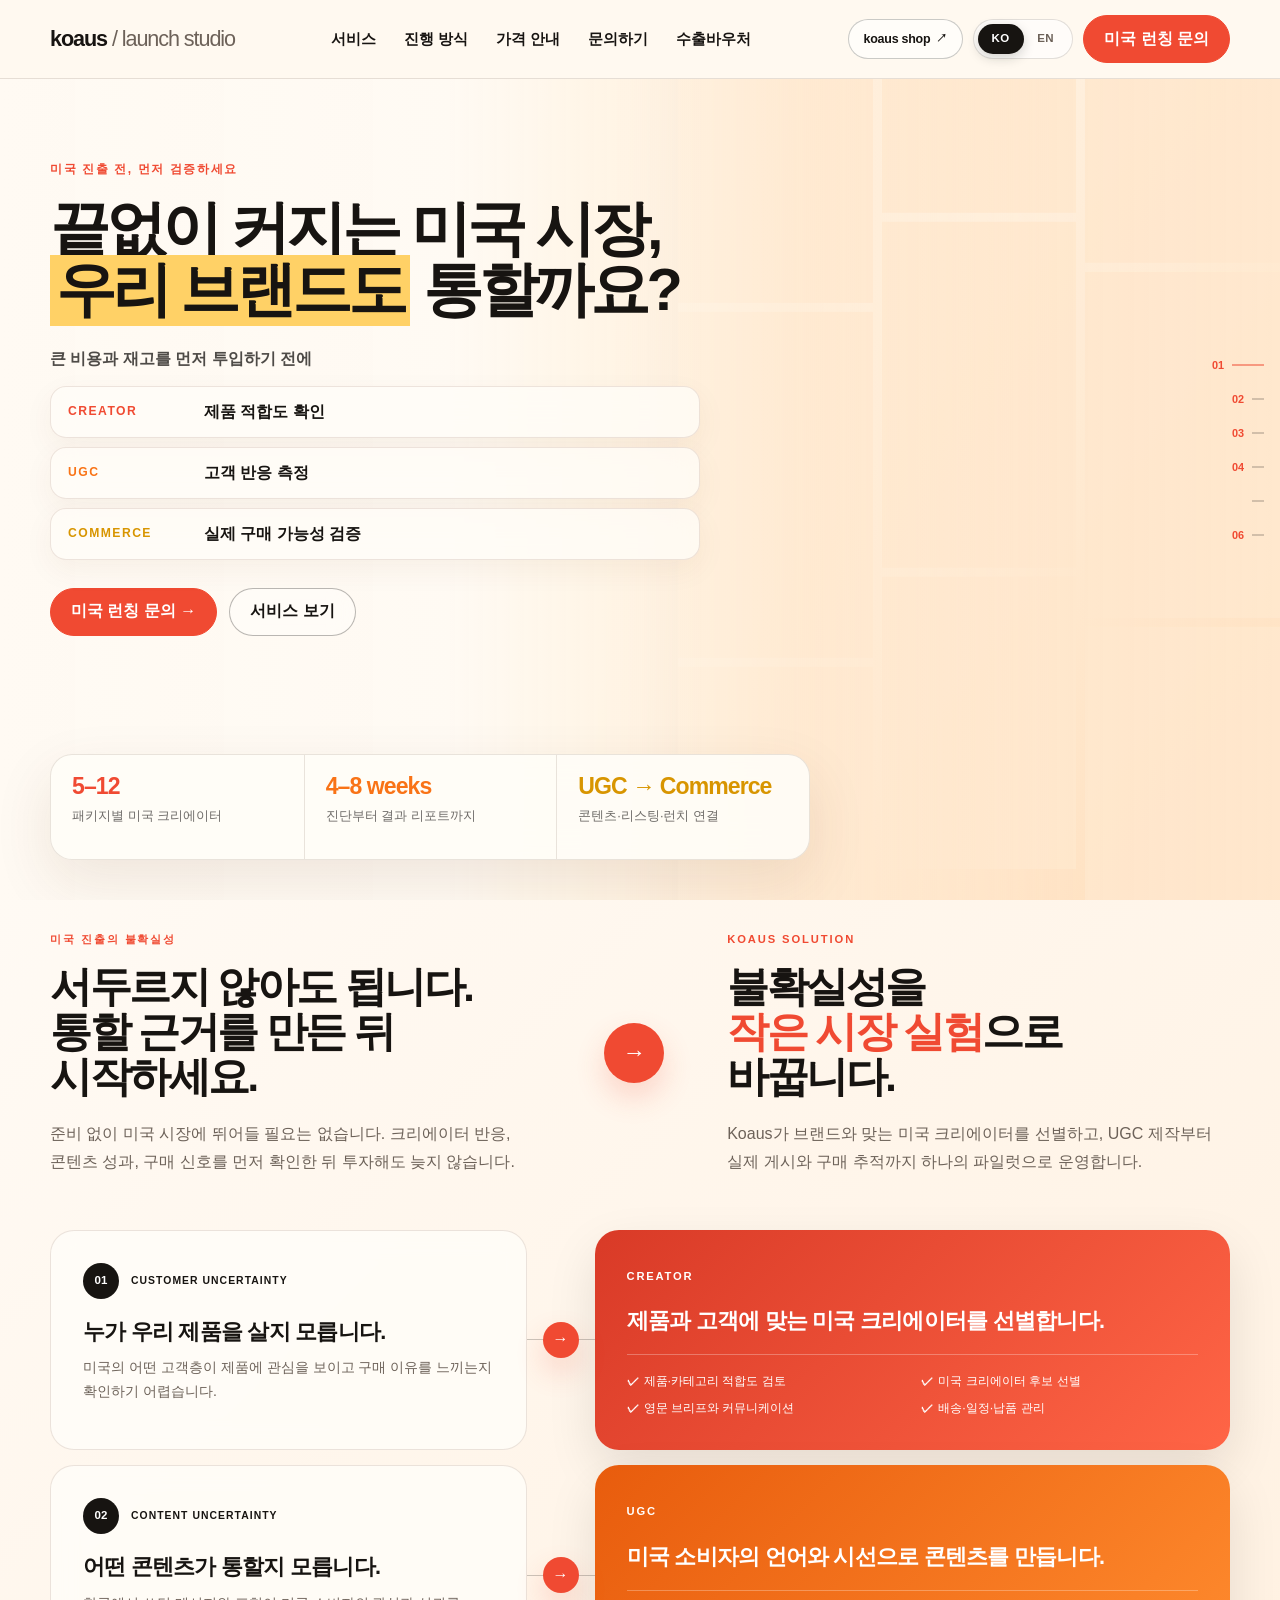
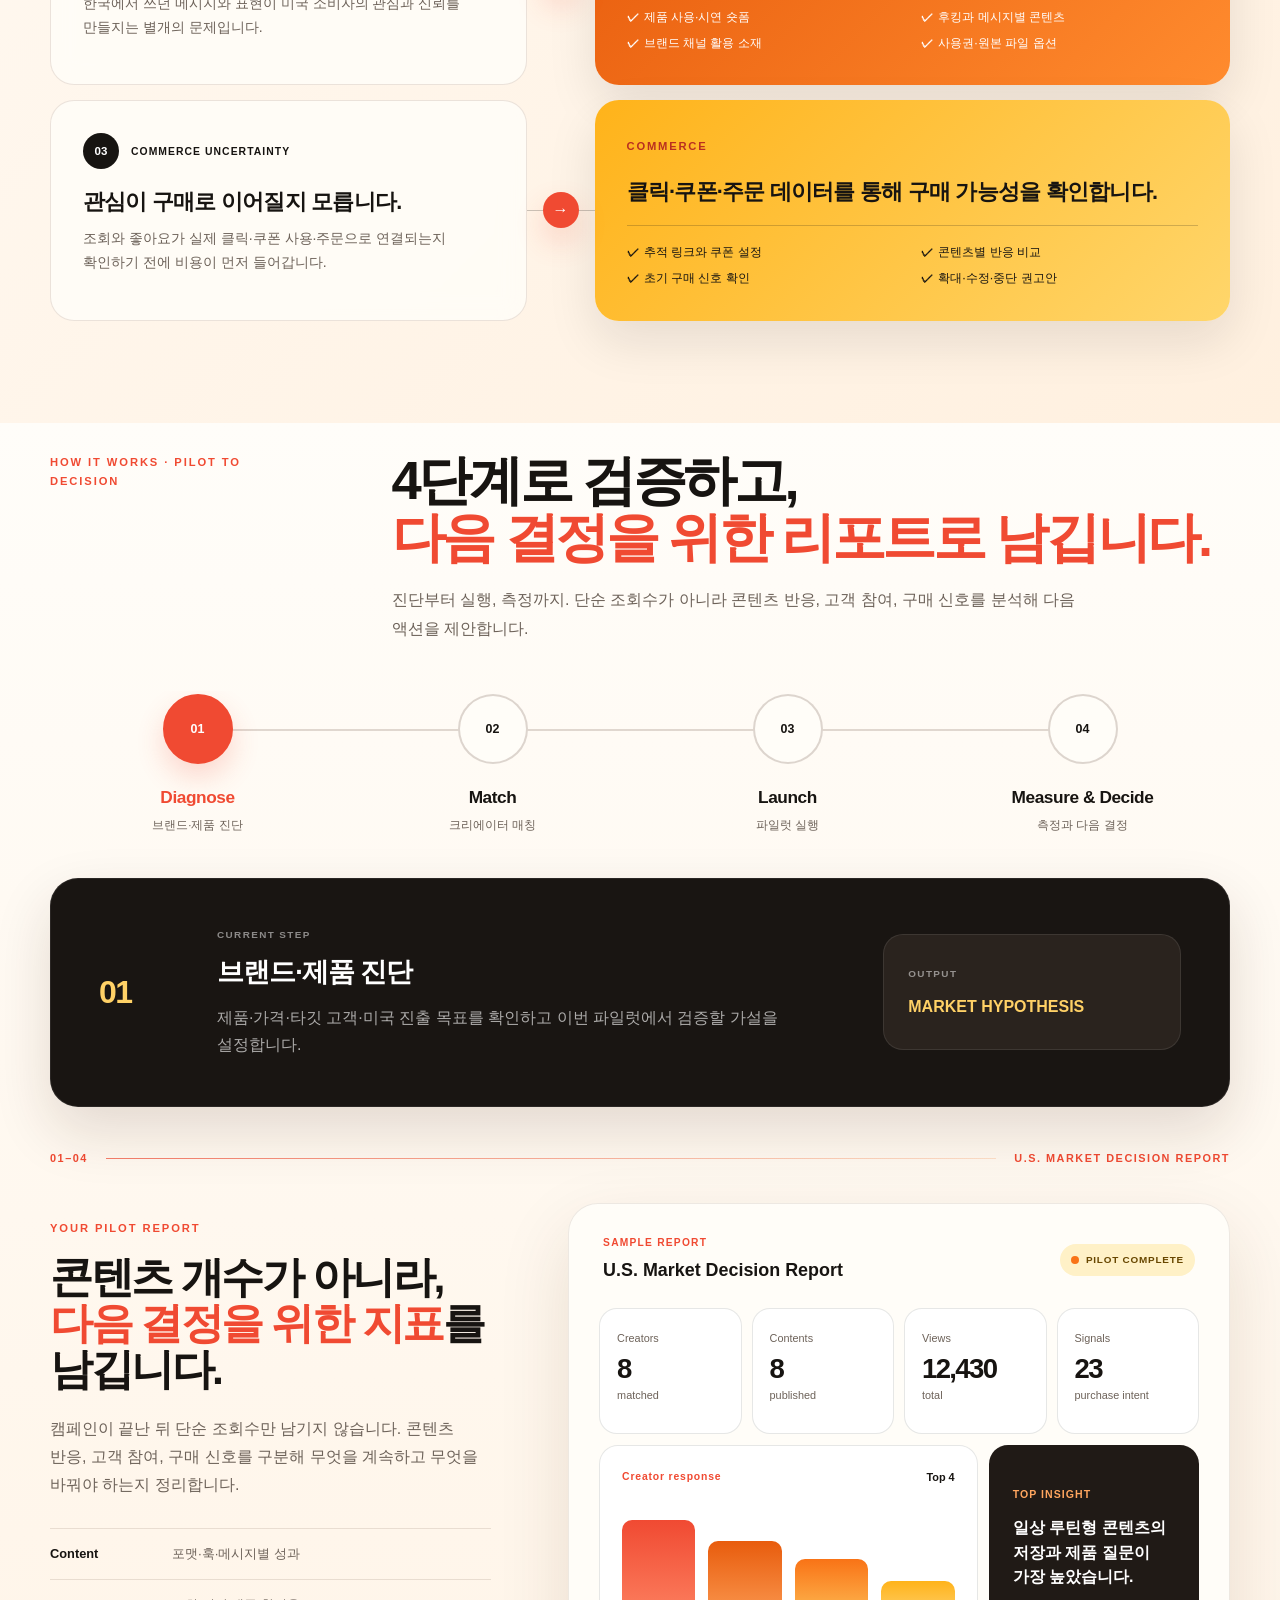
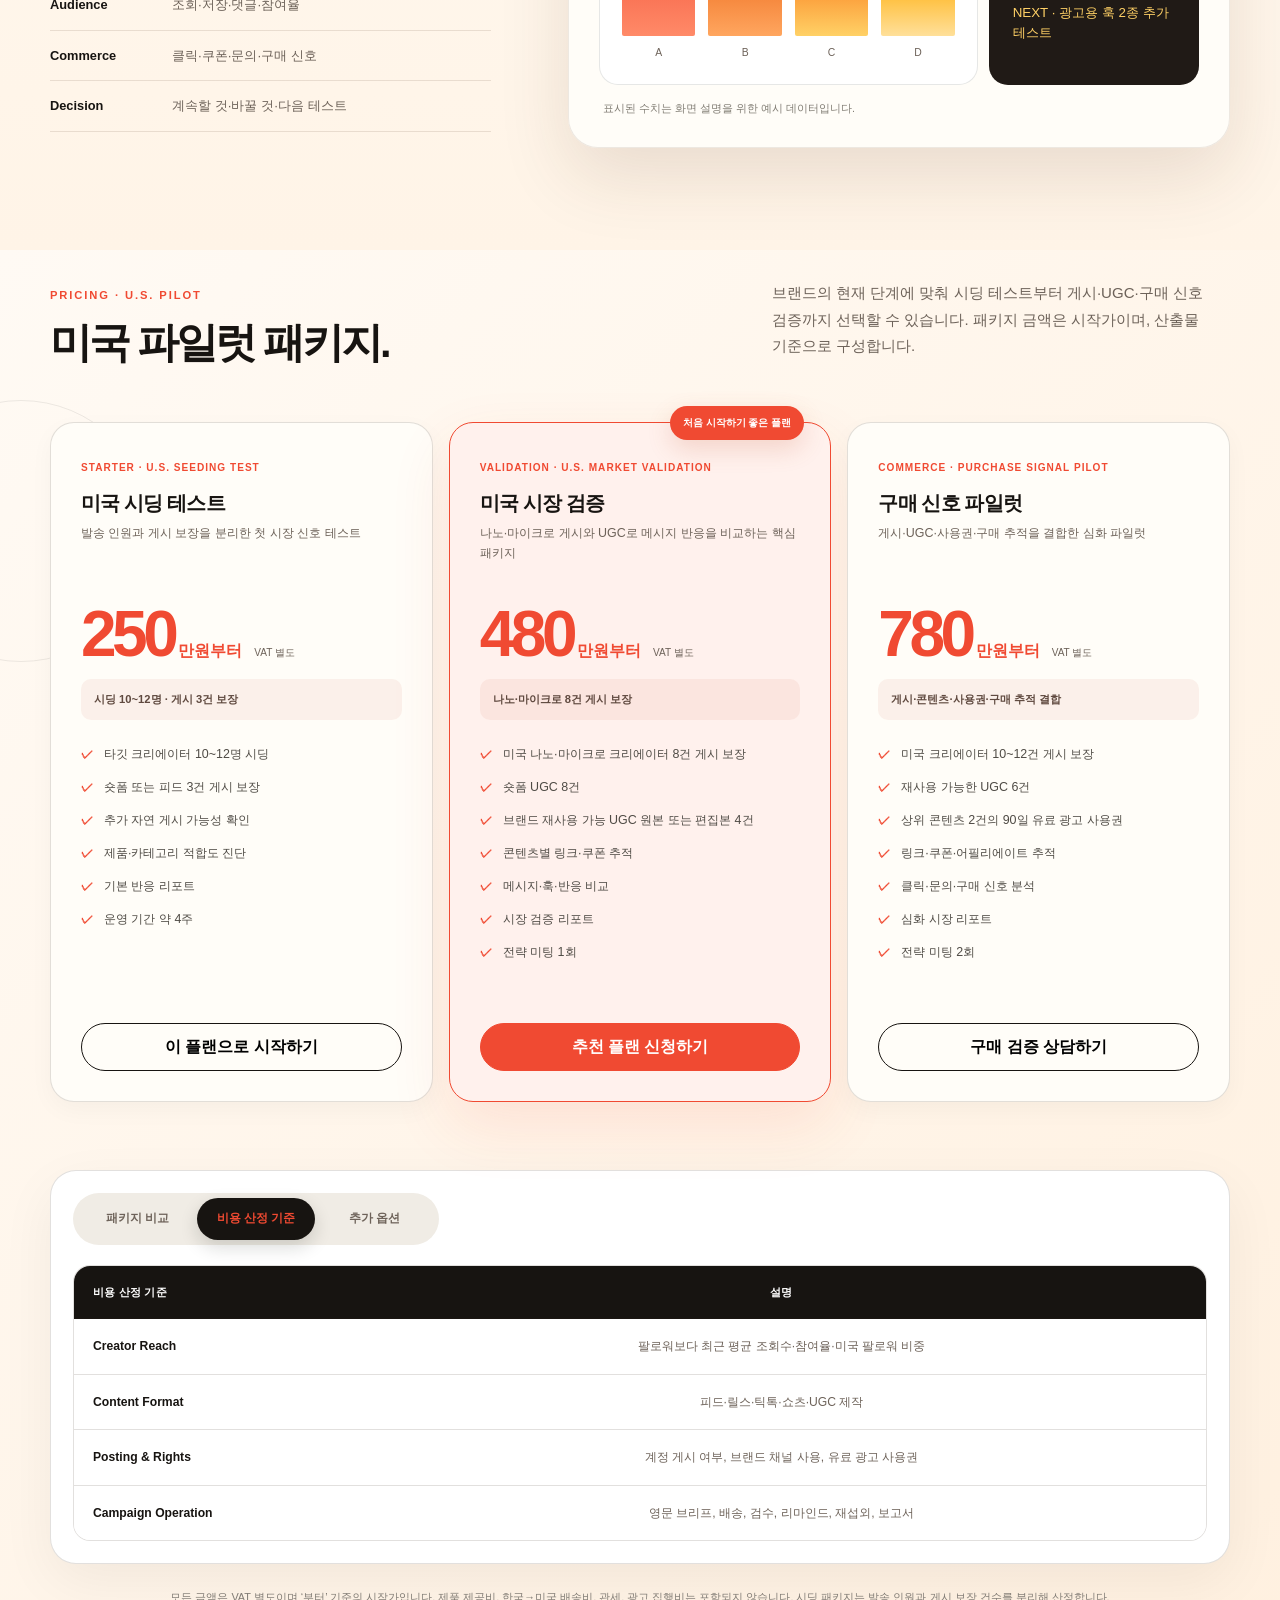
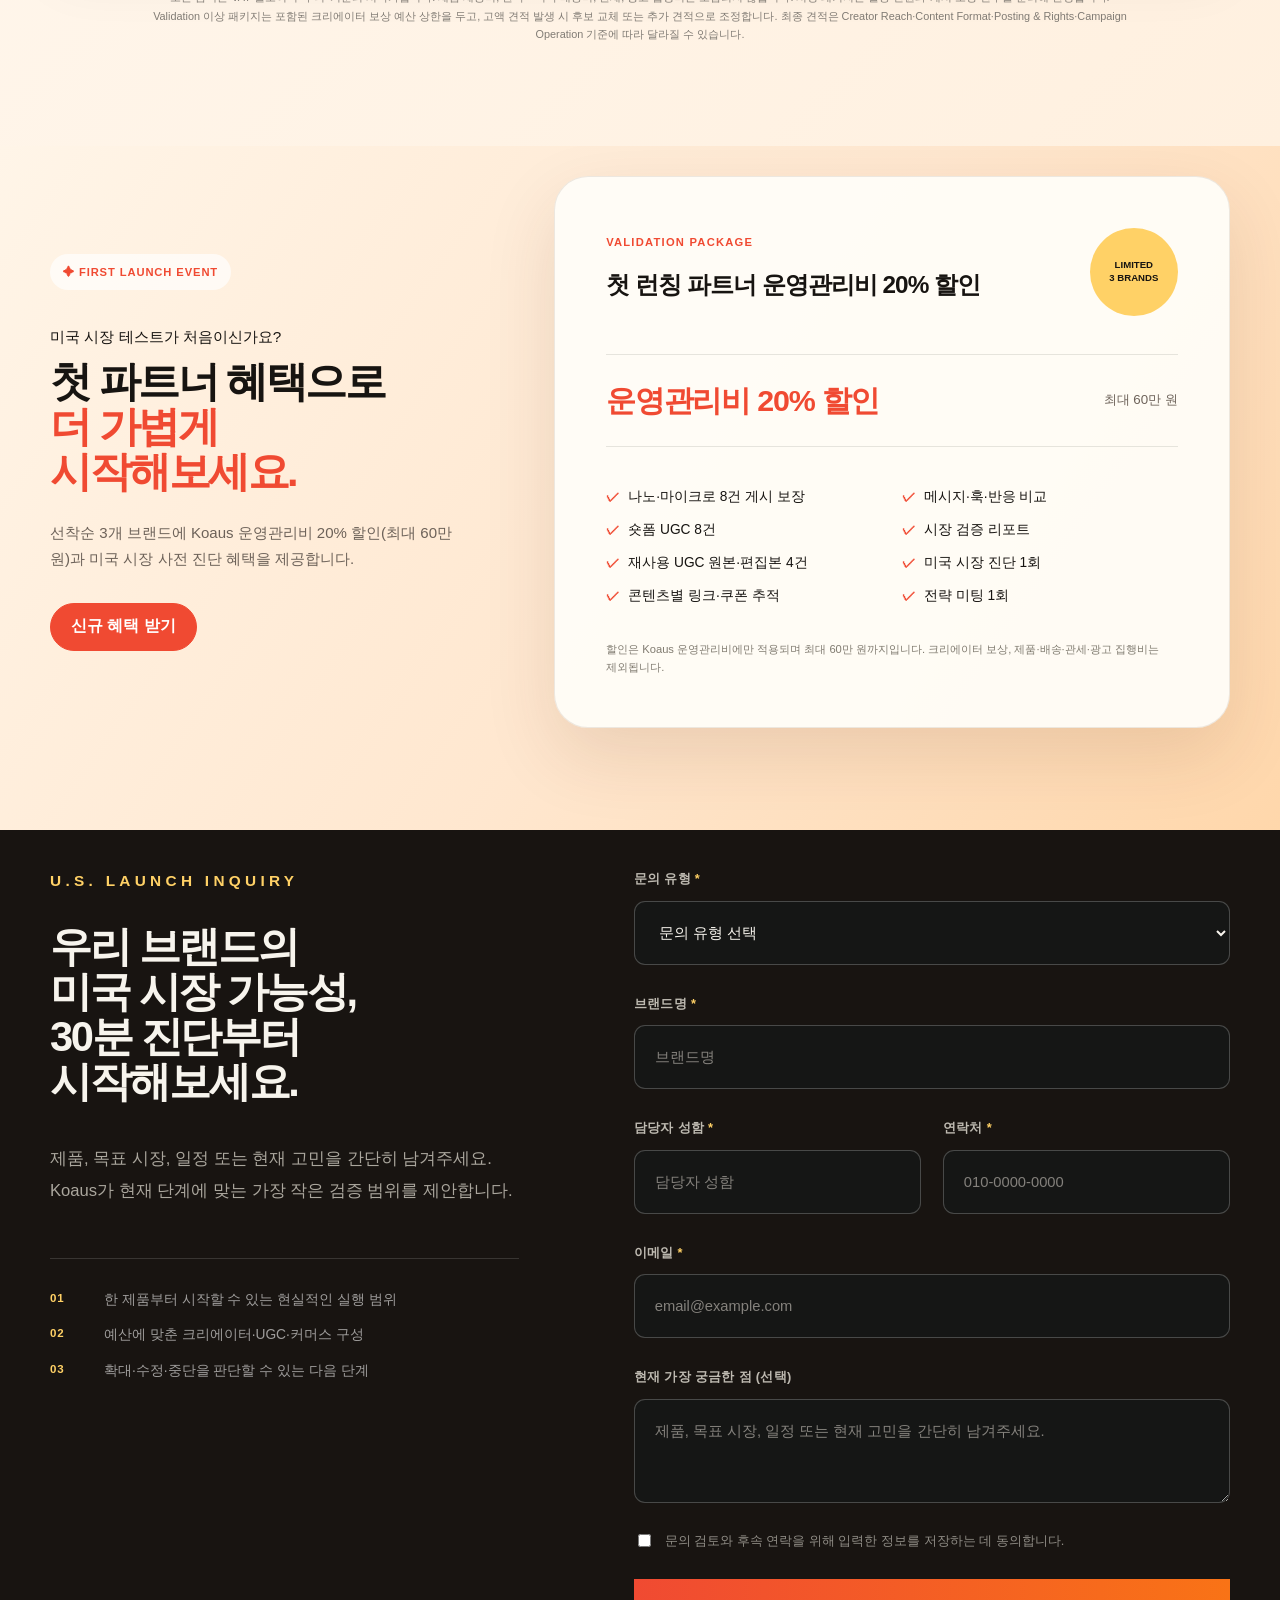
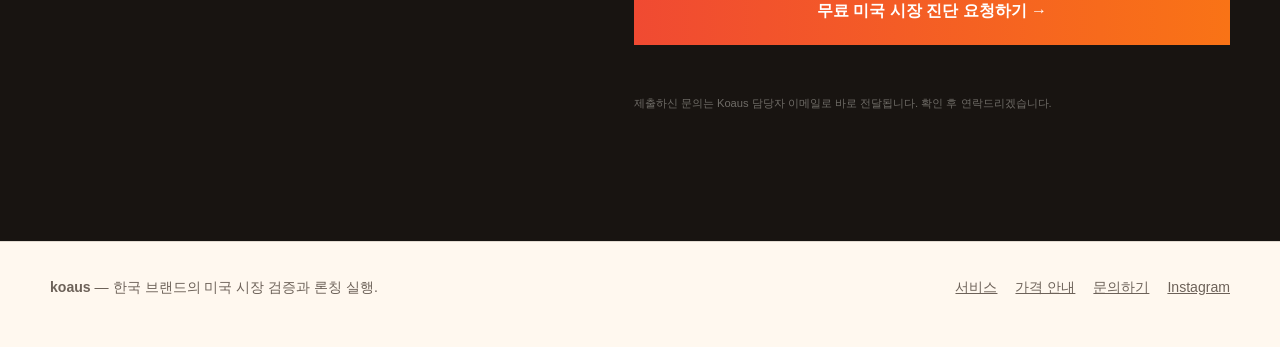
==== commit dca2ac7d: "Route launch inquiries to email and show confirmation. Co-authored-by: Cursor <cursoragent@cursor.co" ====
--- a/index.html
+++ b/index.html
@@ -1485,8 +1485,8 @@
             </button>
             <p class="form-message" role="status" aria-live="polite"></p>
             <p class="launch-form-note" data-i18n="formNote">
-              현재 로컬 MVP에서는 문의 내용이 이 브라우저에 저장됩니다. 공개 전
-              실제 이메일 수집 서비스를 연결해야 합니다.
+              제출하신 문의는 Koaus 담당자 이메일로 바로 전달됩니다. 확인 후
+              연락드리겠습니다.
             </p>
           </form>
         </div>
--- a/css/koahouse-final.css
+++ b/css/koahouse-final.css
@@ -1044,7 +1044,7 @@
 }
 
 .section {
-  padding: clamp(72px, 7.5vw, 108px) 0;
+  padding: clamp(84px, 8vw, 120px) 0;
 }
 
 .section-kicker {
@@ -2041,7 +2041,7 @@
 
 @media (max-width: 620px) {
   .section {
-    padding: 66px 0;
+    padding: 78px 0;
   }
 
   html[lang="ko"] .hero--ugc h1,
@@ -2287,8 +2287,8 @@
 
 .hero-ugc-inner {
   min-height: min(820px, calc(100svh - 78px));
-  padding-top: clamp(66px, 8vh, 96px);
-  padding-bottom: 34px;
+  padding-top: clamp(76px, 8.5vh, 106px);
+  padding-bottom: 42px;
 }
 
 .hero-ugc-copy {
@@ -2476,8 +2476,8 @@
   }
 
   .hero-ugc-inner {
-    padding-top: 46px;
-    padding-bottom: 18px;
+    padding-top: 54px;
+    padding-bottom: 26px;
   }
 
   .ugc-mosaic {
--- a/css/koaus-warm-final.css
+++ b/css/koaus-warm-final.css
@@ -146,8 +146,8 @@
 
 .hero-ugc-inner {
   min-height: min(850px, calc(100svh - var(--koaus-header-offset)));
-  padding-top: clamp(58px, 7vh, 86px);
-  padding-bottom: 30px;
+  padding-top: clamp(68px, 7.5vh, 96px);
+  padding-bottom: 40px;
 }
 
 .hero-ugc-copy {
@@ -721,6 +721,19 @@
   background: linear-gradient(90deg, var(--brand-red-600), var(--brand-orange-600));
 }
 
+.launch-submit:disabled {
+  opacity: 0.72;
+  cursor: wait;
+}
+
+.launch-inquiry-form .form-message.is-success {
+  color: #2f6b4f;
+}
+
+.launch-inquiry-form .form-message.is-error {
+  color: var(--brand-red-600);
+}
+
 /* -------------------------------------------------------------------------- */
 /* Responsive                                                                 */
 /* -------------------------------------------------------------------------- */
@@ -825,7 +838,7 @@
   }
 
   .hero-ugc-inner {
-    padding-top: 38px;
+    padding-top: 46px;
   }
 
   .hero-ugc-copy,
